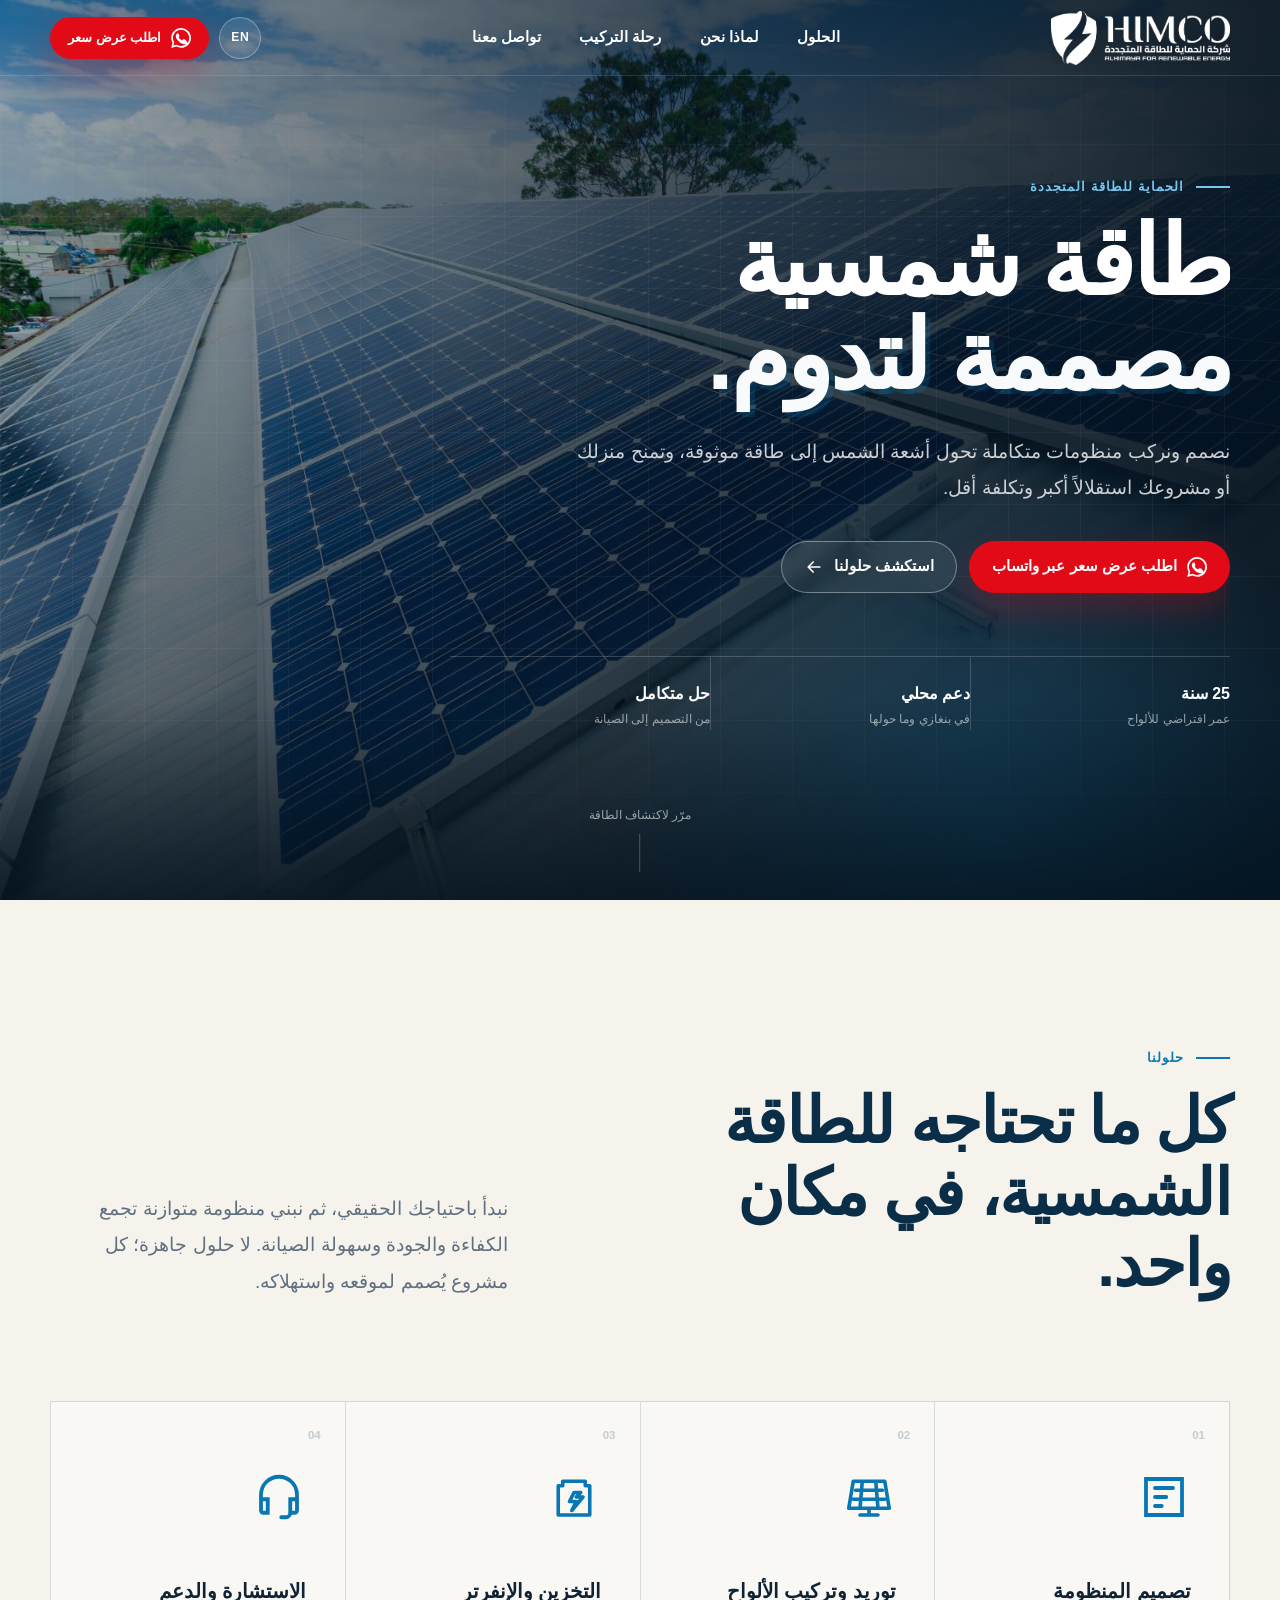
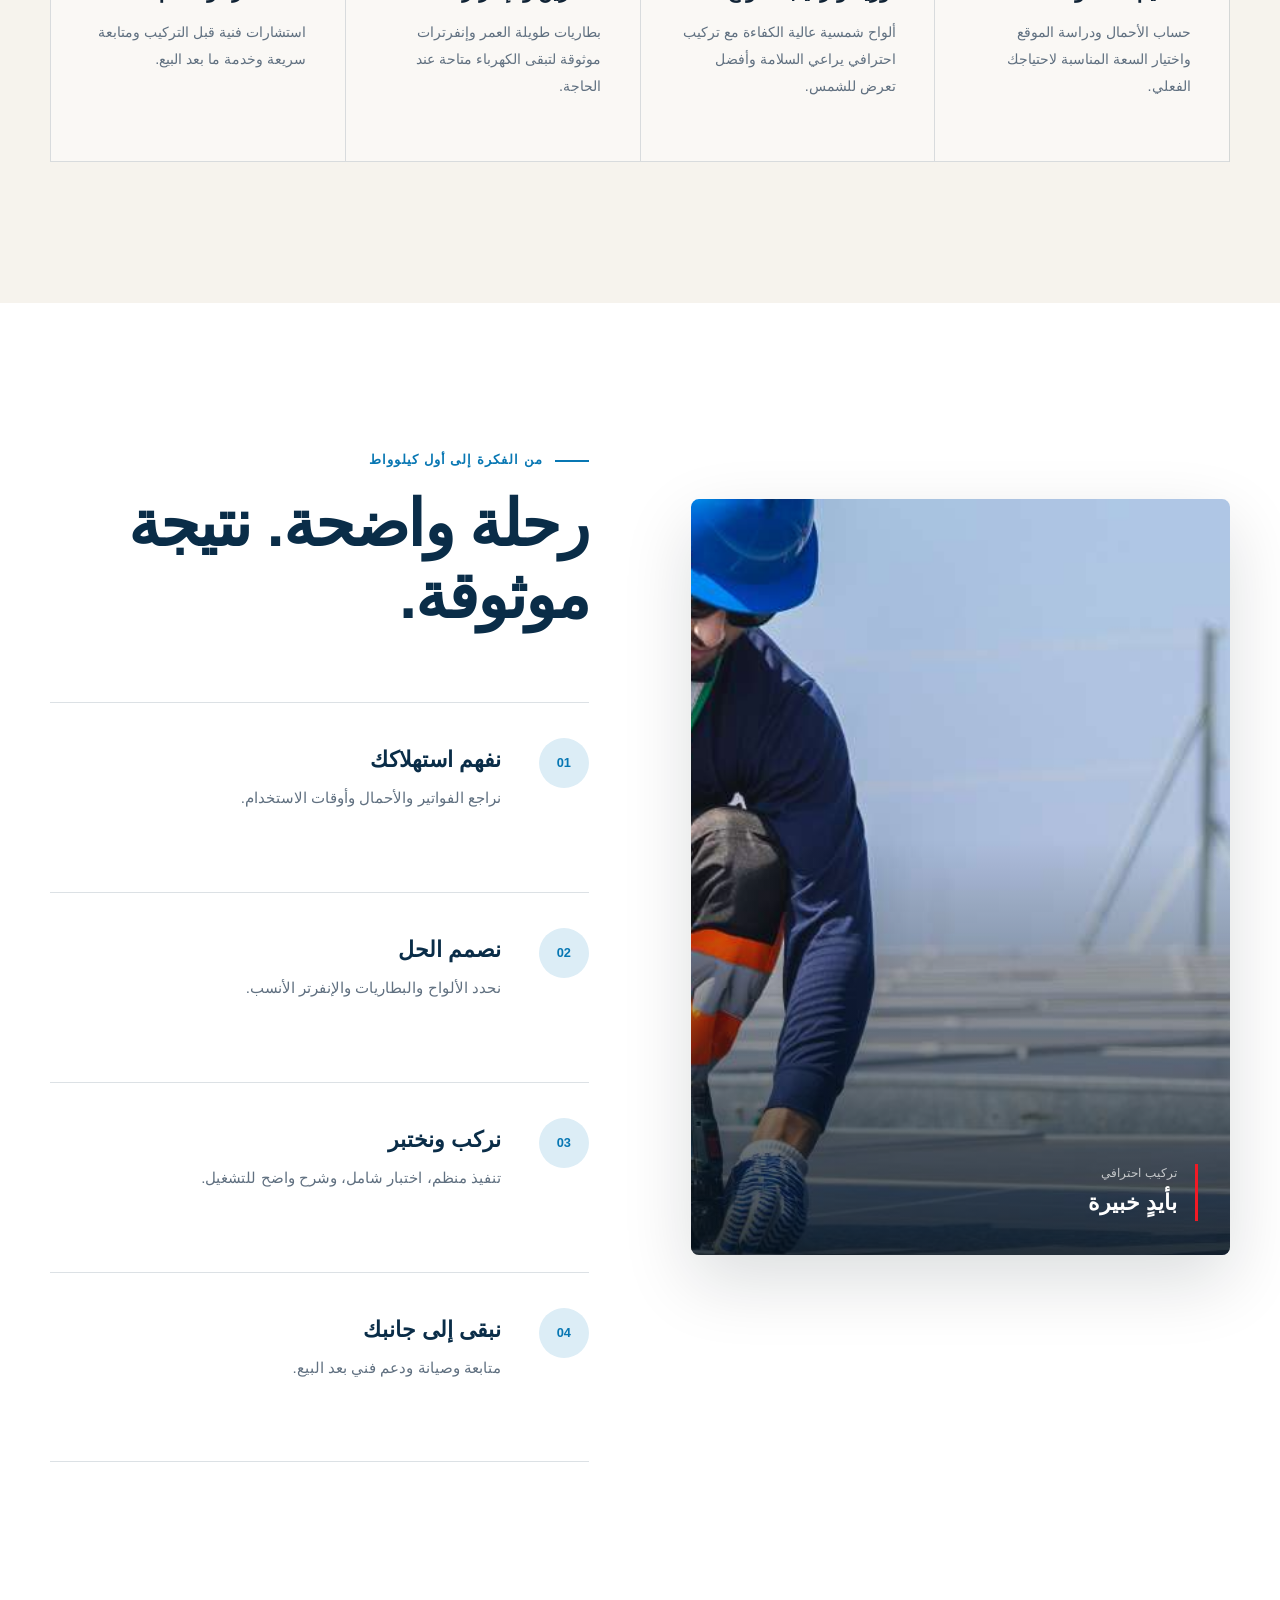
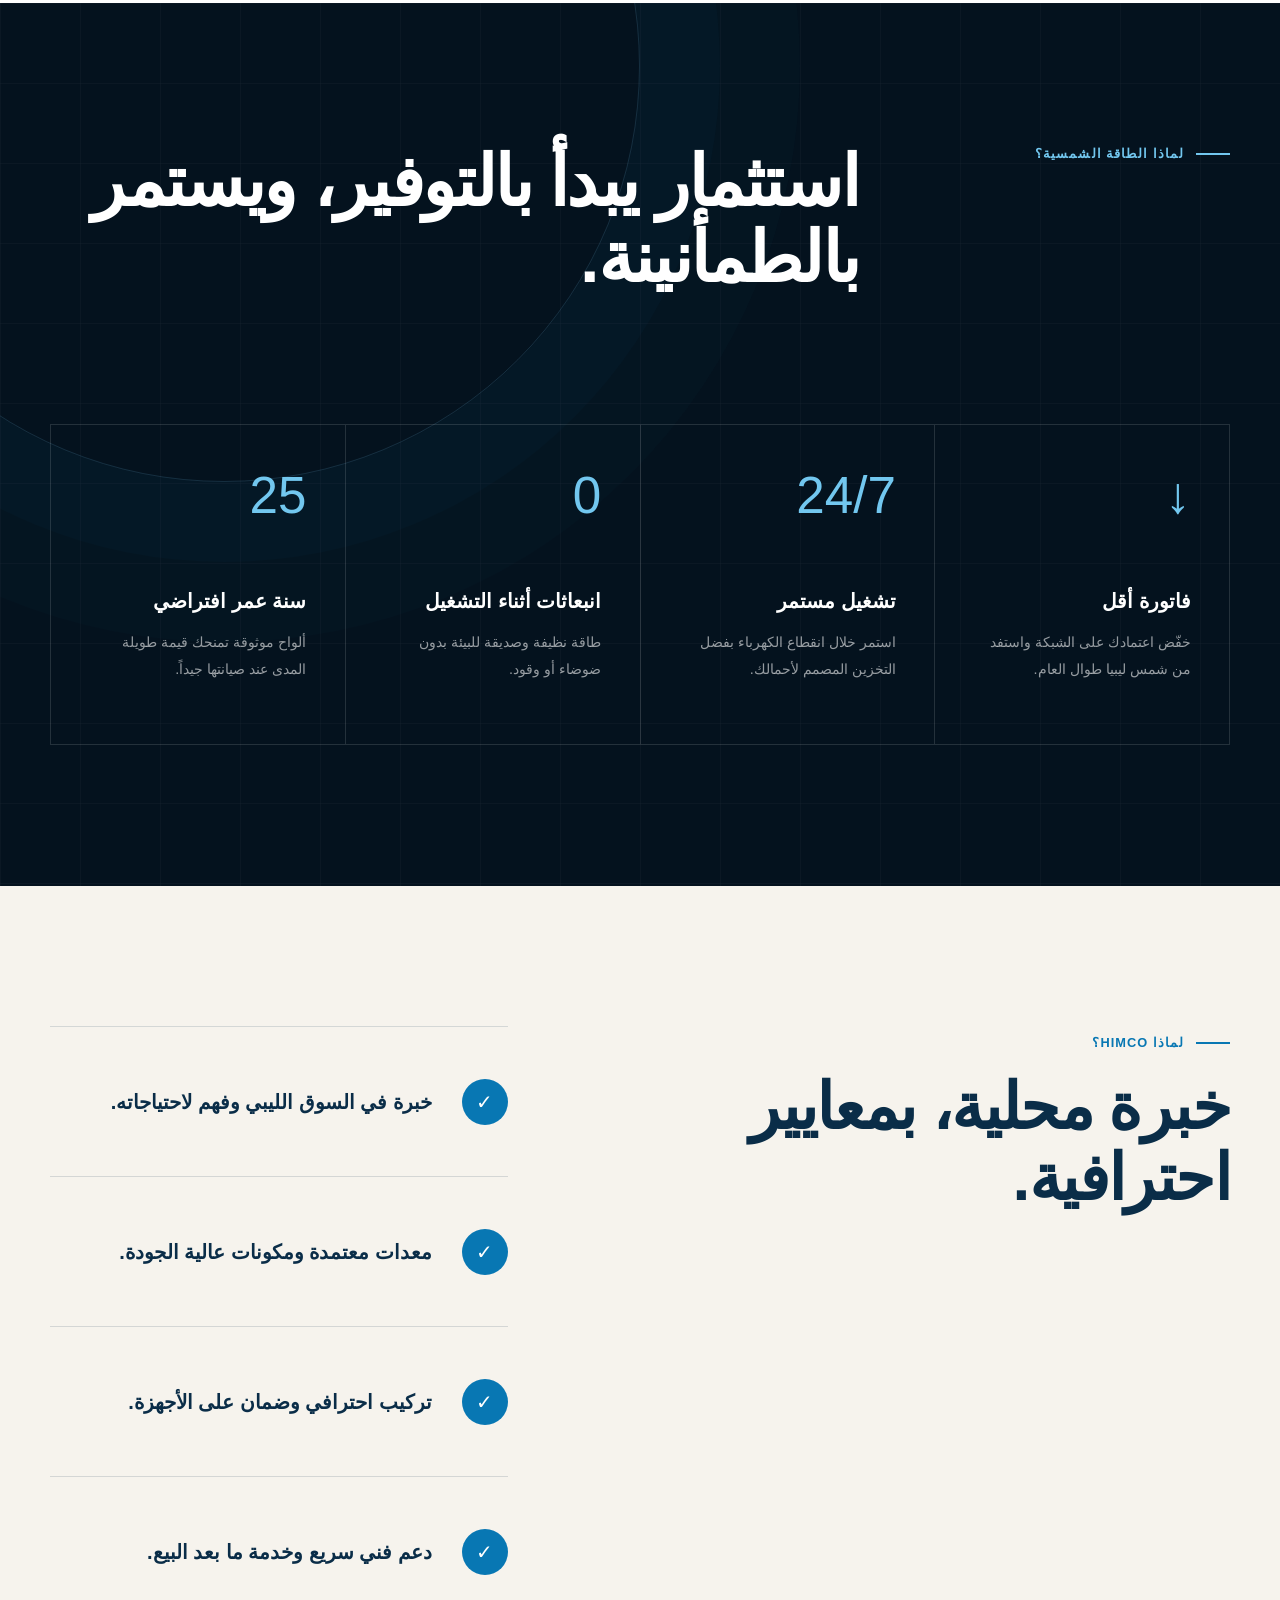
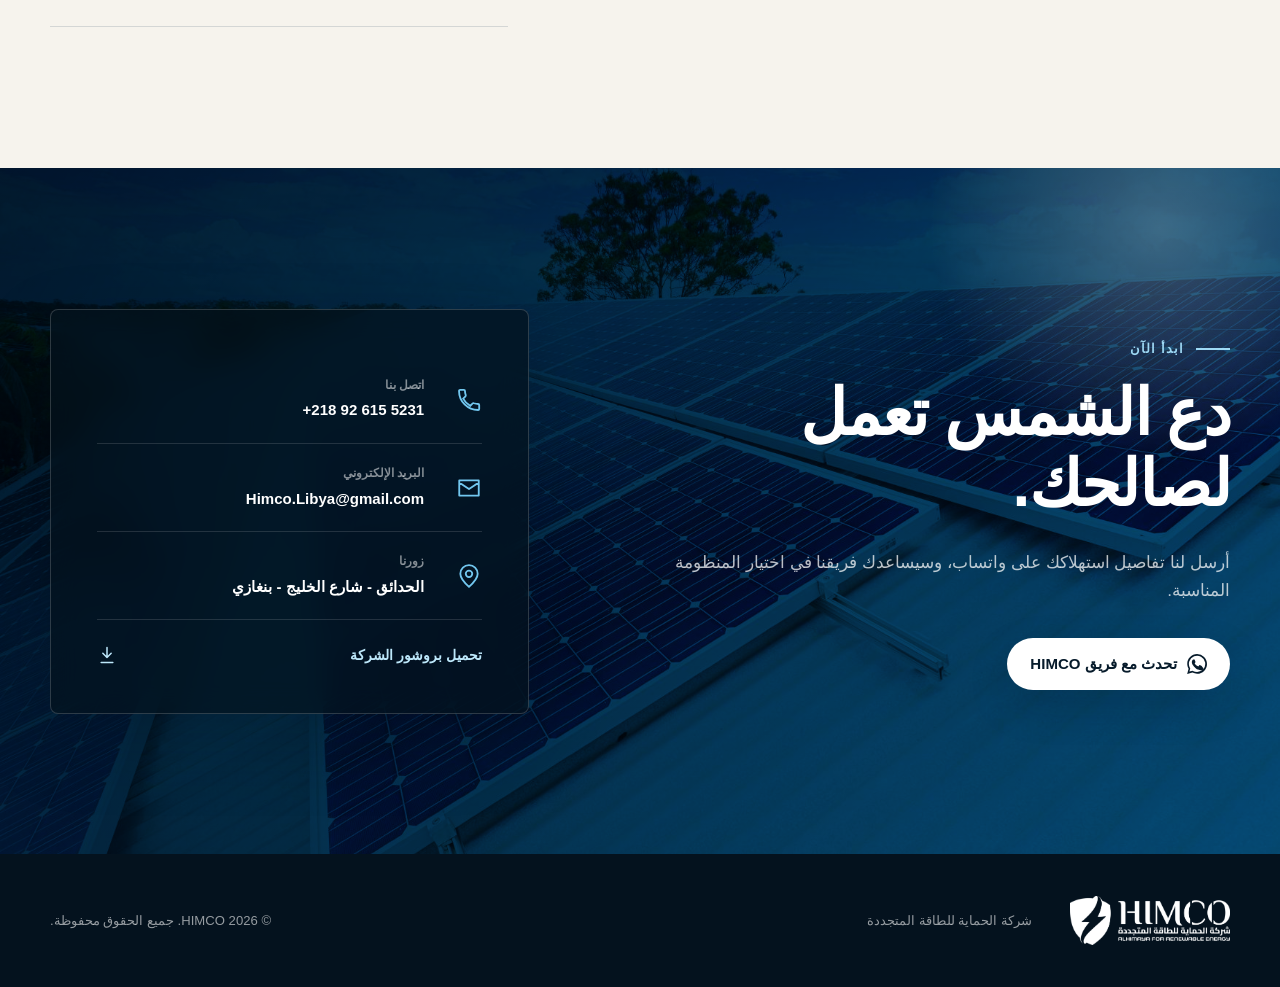
==== index.html @ 1097ce8e "version1" ====
<!doctype html>
<html lang="ar" dir="rtl">
  <head>
    <meta charset="UTF-8" />
    <meta name="viewport" content="width=device-width, initial-scale=1.0" />
    <meta
      name="description"
      content="شركة الحماية للطاقة المتجددة - تصميم وتركيب وبيع منظومات الطاقة الشمسية في بنغازي، ليبيا."
    />
    <meta name="theme-color" content="#071b2b" />
    <title>HIMCO | الحماية للطاقة المتجددة</title>
    <link rel="icon" href="logo--.png" type="image/png" />
    <link rel="preload" href="assets/solar-panels.jpg" as="image" />
    <link rel="stylesheet" href="styles.css" />
  </head>
  <body>
    <div class="scroll-progress" aria-hidden="true"><span></span></div>

    <header class="site-header" data-header>
      <a class="brand" href="#top" aria-label="HIMCO home">
        <img src="logo--.png" alt="HIMCO - الحماية للطاقة المتجددة" />
      </a>

      <nav class="desktop-nav" aria-label="Primary navigation">
        <a href="#solutions" data-ar="الحلول" data-en="Solutions">الحلول</a>
        <a href="#why-us" data-ar="لماذا نحن" data-en="Why us">لماذا نحن</a>
        <a href="#process" data-ar="رحلة التركيب" data-en="Our process">رحلة التركيب</a>
        <a href="#contact" data-ar="تواصل معنا" data-en="Contact">تواصل معنا</a>
      </nav>

      <div class="header-actions">
        <button class="language-switch" type="button" data-language-switch aria-label="Switch to English">
          <span aria-hidden="true">EN</span>
        </button>
        <a class="button button-small button-primary whatsapp-link" href="#" target="_blank" rel="noreferrer">
          <svg class="icon" aria-hidden="true"><use href="#icon-whatsapp"></use></svg>
          <span data-ar="اطلب عرض سعر" data-en="Get a quote">اطلب عرض سعر</span>
        </a>
      </div>
    </header>

    <main id="top">
      <section class="hero" aria-labelledby="hero-title">
        <div class="hero-media" data-parallax="0.12" aria-hidden="true">
          <img src="assets/solar-panels.jpg" alt="" />
        </div>
        <div class="hero-grid" aria-hidden="true"></div>
        <div class="hero-glow" aria-hidden="true"></div>

        <div class="hero-content container">
          <p class="eyebrow reveal" data-ar="الحماية للطاقة المتجددة" data-en="HIMCO Renewable Energy">
            الحماية للطاقة المتجددة
          </p>
          <h1 id="hero-title" class="reveal">
            <span data-ar="طاقة شمسية" data-en="Solar power">طاقة شمسية</span>
            <span class="accent" data-ar="مصممة لتدوم." data-en="designed to last.">مصممة لتدوم.</span>
          </h1>
          <p
            class="hero-copy reveal"
            data-ar="نصمم ونركب منظومات متكاملة تحول أشعة الشمس إلى طاقة موثوقة، وتمنح منزلك أو مشروعك استقلالاً أكبر وتكلفة أقل."
            data-en="We design and install complete solar systems that turn sunlight into reliable power, giving your home or business more independence at a lower cost."
          >
            نصمم ونركب منظومات متكاملة تحول أشعة الشمس إلى طاقة موثوقة، وتمنح منزلك أو مشروعك استقلالاً أكبر وتكلفة أقل.
          </p>

          <div class="hero-actions reveal">
            <a class="button button-primary whatsapp-link" href="#" target="_blank" rel="noreferrer">
              <svg class="icon" aria-hidden="true"><use href="#icon-whatsapp"></use></svg>
              <span data-ar="اطلب عرض سعر عبر واتساب" data-en="Request a quote on WhatsApp">
                اطلب عرض سعر عبر واتساب
              </span>
            </a>
            <a class="button button-ghost" href="#solutions">
              <span data-ar="استكشف حلولنا" data-en="Explore our solutions">استكشف حلولنا</span>
              <svg class="icon arrow-icon" aria-hidden="true"><use href="#icon-arrow"></use></svg>
            </a>
          </div>

          <div class="hero-proof reveal" aria-label="Company highlights">
            <div>
              <strong data-ar="25 سنة" data-en="25 years">25 سنة</strong>
              <span data-ar="عمر افتراضي للألواح" data-en="Expected panel life">عمر افتراضي للألواح</span>
            </div>
            <div>
              <strong data-ar="دعم محلي" data-en="Local support">دعم محلي</strong>
              <span data-ar="في بنغازي وما حولها" data-en="In Benghazi and nearby">في بنغازي وما حولها</span>
            </div>
            <div>
              <strong data-ar="حل متكامل" data-en="Complete solution">حل متكامل</strong>
              <span data-ar="من التصميم إلى الصيانة" data-en="Design through aftercare">من التصميم إلى الصيانة</span>
            </div>
          </div>
        </div>

        <a class="scroll-cue" href="#solutions" aria-label="Scroll to solutions">
          <span data-ar="مرّر لاكتشاف الطاقة" data-en="Scroll to discover">مرّر لاكتشاف الطاقة</span>
          <i aria-hidden="true"></i>
        </a>
      </section>

      <section class="intro section" id="solutions">
        <div class="container intro-layout">
          <div class="section-heading reveal">
            <p class="eyebrow" data-ar="حلولنا" data-en="Our solutions">حلولنا</p>
            <h2 data-ar="كل ما تحتاجه للطاقة الشمسية، في مكان واحد." data-en="Everything solar, in one place.">
              كل ما تحتاجه للطاقة الشمسية، في مكان واحد.
            </h2>
          </div>
          <p
            class="section-lead reveal"
            data-ar="نبدأ باحتياجك الحقيقي، ثم نبني منظومة متوازنة تجمع الكفاءة والجودة وسهولة الصيانة. لا حلول جاهزة؛ كل مشروع يُصمم لموقعه واستهلاكه."
            data-en="We begin with your real energy needs, then build a balanced system around efficiency, quality and maintainability. Every project is designed for its site and usage."
          >
            نبدأ باحتياجك الحقيقي، ثم نبني منظومة متوازنة تجمع الكفاءة والجودة وسهولة الصيانة. لا حلول جاهزة؛ كل مشروع يُصمم لموقعه واستهلاكه.
          </p>
        </div>

        <div class="container solution-grid">
          <article class="solution-card reveal">
            <span class="card-number">01</span>
            <svg class="service-icon" aria-hidden="true"><use href="#icon-plan"></use></svg>
            <h3 data-ar="تصميم المنظومة" data-en="System design">تصميم المنظومة</h3>
            <p
              data-ar="حساب الأحمال ودراسة الموقع واختيار السعة المناسبة لاحتياجك الفعلي."
              data-en="Load calculation, site assessment and correct sizing for your actual needs."
            >
              حساب الأحمال ودراسة الموقع واختيار السعة المناسبة لاحتياجك الفعلي.
            </p>
          </article>
          <article class="solution-card reveal">
            <span class="card-number">02</span>
            <svg class="service-icon" aria-hidden="true"><use href="#icon-panel"></use></svg>
            <h3 data-ar="توريد وتركيب الألواح" data-en="Panel supply & installation">توريد وتركيب الألواح</h3>
            <p
              data-ar="ألواح شمسية عالية الكفاءة مع تركيب احترافي يراعي السلامة وأفضل تعرض للشمس."
              data-en="High-efficiency panels, professionally installed for safety and optimum solar exposure."
            >
              ألواح شمسية عالية الكفاءة مع تركيب احترافي يراعي السلامة وأفضل تعرض للشمس.
            </p>
          </article>
          <article class="solution-card reveal">
            <span class="card-number">03</span>
            <svg class="service-icon" aria-hidden="true"><use href="#icon-battery"></use></svg>
            <h3 data-ar="التخزين والإنفرتر" data-en="Storage & inverters">التخزين والإنفرتر</h3>
            <p
              data-ar="بطاريات طويلة العمر وإنفرترات موثوقة لتبقى الكهرباء متاحة عند الحاجة."
              data-en="Long-life batteries and dependable inverters keep power available when needed."
            >
              بطاريات طويلة العمر وإنفرترات موثوقة لتبقى الكهرباء متاحة عند الحاجة.
            </p>
          </article>
          <article class="solution-card reveal">
            <span class="card-number">04</span>
            <svg class="service-icon" aria-hidden="true"><use href="#icon-support"></use></svg>
            <h3 data-ar="الاستشارة والدعم" data-en="Consultation & support">الاستشارة والدعم</h3>
            <p
              data-ar="استشارات فنية قبل التركيب ومتابعة سريعة وخدمة ما بعد البيع."
              data-en="Technical advice before installation, responsive follow-up and after-sales care."
            >
              استشارات فنية قبل التركيب ومتابعة سريعة وخدمة ما بعد البيع.
            </p>
          </article>
        </div>
      </section>

      <section class="story section" id="process">
        <div class="container story-layout">
          <div class="story-visual reveal">
            <div class="story-image-wrap" data-parallax="0.05">
              <img src="assets/solar-technician.jpg" alt="Technician installing solar panels" />
              <div class="image-badge">
                <span data-ar="تركيب احترافي" data-en="Professional installation">تركيب احترافي</span>
                <strong data-ar="بأيدٍ خبيرة" data-en="By trained experts">بأيدٍ خبيرة</strong>
              </div>
            </div>
          </div>

          <div class="story-content">
            <div class="section-heading reveal">
              <p class="eyebrow" data-ar="من الفكرة إلى أول كيلوواط" data-en="From idea to first kilowatt">
                من الفكرة إلى أول كيلوواط
              </p>
              <h2 data-ar="رحلة واضحة. نتيجة موثوقة." data-en="A clear journey. A reliable result.">
                رحلة واضحة. نتيجة موثوقة.
              </h2>
            </div>
            <ol class="process-list">
              <li class="process-step reveal">
                <span>01</span>
                <div>
                  <h3 data-ar="نفهم استهلاكك" data-en="Understand your usage">نفهم استهلاكك</h3>
                  <p data-ar="نراجع الفواتير والأحمال وأوقات الاستخدام." data-en="We review bills, loads and usage patterns.">
                    نراجع الفواتير والأحمال وأوقات الاستخدام.
                  </p>
                </div>
              </li>
              <li class="process-step reveal">
                <span>02</span>
                <div>
                  <h3 data-ar="نصمم الحل" data-en="Design the solution">نصمم الحل</h3>
                  <p data-ar="نحدد الألواح والبطاريات والإنفرتر الأنسب." data-en="We select the right panels, storage and inverter.">
                    نحدد الألواح والبطاريات والإنفرتر الأنسب.
                  </p>
                </div>
              </li>
              <li class="process-step reveal">
                <span>03</span>
                <div>
                  <h3 data-ar="نركب ونختبر" data-en="Install and test">نركب ونختبر</h3>
                  <p data-ar="تنفيذ منظم، اختبار شامل، وشرح واضح للتشغيل." data-en="Careful installation, complete testing and a clear handover.">
                    تنفيذ منظم، اختبار شامل، وشرح واضح للتشغيل.
                  </p>
                </div>
              </li>
              <li class="process-step reveal">
                <span>04</span>
                <div>
                  <h3 data-ar="نبقى إلى جانبك" data-en="Stay by your side">نبقى إلى جانبك</h3>
                  <p data-ar="متابعة وصيانة ودعم فني بعد البيع." data-en="Ongoing maintenance and responsive after-sales support.">
                    متابعة وصيانة ودعم فني بعد البيع.
                  </p>
                </div>
              </li>
            </ol>
          </div>
        </div>
      </section>

      <section class="benefits section" id="why-us">
        <div class="benefits-orbit" aria-hidden="true"></div>
        <div class="container">
          <div class="benefits-heading reveal">
            <p class="eyebrow" data-ar="لماذا الطاقة الشمسية؟" data-en="Why solar?">لماذا الطاقة الشمسية؟</p>
            <h2 data-ar="استثمار يبدأ بالتوفير، ويستمر بالطمأنينة." data-en="An investment that saves today and reassures tomorrow.">
              استثمار يبدأ بالتوفير، ويستمر بالطمأنينة.
            </h2>
          </div>

          <div class="benefit-grid">
            <article class="benefit-card reveal">
              <strong>↓</strong>
              <h3 data-ar="فاتورة أقل" data-en="Lower bills">فاتورة أقل</h3>
              <p data-ar="خفّض اعتمادك على الشبكة واستفد من شمس ليبيا طوال العام." data-en="Reduce grid dependence and benefit from Libya's year-round sun.">
                خفّض اعتمادك على الشبكة واستفد من شمس ليبيا طوال العام.
              </p>
            </article>
            <article class="benefit-card reveal">
              <strong>24/7</strong>
              <h3 data-ar="تشغيل مستمر" data-en="Continuous operation">تشغيل مستمر</h3>
              <p data-ar="استمر خلال انقطاع الكهرباء بفضل التخزين المصمم لأحمالك." data-en="Keep operating during outages with storage sized for your loads.">
                استمر خلال انقطاع الكهرباء بفضل التخزين المصمم لأحمالك.
              </p>
            </article>
            <article class="benefit-card reveal">
              <strong>0</strong>
              <h3 data-ar="انبعاثات أثناء التشغيل" data-en="Operating emissions">انبعاثات أثناء التشغيل</h3>
              <p data-ar="طاقة نظيفة وصديقة للبيئة بدون ضوضاء أو وقود." data-en="Clean, quiet energy without ongoing fuel use.">
                طاقة نظيفة وصديقة للبيئة بدون ضوضاء أو وقود.
              </p>
            </article>
            <article class="benefit-card reveal">
              <strong>25</strong>
              <h3 data-ar="سنة عمر افتراضي" data-en="Year expected life">سنة عمر افتراضي</h3>
              <p data-ar="ألواح موثوقة تمنحك قيمة طويلة المدى عند صيانتها جيداً." data-en="Reliable panels deliver long-term value with proper care.">
                ألواح موثوقة تمنحك قيمة طويلة المدى عند صيانتها جيداً.
              </p>
            </article>
          </div>
        </div>
      </section>

      <section class="trust section">
        <div class="container trust-layout">
          <div class="section-heading reveal">
            <p class="eyebrow" data-ar="لماذا HIMCO؟" data-en="Why HIMCO?">لماذا HIMCO؟</p>
            <h2 data-ar="خبرة محلية، بمعايير احترافية." data-en="Local experience. Professional standards.">
              خبرة محلية، بمعايير احترافية.
            </h2>
          </div>
          <div class="trust-points">
            <div class="trust-point reveal">
              <span aria-hidden="true">✓</span>
              <p data-ar="خبرة في السوق الليبي وفهم لاحتياجاته." data-en="Experience in the Libyan market and its energy needs.">
                خبرة في السوق الليبي وفهم لاحتياجاته.
              </p>
            </div>
            <div class="trust-point reveal">
              <span aria-hidden="true">✓</span>
              <p data-ar="معدات معتمدة ومكونات عالية الجودة." data-en="Certified equipment and quality components.">
                معدات معتمدة ومكونات عالية الجودة.
              </p>
            </div>
            <div class="trust-point reveal">
              <span aria-hidden="true">✓</span>
              <p data-ar="تركيب احترافي وضمان على الأجهزة." data-en="Professional installation and equipment warranties.">
                تركيب احترافي وضمان على الأجهزة.
              </p>
            </div>
            <div class="trust-point reveal">
              <span aria-hidden="true">✓</span>
              <p data-ar="دعم فني سريع وخدمة ما بعد البيع." data-en="Responsive technical support and after-sales service.">
                دعم فني سريع وخدمة ما بعد البيع.
              </p>
            </div>
          </div>
        </div>
      </section>

      <section class="contact section" id="contact">
        <div class="contact-sun" aria-hidden="true"></div>
        <div class="container contact-layout">
          <div class="contact-copy reveal">
            <p class="eyebrow" data-ar="ابدأ الآن" data-en="Start today">ابدأ الآن</p>
            <h2 data-ar="دع الشمس تعمل لصالحك." data-en="Put the sun to work for you.">دع الشمس تعمل لصالحك.</h2>
            <p
              data-ar="أرسل لنا تفاصيل استهلاكك على واتساب، وسيساعدك فريقنا في اختيار المنظومة المناسبة."
              data-en="Send your usage details on WhatsApp and our team will help you choose the right system."
            >
              أرسل لنا تفاصيل استهلاكك على واتساب، وسيساعدك فريقنا في اختيار المنظومة المناسبة.
            </p>
            <a class="button button-light whatsapp-link" href="#" target="_blank" rel="noreferrer">
              <svg class="icon" aria-hidden="true"><use href="#icon-whatsapp"></use></svg>
              <span data-ar="تحدث مع فريق HIMCO" data-en="Talk to the HIMCO team">تحدث مع فريق HIMCO</span>
            </a>
          </div>

          <address class="contact-card reveal">
            <a href="tel:+218926155231">
              <svg class="contact-icon" aria-hidden="true"><use href="#icon-phone"></use></svg>
              <span>
                <small data-ar="اتصل بنا" data-en="Call us">اتصل بنا</small>
                <bdi dir="ltr">+218 92 615 5231</bdi>
              </span>
            </a>
            <a href="mailto:Himco.Libya@gmail.com">
              <svg class="contact-icon" aria-hidden="true"><use href="#icon-mail"></use></svg>
              <span>
                <small data-ar="البريد الإلكتروني" data-en="Email">البريد الإلكتروني</small>
                <bdi dir="ltr">Himco.Libya@gmail.com</bdi>
              </span>
            </a>
            <div>
              <svg class="contact-icon" aria-hidden="true"><use href="#icon-location"></use></svg>
              <span>
                <small data-ar="زورنا" data-en="Visit us">زورنا</small>
                <b data-ar="الحدائق - شارع الخليج - بنغازي" data-en="Al Hadaeq, Al Khaleej Street, Benghazi">
                  الحدائق - شارع الخليج - بنغازي
                </b>
              </span>
            </div>
            <a class="brochure-link" href="BROCHURE.pdf" target="_blank">
              <span data-ar="تحميل بروشور الشركة" data-en="Download company brochure">تحميل بروشور الشركة</span>
              <svg class="icon" aria-hidden="true"><use href="#icon-download"></use></svg>
            </a>
          </address>
        </div>
      </section>
    </main>

    <footer class="site-footer">
      <div class="container footer-layout">
        <img src="logo--.png" alt="HIMCO" />
        <p data-ar="شركة الحماية للطاقة المتجددة" data-en="HIMCO for Renewable Energy">
          شركة الحماية للطاقة المتجددة
        </p>
        <p>
          © <span data-year></span> HIMCO.
          <span data-ar="جميع الحقوق محفوظة." data-en="All rights reserved.">جميع الحقوق محفوظة.</span>
        </p>
      </div>
    </footer>

    <a class="floating-whatsapp whatsapp-link" href="#" target="_blank" rel="noreferrer" aria-label="Request a quote on WhatsApp">
      <svg aria-hidden="true"><use href="#icon-whatsapp"></use></svg>
      <span data-ar="عرض سعر" data-en="Quote">عرض سعر</span>
    </a>

    <svg class="svg-sprite" aria-hidden="true">
      <symbol id="icon-whatsapp" viewBox="0 0 24 24">
        <path d="M20.5 3.5A11.8 11.8 0 0 0 12.1 0C5.6 0 .3 5.3.3 11.8c0 2.1.5 4.1 1.6 5.9L.2 24l6.4-1.7a11.8 11.8 0 0 0 5.5 1.4h.1c6.5 0 11.8-5.3 11.8-11.8 0-3.2-1.2-6.1-3.5-8.4Zm-8.3 18.2h-.1a9.8 9.8 0 0 1-5-1.4l-.4-.2-3.8 1 1-3.7-.2-.4a9.8 9.8 0 1 1 8.5 4.7Zm5.4-7.4c-.3-.2-1.8-.9-2.1-1-.3-.1-.5-.2-.7.2-.2.3-.8 1-.9 1.2-.2.2-.3.2-.7.1-1.7-.8-2.8-1.5-3.9-3.4-.3-.5.3-.5.8-1.6.1-.2 0-.4 0-.6L9.2 7c-.2-.6-.5-.5-.7-.5h-.6c-.2 0-.6.1-.9.4-.3.3-1.2 1.2-1.2 2.9 0 1.7 1.3 3.4 1.4 3.6.2.2 2.5 3.8 6 5.3 2.2.9 3 .9 4.1.8.7-.1 1.8-.7 2-1.4.3-.7.3-1.3.2-1.4-.1-.2-.3-.3-.6-.4Z" />
      </symbol>
      <symbol id="icon-arrow" viewBox="0 0 24 24">
        <path d="M5 12h14M13 6l6 6-6 6" fill="none" stroke="currentColor" stroke-width="2" stroke-linecap="round" stroke-linejoin="round" />
      </symbol>
      <symbol id="icon-plan" viewBox="0 0 24 24">
        <path d="M4 4h16v16H4zM8 8h8M8 12h5M8 16h3" fill="none" stroke="currentColor" stroke-width="1.7" stroke-linecap="round" />
      </symbol>
      <symbol id="icon-panel" viewBox="0 0 24 24">
        <path d="m5 5-2 12h18L19 5H5Zm1 4h12M5 13h14M9 5 8 17m7-12 1 12M12 17v3m-4 0h8" fill="none" stroke="currentColor" stroke-width="1.6" stroke-linecap="round" stroke-linejoin="round" />
      </symbol>
      <symbol id="icon-battery" viewBox="0 0 24 24">
        <path d="M7 5h10v2h2v13H5V7h2V5Zm5 5-2 4h3l-2 4 5-6h-3l2-2h-3Z" fill="none" stroke="currentColor" stroke-width="1.6" stroke-linejoin="round" />
      </symbol>
      <symbol id="icon-support" viewBox="0 0 24 24">
        <path d="M4 13v-2a8 8 0 0 1 16 0v2m-16 0h3v6H5a1 1 0 0 1-1-1v-5Zm16 0h-3v6h2a1 1 0 0 0 1-1v-5Zm-3 6c0 1.1-.9 2-2 2h-2" fill="none" stroke="currentColor" stroke-width="1.7" stroke-linecap="round" />
      </symbol>
      <symbol id="icon-phone" viewBox="0 0 24 24">
        <path d="M6.6 10.8a15.5 15.5 0 0 0 6.6 6.6l2.2-2.2c.3-.3.7-.4 1.1-.2 1.2.4 2.5.7 3.9.7.6 0 1 .4 1 1v3.5c0 .6-.4 1-1 1C10.7 21.2 2.8 13.3 2.8 3.6c0-.6.4-1 1-1h3.5c.6 0 1 .4 1 1 0 1.4.2 2.7.7 3.9.1.4 0 .8-.3 1.1l-2.1 2.2Z" fill="none" stroke="currentColor" stroke-width="1.7" />
      </symbol>
      <symbol id="icon-mail" viewBox="0 0 24 24">
        <path d="M3 5h18v14H3zM3 7l9 6 9-6" fill="none" stroke="currentColor" stroke-width="1.7" stroke-linejoin="round" />
      </symbol>
      <symbol id="icon-location" viewBox="0 0 24 24">
        <path d="M20 10c0 5-8 12-8 12S4 15 4 10a8 8 0 1 1 16 0Zm-8 3a3 3 0 1 0 0-6 3 3 0 0 0 0 6Z" fill="none" stroke="currentColor" stroke-width="1.7" />
      </symbol>
      <symbol id="icon-download" viewBox="0 0 24 24">
        <path d="M12 3v12m-5-5 5 5 5-5M5 21h14" fill="none" stroke="currentColor" stroke-width="1.8" stroke-linecap="round" stroke-linejoin="round" />
      </symbol>
    </svg>

    <script src="script.js" defer></script>
  </body>
</html>
---- styles.css ----
:root {
  --navy-950: #04121e;
  --navy-900: #071b2b;
  --navy-800: #0a2d48;
  --blue-700: #075f91;
  --blue-600: #0877b3;
  --blue-100: #dcedf6;
  --red-600: #e20a17;
  --red-500: #f21a25;
  --cream: #f6f3ed;
  --white: #fff;
  --ink: #102335;
  --muted: #607080;
  --line: rgba(10, 45, 72, 0.14);
  --shadow: 0 26px 70px rgba(4, 18, 30, 0.14);
  --header-height: 76px;
  --container: 1180px;
  --ease: cubic-bezier(0.22, 1, 0.36, 1);
}

*,
*::before,
*::after {
  box-sizing: border-box;
}

html {
  scroll-behavior: smooth;
  scroll-padding-top: calc(var(--header-height) + 20px);
  max-width: 100%;
}

body {
  margin: 0;
  color: var(--ink);
  background: var(--cream);
  font-family: Tahoma, "Segoe UI", Arial, sans-serif;
  line-height: 1.6;
  overflow-x: hidden;
  text-rendering: optimizeLegibility;
}

main,
section {
  max-width: 100%;
}

body.language-changing [data-ar],
body.language-changing [data-en] {
  opacity: 0.45;
}

img,
svg {
  display: block;
}

img {
  max-width: 100%;
}

a {
  color: inherit;
  text-decoration: none;
}

button,
a {
  -webkit-tap-highlight-color: transparent;
}

button {
  color: inherit;
  font: inherit;
}

.svg-sprite {
  position: absolute;
  width: 0;
  height: 0;
  overflow: hidden;
}

.container {
  width: min(calc(100% - 32px), var(--container));
  margin-inline: auto;
}

.section {
  position: relative;
  padding-block: clamp(84px, 11vw, 150px);
}

.scroll-progress {
  position: fixed;
  inset: 0 0 auto;
  z-index: 1000;
  height: 3px;
  background: transparent;
  pointer-events: none;
}

.scroll-progress span {
  display: block;
  width: 100%;
  height: 100%;
  background: linear-gradient(90deg, var(--blue-600), var(--red-500));
  transform: scaleX(0);
  transform-origin: left center;
}

[dir="rtl"] .scroll-progress span {
  transform-origin: right center;
}

.site-header {
  position: fixed;
  inset: 0 0 auto;
  z-index: 100;
  display: grid;
  grid-template-columns: auto 1fr auto;
  align-items: center;
  gap: clamp(20px, 4vw, 58px);
  height: var(--header-height);
  padding-inline: max(20px, calc((100vw - var(--container)) / 2));
  color: var(--white);
  border-bottom: 1px solid rgba(255, 255, 255, 0.13);
  transition: height 300ms ease, background 300ms ease, box-shadow 300ms ease, border-color 300ms ease;
  max-width: 100vw;
}

.site-header.is-scrolled {
  height: 68px;
  color: var(--white);
  background: rgba(4, 18, 30, 0.92);
  border-color: rgba(255, 255, 255, 0.12);
  box-shadow: 0 10px 30px rgba(4, 18, 30, 0.2);
  backdrop-filter: blur(16px);
}

.brand {
  display: grid;
  align-items: center;
  width: clamp(138px, 14vw, 184px);
  height: 54px;
  overflow: hidden;
}

.brand img {
  width: 100%;
  filter: brightness(0) invert(1) drop-shadow(0 4px 14px rgba(0, 0, 0, 0.2));
}

.desktop-nav {
  display: flex;
  justify-content: center;
  gap: clamp(20px, 3vw, 42px);
  font-size: 0.92rem;
  font-weight: 700;
}

.desktop-nav a {
  position: relative;
  padding-block: 14px;
}

.desktop-nav a::after {
  position: absolute;
  inset: auto 0 8px;
  width: 100%;
  height: 2px;
  content: "";
  background: var(--red-500);
  transform: scaleX(0);
  transition: transform 250ms ease;
}

.desktop-nav a:hover::after,
.desktop-nav a:focus-visible::after {
  transform: scaleX(1);
}

.header-actions {
  display: flex;
  align-items: center;
  gap: 10px;
}

.language-switch {
  display: grid;
  width: 42px;
  height: 42px;
  padding: 0;
  place-items: center;
  cursor: pointer;
  color: currentColor;
  font-size: 0.76rem;
  font-weight: 900;
  letter-spacing: 0.06em;
  background: rgba(255, 255, 255, 0.1);
  border: 1px solid rgba(255, 255, 255, 0.32);
  border-radius: 50%;
  transition: transform 180ms ease, background 180ms ease;
}

.site-header.is-scrolled .language-switch {
  color: var(--white);
  background: rgba(255, 255, 255, 0.1);
  border-color: rgba(255, 255, 255, 0.3);
}

.language-switch:hover {
  background: rgba(255, 255, 255, 0.22);
  transform: translateY(-2px);
}

.button {
  display: inline-flex;
  min-height: 52px;
  padding: 13px 22px;
  align-items: center;
  justify-content: center;
  gap: 10px;
  font-size: 0.94rem;
  font-weight: 800;
  line-height: 1.2;
  border: 1px solid transparent;
  border-radius: 999px;
  transition: transform 220ms var(--ease), box-shadow 220ms ease, background 220ms ease;
}

.button:hover,
.button:focus-visible {
  transform: translateY(-3px);
}

.button-primary {
  color: var(--white);
  background: var(--red-600);
  box-shadow: 0 14px 34px rgba(226, 10, 23, 0.28);
}

.button-primary:hover,
.button-primary:focus-visible {
  background: var(--red-500);
  box-shadow: 0 18px 38px rgba(226, 10, 23, 0.36);
}

.button-small {
  min-height: 42px;
  padding: 10px 17px;
  font-size: 0.82rem;
}

.button-ghost {
  color: var(--white);
  border-color: rgba(255, 255, 255, 0.36);
  background: rgba(255, 255, 255, 0.07);
  backdrop-filter: blur(8px);
}

.button-ghost:hover,
.button-ghost:focus-visible {
  background: rgba(255, 255, 255, 0.14);
}

.button-light {
  color: var(--navy-900);
  background: var(--white);
  box-shadow: 0 16px 40px rgba(4, 18, 30, 0.18);
}

.icon {
  width: 20px;
  height: 20px;
  flex: 0 0 auto;
  fill: currentColor;
}

.arrow-icon {
  fill: none;
}

[dir="rtl"] .arrow-icon {
  transform: rotate(180deg);
}

.hero {
  position: relative;
  display: grid;
  min-height: max(720px, 100svh);
  color: var(--white);
  background: var(--navy-950);
  isolation: isolate;
  overflow: hidden;
}

.hero::after {
  position: absolute;
  inset: auto 0 0;
  z-index: -1;
  height: 200px;
  content: "";
  background: linear-gradient(transparent, rgba(4, 18, 30, 0.76));
}

.hero-media,
.hero-grid,
.hero-glow {
  position: absolute;
  inset: 0;
  z-index: -3;
}

.hero-media {
  inset: -8%;
  will-change: transform;
}

.hero-media::after {
  position: absolute;
  inset: 0;
  content: "";
  background:
    linear-gradient(90deg, rgba(4, 18, 30, 0.93) 8%, rgba(4, 18, 30, 0.7) 49%, rgba(4, 18, 30, 0.25) 100%),
    linear-gradient(0deg, rgba(4, 18, 30, 0.64), transparent 65%);
}

[dir="rtl"] .hero-media::after {
  background:
    linear-gradient(270deg, rgba(4, 18, 30, 0.93) 8%, rgba(4, 18, 30, 0.7) 49%, rgba(4, 18, 30, 0.25) 100%),
    linear-gradient(0deg, rgba(4, 18, 30, 0.64), transparent 65%);
}

.hero-media img {
  width: 100%;
  height: 100%;
  object-fit: cover;
}

.hero-grid {
  z-index: -2;
  opacity: 0.13;
  background-image:
    linear-gradient(rgba(255, 255, 255, 0.32) 1px, transparent 1px),
    linear-gradient(90deg, rgba(255, 255, 255, 0.32) 1px, transparent 1px);
  background-size: 72px 72px;
  mask-image: linear-gradient(to bottom, transparent, black 25%, black 78%, transparent);
}

.hero-glow {
  inset: auto -12vw -30vw auto;
  z-index: -1;
  width: 70vw;
  aspect-ratio: 1;
  background: radial-gradient(circle, rgba(8, 119, 179, 0.28), transparent 62%);
}

.hero-content {
  display: flex;
  padding-top: calc(var(--header-height) + clamp(60px, 9vh, 110px));
  padding-bottom: 150px;
  justify-content: center;
  flex-direction: column;
  align-items: flex-start;
  min-width: 0;
  overflow: hidden;
}

.eyebrow {
  display: inline-flex;
  margin: 0 0 18px;
  align-items: center;
  gap: 12px;
  color: var(--blue-600);
  font-size: 0.8rem;
  font-weight: 900;
  letter-spacing: 0.08em;
  text-transform: uppercase;
}

.eyebrow::before {
  width: 34px;
  height: 2px;
  content: "";
  background: currentColor;
}

.hero .eyebrow {
  color: #77c7ef;
}

.hero h1 {
  width: min(100%, 850px);
  max-width: 850px;
  margin: 0;
  font-size: clamp(3rem, 7.5vw, 7rem);
  font-weight: 900;
  letter-spacing: -0.055em;
  line-height: 0.98;
}

[dir="rtl"] .hero h1 {
  letter-spacing: -0.035em;
}

.hero h1 span {
  display: block;
}

.hero h1 .accent {
  color: #f8fafb;
  text-shadow: 5px 5px 0 rgba(8, 119, 179, 0.22);
}

.hero-copy {
  width: min(100%, 670px);
  max-width: 670px;
  margin: 30px 0 0;
  color: rgba(255, 255, 255, 0.79);
  font-size: clamp(1rem, 1.5vw, 1.22rem);
  line-height: 1.9;
}

.hero-actions {
  display: flex;
  margin-top: 34px;
  flex-wrap: wrap;
  gap: 12px;
}

.hero-proof {
  display: grid;
  width: min(100%, 780px);
  margin-top: clamp(42px, 7vh, 76px);
  grid-template-columns: repeat(3, 1fr);
  border-top: 1px solid rgba(255, 255, 255, 0.18);
}

.hero-proof > div {
  padding: 24px 0 0 24px;
  border-inline-end: 1px solid rgba(255, 255, 255, 0.18);
}

.hero-proof > div:last-child {
  border-inline-end: 0;
}

.hero-proof strong,
.hero-proof span {
  display: block;
}

.hero-proof strong {
  color: var(--white);
  font-size: 1rem;
}

.hero-proof span {
  margin-top: 4px;
  color: rgba(255, 255, 255, 0.56);
  font-size: 0.78rem;
}

.scroll-cue {
  position: absolute;
  inset: auto 50% 28px auto;
  display: flex;
  align-items: center;
  flex-direction: column;
  gap: 10px;
  color: rgba(255, 255, 255, 0.58);
  font-size: 0.72rem;
  transform: translateX(50%);
}

.scroll-cue i {
  position: relative;
  width: 1px;
  height: 38px;
  background: rgba(255, 255, 255, 0.25);
  overflow: hidden;
}

.scroll-cue i::after {
  position: absolute;
  inset: -100% 0 auto;
  height: 100%;
  content: "";
  background: var(--white);
  animation: scroll-cue 1.8s ease-in-out infinite;
}

@keyframes scroll-cue {
  to { transform: translateY(200%); }
}

.intro {
  background: var(--cream);
}

.intro-layout,
.trust-layout {
  display: grid;
  grid-template-columns: minmax(0, 1.15fr) minmax(300px, 0.85fr);
  gap: clamp(42px, 8vw, 110px);
  align-items: end;
}

.section-heading h2,
.contact h2 {
  margin: 0;
  color: var(--navy-800);
  font-size: clamp(2.25rem, 5vw, 4.9rem);
  line-height: 1.12;
  letter-spacing: -0.045em;
}

[dir="rtl"] .section-heading h2,
[dir="rtl"] .contact h2 {
  letter-spacing: -0.025em;
}

.section-lead {
  margin: 0;
  color: var(--muted);
  font-size: clamp(1rem, 1.5vw, 1.18rem);
  line-height: 1.95;
}

.solution-grid {
  display: grid;
  margin-top: clamp(54px, 8vw, 100px);
  grid-template-columns: repeat(4, 1fr);
  border-top: 1px solid var(--line);
  border-inline-start: 1px solid var(--line);
}

.solution-card {
  position: relative;
  min-height: 360px;
  padding: clamp(28px, 3vw, 42px);
  background: rgba(255, 255, 255, 0.42);
  border-inline-end: 1px solid var(--line);
  border-bottom: 1px solid var(--line);
  overflow: hidden;
  transition: color 350ms ease, background 350ms ease, transform 350ms var(--ease);
}

.solution-card::after {
  position: absolute;
  inset: auto -40% -70% auto;
  width: 220px;
  aspect-ratio: 1;
  content: "";
  background: radial-gradient(circle, rgba(8, 119, 179, 0.22), transparent 66%);
  transition: transform 500ms var(--ease);
}

.solution-card:hover {
  z-index: 2;
  color: var(--white);
  background: var(--navy-800);
  transform: translateY(-10px);
}

.solution-card:hover::after {
  transform: translate(-25%, -30%) scale(1.5);
}

.card-number {
  position: absolute;
  inset: 24px auto auto 24px;
  color: rgba(10, 45, 72, 0.22);
  font-size: 0.72rem;
  font-weight: 900;
}

[dir="rtl"] .card-number {
  inset: 24px 24px auto auto;
}

.solution-card:hover .card-number,
.solution-card:hover p {
  color: rgba(255, 255, 255, 0.68);
}

.service-icon {
  width: 54px;
  height: 54px;
  margin-top: 30px;
  color: var(--blue-600);
}

.solution-card:hover .service-icon {
  color: #72c7ef;
}

.solution-card h3 {
  margin: 54px 0 14px;
  font-size: 1.25rem;
  line-height: 1.35;
}

.solution-card p {
  margin: 0;
  color: var(--muted);
  font-size: 0.9rem;
  line-height: 1.85;
  transition: color 350ms ease;
}

.story {
  background: var(--white);
}

.story-layout {
  display: grid;
  grid-template-columns: minmax(0, 1fr) minmax(0, 1fr);
  gap: clamp(50px, 8vw, 110px);
}

.story-visual {
  position: relative;
}

.story-image-wrap {
  position: sticky;
  top: calc(var(--header-height) + 34px);
  height: calc(100svh - var(--header-height) - 68px);
  min-height: 560px;
  max-height: 760px;
  border-radius: 8px;
  box-shadow: var(--shadow);
  overflow: hidden;
  will-change: transform;
}

.story-image-wrap::after {
  position: absolute;
  inset: 0;
  content: "";
  background: linear-gradient(0deg, rgba(4, 18, 30, 0.8), transparent 55%);
}

.story-image-wrap img {
  width: 100%;
  height: 100%;
  object-fit: cover;
  object-position: 42% center;
  transform: scale(1.12);
}

.image-badge {
  position: absolute;
  inset: auto 32px 34px;
  z-index: 1;
  padding-inline-start: 18px;
  color: var(--white);
  border-inline-start: 3px solid var(--red-500);
}

.image-badge span,
.image-badge strong {
  display: block;
}

.image-badge span {
  color: rgba(255, 255, 255, 0.7);
  font-size: 0.78rem;
}

.image-badge strong {
  margin-top: 2px;
  font-size: 1.35rem;
}

.story-content .section-heading {
  margin-bottom: 70px;
}

.process-list {
  margin: 0;
  padding: 0;
  list-style: none;
}

.process-step {
  display: grid;
  min-height: 190px;
  padding-block: 35px;
  grid-template-columns: 64px 1fr;
  gap: 24px;
  border-top: 1px solid var(--line);
}

.process-step:last-child {
  border-bottom: 1px solid var(--line);
}

.process-step > span {
  display: grid;
  width: 50px;
  height: 50px;
  color: var(--blue-600);
  font-size: 0.8rem;
  font-weight: 900;
  background: var(--blue-100);
  border-radius: 50%;
  place-items: center;
}

.process-step h3 {
  margin: 5px 0 8px;
  color: var(--navy-800);
  font-size: 1.35rem;
}

.process-step p {
  margin: 0;
  color: var(--muted);
  font-size: 0.95rem;
}

.benefits {
  color: var(--white);
  background: var(--navy-950);
  overflow: hidden;
  isolation: isolate;
}

.benefits::before {
  position: absolute;
  inset: 0;
  z-index: -2;
  content: "";
  opacity: 0.08;
  background-image:
    linear-gradient(rgba(255, 255, 255, 0.35) 1px, transparent 1px),
    linear-gradient(90deg, rgba(255, 255, 255, 0.35) 1px, transparent 1px);
  background-size: 80px 80px;
}

.benefits-orbit {
  position: absolute;
  inset: -40% auto auto -15%;
  z-index: -1;
  width: 65vw;
  min-width: 650px;
  aspect-ratio: 1;
  border: 1px solid rgba(112, 198, 239, 0.16);
  border-radius: 50%;
  box-shadow: 0 0 0 80px rgba(8, 119, 179, 0.035), 0 0 0 160px rgba(8, 119, 179, 0.025);
}

.benefits-heading {
  display: grid;
  grid-template-columns: minmax(150px, 0.5fr) minmax(0, 1.5fr);
  gap: clamp(30px, 8vw, 110px);
  align-items: start;
}

.benefits-heading h2 {
  max-width: 920px;
  margin: 0;
  color: var(--white);
  font-size: clamp(2.3rem, 5.5vw, 5.4rem);
  line-height: 1.08;
  letter-spacing: -0.05em;
}

[dir="rtl"] .benefits-heading h2 {
  letter-spacing: -0.025em;
}

.benefits .eyebrow {
  color: #72c7ef;
}

.benefit-grid {
  display: grid;
  margin-top: clamp(70px, 10vw, 130px);
  grid-template-columns: repeat(4, 1fr);
  border-top: 1px solid rgba(255, 255, 255, 0.13);
  border-inline-start: 1px solid rgba(255, 255, 255, 0.13);
}

.benefit-card {
  min-height: 320px;
  padding: clamp(28px, 3vw, 42px);
  border-inline-end: 1px solid rgba(255, 255, 255, 0.13);
  border-bottom: 1px solid rgba(255, 255, 255, 0.13);
}

.benefit-card strong {
  display: inline-flex;
  min-height: 64px;
  align-items: center;
  color: #72c7ef;
  font-size: clamp(2rem, 4vw, 4rem);
  font-weight: 300;
  line-height: 1;
}

.benefit-card h3 {
  margin: 58px 0 12px;
  font-size: 1.25rem;
}

.benefit-card p {
  margin: 0;
  color: rgba(255, 255, 255, 0.58);
  font-size: 0.9rem;
  line-height: 1.85;
}

.trust {
  background: var(--cream);
}

.trust-layout {
  align-items: start;
}

.trust .section-heading {
  position: sticky;
  top: calc(var(--header-height) + 60px);
}

.trust-points {
  border-top: 1px solid var(--line);
}

.trust-point {
  display: grid;
  min-height: 150px;
  padding-block: 32px;
  grid-template-columns: 52px 1fr;
  gap: 24px;
  align-items: center;
  border-bottom: 1px solid var(--line);
}

.trust-point span {
  display: grid;
  width: 46px;
  height: 46px;
  color: var(--white);
  font-size: 1.25rem;
  background: var(--blue-600);
  border-radius: 50%;
  place-items: center;
}

.trust-point p {
  margin: 0;
  color: var(--navy-800);
  font-size: clamp(1rem, 1.6vw, 1.25rem);
  font-weight: 700;
  line-height: 1.6;
}

.contact {
  color: var(--white);
  background: var(--blue-700);
  overflow: hidden;
  isolation: isolate;
}

.contact::before {
  position: absolute;
  inset: 0;
  z-index: -2;
  content: "";
  background:
    linear-gradient(120deg, rgba(4, 18, 30, 0.75), rgba(4, 18, 30, 0.15)),
    url("assets/solar-panels.jpg") center 47% / cover;
  mix-blend-mode: multiply;
}

.contact-sun {
  position: absolute;
  inset: -180px -120px auto auto;
  z-index: -1;
  width: 480px;
  aspect-ratio: 1;
  background: radial-gradient(circle, rgba(255, 255, 255, 0.22), transparent 68%);
}

.contact-layout {
  display: grid;
  grid-template-columns: minmax(0, 1.1fr) minmax(320px, 0.9fr);
  gap: clamp(45px, 9vw, 120px);
  align-items: center;
}

.contact .eyebrow {
  color: #9ed9f4;
}

.contact h2 {
  max-width: 700px;
  color: var(--white);
}

.contact-copy > p:not(.eyebrow) {
  max-width: 640px;
  margin: 28px 0 34px;
  color: rgba(255, 255, 255, 0.73);
  font-size: 1.08rem;
}

.contact-card {
  padding: clamp(26px, 4vw, 46px);
  font-style: normal;
  background: rgba(4, 18, 30, 0.72);
  border: 1px solid rgba(255, 255, 255, 0.17);
  border-radius: 8px;
  box-shadow: 0 28px 70px rgba(4, 18, 30, 0.28);
  backdrop-filter: blur(14px);
}

.contact-card > a:not(.brochure-link),
.contact-card > div {
  display: grid;
  padding-block: 20px;
  grid-template-columns: 42px 1fr;
  gap: 16px;
  align-items: center;
  border-bottom: 1px solid rgba(255, 255, 255, 0.13);
}

.contact-card span,
.contact-card small {
  display: block;
}

.contact-card small {
  margin-bottom: 3px;
  color: rgba(255, 255, 255, 0.52);
  font-size: 0.72rem;
  font-weight: 700;
}

.contact-card b,
.contact-card bdi {
  color: var(--white);
  font-size: 0.94rem;
  font-weight: 700;
}

.contact-icon {
  width: 26px;
  height: 26px;
  color: #72c7ef;
}

.brochure-link {
  display: flex;
  margin-top: 24px;
  justify-content: space-between;
  align-items: center;
  color: #bde8fb;
  font-size: 0.88rem;
  font-weight: 800;
}

.site-footer {
  padding-block: 42px;
  color: rgba(255, 255, 255, 0.58);
  background: var(--navy-950);
}

.footer-layout {
  display: grid;
  grid-template-columns: 170px 1fr auto;
  gap: 28px;
  align-items: center;
}

.footer-layout img {
  width: 160px;
  filter: brightness(0) invert(1);
}

.footer-layout p {
  margin: 0;
  font-size: 0.82rem;
}

.floating-whatsapp {
  position: fixed;
  inset: auto auto 18px 18px;
  z-index: 90;
  display: none;
  min-height: 52px;
  padding: 10px 15px;
  align-items: center;
  gap: 8px;
  color: var(--white);
  font-size: 0.78rem;
  font-weight: 900;
  background: #1aa75b;
  border: 2px solid rgba(255, 255, 255, 0.85);
  border-radius: 999px;
  box-shadow: 0 12px 30px rgba(4, 18, 30, 0.28);
}

[dir="rtl"] .floating-whatsapp {
  inset: auto 18px 18px auto;
}

.floating-whatsapp svg {
  width: 25px;
  height: 25px;
  fill: currentColor;
}

.reveal {
  opacity: 0;
  transform: translateY(34px);
  transition: opacity 800ms var(--ease), transform 800ms var(--ease);
}

.reveal.is-visible {
  opacity: 1;
  transform: translateY(0);
}

.solution-card:nth-child(2),
.benefit-card:nth-child(2) { transition-delay: 80ms; }
.solution-card:nth-child(3),
.benefit-card:nth-child(3) { transition-delay: 160ms; }
.solution-card:nth-child(4),
.benefit-card:nth-child(4) { transition-delay: 240ms; }

:focus-visible {
  outline: 3px solid #7cd4fa;
  outline-offset: 4px;
}

@media (max-width: 980px) {
  .desktop-nav {
    display: none;
  }

  .site-header {
    grid-template-columns: auto 1fr;
  }

  .header-actions {
    justify-self: end;
  }

  .solution-grid,
  .benefit-grid {
    grid-template-columns: repeat(2, 1fr);
  }

  .story-layout {
    gap: 55px;
  }

  .story-image-wrap {
    height: 630px;
  }
}

@media (max-width: 760px) {
  :root {
    --header-height: 64px;
  }

  .container {
    width: min(calc(100% - 28px), var(--container));
  }

  .section {
    padding-block: 82px;
  }

  .site-header,
  .site-header.is-scrolled {
    height: var(--header-height);
    padding-inline: 14px;
  }

  .brand {
    width: 122px;
    height: 45px;
  }

  .header-actions .button {
    display: none;
  }

  .language-switch {
    width: 40px;
    height: 40px;
    color: var(--white);
    background: rgba(4, 18, 30, 0.28);
  }

  .site-header.is-scrolled .language-switch {
    color: var(--white);
  }

  .hero {
    min-height: max(720px, 100svh);
  }

  .hero-media {
    inset: 0;
  }

  .hero-media::after,
  [dir="rtl"] .hero-media::after {
    background:
      linear-gradient(0deg, rgba(4, 18, 30, 0.95) 8%, rgba(4, 18, 30, 0.68) 60%, rgba(4, 18, 30, 0.36)),
      linear-gradient(90deg, rgba(4, 18, 30, 0.68), transparent);
  }

  .hero-media img {
    object-position: 58% center;
  }

  .hero-grid {
    background-size: 46px 46px;
  }

  .hero-content {
    padding-top: 116px;
    padding-bottom: 110px;
    justify-content: flex-end;
  }

  .hero h1 {
    width: 100%;
    max-width: 620px;
    font-size: clamp(3rem, 14vw, 5rem);
    line-height: 1.03;
  }

  .hero-copy {
    margin-top: 22px;
    font-size: 0.96rem;
    line-height: 1.8;
  }

  .hero-actions {
    width: 100%;
    margin-top: 26px;
  }

  .hero-actions .button {
    width: 100%;
  }

  .hero-proof {
    margin-top: 36px;
    grid-template-columns: 1fr;
  }

  .hero-proof > div {
    display: grid;
    padding: 12px 0;
    grid-template-columns: 110px 1fr;
    align-items: center;
    border-inline-end: 0;
    border-bottom: 1px solid rgba(255, 255, 255, 0.14);
  }

  .hero-proof > div:last-child {
    border-bottom: 0;
  }

  .hero-proof span {
    margin: 0;
  }

  .scroll-cue {
    display: none;
  }

  .intro-layout,
  .story-layout,
  .benefits-heading,
  .trust-layout,
  .contact-layout {
    grid-template-columns: 1fr;
  }

  .intro-layout,
  .trust-layout,
  .contact-layout {
    gap: 34px;
  }

  .section-heading h2,
  .contact h2,
  .benefits-heading h2 {
    font-size: clamp(2.25rem, 10vw, 3.5rem);
  }

  .solution-grid,
  .benefit-grid {
    grid-template-columns: 1fr;
  }

  .solution-card {
    min-height: 300px;
  }

  .solution-card h3 {
    margin-top: 44px;
  }

  .story-layout {
    gap: 58px;
  }

  .story-visual {
    order: 2;
  }

  .story-image-wrap {
    position: relative;
    top: auto;
    height: 58svh;
    min-height: 430px;
  }

  .story-content .section-heading {
    margin-bottom: 38px;
  }

  .process-step {
    min-height: 156px;
    padding-block: 26px;
    grid-template-columns: 50px 1fr;
    gap: 16px;
  }

  .process-step > span {
    width: 42px;
    height: 42px;
  }

  .benefits-heading {
    gap: 8px;
  }

  .benefit-grid {
    margin-top: 58px;
  }

  .benefit-card {
    min-height: 250px;
  }

  .benefit-card h3 {
    margin-top: 34px;
  }

  .trust .section-heading {
    position: relative;
    top: auto;
  }

  .trust-point {
    min-height: 120px;
  }

  .contact-card {
    padding: 22px;
  }

  .contact-card b,
  .contact-card bdi {
    font-size: 0.82rem;
    overflow-wrap: anywhere;
  }

  .footer-layout {
    grid-template-columns: 1fr;
    gap: 16px;
    text-align: center;
    justify-items: center;
  }

  .floating-whatsapp {
    display: flex;
  }
}

@media (max-width: 390px) {
  .hero h1 {
    font-size: 2.75rem;
  }

  .hero-proof > div {
    grid-template-columns: 96px 1fr;
  }

  .floating-whatsapp span {
    display: none;
  }

  .floating-whatsapp {
    width: 54px;
    padding: 0;
    justify-content: center;
  }
}

@media (prefers-reduced-motion: reduce) {
  html {
    scroll-behavior: auto;
  }

  *,
  *::before,
  *::after {
    scroll-behavior: auto !important;
    animation-duration: 0.01ms !important;
    animation-iteration-count: 1 !important;
    transition-duration: 0.01ms !important;
  }

  .reveal {
    opacity: 1;
    transform: none;
  }

  [data-parallax] {
    transform: none !important;
  }
}
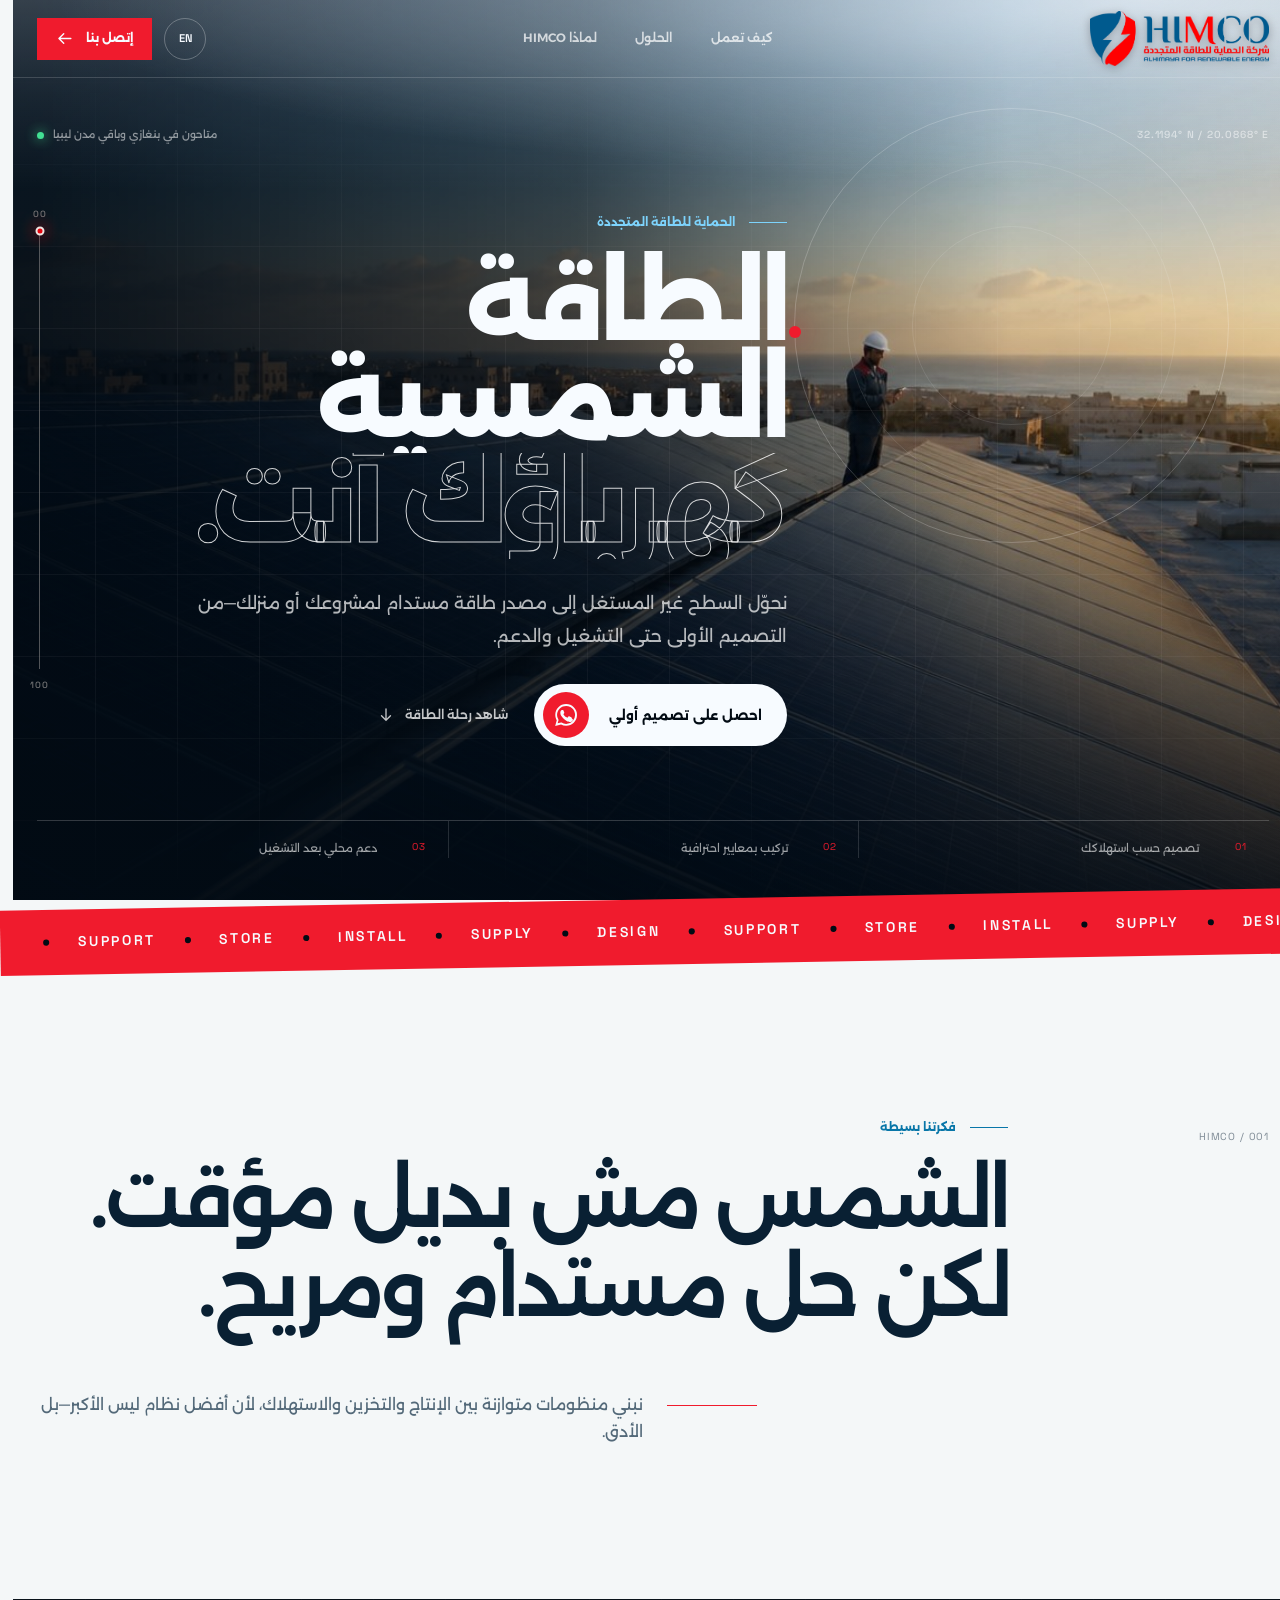
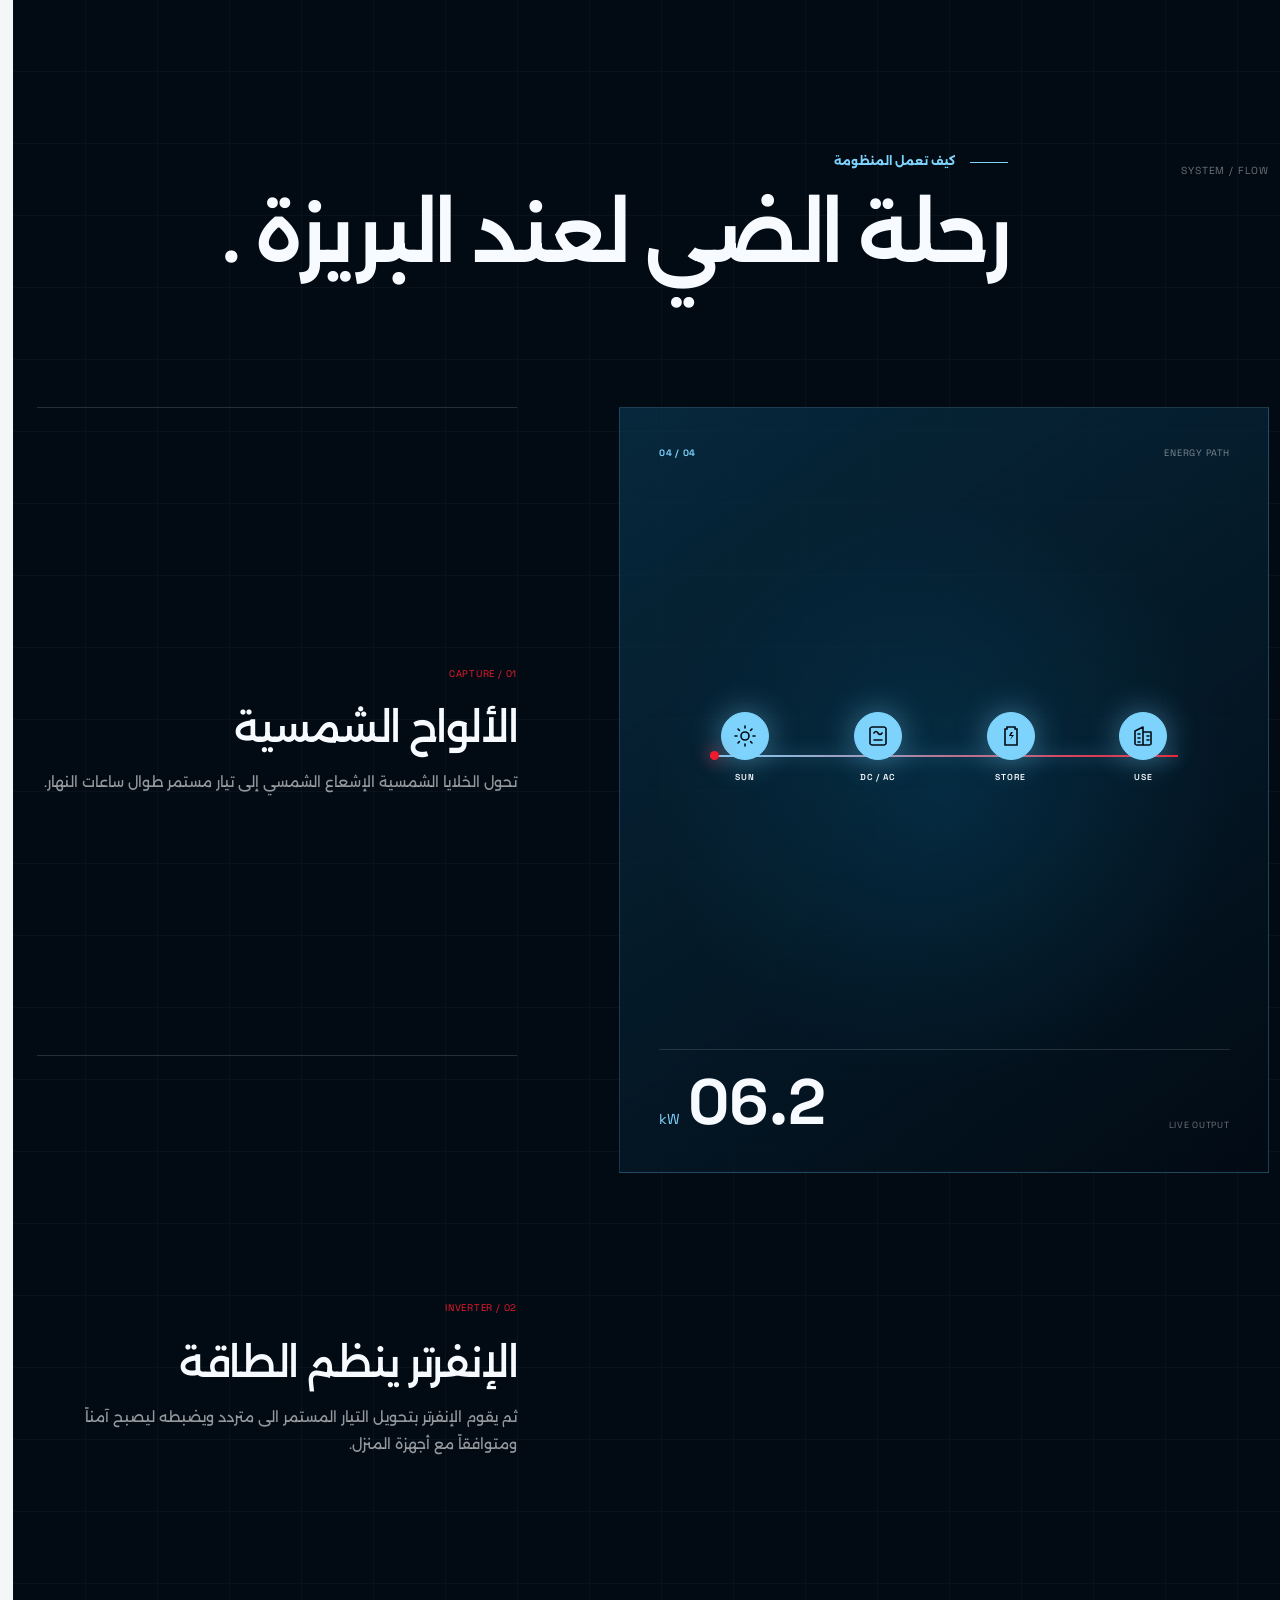
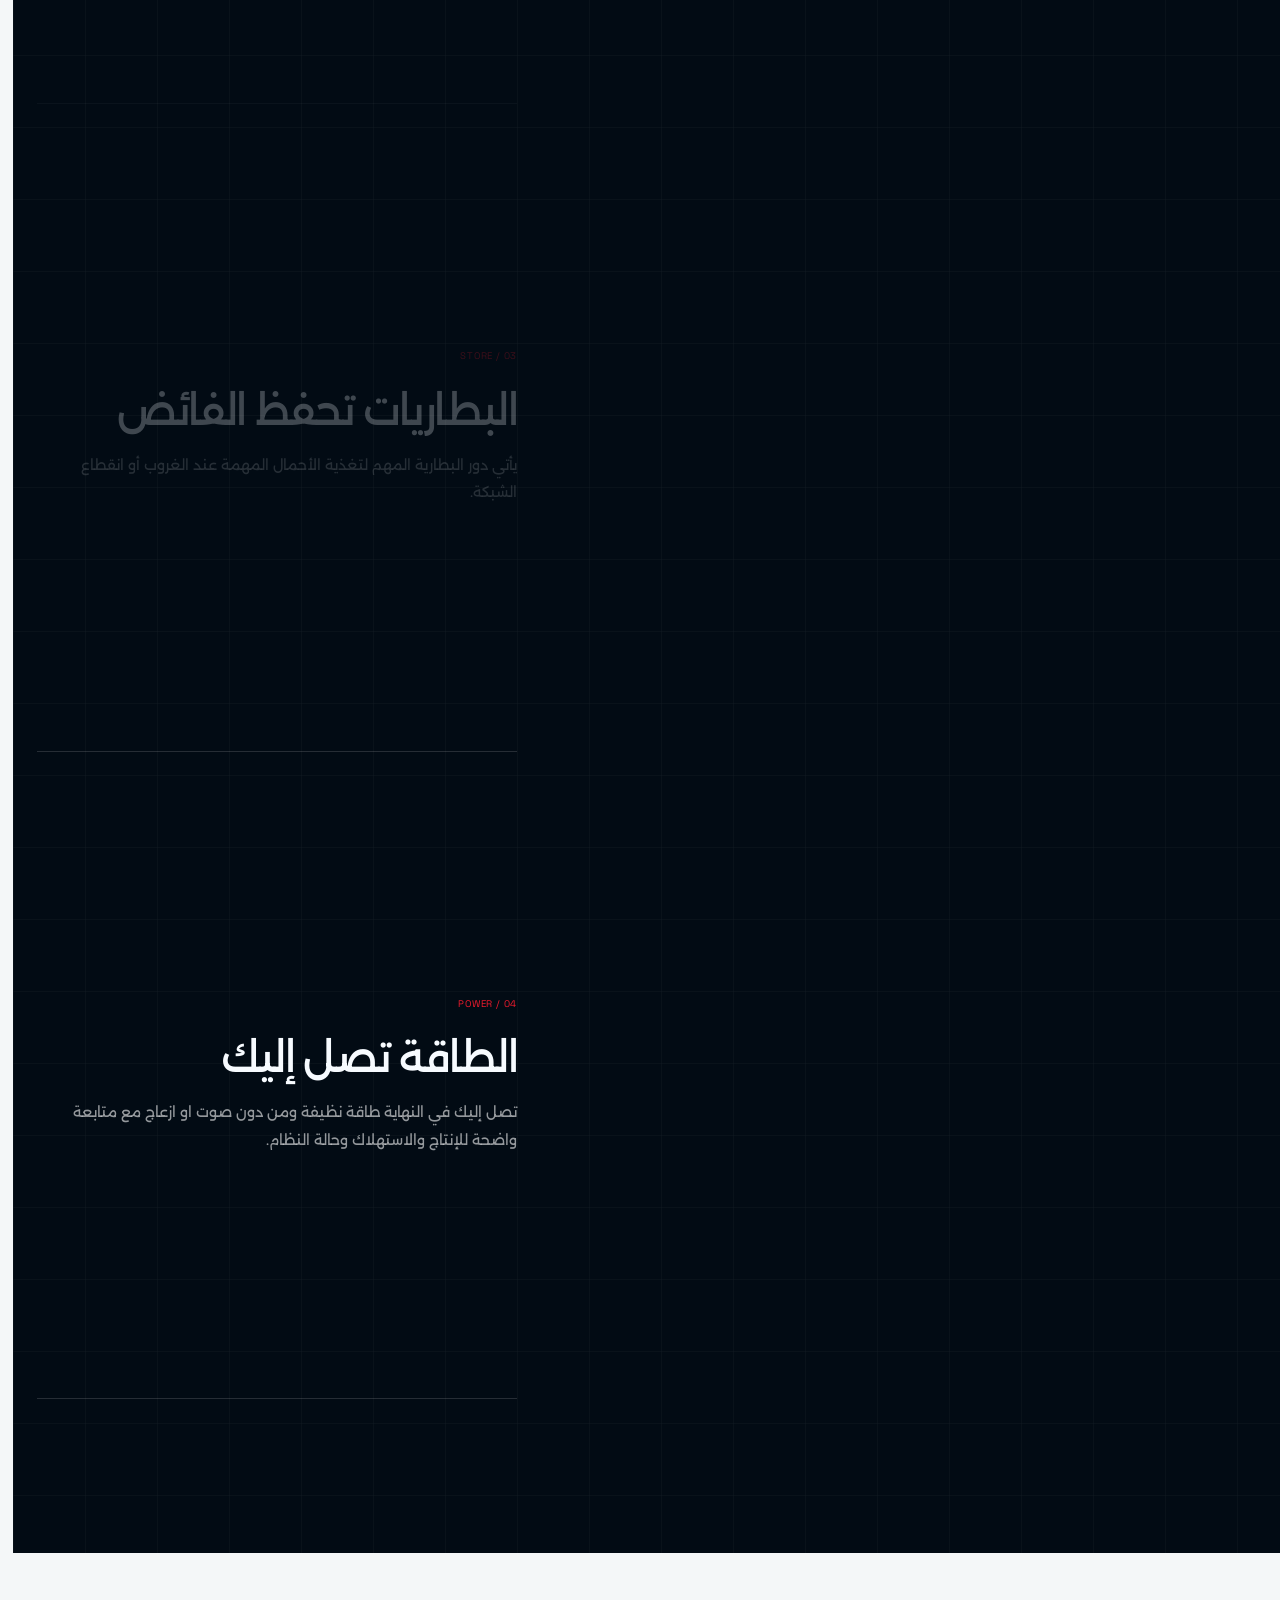
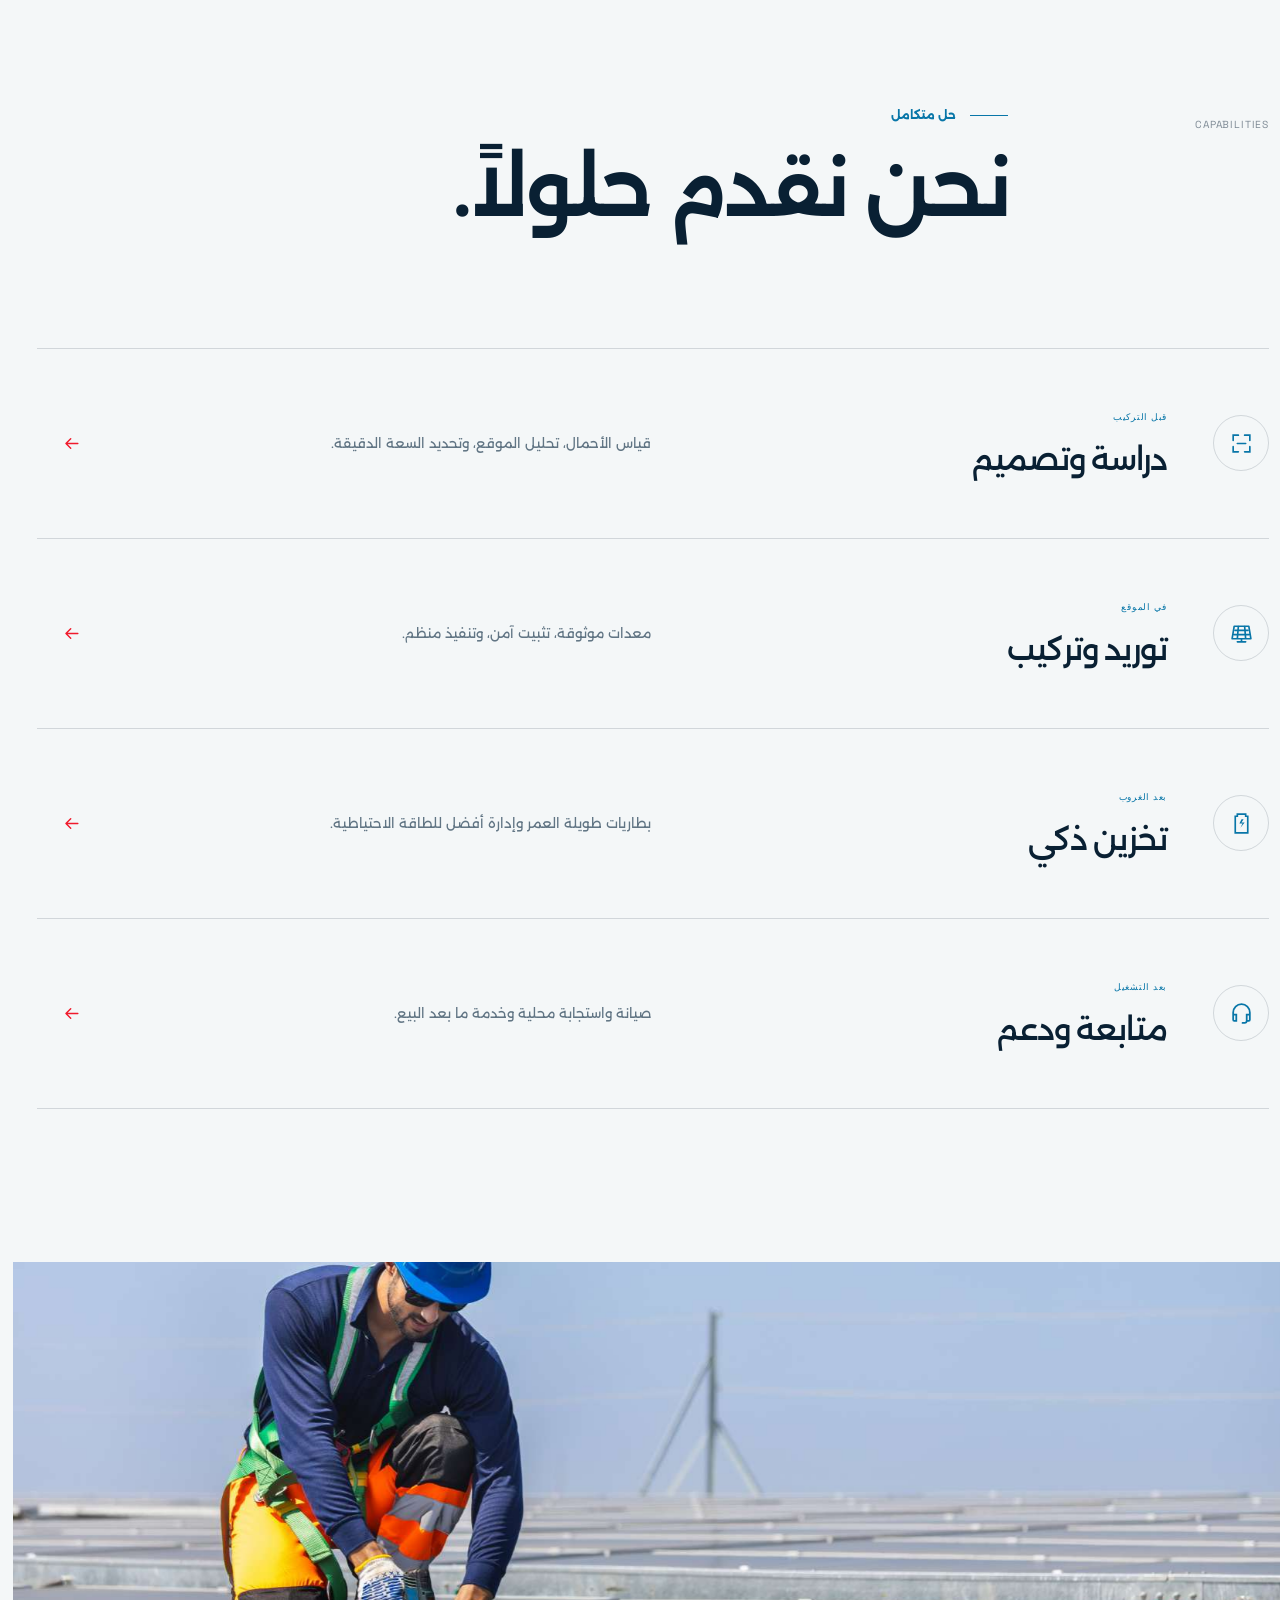
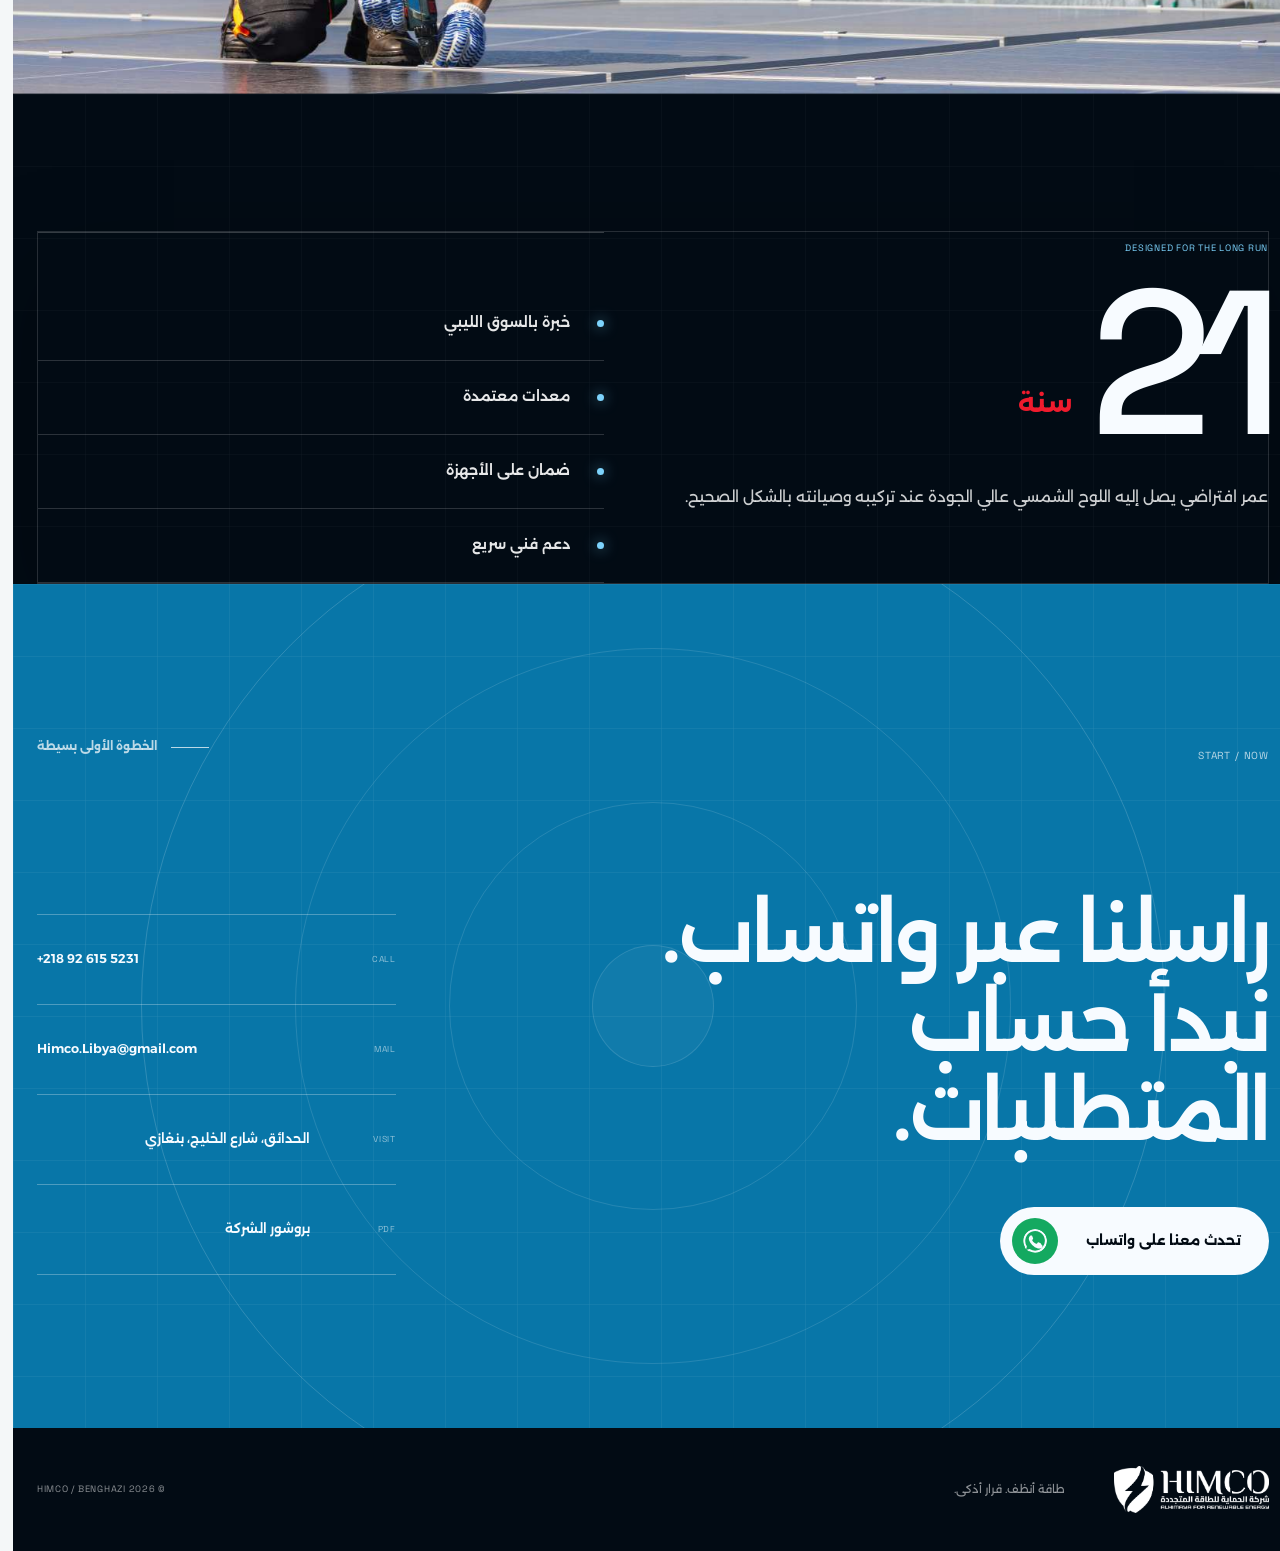
==== commit 20fd355b: "version2" ====
--- a/index.html
+++ b/index.html
@@ -1,413 +1,436 @@
 <!doctype html>
 <html lang="ar" dir="rtl">
-  <head>
-    <meta charset="UTF-8" />
-    <meta name="viewport" content="width=device-width, initial-scale=1.0" />
-    <meta
-      name="description"
-      content="شركة الحماية للطاقة المتجددة - تصميم وتركيب وبيع منظومات الطاقة الشمسية في بنغازي، ليبيا."
-    />
-    <meta name="theme-color" content="#071b2b" />
-    <title>HIMCO | الحماية للطاقة المتجددة</title>
-    <link rel="icon" href="logo--.png" type="image/png" />
-    <link rel="preload" href="assets/solar-panels.jpg" as="image" />
-    <link rel="stylesheet" href="styles.css" />
-  </head>
-  <body>
-    <div class="scroll-progress" aria-hidden="true"><span></span></div>
-
-    <header class="site-header" data-header>
-      <a class="brand" href="#top" aria-label="HIMCO home">
-        <img src="logo--.png" alt="HIMCO - الحماية للطاقة المتجددة" />
+
+<head>
+  <meta charset="UTF-8" />
+  <meta name="viewport" content="width=device-width, initial-scale=1.0" />
+  <meta name="theme-color" content="#020b14" />
+  <meta name="description" content="HIMCO - تصميم وتوريد وتركيب منظومات الطاقة الشمسية في بنغازي، ليبيا." />
+  <title>HIMCO | طاقة تتحرك معك</title>
+  <link rel="icon" href="logo--.png" type="image/png" />
+  <link rel="preconnect" href="https://fonts.googleapis.com" />
+  <link rel="preconnect" href="https://fonts.gstatic.com" crossorigin />
+  <link
+    href="https://fonts.googleapis.com/css2?family=Alexandria:wght@300;400;500;600;700;800&family=Space+Grotesk:wght@400;500;600;700&display=swap"
+    rel="stylesheet" />
+  <link rel="preload" href="assets/hero-benghazi.jpg" as="image" />
+  <link rel="stylesheet" href="styles.css" />
+</head>
+
+<body>
+  <div class="page-loader" aria-hidden="true">
+    <span class="loader-mark"></span>
+    <span class="loader-line"></span>
+  </div>
+
+  <aside class="energy-rail" aria-hidden="true">
+    <span class="rail-label">00</span>
+    <div class="rail-track"><i data-rail-photon></i></div>
+    <span class="rail-label">100</span>
+  </aside>
+
+  <header class="site-header" data-header>
+    <a class="brand" href="#top" aria-label="HIMCO home">
+      <img src="logo--.png" alt="HIMCO - الحماية للطاقة المتجددة" />
+    </a>
+
+    <nav class="desktop-nav" aria-label="Primary navigation">
+      <a href="#flow" data-ar="كيف تعمل" data-en="How it works">كيف تعمل</a>
+      <a href="#services" data-ar="الحلول" data-en="Solutions">الحلول</a>
+      <a href="#proof" data-ar="لماذا HIMCO" data-en="Why HIMCO">لماذا HIMCO</a>
+    </nav>
+
+    <div class="header-actions">
+      <button class="language-switch" type="button" data-language-switch aria-label="Switch to English">
+        <span>EN</span>
+      </button>
+      <a class="header-quote whatsapp-link" href="#" target="_blank" rel="noreferrer">
+        <span data-ar="إتصل بنا" data-en="Contact us">إتصل بنا</span>
+        <svg aria-hidden="true">
+          <use href="#icon-arrow"></use>
+        </svg>
       </a>
-
-      <nav class="desktop-nav" aria-label="Primary navigation">
-        <a href="#solutions" data-ar="الحلول" data-en="Solutions">الحلول</a>
-        <a href="#why-us" data-ar="لماذا نحن" data-en="Why us">لماذا نحن</a>
-        <a href="#process" data-ar="رحلة التركيب" data-en="Our process">رحلة التركيب</a>
-        <a href="#contact" data-ar="تواصل معنا" data-en="Contact">تواصل معنا</a>
-      </nav>
-
-      <div class="header-actions">
-        <button class="language-switch" type="button" data-language-switch aria-label="Switch to English">
-          <span aria-hidden="true">EN</span>
-        </button>
-        <a class="button button-small button-primary whatsapp-link" href="#" target="_blank" rel="noreferrer">
-          <svg class="icon" aria-hidden="true"><use href="#icon-whatsapp"></use></svg>
-          <span data-ar="اطلب عرض سعر" data-en="Get a quote">اطلب عرض سعر</span>
-        </a>
-      </div>
-    </header>
-
-    <main id="top">
-      <section class="hero" aria-labelledby="hero-title">
-        <div class="hero-media" data-parallax="0.12" aria-hidden="true">
-          <img src="assets/solar-panels.jpg" alt="" />
-        </div>
-        <div class="hero-grid" aria-hidden="true"></div>
-        <div class="hero-glow" aria-hidden="true"></div>
-
-        <div class="hero-content container">
-          <p class="eyebrow reveal" data-ar="الحماية للطاقة المتجددة" data-en="HIMCO Renewable Energy">
+    </div>
+  </header>
+
+  <main id="top">
+    <section class="hero" aria-labelledby="hero-title">
+      <div class="hero-image" data-hero-image aria-hidden="true">
+        <img src="assets/hero-benghazi.jpg" alt="" />
+      </div>
+      <div class="hero-vignette" aria-hidden="true"></div>
+      <div class="hero-grid" aria-hidden="true"></div>
+      <div class="sun-orbit" aria-hidden="true"><i></i></div>
+
+      <div class="hero-shell container">
+        <div class="hero-meta">
+          <span class="signal"><i></i><span data-ar="متاحون في بنغازي وباقي مدن ليبيا"
+              data-en="Available in libya">متاحون في
+              بنغازي وبقاي مدن ليبيا</span></span>
+          <span class="coordinates" dir="ltr">32.1194° N / 20.0868° E</span>
+        </div>
+
+        <div class="hero-copy" data-hero-copy>
+          <p class="kicker" data-ar="الحماية للطاقة المتجددة" data-en="HIMCO Renewable Energy">
             الحماية للطاقة المتجددة
           </p>
-          <h1 id="hero-title" class="reveal">
-            <span data-ar="طاقة شمسية" data-en="Solar power">طاقة شمسية</span>
-            <span class="accent" data-ar="مصممة لتدوم." data-en="designed to last.">مصممة لتدوم.</span>
+          <h1 id="hero-title">
+            <span class="hero-line"><span data-ar="الطاقة الشمسية" data-en="Libyan sun.">الطاقة الشمسية</span></span>
+            <span class="hero-line outline"><span data-ar="كهرباؤك أنت." data-en="Your power.">كهرباؤك
+                أنت.</span></span>
           </h1>
-          <p
-            class="hero-copy reveal"
-            data-ar="نصمم ونركب منظومات متكاملة تحول أشعة الشمس إلى طاقة موثوقة، وتمنح منزلك أو مشروعك استقلالاً أكبر وتكلفة أقل."
-            data-en="We design and install complete solar systems that turn sunlight into reliable power, giving your home or business more independence at a lower cost."
-          >
-            نصمم ونركب منظومات متكاملة تحول أشعة الشمس إلى طاقة موثوقة، وتمنح منزلك أو مشروعك استقلالاً أكبر وتكلفة أقل.
+          <p class="hero-lead"
+            data-ar="نحوّل السطح غير المستغل إلى مصدر طاقة مستدام لمشروعك أو منزلك—من التصميم الأولى حتى التشغيل والدعم."
+            data-en="We turn unused rooftops into reliable power for your business or home—from first survey to commissioning and support.">
+            نحوّل السطح غير المستغل إلى مصدر طاقة مستدام لمشروعك أو منزلك—من التصميم الأولى حتى التشغيل والدعم.
           </p>
 
-          <div class="hero-actions reveal">
-            <a class="button button-primary whatsapp-link" href="#" target="_blank" rel="noreferrer">
-              <svg class="icon" aria-hidden="true"><use href="#icon-whatsapp"></use></svg>
-              <span data-ar="اطلب عرض سعر عبر واتساب" data-en="Request a quote on WhatsApp">
-                اطلب عرض سعر عبر واتساب
-              </span>
+          <div class="hero-actions">
+            <a class="primary-action magnetic whatsapp-link" href="#" target="_blank" rel="noreferrer">
+              <span data-ar="احصل على تصميم أولي" data-en="Get an initial assessment">احصل على تصميم أولي</span>
+              <span class="action-icon"><svg aria-hidden="true">
+                  <use href="#icon-whatsapp"></use>
+                </svg></span>
             </a>
-            <a class="button button-ghost" href="#solutions">
-              <span data-ar="استكشف حلولنا" data-en="Explore our solutions">استكشف حلولنا</span>
-              <svg class="icon arrow-icon" aria-hidden="true"><use href="#icon-arrow"></use></svg>
+            <a class="text-action" href="#flow">
+              <span data-ar="شاهد رحلة الطاقة" data-en="Follow the energy">شاهد رحلة الطاقة</span>
+              <svg aria-hidden="true">
+                <use href="#icon-arrow-down"></use>
+              </svg>
             </a>
           </div>
-
-          <div class="hero-proof reveal" aria-label="Company highlights">
-            <div>
-              <strong data-ar="25 سنة" data-en="25 years">25 سنة</strong>
-              <span data-ar="عمر افتراضي للألواح" data-en="Expected panel life">عمر افتراضي للألواح</span>
+        </div>
+
+        <div class="hero-index" aria-label="System promise">
+          <div>
+            <span class="mono">01</span>
+            <p data-ar="تصميم حسب استهلاكك" data-en="Sized to your usage">تصميم حسب استهلاكك</p>
+          </div>
+          <div>
+            <span class="mono">02</span>
+            <p data-ar="تركيب بمعايير احترافية" data-en="Professionally installed">تركيب بمعايير احترافية</p>
+          </div>
+          <div>
+            <span class="mono">03</span>
+            <p data-ar="دعم محلي بعد التشغيل" data-en="Local aftercare">دعم محلي بعد التشغيل</p>
+          </div>
+        </div>
+      </div>
+    </section>
+
+    <div class="ticker" aria-hidden="true">
+      <div class="ticker-track">
+        <span>DESIGN</span><i></i><span>SUPPLY</span><i></i><span>INSTALL</span><i></i><span>STORE</span><i></i><span>SUPPORT</span><i></i>
+        <span>DESIGN</span><i></i><span>SUPPLY</span><i></i><span>INSTALL</span><i></i><span>STORE</span><i></i><span>SUPPORT</span><i></i>
+      </div>
+    </div>
+
+    <section class="manifesto section">
+      <div class="container manifesto-layout">
+        <div class="section-code mono reveal">HIMCO / 001</div>
+        <div>
+          <p class="eyebrow reveal" data-ar="فكرتنا بسيطة" data-en="Our idea is simple">فكرتنا بسيطة</p>
+          <h2 class="word-reveal" data-split-text data-ar="الشمس مش بديل مؤقت. لكن حل مستدام ومريح."
+            data-en="Solar is not a temporary alternative. It is the next infrastructure.">
+            الشمس مش حل مؤقتو لكن حل مستدام ومريح.
+          </h2>
+          <div class="manifesto-note reveal">
+            <span class="note-line"></span>
+            <p data-ar="نبني منظومات متوازنة بين الإنتاج والتخزين والاستهلاك، لأن أفضل نظام ليس الأكبر—بل الأدق."
+              data-en="We balance generation, storage and consumption, because the best system is not the biggest—it is the most precise.">
+              نبني منظومات متوازنة بين الإنتاج والتخزين والاستهلاك، لأن أفضل نظام ليس الأكبر—بل الأدق.
+            </p>
+          </div>
+        </div>
+      </div>
+    </section>
+
+    <section class="flow section" id="flow" data-flow-section>
+      <div class="container flow-heading">
+        <div class="section-code mono reveal">SYSTEM / FLOW</div>
+        <div class="section-title reveal">
+          <p class="eyebrow" data-ar="كيف تعمل المنظومة" data-en="How the system works">كيف تعمل المنظومة</p>
+          <h2 data-ar="رحلة الضي لعند البريزة ." data-en="From sunlight to the socket.">رحلة الضي لعند البريزة
+            .</h2>
+        </div>
+      </div>
+
+      <div class="container flow-layout">
+        <div class="flow-stage" data-flow-stage="0">
+          <div class="flow-status mono">
+            <span>ENERGY PATH</span>
+            <b data-flow-count>01 / 04</b>
+          </div>
+          <div class="flow-circuit" aria-hidden="true">
+            <span class="circuit-line"></span>
+            <div class="flow-node active" data-node="0">
+              <svg>
+                <use href="#icon-sun"></use>
+              </svg>
+              <span>SUN</span>
             </div>
-            <div>
-              <strong data-ar="دعم محلي" data-en="Local support">دعم محلي</strong>
-              <span data-ar="في بنغازي وما حولها" data-en="In Benghazi and nearby">في بنغازي وما حولها</span>
+            <div class="flow-node" data-node="1">
+              <svg>
+                <use href="#icon-inverter"></use>
+              </svg>
+              <span>DC / AC</span>
             </div>
-            <div>
-              <strong data-ar="حل متكامل" data-en="Complete solution">حل متكامل</strong>
-              <span data-ar="من التصميم إلى الصيانة" data-en="Design through aftercare">من التصميم إلى الصيانة</span>
+            <div class="flow-node" data-node="2">
+              <svg>
+                <use href="#icon-battery"></use>
+              </svg>
+              <span>STORE</span>
             </div>
-          </div>
-        </div>
-
-        <a class="scroll-cue" href="#solutions" aria-label="Scroll to solutions">
-          <span data-ar="مرّر لاكتشاف الطاقة" data-en="Scroll to discover">مرّر لاكتشاف الطاقة</span>
-          <i aria-hidden="true"></i>
-        </a>
-      </section>
-
-      <section class="intro section" id="solutions">
-        <div class="container intro-layout">
-          <div class="section-heading reveal">
-            <p class="eyebrow" data-ar="حلولنا" data-en="Our solutions">حلولنا</p>
-            <h2 data-ar="كل ما تحتاجه للطاقة الشمسية، في مكان واحد." data-en="Everything solar, in one place.">
-              كل ما تحتاجه للطاقة الشمسية، في مكان واحد.
-            </h2>
-          </div>
-          <p
-            class="section-lead reveal"
-            data-ar="نبدأ باحتياجك الحقيقي، ثم نبني منظومة متوازنة تجمع الكفاءة والجودة وسهولة الصيانة. لا حلول جاهزة؛ كل مشروع يُصمم لموقعه واستهلاكه."
-            data-en="We begin with your real energy needs, then build a balanced system around efficiency, quality and maintainability. Every project is designed for its site and usage."
-          >
-            نبدأ باحتياجك الحقيقي، ثم نبني منظومة متوازنة تجمع الكفاءة والجودة وسهولة الصيانة. لا حلول جاهزة؛ كل مشروع يُصمم لموقعه واستهلاكه.
+            <div class="flow-node" data-node="3">
+              <svg>
+                <use href="#icon-building"></use>
+              </svg>
+              <span>USE</span>
+            </div>
+            <i class="energy-pulse"></i>
+          </div>
+          <div class="flow-output">
+            <span class="mono">LIVE OUTPUT</span>
+            <strong><b data-output-number>08.4</b><small>kW</small></strong>
+          </div>
+        </div>
+
+        <ol class="flow-steps">
+          <li class="flow-step active" data-flow-step="0">
+            <span class="step-index mono">01 / CAPTURE</span>
+            <h3 data-ar="الألواح الشمسية" data-en="Panels capture sunlight">الألواح الشمسية</h3>
+            <p data-ar="تحول الخلايا الشمسية الإشعاع الشمسي إلى تيار مستمر طوال ساعات النهار."
+              data-en="High-efficiency cells convert solar radiation into direct current throughout daylight hours.">
+              تحول الخلايا الشمسيةالإشعاع الشمسي إلى تيار مستمر طوال ساعات النهار.
+            </p>
+          </li>
+          <li class="flow-step" data-flow-step="1">
+            <span class="step-index mono">02 / INVERTER</span>
+            <h3 data-ar="الإنفرتر ينظم الطاقة" data-en="The inverter regulates power">الإنفرتر ينظم الطاقة</h3>
+            <p data-ar="ثم يقوم الإنفرتر بتحويل التيار المستمر الى متردد ويضبطه ليصبح آمناً ومتوافقاً مع أجهزة المنزل."
+              data-en="It converts and regulates the current so it is safe for your home or business equipment.">
+              ثم يقوم الإنفرتر بتحويل التيار المستمر الى متردد ويضبطه ليصبح آمناً ومتوافقاً مع أجهزة المنزل.
+            </p>
+          </li>
+          <li class="flow-step" data-flow-step="2">
+            <span class="step-index mono">03 / STORE</span>
+            <h3 data-ar="البطاريات تحفظ الفائض" data-en="Batteries store the surplus">البطاريات تحفظ الفائض</h3>
+            <p data-ar="يأتي دور البطارية المهم لتغذية الأحمال المهمة عند الغروب أو انقطاع الشبكة."
+              data-en="Calculated storage keeps critical loads running after sunset or during grid outages.">
+              يأتي دور البطارية المهم لتغذية الأحمال المهمة عند الغروب أو انقطاع الشبكة.
+            </p>
+          </li>
+          <li class="flow-step" data-flow-step="3">
+            <span class="step-index mono">04 / POWER</span>
+            <h3 data-ar="الطاقة تصل إليك" data-en="Power reaches you">الطاقة تصل إليك</h3>
+            <p data-ar="تصل إليك في النهاية طاقة نظيفة ومن دون صوت او ازعاج مع متابعة واضحة للإنتاج والاستهلاك وحالة النظام."
+              data-en="Quiet, clean operation with clear visibility into generation, usage and system health.">
+              تصل إليك في النهاية طاقة نظيفة ومن دون صوت او ازعاج مع متابعة واضحة للإنتاج والاستهلاك وحالة النظام.
+            </p>
+          </li>
+        </ol>
+      </div>
+    </section>
+
+    <section class="services section" id="services">
+      <div class="container services-heading">
+        <div class="section-code mono reveal">CAPABILITIES</div>
+        <div class="section-title reveal">
+          <p class="eyebrow" data-ar="حل متكامل" data-en="One complete solution">حل متكامل</p>
+          <h2 data-ar="نحن نقدم حلولاً." data-en="We do more than sell panels.">نحن نقدم حلولا كاملة.</h2>
+        </div>
+      </div>
+
+      <div class="container service-list">
+        <article class="service-row reveal">
+          <span class="service-symbol"><svg>
+              <use href="#icon-scan"></use>
+            </svg></span>
+          <div>
+            <span class="mono" data-ar="قبل التركيب" data-en="Before installation">قبل التركيب</span>
+            <h3 data-ar="دراسة وتصميم" data-en="Survey & design">دراسة وتصميم</h3>
+          </div>
+          <p data-ar="قياس الأحمال، تحليل الموقع، وتحديد السعة الدقيقة."
+            data-en="Load measurement, site analysis and precise system sizing.">قياس الأحمال، تحليل الموقع، وتحديد
+            السعة الدقيقة.</p>
+          <svg class="row-arrow">
+            <use href="#icon-arrow"></use>
+          </svg>
+        </article>
+        <article class="service-row reveal">
+          <span class="service-symbol"><svg>
+              <use href="#icon-panel"></use>
+            </svg></span>
+          <div>
+            <span class="mono" data-ar="في الموقع" data-en="On site">في الموقع</span>
+            <h3 data-ar="توريد وتركيب" data-en="Supply & installation">توريد وتركيب</h3>
+          </div>
+          <p data-ar="معدات موثوقة، تثبيت آمن، وتنفيذ منظم."
+            data-en="Reliable equipment, safe mounting and disciplined execution.">معدات موثوقة، تثبيت آمن، وتنفيذ منظم.
           </p>
-        </div>
-
-        <div class="container solution-grid">
-          <article class="solution-card reveal">
-            <span class="card-number">01</span>
-            <svg class="service-icon" aria-hidden="true"><use href="#icon-plan"></use></svg>
-            <h3 data-ar="تصميم المنظومة" data-en="System design">تصميم المنظومة</h3>
-            <p
-              data-ar="حساب الأحمال ودراسة الموقع واختيار السعة المناسبة لاحتياجك الفعلي."
-              data-en="Load calculation, site assessment and correct sizing for your actual needs."
-            >
-              حساب الأحمال ودراسة الموقع واختيار السعة المناسبة لاحتياجك الفعلي.
-            </p>
-          </article>
-          <article class="solution-card reveal">
-            <span class="card-number">02</span>
-            <svg class="service-icon" aria-hidden="true"><use href="#icon-panel"></use></svg>
-            <h3 data-ar="توريد وتركيب الألواح" data-en="Panel supply & installation">توريد وتركيب الألواح</h3>
-            <p
-              data-ar="ألواح شمسية عالية الكفاءة مع تركيب احترافي يراعي السلامة وأفضل تعرض للشمس."
-              data-en="High-efficiency panels, professionally installed for safety and optimum solar exposure."
-            >
-              ألواح شمسية عالية الكفاءة مع تركيب احترافي يراعي السلامة وأفضل تعرض للشمس.
-            </p>
-          </article>
-          <article class="solution-card reveal">
-            <span class="card-number">03</span>
-            <svg class="service-icon" aria-hidden="true"><use href="#icon-battery"></use></svg>
-            <h3 data-ar="التخزين والإنفرتر" data-en="Storage & inverters">التخزين والإنفرتر</h3>
-            <p
-              data-ar="بطاريات طويلة العمر وإنفرترات موثوقة لتبقى الكهرباء متاحة عند الحاجة."
-              data-en="Long-life batteries and dependable inverters keep power available when needed."
-            >
-              بطاريات طويلة العمر وإنفرترات موثوقة لتبقى الكهرباء متاحة عند الحاجة.
-            </p>
-          </article>
-          <article class="solution-card reveal">
-            <span class="card-number">04</span>
-            <svg class="service-icon" aria-hidden="true"><use href="#icon-support"></use></svg>
-            <h3 data-ar="الاستشارة والدعم" data-en="Consultation & support">الاستشارة والدعم</h3>
-            <p
-              data-ar="استشارات فنية قبل التركيب ومتابعة سريعة وخدمة ما بعد البيع."
-              data-en="Technical advice before installation, responsive follow-up and after-sales care."
-            >
-              استشارات فنية قبل التركيب ومتابعة سريعة وخدمة ما بعد البيع.
-            </p>
-          </article>
-        </div>
-      </section>
-
-      <section class="story section" id="process">
-        <div class="container story-layout">
-          <div class="story-visual reveal">
-            <div class="story-image-wrap" data-parallax="0.05">
-              <img src="assets/solar-technician.jpg" alt="Technician installing solar panels" />
-              <div class="image-badge">
-                <span data-ar="تركيب احترافي" data-en="Professional installation">تركيب احترافي</span>
-                <strong data-ar="بأيدٍ خبيرة" data-en="By trained experts">بأيدٍ خبيرة</strong>
-              </div>
-            </div>
-          </div>
-
-          <div class="story-content">
-            <div class="section-heading reveal">
-              <p class="eyebrow" data-ar="من الفكرة إلى أول كيلوواط" data-en="From idea to first kilowatt">
-                من الفكرة إلى أول كيلوواط
-              </p>
-              <h2 data-ar="رحلة واضحة. نتيجة موثوقة." data-en="A clear journey. A reliable result.">
-                رحلة واضحة. نتيجة موثوقة.
-              </h2>
-            </div>
-            <ol class="process-list">
-              <li class="process-step reveal">
-                <span>01</span>
-                <div>
-                  <h3 data-ar="نفهم استهلاكك" data-en="Understand your usage">نفهم استهلاكك</h3>
-                  <p data-ar="نراجع الفواتير والأحمال وأوقات الاستخدام." data-en="We review bills, loads and usage patterns.">
-                    نراجع الفواتير والأحمال وأوقات الاستخدام.
-                  </p>
-                </div>
-              </li>
-              <li class="process-step reveal">
-                <span>02</span>
-                <div>
-                  <h3 data-ar="نصمم الحل" data-en="Design the solution">نصمم الحل</h3>
-                  <p data-ar="نحدد الألواح والبطاريات والإنفرتر الأنسب." data-en="We select the right panels, storage and inverter.">
-                    نحدد الألواح والبطاريات والإنفرتر الأنسب.
-                  </p>
-                </div>
-              </li>
-              <li class="process-step reveal">
-                <span>03</span>
-                <div>
-                  <h3 data-ar="نركب ونختبر" data-en="Install and test">نركب ونختبر</h3>
-                  <p data-ar="تنفيذ منظم، اختبار شامل، وشرح واضح للتشغيل." data-en="Careful installation, complete testing and a clear handover.">
-                    تنفيذ منظم، اختبار شامل، وشرح واضح للتشغيل.
-                  </p>
-                </div>
-              </li>
-              <li class="process-step reveal">
-                <span>04</span>
-                <div>
-                  <h3 data-ar="نبقى إلى جانبك" data-en="Stay by your side">نبقى إلى جانبك</h3>
-                  <p data-ar="متابعة وصيانة ودعم فني بعد البيع." data-en="Ongoing maintenance and responsive after-sales support.">
-                    متابعة وصيانة ودعم فني بعد البيع.
-                  </p>
-                </div>
-              </li>
-            </ol>
-          </div>
-        </div>
-      </section>
-
-      <section class="benefits section" id="why-us">
-        <div class="benefits-orbit" aria-hidden="true"></div>
-        <div class="container">
-          <div class="benefits-heading reveal">
-            <p class="eyebrow" data-ar="لماذا الطاقة الشمسية؟" data-en="Why solar?">لماذا الطاقة الشمسية؟</p>
-            <h2 data-ar="استثمار يبدأ بالتوفير، ويستمر بالطمأنينة." data-en="An investment that saves today and reassures tomorrow.">
-              استثمار يبدأ بالتوفير، ويستمر بالطمأنينة.
-            </h2>
-          </div>
-
-          <div class="benefit-grid">
-            <article class="benefit-card reveal">
-              <strong>↓</strong>
-              <h3 data-ar="فاتورة أقل" data-en="Lower bills">فاتورة أقل</h3>
-              <p data-ar="خفّض اعتمادك على الشبكة واستفد من شمس ليبيا طوال العام." data-en="Reduce grid dependence and benefit from Libya's year-round sun.">
-                خفّض اعتمادك على الشبكة واستفد من شمس ليبيا طوال العام.
-              </p>
-            </article>
-            <article class="benefit-card reveal">
-              <strong>24/7</strong>
-              <h3 data-ar="تشغيل مستمر" data-en="Continuous operation">تشغيل مستمر</h3>
-              <p data-ar="استمر خلال انقطاع الكهرباء بفضل التخزين المصمم لأحمالك." data-en="Keep operating during outages with storage sized for your loads.">
-                استمر خلال انقطاع الكهرباء بفضل التخزين المصمم لأحمالك.
-              </p>
-            </article>
-            <article class="benefit-card reveal">
-              <strong>0</strong>
-              <h3 data-ar="انبعاثات أثناء التشغيل" data-en="Operating emissions">انبعاثات أثناء التشغيل</h3>
-              <p data-ar="طاقة نظيفة وصديقة للبيئة بدون ضوضاء أو وقود." data-en="Clean, quiet energy without ongoing fuel use.">
-                طاقة نظيفة وصديقة للبيئة بدون ضوضاء أو وقود.
-              </p>
-            </article>
-            <article class="benefit-card reveal">
-              <strong>25</strong>
-              <h3 data-ar="سنة عمر افتراضي" data-en="Year expected life">سنة عمر افتراضي</h3>
-              <p data-ar="ألواح موثوقة تمنحك قيمة طويلة المدى عند صيانتها جيداً." data-en="Reliable panels deliver long-term value with proper care.">
-                ألواح موثوقة تمنحك قيمة طويلة المدى عند صيانتها جيداً.
-              </p>
-            </article>
-          </div>
-        </div>
-      </section>
-
-      <section class="trust section">
-        <div class="container trust-layout">
-          <div class="section-heading reveal">
-            <p class="eyebrow" data-ar="لماذا HIMCO؟" data-en="Why HIMCO?">لماذا HIMCO؟</p>
-            <h2 data-ar="خبرة محلية، بمعايير احترافية." data-en="Local experience. Professional standards.">
-              خبرة محلية، بمعايير احترافية.
-            </h2>
-          </div>
-          <div class="trust-points">
-            <div class="trust-point reveal">
-              <span aria-hidden="true">✓</span>
-              <p data-ar="خبرة في السوق الليبي وفهم لاحتياجاته." data-en="Experience in the Libyan market and its energy needs.">
-                خبرة في السوق الليبي وفهم لاحتياجاته.
-              </p>
-            </div>
-            <div class="trust-point reveal">
-              <span aria-hidden="true">✓</span>
-              <p data-ar="معدات معتمدة ومكونات عالية الجودة." data-en="Certified equipment and quality components.">
-                معدات معتمدة ومكونات عالية الجودة.
-              </p>
-            </div>
-            <div class="trust-point reveal">
-              <span aria-hidden="true">✓</span>
-              <p data-ar="تركيب احترافي وضمان على الأجهزة." data-en="Professional installation and equipment warranties.">
-                تركيب احترافي وضمان على الأجهزة.
-              </p>
-            </div>
-            <div class="trust-point reveal">
-              <span aria-hidden="true">✓</span>
-              <p data-ar="دعم فني سريع وخدمة ما بعد البيع." data-en="Responsive technical support and after-sales service.">
-                دعم فني سريع وخدمة ما بعد البيع.
-              </p>
-            </div>
-          </div>
-        </div>
-      </section>
-
-      <section class="contact section" id="contact">
-        <div class="contact-sun" aria-hidden="true"></div>
-        <div class="container contact-layout">
-          <div class="contact-copy reveal">
-            <p class="eyebrow" data-ar="ابدأ الآن" data-en="Start today">ابدأ الآن</p>
-            <h2 data-ar="دع الشمس تعمل لصالحك." data-en="Put the sun to work for you.">دع الشمس تعمل لصالحك.</h2>
-            <p
-              data-ar="أرسل لنا تفاصيل استهلاكك على واتساب، وسيساعدك فريقنا في اختيار المنظومة المناسبة."
-              data-en="Send your usage details on WhatsApp and our team will help you choose the right system."
-            >
-              أرسل لنا تفاصيل استهلاكك على واتساب، وسيساعدك فريقنا في اختيار المنظومة المناسبة.
-            </p>
-            <a class="button button-light whatsapp-link" href="#" target="_blank" rel="noreferrer">
-              <svg class="icon" aria-hidden="true"><use href="#icon-whatsapp"></use></svg>
-              <span data-ar="تحدث مع فريق HIMCO" data-en="Talk to the HIMCO team">تحدث مع فريق HIMCO</span>
-            </a>
-          </div>
-
-          <address class="contact-card reveal">
-            <a href="tel:+218926155231">
-              <svg class="contact-icon" aria-hidden="true"><use href="#icon-phone"></use></svg>
-              <span>
-                <small data-ar="اتصل بنا" data-en="Call us">اتصل بنا</small>
-                <bdi dir="ltr">+218 92 615 5231</bdi>
-              </span>
-            </a>
-            <a href="mailto:Himco.Libya@gmail.com">
-              <svg class="contact-icon" aria-hidden="true"><use href="#icon-mail"></use></svg>
-              <span>
-                <small data-ar="البريد الإلكتروني" data-en="Email">البريد الإلكتروني</small>
-                <bdi dir="ltr">Himco.Libya@gmail.com</bdi>
-              </span>
-            </a>
-            <div>
-              <svg class="contact-icon" aria-hidden="true"><use href="#icon-location"></use></svg>
-              <span>
-                <small data-ar="زورنا" data-en="Visit us">زورنا</small>
-                <b data-ar="الحدائق - شارع الخليج - بنغازي" data-en="Al Hadaeq, Al Khaleej Street, Benghazi">
-                  الحدائق - شارع الخليج - بنغازي
-                </b>
-              </span>
-            </div>
-            <a class="brochure-link" href="BROCHURE.pdf" target="_blank">
-              <span data-ar="تحميل بروشور الشركة" data-en="Download company brochure">تحميل بروشور الشركة</span>
-              <svg class="icon" aria-hidden="true"><use href="#icon-download"></use></svg>
-            </a>
-          </address>
-        </div>
-      </section>
-    </main>
-
-    <footer class="site-footer">
-      <div class="container footer-layout">
-        <img src="logo--.png" alt="HIMCO" />
-        <p data-ar="شركة الحماية للطاقة المتجددة" data-en="HIMCO for Renewable Energy">
-          شركة الحماية للطاقة المتجددة
+          <svg class="row-arrow">
+            <use href="#icon-arrow"></use>
+          </svg>
+        </article>
+        <article class="service-row reveal">
+          <span class="service-symbol"><svg>
+              <use href="#icon-battery"></use>
+            </svg></span>
+          <div>
+            <span class="mono" data-ar="بعد الغروب" data-en="After sunset">بعد الغروب</span>
+            <h3 data-ar="تخزين ذكي" data-en="Smart storage">تخزين ذكي</h3>
+          </div>
+          <p data-ar="بطاريات طويلة العمر وإدارة أفضل للطاقة الاحتياطية."
+            data-en="Long-life batteries and smarter backup energy management.">بطاريات طويلة العمر وإدارة أفضل للطاقة
+            الاحتياطية.</p>
+          <svg class="row-arrow">
+            <use href="#icon-arrow"></use>
+          </svg>
+        </article>
+        <article class="service-row reveal">
+          <span class="service-symbol"><svg>
+              <use href="#icon-support"></use>
+            </svg></span>
+          <div>
+            <span class="mono" data-ar="بعد التشغيل" data-en="After commissioning">بعد التشغيل</span>
+            <h3 data-ar="متابعة ودعم" data-en="Monitoring & support">متابعة ودعم</h3>
+          </div>
+          <p data-ar="صيانة واستجابة محلية وخدمة ما بعد البيع."
+            data-en="Maintenance, local response and dependable after-sales care.">صيانة واستجابة محلية وخدمة ما بعد
+            البيع.</p>
+          <svg class="row-arrow">
+            <use href="#icon-arrow"></use>
+          </svg>
+        </article>
+      </div>
+    </section>
+
+    <section class="proof" id="proof">
+      <div class="proof-image" data-proof-image aria-hidden="true">
+        <img src="assets/solar-technician.jpg" alt="" />
+      </div>
+      <div class="proof-shade" aria-hidden="true"></div>
+      <div class="container proof-layout">
+        <div class="proof-main reveal">
+          <span class="mono">DESIGNED FOR THE LONG RUN</span>
+          <div class="proof-number"><strong data-count="25">0</strong><small data-ar="سنة" data-en="years">سنة</small>
+          </div>
+          <p data-ar="عمر افتراضي يصل إليه اللوح الشمسي عالي الجودة عند تركيبه وصيانته بالشكل الصحيح."
+            data-en="The expected lifespan a quality solar panel can reach when installed and maintained correctly.">
+            عمر افتراضي يصل إليه اللوح الشمسي عالي الجودة عند تركيبه وصيانته بالشكل الصحيح.
+          </p>
+        </div>
+
+        <div class="proof-list">
+          <div class="proof-item reveal"><i></i><span data-ar="خبرة بالسوق الليبي"
+              data-en="Libyan market experience">خبرة بالسوق الليبي</span></div>
+          <div class="proof-item reveal"><i></i><span data-ar="معدات معتمدة" data-en="Certified equipment">معدات
+              معتمدة</span></div>
+          <div class="proof-item reveal"><i></i><span data-ar="ضمان على الأجهزة" data-en="Equipment warranties">ضمان على
+              الأجهزة</span></div>
+          <div class="proof-item reveal"><i></i><span data-ar="دعم فني سريع" data-en="Responsive technical support">دعم
+              فني سريع</span></div>
+        </div>
+      </div>
+    </section>
+
+    <section class="contact section" id="contact">
+      <div class="contact-rings" aria-hidden="true"><i></i><i></i><i></i></div>
+      <div class="container contact-top">
+        <span class="section-code mono reveal">START / NOW</span>
+        <p class="eyebrow reveal" data-ar="الخطوة الأولى بسيطة" data-en="The first step is simple">الخطوة الأولى بسيطة
         </p>
-        <p>
-          © <span data-year></span> HIMCO.
-          <span data-ar="جميع الحقوق محفوظة." data-en="All rights reserved.">جميع الحقوق محفوظة.</span>
-        </p>
-      </div>
-    </footer>
-
-    <a class="floating-whatsapp whatsapp-link" href="#" target="_blank" rel="noreferrer" aria-label="Request a quote on WhatsApp">
-      <svg aria-hidden="true"><use href="#icon-whatsapp"></use></svg>
-      <span data-ar="عرض سعر" data-en="Quote">عرض سعر</span>
-    </a>
-
-    <svg class="svg-sprite" aria-hidden="true">
-      <symbol id="icon-whatsapp" viewBox="0 0 24 24">
-        <path d="M20.5 3.5A11.8 11.8 0 0 0 12.1 0C5.6 0 .3 5.3.3 11.8c0 2.1.5 4.1 1.6 5.9L.2 24l6.4-1.7a11.8 11.8 0 0 0 5.5 1.4h.1c6.5 0 11.8-5.3 11.8-11.8 0-3.2-1.2-6.1-3.5-8.4Zm-8.3 18.2h-.1a9.8 9.8 0 0 1-5-1.4l-.4-.2-3.8 1 1-3.7-.2-.4a9.8 9.8 0 1 1 8.5 4.7Zm5.4-7.4c-.3-.2-1.8-.9-2.1-1-.3-.1-.5-.2-.7.2-.2.3-.8 1-.9 1.2-.2.2-.3.2-.7.1-1.7-.8-2.8-1.5-3.9-3.4-.3-.5.3-.5.8-1.6.1-.2 0-.4 0-.6L9.2 7c-.2-.6-.5-.5-.7-.5h-.6c-.2 0-.6.1-.9.4-.3.3-1.2 1.2-1.2 2.9 0 1.7 1.3 3.4 1.4 3.6.2.2 2.5 3.8 6 5.3 2.2.9 3 .9 4.1.8.7-.1 1.8-.7 2-1.4.3-.7.3-1.3.2-1.4-.1-.2-.3-.3-.6-.4Z" />
-      </symbol>
-      <symbol id="icon-arrow" viewBox="0 0 24 24">
-        <path d="M5 12h14M13 6l6 6-6 6" fill="none" stroke="currentColor" stroke-width="2" stroke-linecap="round" stroke-linejoin="round" />
-      </symbol>
-      <symbol id="icon-plan" viewBox="0 0 24 24">
-        <path d="M4 4h16v16H4zM8 8h8M8 12h5M8 16h3" fill="none" stroke="currentColor" stroke-width="1.7" stroke-linecap="round" />
-      </symbol>
-      <symbol id="icon-panel" viewBox="0 0 24 24">
-        <path d="m5 5-2 12h18L19 5H5Zm1 4h12M5 13h14M9 5 8 17m7-12 1 12M12 17v3m-4 0h8" fill="none" stroke="currentColor" stroke-width="1.6" stroke-linecap="round" stroke-linejoin="round" />
-      </symbol>
-      <symbol id="icon-battery" viewBox="0 0 24 24">
-        <path d="M7 5h10v2h2v13H5V7h2V5Zm5 5-2 4h3l-2 4 5-6h-3l2-2h-3Z" fill="none" stroke="currentColor" stroke-width="1.6" stroke-linejoin="round" />
-      </symbol>
-      <symbol id="icon-support" viewBox="0 0 24 24">
-        <path d="M4 13v-2a8 8 0 0 1 16 0v2m-16 0h3v6H5a1 1 0 0 1-1-1v-5Zm16 0h-3v6h2a1 1 0 0 0 1-1v-5Zm-3 6c0 1.1-.9 2-2 2h-2" fill="none" stroke="currentColor" stroke-width="1.7" stroke-linecap="round" />
-      </symbol>
-      <symbol id="icon-phone" viewBox="0 0 24 24">
-        <path d="M6.6 10.8a15.5 15.5 0 0 0 6.6 6.6l2.2-2.2c.3-.3.7-.4 1.1-.2 1.2.4 2.5.7 3.9.7.6 0 1 .4 1 1v3.5c0 .6-.4 1-1 1C10.7 21.2 2.8 13.3 2.8 3.6c0-.6.4-1 1-1h3.5c.6 0 1 .4 1 1 0 1.4.2 2.7.7 3.9.1.4 0 .8-.3 1.1l-2.1 2.2Z" fill="none" stroke="currentColor" stroke-width="1.7" />
-      </symbol>
-      <symbol id="icon-mail" viewBox="0 0 24 24">
-        <path d="M3 5h18v14H3zM3 7l9 6 9-6" fill="none" stroke="currentColor" stroke-width="1.7" stroke-linejoin="round" />
-      </symbol>
-      <symbol id="icon-location" viewBox="0 0 24 24">
-        <path d="M20 10c0 5-8 12-8 12S4 15 4 10a8 8 0 1 1 16 0Zm-8 3a3 3 0 1 0 0-6 3 3 0 0 0 0 6Z" fill="none" stroke="currentColor" stroke-width="1.7" />
-      </symbol>
-      <symbol id="icon-download" viewBox="0 0 24 24">
-        <path d="M12 3v12m-5-5 5 5 5-5M5 21h14" fill="none" stroke="currentColor" stroke-width="1.8" stroke-linecap="round" stroke-linejoin="round" />
-      </symbol>
+      </div>
+      <div class="container contact-main">
+        <div class="contact-copy">
+          <h2 class="reveal" data-ar="راسلنا عبر واتساب. نبدأ حساب المتطلبات."
+            data-en="Send your requirments. We start calculating.">
+            راسلنا عبر واتساب. نبدأ حساب المتطلبات.
+          </h2>
+          <a class="contact-whatsapp magnetic whatsapp-link reveal" href="#" target="_blank" rel="noreferrer">
+            <span data-ar="تحدث معنا على واتساب" data-en="Talk to us on WhatsApp">تحدث معنا على واتساب</span>
+            <svg>
+              <use href="#icon-whatsapp"></use>
+            </svg>
+          </a>
+        </div>
+
+        <address class="contact-details reveal">
+          <a href="tel:+218926155231"><span class="mono">CALL</span><bdi dir="ltr">+218 92 615 5231</bdi></a>
+          <a href="mailto:Himco.Libya@gmail.com"><span class="mono">MAIL</span><bdi
+              dir="ltr">Himco.Libya@gmail.com</bdi></a>
+          <div><span class="mono">VISIT</span><b data-ar="الحدائق، شارع الخليج، بنغازي"
+              data-en="Al Hadaeq, Al Khaleej St., Benghazi">الحدائق، شارع الخليج، بنغازي</b></div>
+          <a href="BROCHURE.pdf" target="_blank"><span class="mono">PDF</span><b data-ar="بروشور الشركة"
+              data-en="Company brochure">بروشور الشركة</b></a>
+        </address>
+      </div>
+    </section>
+  </main>
+
+  <footer class="site-footer">
+    <div class="container footer-layout">
+      <img src="logo--.png" alt="HIMCO" />
+      <p data-ar="طاقة أنظف. قرار أذكى." data-en="Cleaner energy. A smarter decision.">طاقة أنظف. قرار أذكى.</p>
+      <p class="mono">© <span data-year></span> HIMCO / BENGHAZI</p>
+    </div>
+  </footer>
+
+  <a class="mobile-whatsapp whatsapp-link" href="#" target="_blank" rel="noreferrer"
+    aria-label="Request a quote on WhatsApp">
+    <svg>
+      <use href="#icon-whatsapp"></use>
     </svg>
-
-    <script src="script.js" defer></script>
-  </body>
-</html>
+    <span data-ar="تقييم مجاني" data-en="Free assessment">تقييم مجاني</span>
+  </a>
+
+  <svg class="svg-sprite" aria-hidden="true">
+    <symbol id="icon-whatsapp" viewBox="0 0 24 24">
+      <path
+        d="M20.5 3.5A11.8 11.8 0 0 0 12.1 0C5.6 0 .3 5.3.3 11.8c0 2.1.5 4.1 1.6 5.9L.2 24l6.4-1.7a11.8 11.8 0 0 0 5.5 1.4h.1c6.5 0 11.8-5.3 11.8-11.8 0-3.2-1.2-6.1-3.5-8.4Zm-8.3 18.2h-.1a9.8 9.8 0 0 1-5-1.4l-.4-.2-3.8 1 1-3.7-.2-.4a9.8 9.8 0 1 1 8.5 4.7Zm5.4-7.4c-.3-.2-1.8-.9-2.1-1-.3-.1-.5-.2-.7.2-.2.3-.8 1-.9 1.2-.2.2-.3.2-.7.1-1.7-.8-2.8-1.5-3.9-3.4-.3-.5.3-.5.8-1.6.1-.2 0-.4 0-.6L9.2 7c-.2-.6-.5-.5-.7-.5h-.6c-.2 0-.6.1-.9.4-.3.3-1.2 1.2-1.2 2.9 0 1.7 1.3 3.4 1.4 3.6.2.2 2.5 3.8 6 5.3 2.2.9 3 .9 4.1.8.7-.1 1.8-.7 2-1.4.3-.7.3-1.3.2-1.4-.1-.2-.3-.3-.6-.4Z" />
+    </symbol>
+    <symbol id="icon-arrow" viewBox="0 0 24 24">
+      <path d="M4 12h15M13 6l6 6-6 6" fill="none" stroke="currentColor" stroke-width="1.8" stroke-linecap="round"
+        stroke-linejoin="round" />
+    </symbol>
+    <symbol id="icon-arrow-down" viewBox="0 0 24 24">
+      <path d="M12 4v15m-6-6 6 6 6-6" fill="none" stroke="currentColor" stroke-width="1.8" stroke-linecap="round"
+        stroke-linejoin="round" />
+    </symbol>
+    <symbol id="icon-sun" viewBox="0 0 24 24">
+      <circle cx="12" cy="12" r="4" fill="none" stroke="currentColor" stroke-width="1.6" />
+      <path d="M12 2v2m0 16v2M2 12h2m16 0h2M5 5l1.4 1.4M17.6 17.6 19 19M19 5l-1.4 1.4M6.4 17.6 5 19" fill="none"
+        stroke="currentColor" stroke-width="1.6" stroke-linecap="round" />
+    </symbol>
+    <symbol id="icon-inverter" viewBox="0 0 24 24">
+      <rect x="4" y="3" width="16" height="18" rx="2" fill="none" stroke="currentColor" stroke-width="1.6" />
+      <path d="M8 9c1.3-2 2.7-2 4 0s2.7 2 4 0M8 16h8" fill="none" stroke="currentColor" stroke-width="1.6"
+        stroke-linecap="round" />
+    </symbol>
+    <symbol id="icon-battery" viewBox="0 0 24 24">
+      <path d="M8 3h8v2h2v16H6V5h2V3Z" fill="none" stroke="currentColor" stroke-width="1.6" />
+      <path d="m12 8-2 4h3l-2 4 4-5h-3l2-3h-2Z" fill="currentColor" />
+    </symbol>
+    <symbol id="icon-building" viewBox="0 0 24 24">
+      <path d="M4 21V7l8-4v18m0-13h8v13M2 21h20M7 10h2m-2 4h2m-2 4h2m7-6h2m-2 4h2" fill="none" stroke="currentColor"
+        stroke-width="1.6" stroke-linecap="round" stroke-linejoin="round" />
+    </symbol>
+    <symbol id="icon-scan" viewBox="0 0 24 24">
+      <path d="M4 9V4h5m6 0h5v5m0 6v5h-5m-6 0H4v-5M8 12h8" fill="none" stroke="currentColor" stroke-width="1.6"
+        stroke-linecap="round" />
+    </symbol>
+    <symbol id="icon-panel" viewBox="0 0 24 24">
+      <path d="m5 5-2 12h18L19 5H5Zm1 4h12M5 13h14M9 5 8 17m7-12 1 12M12 17v3m-4 0h8" fill="none" stroke="currentColor"
+        stroke-width="1.6" stroke-linecap="round" stroke-linejoin="round" />
+    </symbol>
+    <symbol id="icon-support" viewBox="0 0 24 24">
+      <path
+        d="M4 13v-2a8 8 0 0 1 16 0v2m-16 0h3v6H5a1 1 0 0 1-1-1v-5Zm16 0h-3v6h2a1 1 0 0 0 1-1v-5Zm-3 6c0 1.1-.9 2-2 2h-2"
+        fill="none" stroke="currentColor" stroke-width="1.7" stroke-linecap="round" />
+    </symbol>
+  </svg>
+
+  <script src="script.js" defer></script>
+</body>
+
+</html>
--- a/styles.css
+++ b/styles.css
@@ -1,20 +1,19 @@
 :root {
-  --navy-950: #04121e;
-  --navy-900: #071b2b;
-  --navy-800: #0a2d48;
-  --blue-700: #075f91;
-  --blue-600: #0877b3;
-  --blue-100: #dcedf6;
-  --red-600: #e20a17;
-  --red-500: #f21a25;
-  --cream: #f6f3ed;
-  --white: #fff;
-  --ink: #102335;
-  --muted: #607080;
-  --line: rgba(10, 45, 72, 0.14);
-  --shadow: 0 26px 70px rgba(4, 18, 30, 0.14);
-  --header-height: 76px;
-  --container: 1180px;
+  --night: #020b14;
+  --night-2: #061724;
+  --panel: #0a3852;
+  --blue: #0876a8;
+  --cyan: #7dd3fc;
+  --red: #f01b2d;
+  --white: #f7fbff;
+  --steel: #afc1cc;
+  --mist: #e8f0f4;
+  --paper: #f4f7f8;
+  --ink: #092033;
+  --line-dark: rgba(247, 251, 255, 0.14);
+  --line-light: rgba(9, 32, 51, 0.15);
+  --header: 78px;
+  --container: 1240px;
   --ease: cubic-bezier(0.22, 1, 0.36, 1);
 }
 
@@ -25,19 +24,23 @@
 }
 
 html {
+  max-width: 100%;
   scroll-behavior: smooth;
-  scroll-padding-top: calc(var(--header-height) + 20px);
-  max-width: 100%;
+  scroll-padding-top: calc(var(--header) + 20px);
 }
 
 body {
   margin: 0;
   color: var(--ink);
-  background: var(--cream);
-  font-family: Tahoma, "Segoe UI", Arial, sans-serif;
-  line-height: 1.6;
+  background: var(--paper);
+  font-family: "Alexandria", Tahoma, sans-serif;
+  line-height: 1.7;
   overflow-x: hidden;
   text-rendering: optimizeLegibility;
+}
+
+body:not(.is-ready) {
+  overflow: hidden;
 }
 
 main,
@@ -45,11 +48,6 @@
   max-width: 100%;
 }
 
-body.language-changing [data-ar],
-body.language-changing [data-en] {
-  opacity: 0.45;
-}
-
 img,
 svg {
   display: block;
@@ -82,35 +80,126 @@
 }
 
 .container {
-  width: min(calc(100% - 32px), var(--container));
+  width: min(calc(100% - 48px), var(--container));
   margin-inline: auto;
 }
 
 .section {
   position: relative;
-  padding-block: clamp(84px, 11vw, 150px);
-}
-
-.scroll-progress {
+  padding-block: clamp(100px, 12vw, 180px);
+}
+
+.mono {
+  font-family: "Space Grotesk", Consolas, monospace;
+  letter-spacing: 0.08em;
+}
+
+.page-loader {
   position: fixed;
-  inset: 0 0 auto;
-  z-index: 1000;
-  height: 3px;
-  background: transparent;
+  inset: 0;
+  z-index: 2000;
+  display: grid;
+  place-items: center;
+  background: var(--night);
+  transition: transform 900ms var(--ease) 450ms;
+}
+
+.loader-mark {
+  width: 54px;
+  aspect-ratio: 1;
+  border: 1px solid rgba(255, 255, 255, 0.22);
+  border-radius: 50%;
+}
+
+.loader-mark::before {
+  display: block;
+  width: 9px;
+  aspect-ratio: 1;
+  margin: 22px auto 0;
+  content: "";
+  background: var(--red);
+  border-radius: 50%;
+  box-shadow: 0 0 24px rgba(240, 27, 45, 0.8);
+  animation: loader-orbit 1s linear infinite;
+  transform-origin: 5px -18px;
+}
+
+.loader-line {
+  position: absolute;
+  width: 140px;
+  height: 1px;
+  background: rgba(255, 255, 255, 0.12);
+  overflow: hidden;
+  transform: translateY(52px);
+}
+
+.loader-line::after {
+  display: block;
+  width: 45%;
+  height: 100%;
+  content: "";
+  background: var(--cyan);
+  animation: loader-line 1.1s ease-in-out infinite;
+}
+
+body.is-ready .page-loader {
   pointer-events: none;
-}
-
-.scroll-progress span {
-  display: block;
-  width: 100%;
+  transform: translateY(-100%);
+}
+
+@keyframes loader-orbit {
+  to {
+    transform: rotate(360deg);
+  }
+}
+
+@keyframes loader-line {
+  from {
+    transform: translateX(-120%);
+  }
+
+  to {
+    transform: translateX(340%);
+  }
+}
+
+.energy-rail {
+  position: fixed;
+  inset: 50% auto auto 17px;
+  z-index: 80;
+  display: flex;
+  height: min(58vh, 480px);
+  align-items: center;
+  flex-direction: column;
+  gap: 12px;
+  color: rgba(255, 255, 255, 0.46);
+  mix-blend-mode: difference;
+  pointer-events: none;
+  transform: translateY(-50%);
+}
+
+.rail-label {
+  font: 500 9px/1 "Space Grotesk", monospace;
+  letter-spacing: 0.12em;
+}
+
+.rail-track {
+  position: relative;
+  width: 1px;
   height: 100%;
-  background: linear-gradient(90deg, var(--blue-600), var(--red-500));
-  transform: scaleX(0);
-  transform-origin: left center;
-}
-
-[dir="rtl"] .scroll-progress span {
-  transform-origin: right center;
+  background: rgba(255, 255, 255, 0.32);
+}
+
+.rail-track i {
+  position: absolute;
+  inset: 0 auto auto 50%;
+  width: 9px;
+  aspect-ratio: 1;
+  background: var(--red);
+  border: 2px solid var(--white);
+  border-radius: 50%;
+  box-shadow: 0 0 16px var(--red);
+  transform: translate(-50%, -50%);
 }
 
 .site-header {
@@ -118,751 +207,1090 @@
   inset: 0 0 auto;
   z-index: 100;
   display: grid;
+  height: var(--header);
+  padding-inline: max(24px, calc((100vw - var(--container)) / 2));
   grid-template-columns: auto 1fr auto;
-  align-items: center;
-  gap: clamp(20px, 4vw, 58px);
-  height: var(--header-height);
-  padding-inline: max(20px, calc((100vw - var(--container)) / 2));
-  color: var(--white);
-  border-bottom: 1px solid rgba(255, 255, 255, 0.13);
-  transition: height 300ms ease, background 300ms ease, box-shadow 300ms ease, border-color 300ms ease;
-  max-width: 100vw;
+  gap: 48px;
+  align-items: center;
+  color: var(--white);
+  border-bottom: 1px solid rgba(255, 255, 255, 0.16);
+  transition: height 300ms ease, background 300ms ease, border-color 300ms ease;
 }
 
 .site-header.is-scrolled {
   height: 68px;
-  color: var(--white);
-  background: rgba(4, 18, 30, 0.92);
-  border-color: rgba(255, 255, 255, 0.12);
-  box-shadow: 0 10px 30px rgba(4, 18, 30, 0.2);
-  backdrop-filter: blur(16px);
+  background: rgba(2, 11, 20, 0.9);
+  border-color: rgba(255, 255, 255, 0.1);
+  backdrop-filter: blur(18px);
 }
 
 .brand {
-  display: grid;
-  align-items: center;
-  width: clamp(138px, 14vw, 184px);
-  height: 54px;
-  overflow: hidden;
+  width: clamp(142px, 14vw, 188px);
 }
 
 .brand img {
   width: 100%;
-  filter: brightness(0) invert(1) drop-shadow(0 4px 14px rgba(0, 0, 0, 0.2));
+  filter: drop-shadow(0 2px 8px rgba(255, 255, 255, 0.28)) drop-shadow(0 2px 4px rgba(2, 11, 20, 0.35));
+  transition: filter 300ms ease;
+}
+
+.site-header.is-scrolled .brand img,
+.site-footer img {
+  width: 100%;
+  filter: brightness(0) invert(1);
 }
 
 .desktop-nav {
   display: flex;
   justify-content: center;
-  gap: clamp(20px, 3vw, 42px);
-  font-size: 0.92rem;
-  font-weight: 700;
+  gap: clamp(24px, 3vw, 46px);
+  font-size: 0.76rem;
+  font-weight: 600;
 }
 
 .desktop-nav a {
   position: relative;
-  padding-block: 14px;
-}
-
-.desktop-nav a::after {
-  position: absolute;
-  inset: auto 0 8px;
-  width: 100%;
-  height: 2px;
+  padding: 15px 0;
+  color: rgba(255, 255, 255, 0.72);
+  transition: color 200ms ease;
+}
+
+.desktop-nav a::before {
+  position: absolute;
+  inset: auto 0 7px;
+  height: 1px;
   content: "";
-  background: var(--red-500);
+  background: var(--red);
   transform: scaleX(0);
-  transition: transform 250ms ease;
-}
-
-.desktop-nav a:hover::after,
-.desktop-nav a:focus-visible::after {
+  transform-origin: right;
+  transition: transform 260ms var(--ease);
+}
+
+.desktop-nav a:hover {
+  color: var(--white);
+}
+
+.desktop-nav a:hover::before {
   transform: scaleX(1);
 }
 
 .header-actions {
   display: flex;
   align-items: center;
-  gap: 10px;
+  gap: 12px;
 }
 
 .language-switch {
   display: grid;
   width: 42px;
-  height: 42px;
+  aspect-ratio: 1;
   padding: 0;
   place-items: center;
   cursor: pointer;
-  color: currentColor;
-  font-size: 0.76rem;
-  font-weight: 900;
-  letter-spacing: 0.06em;
+  color: var(--white);
+  font: 600 0.7rem/1 "Space Grotesk", sans-serif;
+  background: transparent;
+  border: 1px solid rgba(255, 255, 255, 0.28);
+  border-radius: 50%;
+  transition: border-color 200ms ease, background 200ms ease;
+}
+
+.language-switch:hover {
   background: rgba(255, 255, 255, 0.1);
-  border: 1px solid rgba(255, 255, 255, 0.32);
-  border-radius: 50%;
-  transition: transform 180ms ease, background 180ms ease;
-}
-
-.site-header.is-scrolled .language-switch {
-  color: var(--white);
-  background: rgba(255, 255, 255, 0.1);
-  border-color: rgba(255, 255, 255, 0.3);
-}
-
-.language-switch:hover {
-  background: rgba(255, 255, 255, 0.22);
-  transform: translateY(-2px);
-}
-
-.button {
+  border-color: var(--white);
+}
+
+.header-quote {
   display: inline-flex;
-  min-height: 52px;
-  padding: 13px 22px;
-  align-items: center;
-  justify-content: center;
-  gap: 10px;
-  font-size: 0.94rem;
-  font-weight: 800;
-  line-height: 1.2;
-  border: 1px solid transparent;
-  border-radius: 999px;
-  transition: transform 220ms var(--ease), box-shadow 220ms ease, background 220ms ease;
-}
-
-.button:hover,
-.button:focus-visible {
-  transform: translateY(-3px);
-}
-
-.button-primary {
-  color: var(--white);
-  background: var(--red-600);
-  box-shadow: 0 14px 34px rgba(226, 10, 23, 0.28);
-}
-
-.button-primary:hover,
-.button-primary:focus-visible {
-  background: var(--red-500);
-  box-shadow: 0 18px 38px rgba(226, 10, 23, 0.36);
-}
-
-.button-small {
   min-height: 42px;
-  padding: 10px 17px;
-  font-size: 0.82rem;
-}
-
-.button-ghost {
-  color: var(--white);
-  border-color: rgba(255, 255, 255, 0.36);
-  background: rgba(255, 255, 255, 0.07);
-  backdrop-filter: blur(8px);
-}
-
-.button-ghost:hover,
-.button-ghost:focus-visible {
-  background: rgba(255, 255, 255, 0.14);
-}
-
-.button-light {
-  color: var(--navy-900);
-  background: var(--white);
-  box-shadow: 0 16px 40px rgba(4, 18, 30, 0.18);
-}
-
-.icon {
-  width: 20px;
-  height: 20px;
-  flex: 0 0 auto;
-  fill: currentColor;
-}
-
-.arrow-icon {
+  padding: 10px 18px;
+  align-items: center;
+  gap: 12px;
+  color: var(--white);
+  font-size: 0.74rem;
+  font-weight: 700;
+  background: var(--red);
+}
+
+.header-quote svg,
+.row-arrow {
+  width: 19px;
+  height: 19px;
   fill: none;
 }
 
-[dir="rtl"] .arrow-icon {
+[dir="rtl"] .header-quote svg,
+[dir="rtl"] .row-arrow {
   transform: rotate(180deg);
 }
 
 .hero {
   position: relative;
-  display: grid;
-  min-height: max(720px, 100svh);
-  color: var(--white);
-  background: var(--navy-950);
+  min-height: max(800px, 100svh);
+  color: var(--white);
+  background: var(--night);
   isolation: isolate;
   overflow: hidden;
 }
 
-.hero::after {
-  position: absolute;
-  inset: auto 0 0;
+.hero::before {
+  position: absolute;
+  inset: 0 0 auto;
   z-index: -1;
-  height: 200px;
+  height: clamp(120px, 15vw, 190px);
   content: "";
-  background: linear-gradient(transparent, rgba(4, 18, 30, 0.76));
-}
-
-.hero-media,
-.hero-grid,
-.hero-glow {
+  pointer-events: none;
+  background:
+    radial-gradient(ellipse at 88% 0%, rgba(247, 251, 255, 0.68) 0%, rgba(247, 251, 255, 0.26) 34%, transparent 68%),
+    linear-gradient(180deg, rgba(247, 251, 255, 0.2) 0%, rgba(247, 251, 255, 0.08) 50%, transparent 100%);
+}
+
+[dir="ltr"] .hero::before {
+  background:
+    radial-gradient(ellipse at 12% 0%, rgba(247, 251, 255, 0.68) 0%, rgba(247, 251, 255, 0.26) 34%, transparent 68%),
+    linear-gradient(180deg, rgba(247, 251, 255, 0.2) 0%, rgba(247, 251, 255, 0.08) 50%, transparent 100%);
+}
+
+.hero-image,
+.hero-vignette,
+.hero-grid {
   position: absolute;
   inset: 0;
   z-index: -3;
 }
 
-.hero-media {
-  inset: -8%;
+.hero-image {
+  inset: -5%;
   will-change: transform;
 }
 
-.hero-media::after {
-  position: absolute;
-  inset: 0;
-  content: "";
-  background:
-    linear-gradient(90deg, rgba(4, 18, 30, 0.93) 8%, rgba(4, 18, 30, 0.7) 49%, rgba(4, 18, 30, 0.25) 100%),
-    linear-gradient(0deg, rgba(4, 18, 30, 0.64), transparent 65%);
-}
-
-[dir="rtl"] .hero-media::after {
-  background:
-    linear-gradient(270deg, rgba(4, 18, 30, 0.93) 8%, rgba(4, 18, 30, 0.7) 49%, rgba(4, 18, 30, 0.25) 100%),
-    linear-gradient(0deg, rgba(4, 18, 30, 0.64), transparent 65%);
-}
-
-.hero-media img {
+.hero-image img {
   width: 100%;
   height: 100%;
   object-fit: cover;
 }
 
+.hero-vignette {
+  z-index: -2;
+  background:
+    linear-gradient(90deg, rgba(2, 11, 20, 0.9) 2%, rgba(2, 11, 20, 0.68) 44%, rgba(2, 11, 20, 0.12) 78%),
+    linear-gradient(0deg, rgba(2, 11, 20, 0.88), transparent 55%);
+}
+
+[dir="rtl"] .hero-vignette {
+  background:
+    linear-gradient(90deg, rgba(2, 11, 20, 0.9) 2%, rgba(2, 11, 20, 0.68) 44%, rgba(2, 11, 20, 0.12) 78%),
+    linear-gradient(0deg, rgba(2, 11, 20, 0.88), transparent 55%);
+}
+
 .hero-grid {
-  z-index: -2;
-  opacity: 0.13;
+  z-index: -1;
+  opacity: 0.12;
   background-image:
-    linear-gradient(rgba(255, 255, 255, 0.32) 1px, transparent 1px),
-    linear-gradient(90deg, rgba(255, 255, 255, 0.32) 1px, transparent 1px);
-  background-size: 72px 72px;
-  mask-image: linear-gradient(to bottom, transparent, black 25%, black 78%, transparent);
-}
-
-.hero-glow {
-  inset: auto -12vw -30vw auto;
+    linear-gradient(rgba(255, 255, 255, 0.35) 1px, transparent 1px),
+    linear-gradient(90deg, rgba(255, 255, 255, 0.35) 1px, transparent 1px);
+  background-size: 82px 82px;
+  mask-image: linear-gradient(to bottom, transparent 4%, black 36%, black 76%, transparent 100%);
+}
+
+.sun-orbit {
+  position: absolute;
+  inset: 12vh 5vw auto auto;
   z-index: -1;
-  width: 70vw;
+  width: min(34vw, 520px);
   aspect-ratio: 1;
-  background: radial-gradient(circle, rgba(8, 119, 179, 0.28), transparent 62%);
-}
-
-.hero-content {
+  border: 1px solid rgba(255, 255, 255, 0.2);
+  border-radius: 50%;
+  animation: orbit-spin 24s linear infinite;
+}
+
+.sun-orbit::before,
+.sun-orbit::after {
+  position: absolute;
+  inset: 12%;
+  content: "";
+  border: 1px solid rgba(255, 255, 255, 0.1);
+  border-radius: 50%;
+}
+
+.sun-orbit::after {
+  inset: 27%;
+}
+
+.sun-orbit i {
+  position: absolute;
+  inset: 50% auto auto -6px;
+  width: 12px;
+  aspect-ratio: 1;
+  background: var(--red);
+  border-radius: 50%;
+  box-shadow: 0 0 26px rgba(240, 27, 45, 0.9);
+}
+
+@keyframes orbit-spin {
+  to {
+    transform: rotate(360deg);
+  }
+}
+
+.hero-shell {
+  position: relative;
   display: flex;
-  padding-top: calc(var(--header-height) + clamp(60px, 9vh, 110px));
-  padding-bottom: 150px;
-  justify-content: center;
+  min-height: max(800px, 100svh);
+  padding-top: calc(var(--header) + 52px);
+  padding-bottom: 42px;
   flex-direction: column;
-  align-items: flex-start;
-  min-width: 0;
-  overflow: hidden;
-}
-
+  direction: ltr;
+}
+
+.hero-meta {
+  display: flex;
+  justify-content: space-between;
+  align-items: center;
+  color: rgba(255, 255, 255, 0.52);
+  font: 500 0.64rem/1 "Space Grotesk", sans-serif;
+  letter-spacing: 0.08em;
+}
+
+.signal {
+  display: flex;
+  align-items: center;
+  gap: 9px;
+  font-family: "Alexandria", sans-serif;
+  letter-spacing: 0;
+}
+
+.signal i {
+  width: 7px;
+  aspect-ratio: 1;
+  background: #42e093;
+  border-radius: 50%;
+  box-shadow: 0 0 12px #42e093;
+}
+
+.hero-copy {
+  width: min(750px, 68%);
+  margin-top: auto;
+  margin-bottom: auto;
+  padding-block: 55px;
+  direction: rtl;
+  text-align: right;
+  will-change: transform, opacity;
+}
+
+[dir="ltr"] .hero-copy {
+  direction: ltr;
+  text-align: left;
+}
+
+.kicker,
 .eyebrow {
-  display: inline-flex;
+  display: flex;
   margin: 0 0 18px;
   align-items: center;
-  gap: 12px;
-  color: var(--blue-600);
-  font-size: 0.8rem;
-  font-weight: 900;
-  letter-spacing: 0.08em;
-  text-transform: uppercase;
-}
-
+  gap: 14px;
+  color: var(--blue);
+  font-size: 0.72rem;
+  font-weight: 700;
+}
+
+.kicker {
+  color: var(--cyan);
+}
+
+.kicker::before,
 .eyebrow::before {
-  width: 34px;
-  height: 2px;
+  width: 38px;
+  height: 1px;
   content: "";
   background: currentColor;
 }
 
-.hero .eyebrow {
-  color: #77c7ef;
-}
-
 .hero h1 {
-  width: min(100%, 850px);
-  max-width: 850px;
   margin: 0;
-  font-size: clamp(3rem, 7.5vw, 7rem);
-  font-weight: 900;
+  font-size: clamp(4rem, 8vw, 7.8rem);
+  font-weight: 800;
+  letter-spacing: -0.07em;
+  line-height: 0.95;
+}
+
+[dir="rtl"] .hero h1 {
   letter-spacing: -0.055em;
-  line-height: 0.98;
-}
-
-[dir="rtl"] .hero h1 {
-  letter-spacing: -0.035em;
-}
-
-.hero h1 span {
+}
+
+.hero-line {
   display: block;
-}
-
-.hero h1 .accent {
-  color: #f8fafb;
-  text-shadow: 5px 5px 0 rgba(8, 119, 179, 0.22);
-}
-
-.hero-copy {
-  width: min(100%, 670px);
-  max-width: 670px;
-  margin: 30px 0 0;
-  color: rgba(255, 255, 255, 0.79);
-  font-size: clamp(1rem, 1.5vw, 1.22rem);
+  padding-block: 0.04em;
+  overflow: hidden;
+}
+
+.hero-line>span {
+  display: block;
+  opacity: 0;
+  transform: translateY(115%);
+  transition: opacity 700ms ease 900ms, transform 1100ms var(--ease) 700ms;
+}
+
+body.is-ready .hero-line>span {
+  opacity: 1;
+  transform: translateY(0);
+}
+
+.hero-line:nth-child(2)>span {
+  transition-delay: 840ms;
+}
+
+.hero-line.outline {
+  color: transparent;
+  -webkit-text-stroke: 1px rgba(255, 255, 255, 0.82);
+}
+
+.hero-lead {
+  max-width: 610px;
+  margin: 28px 0 0;
+  color: rgba(255, 255, 255, 0.7);
+  font-size: clamp(0.92rem, 1.35vw, 1.08rem);
   line-height: 1.9;
+  opacity: 0;
+  transform: translateY(25px);
+  transition: opacity 800ms ease 1.1s, transform 800ms var(--ease) 1.1s;
+}
+
+body.is-ready .hero-lead {
+  opacity: 1;
+  transform: none;
 }
 
 .hero-actions {
   display: flex;
-  margin-top: 34px;
+  margin-top: 32px;
+  align-items: center;
   flex-wrap: wrap;
-  gap: 12px;
-}
-
-.hero-proof {
+  gap: 26px;
+  opacity: 0;
+  transform: translateY(25px);
+  transition: opacity 800ms ease 1.25s, transform 800ms var(--ease) 1.25s;
+}
+
+body.is-ready .hero-actions {
+  opacity: 1;
+  transform: none;
+}
+
+.primary-action {
+  display: inline-flex;
+  min-height: 62px;
+  padding: 0 9px 0 25px;
+  align-items: center;
+  gap: 20px;
+  color: var(--night);
+  font-size: 0.82rem;
+  font-weight: 700;
+  background: var(--white);
+  border-radius: 999px;
+  transition: background 200ms ease, color 200ms ease, transform 200ms ease;
+}
+
+[dir="rtl"] .primary-action {
+  padding: 0 25px 0 9px;
+}
+
+.primary-action:hover {
+  color: var(--white);
+  background: var(--red);
+}
+
+.action-icon {
   display: grid;
-  width: min(100%, 780px);
-  margin-top: clamp(42px, 7vh, 76px);
-  grid-template-columns: repeat(3, 1fr);
+  width: 46px;
+  aspect-ratio: 1;
+  color: var(--white);
+  background: var(--red);
+  border-radius: 50%;
+  place-items: center;
+}
+
+.action-icon svg {
+  width: 22px;
+  height: 22px;
+  fill: currentColor;
+}
+
+.primary-action:hover .action-icon {
+  color: var(--red);
+  background: var(--white);
+}
+
+.text-action {
+  display: inline-flex;
+  align-items: center;
+  gap: 10px;
+  color: rgba(255, 255, 255, 0.76);
+  font-size: 0.76rem;
+  font-weight: 600;
+}
+
+.text-action svg {
+  width: 18px;
+  height: 18px;
+}
+
+.hero-index {
+  display: grid;
+  grid-template-columns: repeat(3, minmax(0, 1fr));
+  direction: rtl;
   border-top: 1px solid rgba(255, 255, 255, 0.18);
 }
 
-.hero-proof > div {
-  padding: 24px 0 0 24px;
-  border-inline-end: 1px solid rgba(255, 255, 255, 0.18);
-}
-
-.hero-proof > div:last-child {
+[dir="ltr"] .hero-index {
+  direction: ltr;
+}
+
+.hero-index>div {
+  display: grid;
+  padding: 18px 22px 0;
+  grid-template-columns: 38px 1fr;
+  gap: 10px;
+  border-inline-end: 1px solid rgba(255, 255, 255, 0.14);
+}
+
+.hero-index>div:last-child {
   border-inline-end: 0;
 }
 
-.hero-proof strong,
-.hero-proof span {
-  display: block;
-}
-
-.hero-proof strong {
-  color: var(--white);
-  font-size: 1rem;
-}
-
-.hero-proof span {
-  margin-top: 4px;
-  color: rgba(255, 255, 255, 0.56);
-  font-size: 0.78rem;
-}
-
-.scroll-cue {
-  position: absolute;
-  inset: auto 50% 28px auto;
+.hero-index span {
+  color: var(--red);
+  font-size: 0.62rem;
+}
+
+.hero-index p {
+  margin: 0;
+  color: rgba(255, 255, 255, 0.6);
+  font-size: 0.7rem;
+}
+
+.ticker {
+  position: relative;
+  z-index: 2;
   display: flex;
-  align-items: center;
-  flex-direction: column;
-  gap: 10px;
-  color: rgba(255, 255, 255, 0.58);
-  font-size: 0.72rem;
-  transform: translateX(50%);
-}
-
-.scroll-cue i {
-  position: relative;
-  width: 1px;
-  height: 38px;
-  background: rgba(255, 255, 255, 0.25);
+  height: 64px;
+  align-items: center;
+  color: var(--white);
+  background: var(--red);
   overflow: hidden;
-}
-
-.scroll-cue i::after {
-  position: absolute;
-  inset: -100% 0 auto;
-  height: 100%;
-  content: "";
-  background: var(--white);
-  animation: scroll-cue 1.8s ease-in-out infinite;
-}
-
-@keyframes scroll-cue {
-  to { transform: translateY(200%); }
-}
-
-.intro {
-  background: var(--cream);
-}
-
-.intro-layout,
-.trust-layout {
+  transform: rotate(-1deg) scale(1.02);
+}
+
+.ticker-track {
+  display: flex;
+  width: max-content;
+  align-items: center;
+  gap: 28px;
+  font: 600 0.86rem/1 "Space Grotesk", sans-serif;
+  letter-spacing: 0.18em;
+  animation: ticker-move 26s linear infinite;
+}
+
+.ticker-track i {
+  width: 6px;
+  aspect-ratio: 1;
+  background: var(--night);
+  border-radius: 50%;
+}
+
+@keyframes ticker-move {
+  to {
+    transform: translateX(-50%);
+  }
+}
+
+.manifesto {
+  background: var(--paper);
+}
+
+.manifesto-layout,
+.flow-heading,
+.services-heading,
+.proof-heading {
   display: grid;
-  grid-template-columns: minmax(0, 1.15fr) minmax(300px, 0.85fr);
-  gap: clamp(42px, 8vw, 110px);
-  align-items: end;
-}
-
-.section-heading h2,
+  grid-template-columns: minmax(130px, 0.28fr) minmax(0, 1.72fr);
+  gap: clamp(40px, 8vw, 120px);
+  align-items: start;
+}
+
+.section-code {
+  padding-top: 10px;
+  color: rgba(9, 32, 51, 0.5);
+  font-size: 0.64rem;
+}
+
+.manifesto h2,
+.section-title h2,
 .contact h2 {
   margin: 0;
-  color: var(--navy-800);
-  font-size: clamp(2.25rem, 5vw, 4.9rem);
+  color: var(--ink);
+  font-size: clamp(2.8rem, 6.2vw, 6.5rem);
+  font-weight: 600;
+  letter-spacing: -0.06em;
   line-height: 1.12;
-  letter-spacing: -0.045em;
-}
-
-[dir="rtl"] .section-heading h2,
+}
+
+[dir="rtl"] .manifesto h2,
+[dir="rtl"] .section-title h2,
 [dir="rtl"] .contact h2 {
-  letter-spacing: -0.025em;
-}
-
-.section-lead {
+  letter-spacing: -0.04em;
+}
+
+.word-reveal .word {
+  display: inline-block;
+  color: rgba(9, 32, 51, 0.16);
+  transition: color 700ms ease calc(var(--word-index) * 55ms), transform 700ms var(--ease) calc(var(--word-index) * 55ms);
+  transform: translateY(0.15em);
+}
+
+.word-reveal.is-visible .word {
+  color: var(--ink);
+  transform: none;
+}
+
+.manifesto-note {
+  display: grid;
+  max-width: 720px;
+  margin-top: 58px;
+  margin-inline-start: auto;
+  grid-template-columns: 90px 1fr;
+  gap: 24px;
+  align-items: start;
+}
+
+.note-line {
+  height: 1px;
+  margin-top: 14px;
+  background: var(--red);
+}
+
+.manifesto-note p {
   margin: 0;
-  color: var(--muted);
-  font-size: clamp(1rem, 1.5vw, 1.18rem);
-  line-height: 1.95;
-}
-
-.solution-grid {
-  display: grid;
-  margin-top: clamp(54px, 8vw, 100px);
-  grid-template-columns: repeat(4, 1fr);
-  border-top: 1px solid var(--line);
-  border-inline-start: 1px solid var(--line);
-}
-
-.solution-card {
-  position: relative;
-  min-height: 360px;
-  padding: clamp(28px, 3vw, 42px);
-  background: rgba(255, 255, 255, 0.42);
-  border-inline-end: 1px solid var(--line);
-  border-bottom: 1px solid var(--line);
-  overflow: hidden;
-  transition: color 350ms ease, background 350ms ease, transform 350ms var(--ease);
-}
-
-.solution-card::after {
-  position: absolute;
-  inset: auto -40% -70% auto;
-  width: 220px;
-  aspect-ratio: 1;
-  content: "";
-  background: radial-gradient(circle, rgba(8, 119, 179, 0.22), transparent 66%);
-  transition: transform 500ms var(--ease);
-}
-
-.solution-card:hover {
-  z-index: 2;
-  color: var(--white);
-  background: var(--navy-800);
-  transform: translateY(-10px);
-}
-
-.solution-card:hover::after {
-  transform: translate(-25%, -30%) scale(1.5);
-}
-
-.card-number {
-  position: absolute;
-  inset: 24px auto auto 24px;
-  color: rgba(10, 45, 72, 0.22);
-  font-size: 0.72rem;
-  font-weight: 900;
-}
-
-[dir="rtl"] .card-number {
-  inset: 24px 24px auto auto;
-}
-
-.solution-card:hover .card-number,
-.solution-card:hover p {
-  color: rgba(255, 255, 255, 0.68);
-}
-
-.service-icon {
-  width: 54px;
-  height: 54px;
-  margin-top: 30px;
-  color: var(--blue-600);
-}
-
-.solution-card:hover .service-icon {
-  color: #72c7ef;
-}
-
-.solution-card h3 {
-  margin: 54px 0 14px;
-  font-size: 1.25rem;
-  line-height: 1.35;
-}
-
-.solution-card p {
-  margin: 0;
-  color: var(--muted);
-  font-size: 0.9rem;
-  line-height: 1.85;
-  transition: color 350ms ease;
-}
-
-.story {
-  background: var(--white);
-}
-
-.story-layout {
-  display: grid;
-  grid-template-columns: minmax(0, 1fr) minmax(0, 1fr);
-  gap: clamp(50px, 8vw, 110px);
-}
-
-.story-visual {
-  position: relative;
-}
-
-.story-image-wrap {
-  position: sticky;
-  top: calc(var(--header-height) + 34px);
-  height: calc(100svh - var(--header-height) - 68px);
-  min-height: 560px;
-  max-height: 760px;
-  border-radius: 8px;
-  box-shadow: var(--shadow);
-  overflow: hidden;
-  will-change: transform;
-}
-
-.story-image-wrap::after {
+  color: #536979;
+  font-size: 1rem;
+}
+
+.flow {
+  color: var(--white);
+  background: var(--night);
+  overflow: clip;
+}
+
+.flow::before {
   position: absolute;
   inset: 0;
-  content: "";
-  background: linear-gradient(0deg, rgba(4, 18, 30, 0.8), transparent 55%);
-}
-
-.story-image-wrap img {
-  width: 100%;
-  height: 100%;
-  object-fit: cover;
-  object-position: 42% center;
-  transform: scale(1.12);
-}
-
-.image-badge {
-  position: absolute;
-  inset: auto 32px 34px;
-  z-index: 1;
-  padding-inline-start: 18px;
-  color: var(--white);
-  border-inline-start: 3px solid var(--red-500);
-}
-
-.image-badge span,
-.image-badge strong {
-  display: block;
-}
-
-.image-badge span {
-  color: rgba(255, 255, 255, 0.7);
-  font-size: 0.78rem;
-}
-
-.image-badge strong {
-  margin-top: 2px;
-  font-size: 1.35rem;
-}
-
-.story-content .section-heading {
-  margin-bottom: 70px;
-}
-
-.process-list {
-  margin: 0;
-  padding: 0;
-  list-style: none;
-}
-
-.process-step {
-  display: grid;
-  min-height: 190px;
-  padding-block: 35px;
-  grid-template-columns: 64px 1fr;
-  gap: 24px;
-  border-top: 1px solid var(--line);
-}
-
-.process-step:last-child {
-  border-bottom: 1px solid var(--line);
-}
-
-.process-step > span {
-  display: grid;
-  width: 50px;
-  height: 50px;
-  color: var(--blue-600);
-  font-size: 0.8rem;
-  font-weight: 900;
-  background: var(--blue-100);
-  border-radius: 50%;
-  place-items: center;
-}
-
-.process-step h3 {
-  margin: 5px 0 8px;
-  color: var(--navy-800);
-  font-size: 1.35rem;
-}
-
-.process-step p {
-  margin: 0;
-  color: var(--muted);
-  font-size: 0.95rem;
-}
-
-.benefits {
-  color: var(--white);
-  background: var(--navy-950);
-  overflow: hidden;
-  isolation: isolate;
-}
-
-.benefits::before {
-  position: absolute;
-  inset: 0;
-  z-index: -2;
   content: "";
   opacity: 0.08;
   background-image:
     linear-gradient(rgba(255, 255, 255, 0.35) 1px, transparent 1px),
     linear-gradient(90deg, rgba(255, 255, 255, 0.35) 1px, transparent 1px);
-  background-size: 80px 80px;
-}
-
-.benefits-orbit {
-  position: absolute;
-  inset: -40% auto auto -15%;
-  z-index: -1;
-  width: 65vw;
-  min-width: 650px;
+  background-size: 72px 72px;
+}
+
+.flow-heading {
+  position: relative;
+}
+
+.flow .section-code {
+  color: rgba(255, 255, 255, 0.42);
+}
+
+.flow .eyebrow {
+  color: var(--cyan);
+}
+
+.flow .section-title h2 {
+  max-width: 900px;
+  color: var(--white);
+}
+
+.flow-layout {
+  position: relative;
+  display: grid;
+  margin-top: clamp(80px, 10vw, 130px);
+  grid-template-columns: minmax(0, 1.15fr) minmax(350px, 0.85fr);
+  gap: clamp(55px, 8vw, 110px);
+  align-items: start;
+}
+
+.flow-stage {
+  position: sticky;
+  top: calc(var(--header) + 28px);
+  display: grid;
+  height: calc(100svh - var(--header) - 56px);
+  min-height: 450px;
+  max-height: 790px;
+  padding: clamp(24px, 3vw, 40px);
+  grid-template-rows: auto 1fr auto;
+  background: linear-gradient(145deg, rgba(10, 56, 82, 0.65), rgba(2, 11, 20, 0.95));
+  border: 1px solid rgba(125, 211, 252, 0.22);
+  overflow: hidden;
+}
+
+.flow-stage::after {
+  position: absolute;
+  inset: 0;
+  content: "";
+  background: radial-gradient(circle at 50% 50%, rgba(8, 118, 168, 0.2), transparent 58%);
+  pointer-events: none;
+}
+
+.flow-status {
+  position: relative;
+  z-index: 2;
+  display: flex;
+  justify-content: space-between;
+  color: rgba(255, 255, 255, 0.48);
+  font-size: 0.58rem;
+}
+
+.flow-status b {
+  color: var(--cyan);
+}
+
+.flow-circuit {
+  position: relative;
+  z-index: 1;
+  display: grid;
+  padding-inline: 20px;
+  grid-template-columns: repeat(4, 1fr);
+  align-items: center;
+  direction: ltr;
+}
+
+.circuit-line {
+  position: absolute;
+  inset: 50% 9% auto;
+  height: 2px;
+  background: rgba(255, 255, 255, 0.14);
+}
+
+.circuit-line::after {
+  display: block;
+  width: var(--flow-progress, 0%);
+  height: 100%;
+  content: "";
+  background: linear-gradient(90deg, var(--cyan), var(--red));
+  box-shadow: 0 0 16px rgba(125, 211, 252, 0.65);
+  transition: width 700ms var(--ease);
+}
+
+.flow-node {
+  position: relative;
+  z-index: 2;
+  display: flex;
+  align-items: center;
+  flex-direction: column;
+  gap: 13px;
+  color: rgba(255, 255, 255, 0.33);
+  transition: color 500ms ease, transform 500ms var(--ease);
+}
+
+.flow-node svg {
+  width: 48px;
+  height: 48px;
+  padding: 11px;
+  background: var(--night);
+  border: 1px solid rgba(255, 255, 255, 0.18);
+  border-radius: 50%;
+  transition: border-color 500ms ease, background 500ms ease, box-shadow 500ms ease;
+}
+
+.flow-node span {
+  font: 600 0.54rem/1 "Space Grotesk", sans-serif;
+  letter-spacing: 0.11em;
+}
+
+.flow-node.active {
+  color: var(--white);
+  transform: translateY(-8px);
+}
+
+.flow-node.active svg {
+  color: var(--night);
+  background: var(--cyan);
+  border-color: var(--cyan);
+  box-shadow: 0 0 32px rgba(125, 211, 252, 0.45);
+}
+
+.energy-pulse {
+  position: absolute;
+  inset: calc(50% - 4px) auto auto 9%;
+  z-index: 3;
+  width: 9px;
   aspect-ratio: 1;
-  border: 1px solid rgba(112, 198, 239, 0.16);
+  background: var(--red);
   border-radius: 50%;
-  box-shadow: 0 0 0 80px rgba(8, 119, 179, 0.035), 0 0 0 160px rgba(8, 119, 179, 0.025);
-}
-
-.benefits-heading {
-  display: grid;
-  grid-template-columns: minmax(150px, 0.5fr) minmax(0, 1.5fr);
-  gap: clamp(30px, 8vw, 110px);
-  align-items: start;
-}
-
-.benefits-heading h2 {
-  max-width: 920px;
+  box-shadow: 0 0 18px var(--red);
+  animation: energy-travel 3.2s ease-in-out infinite;
+}
+
+@keyframes energy-travel {
+
+  0%,
+  10% {
+    left: 9%;
+    opacity: 0;
+  }
+
+  20% {
+    opacity: 1;
+  }
+
+  90% {
+    left: 89%;
+    opacity: 1;
+  }
+
+  100% {
+    left: 89%;
+    opacity: 0;
+  }
+}
+
+.flow-output {
+  position: relative;
+  z-index: 2;
+  display: flex;
+  align-items: end;
+  justify-content: space-between;
+  border-top: 1px solid rgba(255, 255, 255, 0.13);
+  padding-top: 20px;
+}
+
+.flow-output>span {
+  color: rgba(255, 255, 255, 0.42);
+  font-size: 0.56rem;
+}
+
+.flow-output strong {
+  display: flex;
+  align-items: baseline;
+  gap: 8px;
+  color: var(--white);
+  font: 400 clamp(3rem, 5vw, 5.2rem)/1 "Space Grotesk", sans-serif;
+}
+
+.flow-output small {
+  color: var(--cyan);
+  font-size: 0.9rem;
+}
+
+.flow-steps {
   margin: 0;
-  color: var(--white);
-  font-size: clamp(2.3rem, 5.5vw, 5.4rem);
-  line-height: 1.08;
-  letter-spacing: -0.05em;
-}
-
-[dir="rtl"] .benefits-heading h2 {
-  letter-spacing: -0.025em;
-}
-
-.benefits .eyebrow {
-  color: #72c7ef;
-}
-
-.benefit-grid {
-  display: grid;
-  margin-top: clamp(70px, 10vw, 130px);
-  grid-template-columns: repeat(4, 1fr);
-  border-top: 1px solid rgba(255, 255, 255, 0.13);
-  border-inline-start: 1px solid rgba(255, 255, 255, 0.13);
-}
-
-.benefit-card {
-  min-height: 320px;
-  padding: clamp(28px, 3vw, 42px);
-  border-inline-end: 1px solid rgba(255, 255, 255, 0.13);
-  border-bottom: 1px solid rgba(255, 255, 255, 0.13);
-}
-
-.benefit-card strong {
-  display: inline-flex;
-  min-height: 64px;
-  align-items: center;
-  color: #72c7ef;
-  font-size: clamp(2rem, 4vw, 4rem);
-  font-weight: 300;
-  line-height: 1;
-}
-
-.benefit-card h3 {
-  margin: 58px 0 12px;
-  font-size: 1.25rem;
-}
-
-.benefit-card p {
+  padding: 0;
+  list-style: none;
+}
+
+.flow-step {
+  display: flex;
+  min-height: 72svh;
+  justify-content: center;
+  flex-direction: column;
+  opacity: 0.25;
+  border-top: 1px solid rgba(255, 255, 255, 0.14);
+  transition: opacity 500ms ease;
+}
+
+.flow-step:last-child {
+  border-bottom: 1px solid rgba(255, 255, 255, 0.14);
+}
+
+.flow-step.active {
+  opacity: 1;
+}
+
+.step-index {
+  color: var(--red);
+  font-size: 0.6rem;
+}
+
+.flow-step h3 {
+  margin: 20px 0 16px;
+  font-size: clamp(1.8rem, 3.2vw, 3.4rem);
+  font-weight: 500;
+  letter-spacing: -0.04em;
+  line-height: 1.25;
+}
+
+.flow-step p {
+  max-width: 520px;
   margin: 0;
   color: rgba(255, 255, 255, 0.58);
   font-size: 0.9rem;
-  line-height: 1.85;
-}
-
-.trust {
-  background: var(--cream);
-}
-
-.trust-layout {
-  align-items: start;
-}
-
-.trust .section-heading {
-  position: sticky;
-  top: calc(var(--header-height) + 60px);
-}
-
-.trust-points {
-  border-top: 1px solid var(--line);
-}
-
-.trust-point {
+  line-height: 1.9;
+}
+
+.services {
+  background: var(--paper);
+}
+
+.services-heading {
+  margin-bottom: clamp(70px, 9vw, 120px);
+}
+
+.service-list {
+  border-top: 1px solid var(--line-light);
+}
+
+.service-row {
+  position: relative;
   display: grid;
-  min-height: 150px;
+  min-height: 190px;
   padding-block: 32px;
-  grid-template-columns: 52px 1fr;
+  grid-template-columns: 78px minmax(260px, 0.9fr) minmax(260px, 1fr) 44px;
   gap: 24px;
   align-items: center;
-  border-bottom: 1px solid var(--line);
-}
-
-.trust-point span {
+  border-bottom: 1px solid var(--line-light);
+  overflow: hidden;
+  isolation: isolate;
+  background: var(--paper);
+  transition: color 400ms ease, padding 400ms var(--ease);
+}
+
+.service-row::before {
+  position: absolute;
+  inset: 0;
+  z-index: 0;
+  content: "";
+  background: var(--night);
+  transform: translateY(101%);
+  transition: transform 500ms var(--ease);
+}
+
+.service-row > * {
+  position: relative;
+  z-index: 1;
+}
+
+.service-row:hover {
+  padding-inline: 28px;
+  color: var(--white);
+}
+
+.service-row:hover::before {
+  transform: translateY(0);
+}
+
+.service-symbol {
   display: grid;
-  width: 46px;
-  height: 46px;
-  color: var(--white);
-  font-size: 1.25rem;
-  background: var(--blue-600);
+  width: 56px;
+  aspect-ratio: 1;
+  color: var(--blue);
+  border: 1px solid var(--line-light);
   border-radius: 50%;
   place-items: center;
 }
 
-.trust-point p {
+.service-symbol svg {
+  width: 25px;
+  height: 25px;
+}
+
+.service-row:hover .service-symbol {
+  color: var(--cyan);
+  border-color: rgba(125, 211, 252, 0.35);
+}
+
+.service-row .mono {
+  color: var(--blue);
+  font-size: 0.57rem;
+}
+
+.service-row h3 {
+  margin: 5px 0 0;
+  font-size: clamp(1.45rem, 2.4vw, 2.5rem);
+  font-weight: 500;
+  letter-spacing: -0.035em;
+}
+
+.service-row p {
   margin: 0;
-  color: var(--navy-800);
-  font-size: clamp(1rem, 1.6vw, 1.25rem);
+  color: #617584;
+  font-size: 0.84rem;
+  transition: color 300ms ease;
+}
+
+.service-row:hover p {
+  color: rgba(255, 255, 255, 0.58);
+}
+
+.row-arrow {
+  color: var(--red);
+}
+
+.proof {
+  position: relative;
+  color: var(--white);
+  background: var(--night);
+  overflow: hidden;
+}
+
+.proof::before {
+  position: absolute;
+  inset: 0;
+  content: "";
+  opacity: 0.07;
+  background-image:
+    linear-gradient(rgba(255, 255, 255, 0.35) 1px, transparent 1px),
+    linear-gradient(90deg, rgba(255, 255, 255, 0.35) 1px, transparent 1px);
+  background-size: 72px 72px;
+  pointer-events: none;
+}
+
+.proof-heading {
+  position: relative;
+}
+
+.proof .section-code {
+  color: rgba(255, 255, 255, 0.42);
+}
+
+.proof .eyebrow,
+.proof-main > .mono {
+  color: var(--cyan);
+}
+
+.proof .section-title h2 {
+  max-width: 940px;
+  color: var(--white);
+}
+
+.proof-layout {
+  position: relative;
+  display: grid;
+  margin-top: clamp(70px, 9vw, 120px);
+  grid-template-columns: minmax(0, 1.08fr) minmax(380px, 0.92fr);
+  gap: 0;
+  align-items: stretch;
+  border: 1px solid rgba(255, 255, 255, 0.14);
+  box-shadow: 0 32px 90px rgba(0, 0, 0, 0.28);
+}
+
+.proof-visual {
+  position: relative;
+  min-height: 620px;
+  margin: 0;
+  background: var(--panel);
+  overflow: hidden;
+}
+
+.proof-visual::after {
+  position: absolute;
+  inset: 0;
+  content: "";
+  background: linear-gradient(0deg, rgba(2, 11, 20, 0.82), transparent 50%);
+  pointer-events: none;
+}
+
+.proof-visual img {
+  position: absolute;
+  inset: 0;
+  width: 100%;
+  height: 100%;
+  object-fit: cover;
+  object-position: 42% center;
+  will-change: transform;
+}
+
+.proof-visual figcaption {
+  position: absolute;
+  inset: auto 30px 26px;
+  z-index: 2;
+  display: flex;
+  align-items: center;
+  justify-content: space-between;
+  color: rgba(255, 255, 255, 0.72);
+}
+
+.proof-visual figcaption .signal {
+  color: var(--white);
+  font-size: 0.72rem;
+  font-weight: 600;
+}
+
+.proof-visual figcaption > .mono {
+  font-size: 0.52rem;
+}
+
+.proof-content {
+  display: flex;
+  min-width: 0;
+  padding: clamp(34px, 5vw, 68px);
+  flex-direction: column;
+  background: var(--night-2);
+  border-inline-start: 4px solid var(--red);
+}
+
+.proof-main > .mono {
+  font-size: 0.58rem;
+}
+
+.proof-number {
+  display: flex;
+  margin-top: 28px;
+  align-items: end;
+  gap: 18px;
+}
+
+.proof-number strong {
+  color: var(--white);
+  font: 500 clamp(8rem, 16vw, 14rem)/0.75 "Space Grotesk", sans-serif;
+  letter-spacing: -0.08em;
+}
+
+.proof-number small {
+  padding-bottom: 1rem;
+  color: var(--red);
+  font-size: clamp(1.15rem, 2vw, 1.8rem);
   font-weight: 700;
-  line-height: 1.6;
+}
+
+.proof-main p {
+  max-width: 590px;
+  margin: 42px 0 0;
+  color: rgba(255, 255, 255, 0.8);
+  font-size: 0.96rem;
+  line-height: 1.95;
+}
+
+.proof-list {
+  margin-top: auto;
+  padding-top: 54px;
+  border-top: 1px solid rgba(255, 255, 255, 0.2);
+}
+
+.proof-item {
+  display: grid;
+  min-height: 74px;
+  grid-template-columns: 18px 1fr;
+  gap: 16px;
+  align-items: center;
+  border-bottom: 1px solid rgba(255, 255, 255, 0.16);
+}
+
+.proof-item i {
+  width: 7px;
+  aspect-ratio: 1;
+  background: var(--cyan);
+  border-radius: 50%;
+  box-shadow: 0 0 14px rgba(125, 211, 252, 0.72);
+}
+
+.proof-item span {
+  color: rgba(255, 255, 255, 0.9);
+  font-size: 0.88rem;
+  font-weight: 600;
 }
 
 .contact {
   color: var(--white);
-  background: var(--blue-700);
+  background: var(--blue);
   overflow: hidden;
   isolation: isolate;
 }
@@ -872,174 +1300,191 @@
   inset: 0;
   z-index: -2;
   content: "";
-  background:
-    linear-gradient(120deg, rgba(4, 18, 30, 0.75), rgba(4, 18, 30, 0.15)),
-    url("assets/solar-panels.jpg") center 47% / cover;
-  mix-blend-mode: multiply;
-}
-
-.contact-sun {
-  position: absolute;
-  inset: -180px -120px auto auto;
+  opacity: 0.12;
+  background-image:
+    linear-gradient(rgba(255, 255, 255, 0.4) 1px, transparent 1px),
+    linear-gradient(90deg, rgba(255, 255, 255, 0.4) 1px, transparent 1px);
+  background-size: 72px 72px;
+}
+
+.contact-rings {
+  position: absolute;
+  inset: 50% auto auto 50%;
   z-index: -1;
-  width: 480px;
+  width: min(80vw, 1100px);
   aspect-ratio: 1;
-  background: radial-gradient(circle, rgba(255, 255, 255, 0.22), transparent 68%);
-}
-
-.contact-layout {
+  border: 1px solid rgba(255, 255, 255, 0.16);
+  border-radius: 50%;
+  transform: translate(-50%, -50%);
+}
+
+.contact-rings i {
+  position: absolute;
+  inset: 15%;
+  border: 1px solid rgba(255, 255, 255, 0.12);
+  border-radius: 50%;
+}
+
+.contact-rings i:nth-child(2) {
+  inset: 30%;
+}
+
+.contact-rings i:nth-child(3) {
+  inset: 44%;
+  background: rgba(255, 255, 255, 0.04);
+}
+
+.contact-top {
+  display: flex;
+  justify-content: space-between;
+}
+
+.contact .section-code,
+.contact .eyebrow {
+  color: rgba(255, 255, 255, 0.72);
+}
+
+.contact-main {
   display: grid;
-  grid-template-columns: minmax(0, 1.1fr) minmax(320px, 0.9fr);
-  gap: clamp(45px, 9vw, 120px);
-  align-items: center;
-}
-
-.contact .eyebrow {
-  color: #9ed9f4;
+  margin-top: clamp(70px, 9vw, 120px);
+  grid-template-columns: minmax(0, 1.35fr) minmax(340px, 0.65fr);
+  gap: clamp(60px, 10vw, 140px);
+  align-items: end;
 }
 
 .contact h2 {
-  max-width: 700px;
-  color: var(--white);
-}
-
-.contact-copy > p:not(.eyebrow) {
-  max-width: 640px;
-  margin: 28px 0 34px;
-  color: rgba(255, 255, 255, 0.73);
-  font-size: 1.08rem;
-}
-
-.contact-card {
-  padding: clamp(26px, 4vw, 46px);
+  max-width: 820px;
+  color: var(--white);
+}
+
+.contact-whatsapp {
+  display: inline-flex;
+  margin-top: 50px;
+  min-height: 68px;
+  padding: 10px 12px 10px 28px;
+  align-items: center;
+  gap: 28px;
+  color: var(--night);
+  font-size: 0.84rem;
+  font-weight: 700;
+  background: var(--white);
+  border-radius: 999px;
+}
+
+[dir="rtl"] .contact-whatsapp {
+  padding: 10px 28px 10px 12px;
+}
+
+.contact-whatsapp svg {
+  width: 46px;
+  height: 46px;
+  padding: 11px;
+  color: var(--white);
+  fill: currentColor;
+  background: #14a960;
+  border-radius: 50%;
+}
+
+.contact-details {
   font-style: normal;
-  background: rgba(4, 18, 30, 0.72);
-  border: 1px solid rgba(255, 255, 255, 0.17);
-  border-radius: 8px;
-  box-shadow: 0 28px 70px rgba(4, 18, 30, 0.28);
-  backdrop-filter: blur(14px);
-}
-
-.contact-card > a:not(.brochure-link),
-.contact-card > div {
+  border-top: 1px solid rgba(255, 255, 255, 0.28);
+}
+
+.contact-details>* {
   display: grid;
-  padding-block: 20px;
-  grid-template-columns: 42px 1fr;
-  gap: 16px;
-  align-items: center;
-  border-bottom: 1px solid rgba(255, 255, 255, 0.13);
-}
-
-.contact-card span,
-.contact-card small {
-  display: block;
-}
-
-.contact-card small {
-  margin-bottom: 3px;
-  color: rgba(255, 255, 255, 0.52);
-  font-size: 0.72rem;
-  font-weight: 700;
-}
-
-.contact-card b,
-.contact-card bdi {
-  color: var(--white);
-  font-size: 0.94rem;
-  font-weight: 700;
-}
-
-.contact-icon {
-  width: 26px;
-  height: 26px;
-  color: #72c7ef;
-}
-
-.brochure-link {
-  display: flex;
-  margin-top: 24px;
-  justify-content: space-between;
-  align-items: center;
-  color: #bde8fb;
-  font-size: 0.88rem;
-  font-weight: 800;
+  min-height: 90px;
+  grid-template-columns: 66px 1fr;
+  gap: 20px;
+  align-items: center;
+  border-bottom: 1px solid rgba(255, 255, 255, 0.28);
+}
+
+.contact-details .mono {
+  color: rgba(255, 255, 255, 0.55);
+  font-size: 0.54rem;
+}
+
+.contact-details b,
+.contact-details bdi {
+  font-size: 0.8rem;
+  font-weight: 600;
+  overflow-wrap: anywhere;
 }
 
 .site-footer {
-  padding-block: 42px;
-  color: rgba(255, 255, 255, 0.58);
-  background: var(--navy-950);
+  padding-block: 38px;
+  color: rgba(255, 255, 255, 0.55);
+  background: var(--night);
 }
 
 .footer-layout {
   display: grid;
   grid-template-columns: 170px 1fr auto;
-  gap: 28px;
-  align-items: center;
-}
-
-.footer-layout img {
-  width: 160px;
-  filter: brightness(0) invert(1);
-}
-
-.footer-layout p {
+  gap: 34px;
+  align-items: center;
+}
+
+.site-footer img {
+  width: 155px;
+}
+
+.site-footer p {
   margin: 0;
-  font-size: 0.82rem;
-}
-
-.floating-whatsapp {
+  font-size: 0.7rem;
+}
+
+.site-footer .mono {
+  font-size: 0.58rem;
+}
+
+.mobile-whatsapp {
   position: fixed;
-  inset: auto auto 18px 18px;
+  inset: auto 16px 16px auto;
   z-index: 90;
   display: none;
-  min-height: 52px;
-  padding: 10px 15px;
-  align-items: center;
-  gap: 8px;
-  color: var(--white);
-  font-size: 0.78rem;
-  font-weight: 900;
-  background: #1aa75b;
-  border: 2px solid rgba(255, 255, 255, 0.85);
+  min-height: 54px;
+  padding: 7px 16px 7px 8px;
+  align-items: center;
+  gap: 10px;
+  color: var(--white);
+  font-size: 0.72rem;
+  font-weight: 700;
+  background: #14a960;
+  border: 2px solid rgba(255, 255, 255, 0.88);
   border-radius: 999px;
-  box-shadow: 0 12px 30px rgba(4, 18, 30, 0.28);
-}
-
-[dir="rtl"] .floating-whatsapp {
-  inset: auto 18px 18px auto;
-}
-
-.floating-whatsapp svg {
-  width: 25px;
-  height: 25px;
+  box-shadow: 0 12px 32px rgba(2, 11, 20, 0.3);
+}
+
+[dir="ltr"] .mobile-whatsapp {
+  inset: auto auto 16px 16px;
+  padding: 7px 8px 7px 16px;
+}
+
+.mobile-whatsapp svg {
+  width: 30px;
+  height: 30px;
   fill: currentColor;
 }
 
 .reveal {
   opacity: 0;
-  transform: translateY(34px);
-  transition: opacity 800ms var(--ease), transform 800ms var(--ease);
+  transform: translateY(38px);
+  transition: opacity 900ms var(--ease), transform 900ms var(--ease);
 }
 
 .reveal.is-visible {
   opacity: 1;
-  transform: translateY(0);
-}
-
-.solution-card:nth-child(2),
-.benefit-card:nth-child(2) { transition-delay: 80ms; }
-.solution-card:nth-child(3),
-.benefit-card:nth-child(3) { transition-delay: 160ms; }
-.solution-card:nth-child(4),
-.benefit-card:nth-child(4) { transition-delay: 240ms; }
+  transform: none;
+}
 
 :focus-visible {
-  outline: 3px solid #7cd4fa;
+  outline: 3px solid var(--cyan);
   outline-offset: 4px;
 }
 
-@media (max-width: 980px) {
+@media (max-width: 1000px) {
+
+  .energy-rail,
   .desktop-nav {
     display: none;
   }
@@ -1052,23 +1497,31 @@
     justify-self: end;
   }
 
-  .solution-grid,
-  .benefit-grid {
-    grid-template-columns: repeat(2, 1fr);
-  }
-
-  .story-layout {
-    gap: 55px;
-  }
-
-  .story-image-wrap {
-    height: 630px;
+  .flow-layout {
+    grid-template-columns: 1fr;
+  }
+
+  .flow-stage {
+    top: calc(var(--header) + 16px);
+    z-index: 5;
+    height: 440px;
+    min-height: 0;
+    max-height: none;
+  }
+
+  .flow-step {
+    min-height: 55svh;
+    padding-inline: 8vw;
+  }
+
+  .service-row {
+    grid-template-columns: 64px minmax(220px, 1fr) minmax(230px, 1fr) 30px;
   }
 }
 
 @media (max-width: 760px) {
   :root {
-    --header-height: 64px;
+    --header: 66px;
   }
 
   .container {
@@ -1076,209 +1529,273 @@
   }
 
   .section {
-    padding-block: 82px;
+    padding-block: 88px;
   }
 
   .site-header,
   .site-header.is-scrolled {
-    height: var(--header-height);
+    height: var(--header);
     padding-inline: 14px;
   }
 
   .brand {
-    width: 122px;
-    height: 45px;
-  }
-
-  .header-actions .button {
+    width: 124px;
+  }
+
+  .header-quote {
     display: none;
   }
 
   .language-switch {
     width: 40px;
-    height: 40px;
-    color: var(--white);
-    background: rgba(4, 18, 30, 0.28);
-  }
-
-  .site-header.is-scrolled .language-switch {
-    color: var(--white);
-  }
-
-  .hero {
-    min-height: max(720px, 100svh);
-  }
-
-  .hero-media {
+  }
+
+  .hero,
+  .hero-shell {
+    min-height: max(760px, 100svh);
+  }
+
+  .hero-image {
     inset: 0;
   }
 
-  .hero-media::after,
-  [dir="rtl"] .hero-media::after {
+  .hero-image img {
+    object-position: 67% center;
+  }
+
+  .hero-vignette,
+  [dir="rtl"] .hero-vignette {
     background:
-      linear-gradient(0deg, rgba(4, 18, 30, 0.95) 8%, rgba(4, 18, 30, 0.68) 60%, rgba(4, 18, 30, 0.36)),
-      linear-gradient(90deg, rgba(4, 18, 30, 0.68), transparent);
-  }
-
-  .hero-media img {
-    object-position: 58% center;
+      linear-gradient(0deg, rgba(2, 11, 20, 0.96) 5%, rgba(2, 11, 20, 0.68) 62%, rgba(2, 11, 20, 0.22)),
+      linear-gradient(90deg, rgba(2, 11, 20, 0.7), transparent);
   }
 
   .hero-grid {
-    background-size: 46px 46px;
-  }
-
-  .hero-content {
-    padding-top: 116px;
-    padding-bottom: 110px;
-    justify-content: flex-end;
+    background-size: 48px 48px;
+  }
+
+  .sun-orbit {
+    inset: 17% -30% auto auto;
+    width: 78vw;
+    opacity: 0.65;
+  }
+
+  .hero-shell {
+    padding-top: calc(var(--header) + 30px);
+    padding-bottom: 24px;
+  }
+
+  .coordinates {
+    display: none;
+  }
+
+  .hero-copy {
+    width: 100%;
+    padding-block: 40px 25px;
   }
 
   .hero h1 {
-    width: 100%;
-    max-width: 620px;
-    font-size: clamp(3rem, 14vw, 5rem);
-    line-height: 1.03;
-  }
-
-  .hero-copy {
+    font-size: clamp(3.45rem, 17vw, 5.2rem);
+    line-height: 0.98;
+  }
+
+  .hero-lead {
     margin-top: 22px;
-    font-size: 0.96rem;
+    font-size: 0.86rem;
     line-height: 1.8;
   }
 
   .hero-actions {
     width: 100%;
-    margin-top: 26px;
-  }
-
-  .hero-actions .button {
+    margin-top: 24px;
+    gap: 18px;
+  }
+
+  .primary-action {
     width: 100%;
-  }
-
-  .hero-proof {
-    margin-top: 36px;
+    justify-content: space-between;
+  }
+
+  .text-action {
+    margin-inline: auto;
+  }
+
+  .hero-index {
     grid-template-columns: 1fr;
   }
 
-  .hero-proof > div {
-    display: grid;
-    padding: 12px 0;
-    grid-template-columns: 110px 1fr;
-    align-items: center;
+  .hero-index>div {
+    padding: 10px 0;
+    grid-template-columns: 34px 1fr;
     border-inline-end: 0;
-    border-bottom: 1px solid rgba(255, 255, 255, 0.14);
-  }
-
-  .hero-proof > div:last-child {
+    border-bottom: 1px solid rgba(255, 255, 255, 0.1);
+  }
+
+  .hero-index>div:last-child {
     border-bottom: 0;
   }
 
-  .hero-proof span {
-    margin: 0;
-  }
-
-  .scroll-cue {
+  .ticker {
+    height: 52px;
+  }
+
+  .manifesto-layout,
+  .flow-heading,
+  .services-heading,
+  .proof-heading {
+    grid-template-columns: 1fr;
+    gap: 24px;
+  }
+
+  .manifesto h2,
+  .section-title h2,
+  .contact h2 {
+    font-size: clamp(2.5rem, 11vw, 4rem);
+  }
+
+  .manifesto-note {
+    margin-top: 38px;
+    grid-template-columns: 44px 1fr;
+  }
+
+  .flow-layout {
+    margin-top: 55px;
+  }
+
+  .flow-stage {
+    top: calc(var(--header) + 8px);
+    height: 220px;
+    padding: 13px 12px;
+  }
+
+  .flow-status {
+    font-size: 0.5rem;
+  }
+
+  .flow-circuit {
+    padding-inline: 0;
+  }
+
+  .circuit-line {
+    inset-inline: 8%;
+  }
+
+  .flow-node svg {
+    width: 36px;
+    height: 36px;
+    padding: 8px;
+  }
+
+  .flow-node span {
+    font-size: 0.45rem;
+  }
+
+  .flow-output strong {
+    font-size: 2rem;
+  }
+
+  .flow-output {
+    padding-top: 8px;
+  }
+
+  .flow-output > span {
     display: none;
   }
 
-  .intro-layout,
-  .story-layout,
-  .benefits-heading,
-  .trust-layout,
-  .contact-layout {
+  .flow-output small {
+    font-size: 0.68rem;
+  }
+
+  .flow-step {
+    min-height: 48svh;
+    padding: 62px 8px 78px;
+    justify-content: flex-start;
+    opacity: 0.55;
+  }
+
+  .flow-step h3 {
+    font-size: 2rem;
+  }
+
+  .service-row {
+    min-height: 0;
+    padding-block: 26px;
+    grid-template-columns: 52px 1fr 24px;
+    gap: 14px;
+  }
+
+  .service-row>p {
+    grid-column: 2 / -1;
+    padding-inline-end: 32px;
+  }
+
+  .service-symbol {
+    width: 46px;
+  }
+
+  .service-symbol svg {
+    width: 21px;
+    height: 21px;
+  }
+
+  .service-row:hover {
+    padding-inline: 14px;
+  }
+
+  .proof-layout {
+    margin-top: 52px;
     grid-template-columns: 1fr;
   }
 
-  .intro-layout,
-  .trust-layout,
-  .contact-layout {
-    gap: 34px;
-  }
-
-  .section-heading h2,
-  .contact h2,
-  .benefits-heading h2 {
-    font-size: clamp(2.25rem, 10vw, 3.5rem);
-  }
-
-  .solution-grid,
-  .benefit-grid {
+  .proof-visual {
+    min-height: 350px;
+  }
+
+  .proof-visual img {
+    object-position: 40% center;
+  }
+
+  .proof-visual figcaption {
+    inset: auto 16px 15px;
+  }
+
+  .proof-visual figcaption > .mono {
+    display: none;
+  }
+
+  .proof-content {
+    padding: 34px 24px 30px;
+    border-top: 4px solid var(--red);
+    border-inline-start: 0;
+  }
+
+  .proof-number strong {
+    font-size: clamp(8rem, 42vw, 11rem);
+  }
+
+  .proof-main p {
+    margin-top: 34px;
+    font-size: 0.88rem;
+  }
+
+  .proof-list {
+    padding-top: 42px;
+  }
+
+  .contact-top {
+    display: block;
+  }
+
+  .contact-main {
+    margin-top: 48px;
     grid-template-columns: 1fr;
-  }
-
-  .solution-card {
-    min-height: 300px;
-  }
-
-  .solution-card h3 {
-    margin-top: 44px;
-  }
-
-  .story-layout {
-    gap: 58px;
-  }
-
-  .story-visual {
-    order: 2;
-  }
-
-  .story-image-wrap {
-    position: relative;
-    top: auto;
-    height: 58svh;
-    min-height: 430px;
-  }
-
-  .story-content .section-heading {
-    margin-bottom: 38px;
-  }
-
-  .process-step {
-    min-height: 156px;
-    padding-block: 26px;
-    grid-template-columns: 50px 1fr;
-    gap: 16px;
-  }
-
-  .process-step > span {
-    width: 42px;
-    height: 42px;
-  }
-
-  .benefits-heading {
-    gap: 8px;
-  }
-
-  .benefit-grid {
-    margin-top: 58px;
-  }
-
-  .benefit-card {
-    min-height: 250px;
-  }
-
-  .benefit-card h3 {
+    gap: 70px;
+  }
+
+  .contact-whatsapp {
+    width: 100%;
     margin-top: 34px;
-  }
-
-  .trust .section-heading {
-    position: relative;
-    top: auto;
-  }
-
-  .trust-point {
-    min-height: 120px;
-  }
-
-  .contact-card {
-    padding: 22px;
-  }
-
-  .contact-card b,
-  .contact-card bdi {
-    font-size: 0.82rem;
-    overflow-wrap: anywhere;
+    justify-content: space-between;
   }
 
   .footer-layout {
@@ -1288,25 +1805,41 @@
     justify-items: center;
   }
 
-  .floating-whatsapp {
+  .mobile-whatsapp {
     display: flex;
+  }
+}
+
+@media (hover: none) {
+  .service-row:hover {
+    padding-inline: 0;
+    color: inherit;
+  }
+
+  .service-row:hover::before {
+    transform: translateY(101%);
+  }
+
+  .service-row:hover p {
+    color: #617584;
+  }
+
+  .service-row:hover .service-symbol {
+    color: var(--blue);
+    border-color: var(--line-light);
   }
 }
 
 @media (max-width: 390px) {
   .hero h1 {
-    font-size: 2.75rem;
-  }
-
-  .hero-proof > div {
-    grid-template-columns: 96px 1fr;
-  }
-
-  .floating-whatsapp span {
+    font-size: 3.35rem;
+  }
+
+  .mobile-whatsapp span {
     display: none;
   }
 
-  .floating-whatsapp {
+  .mobile-whatsapp {
     width: 54px;
     padding: 0;
     justify-content: center;
@@ -1321,18 +1854,25 @@
   *,
   *::before,
   *::after {
-    scroll-behavior: auto !important;
     animation-duration: 0.01ms !important;
     animation-iteration-count: 1 !important;
     transition-duration: 0.01ms !important;
   }
 
-  .reveal {
+  .page-loader {
+    display: none;
+  }
+
+  .reveal,
+  .hero-line>span,
+  .hero-lead,
+  .hero-actions,
+  .word-reveal .word {
     opacity: 1;
     transform: none;
   }
 
-  [data-parallax] {
-    transform: none !important;
-  }
-}
+  .energy-pulse {
+    display: none;
+  }
+}
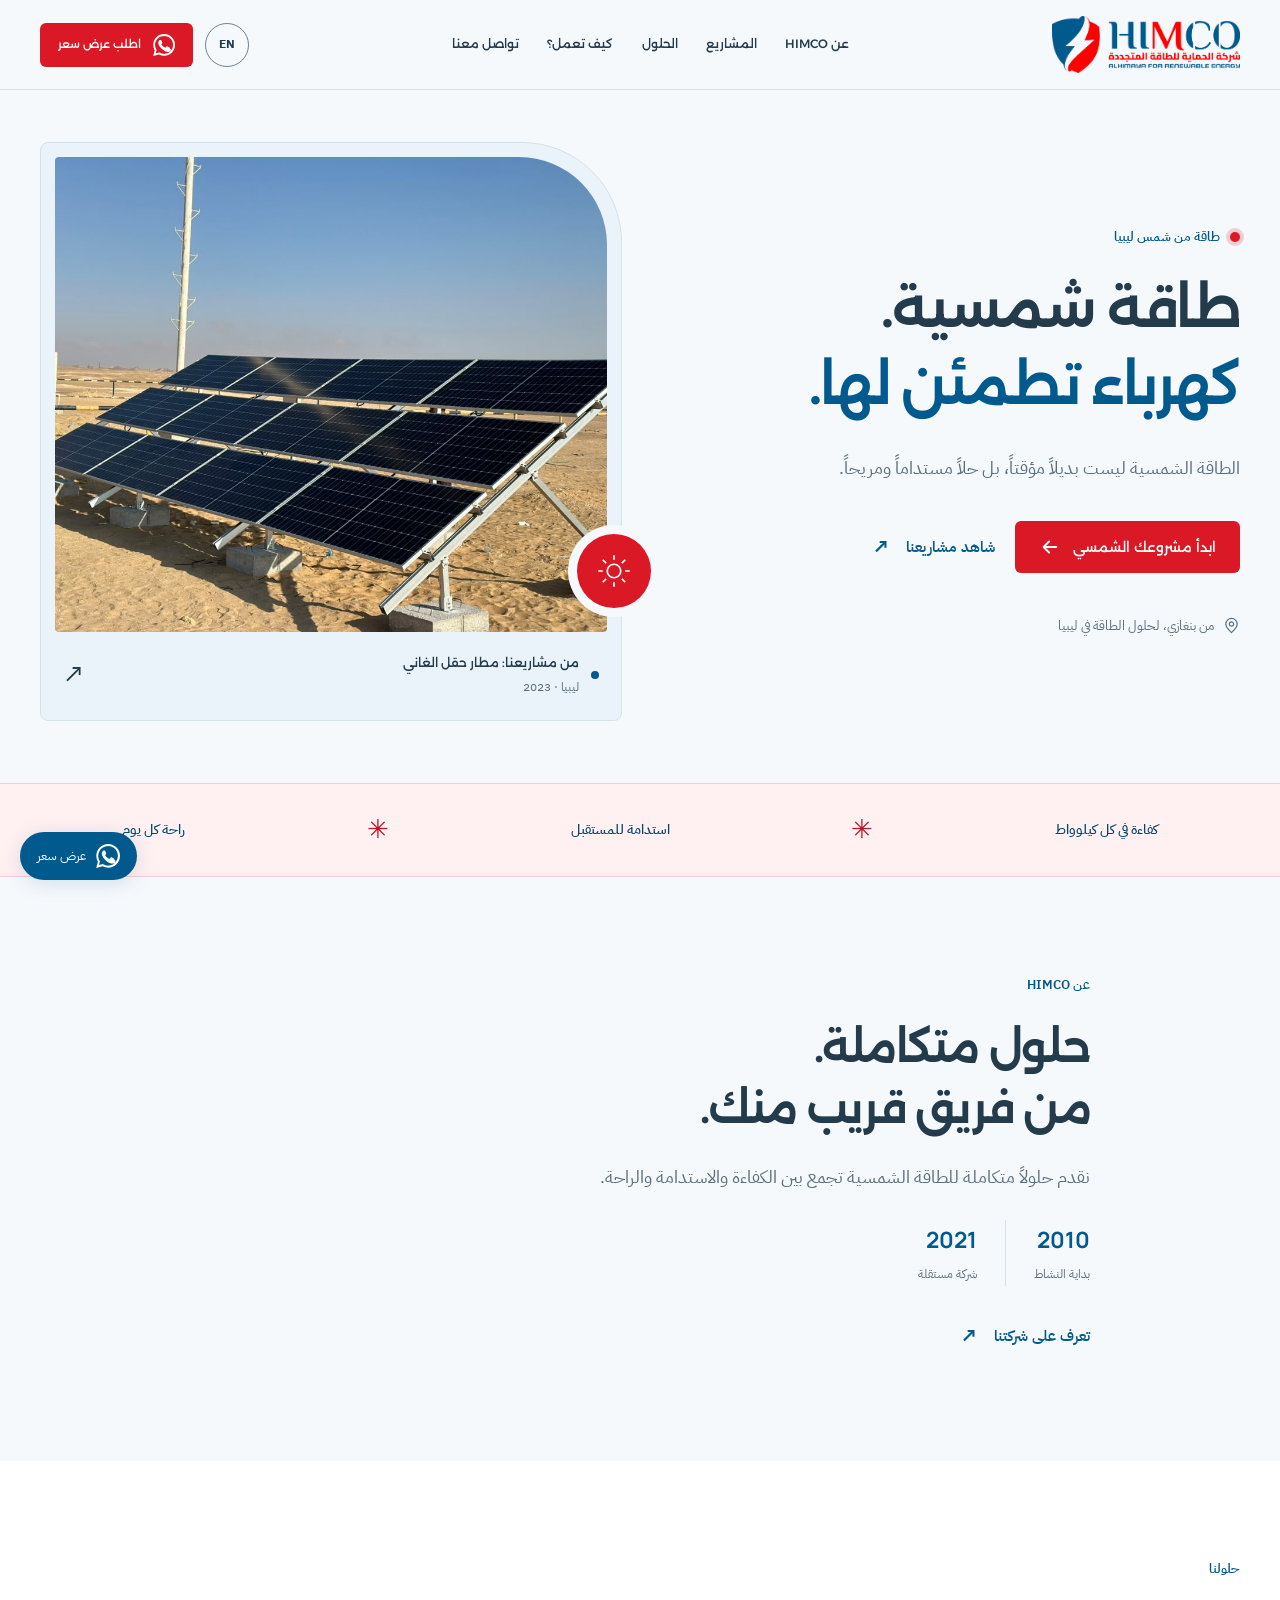
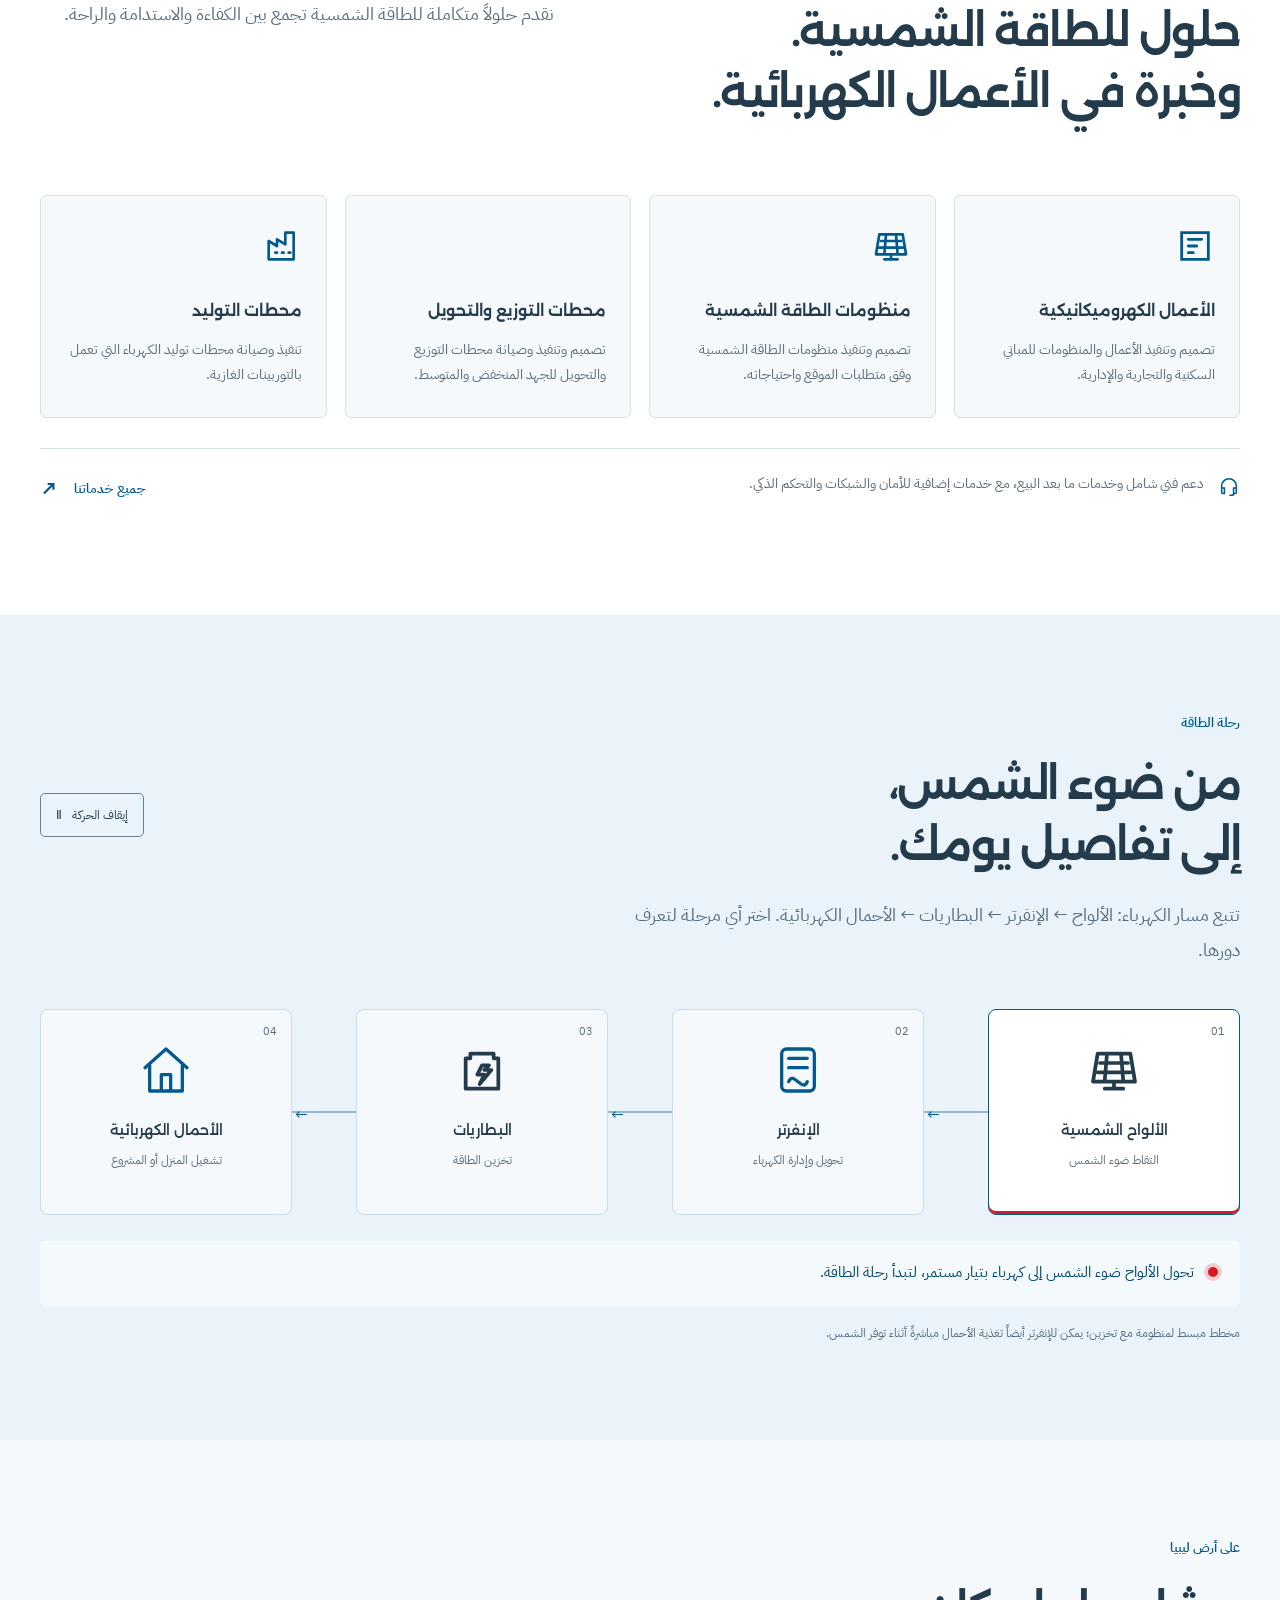
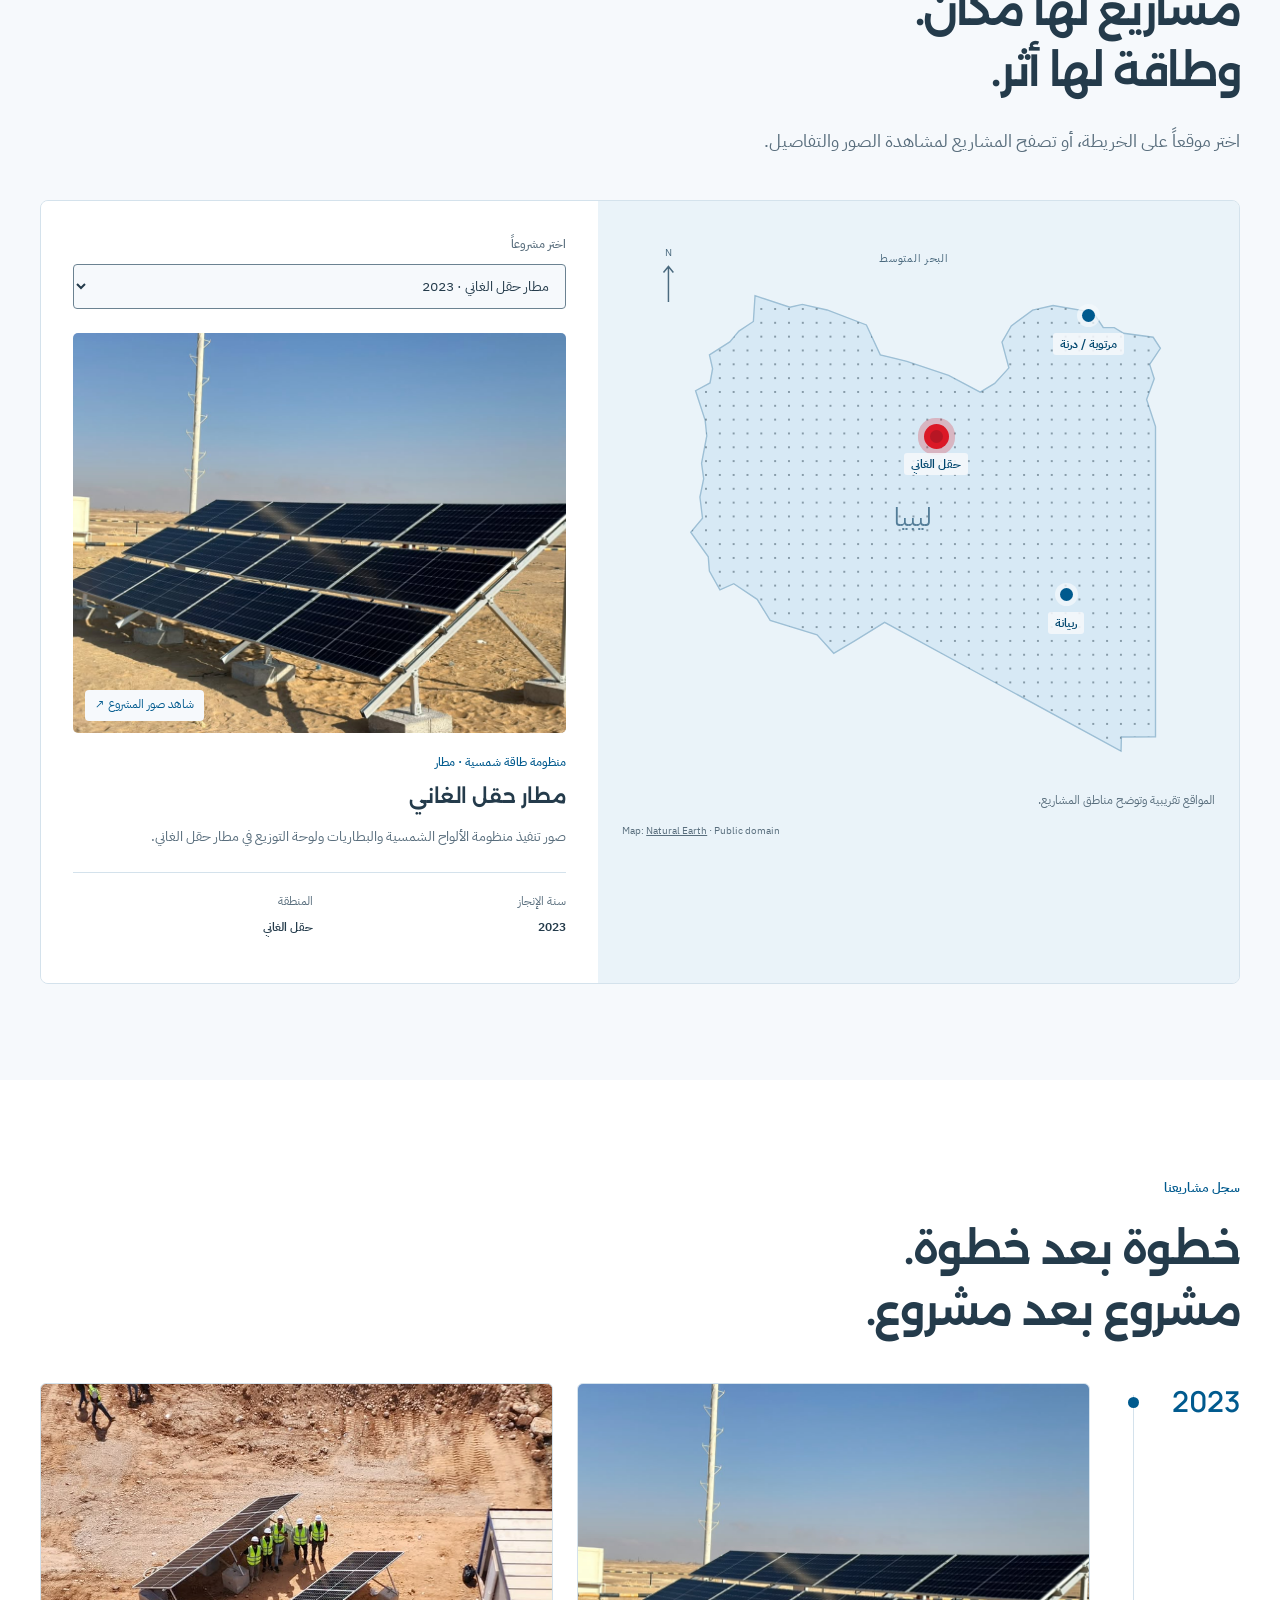
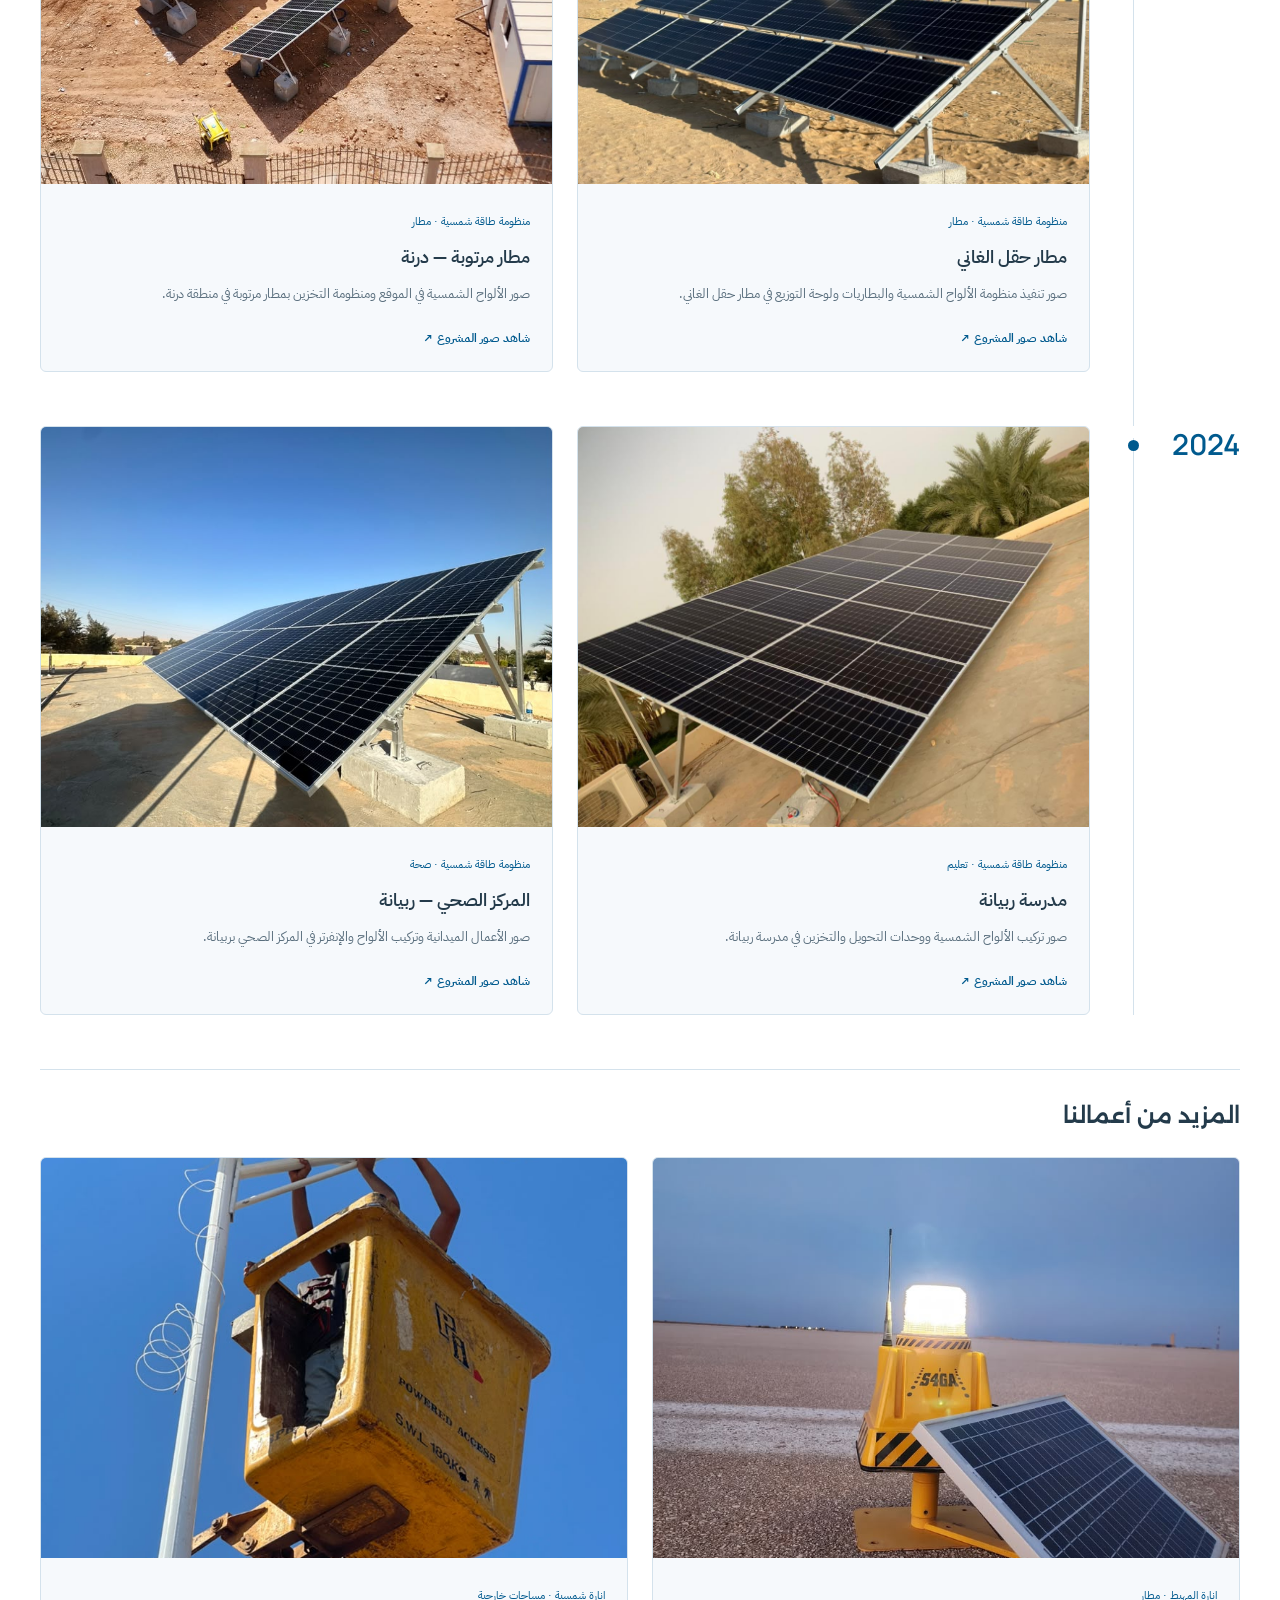
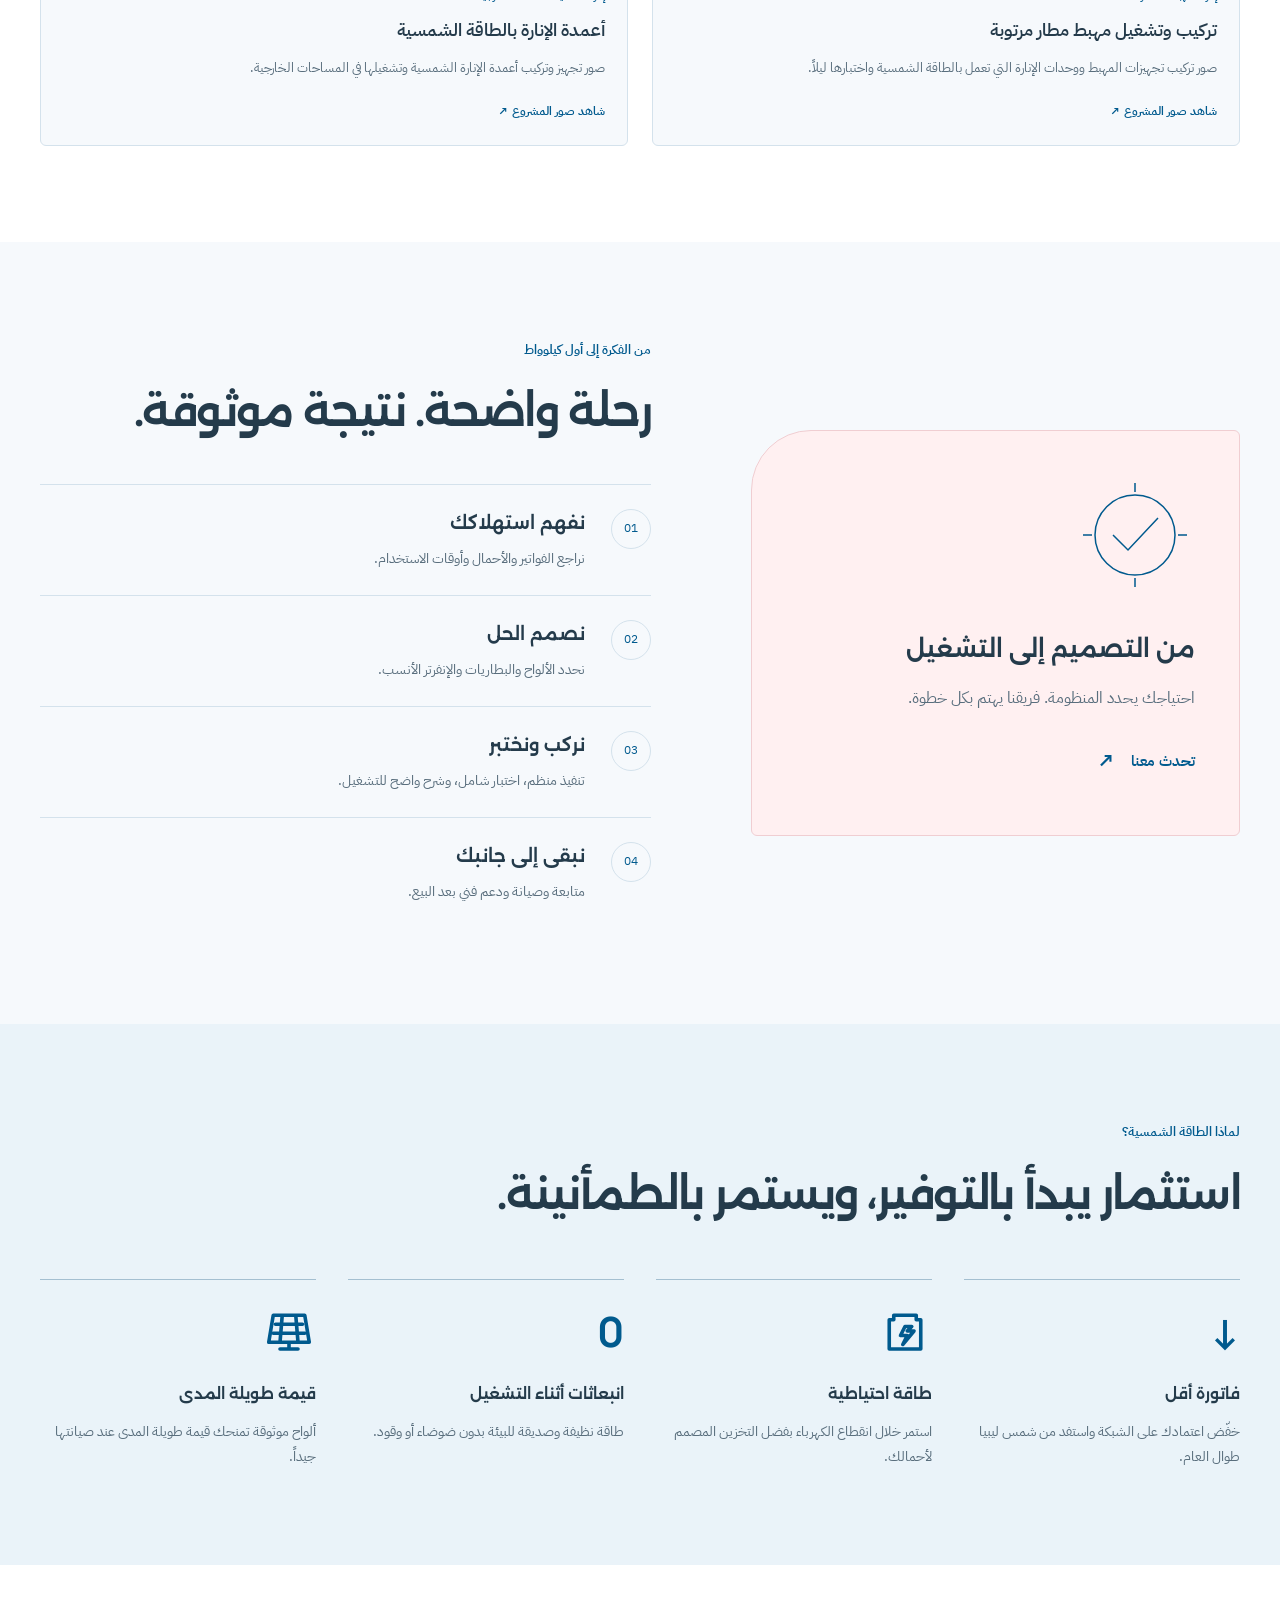
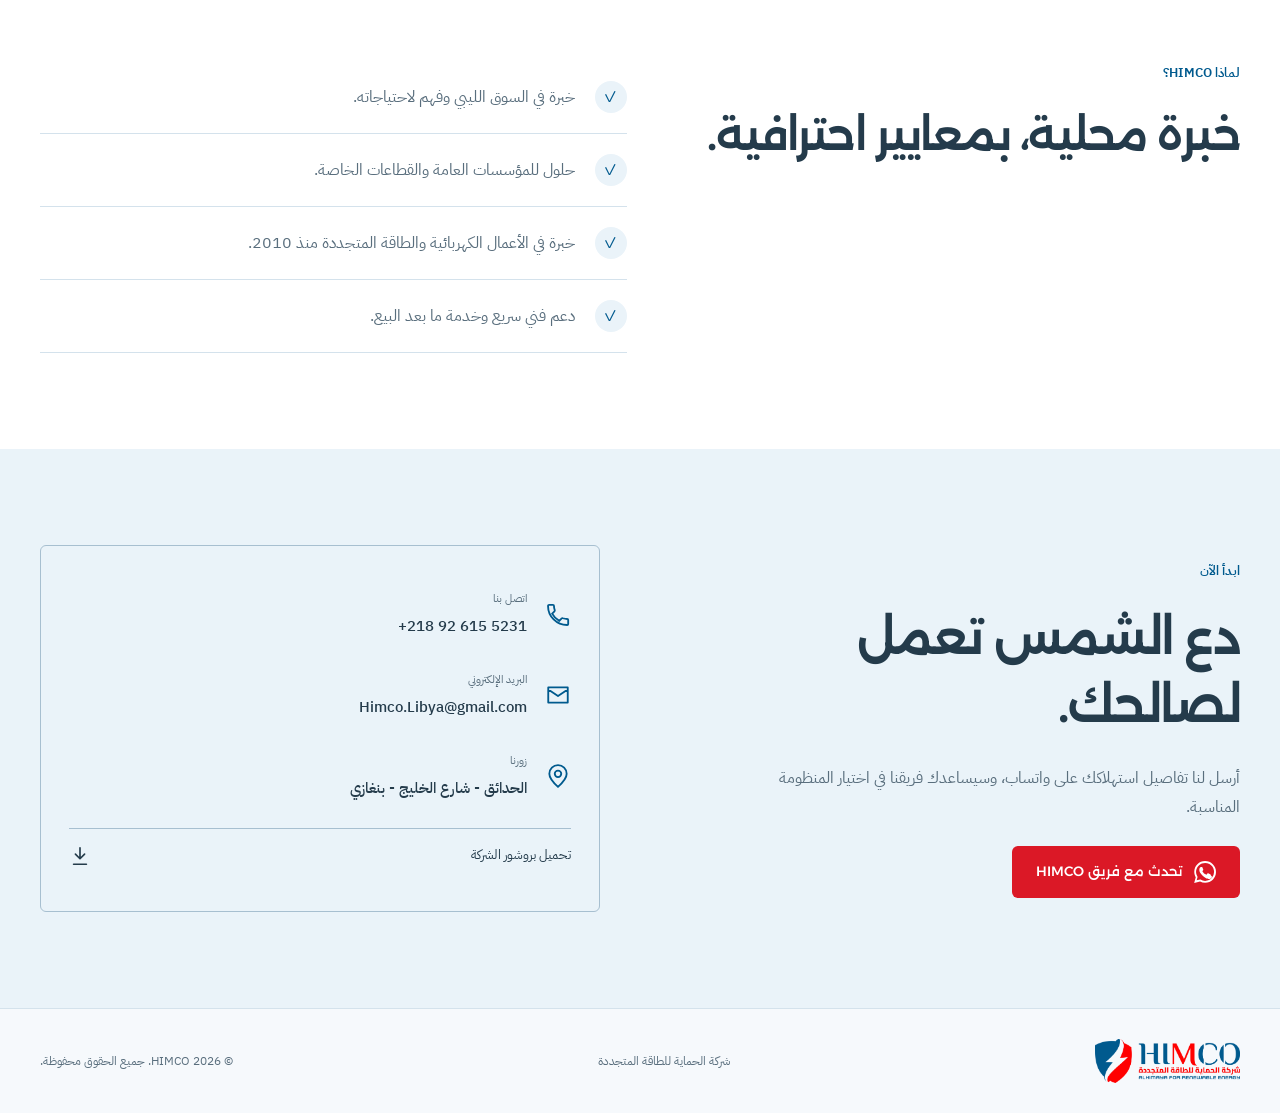
==== commit eb4f23cc: "version2" ====
--- a/index.html
+++ b/index.html
@@ -1,436 +1,387 @@
 <!doctype html>
 <html lang="ar" dir="rtl">
-
-<head>
-  <meta charset="UTF-8" />
-  <meta name="viewport" content="width=device-width, initial-scale=1.0" />
-  <meta name="theme-color" content="#020b14" />
-  <meta name="description" content="HIMCO - تصميم وتوريد وتركيب منظومات الطاقة الشمسية في بنغازي، ليبيا." />
-  <title>HIMCO | طاقة تتحرك معك</title>
-  <link rel="icon" href="logo--.png" type="image/png" />
-  <link rel="preconnect" href="https://fonts.googleapis.com" />
-  <link rel="preconnect" href="https://fonts.gstatic.com" crossorigin />
-  <link
-    href="https://fonts.googleapis.com/css2?family=Alexandria:wght@300;400;500;600;700;800&family=Space+Grotesk:wght@400;500;600;700&display=swap"
-    rel="stylesheet" />
-  <link rel="preload" href="assets/hero-benghazi.jpg" as="image" />
-  <link rel="stylesheet" href="styles.css" />
-</head>
-
-<body>
-  <div class="page-loader" aria-hidden="true">
-    <span class="loader-mark"></span>
-    <span class="loader-line"></span>
-  </div>
-
-  <aside class="energy-rail" aria-hidden="true">
-    <span class="rail-label">00</span>
-    <div class="rail-track"><i data-rail-photon></i></div>
-    <span class="rail-label">100</span>
-  </aside>
-
-  <header class="site-header" data-header>
-    <a class="brand" href="#top" aria-label="HIMCO home">
-      <img src="logo--.png" alt="HIMCO - الحماية للطاقة المتجددة" />
-    </a>
-
-    <nav class="desktop-nav" aria-label="Primary navigation">
-      <a href="#flow" data-ar="كيف تعمل" data-en="How it works">كيف تعمل</a>
-      <a href="#services" data-ar="الحلول" data-en="Solutions">الحلول</a>
-      <a href="#proof" data-ar="لماذا HIMCO" data-en="Why HIMCO">لماذا HIMCO</a>
-    </nav>
-
-    <div class="header-actions">
-      <button class="language-switch" type="button" data-language-switch aria-label="Switch to English">
-        <span>EN</span>
-      </button>
-      <a class="header-quote whatsapp-link" href="#" target="_blank" rel="noreferrer">
-        <span data-ar="إتصل بنا" data-en="Contact us">إتصل بنا</span>
-        <svg aria-hidden="true">
-          <use href="#icon-arrow"></use>
-        </svg>
+  <head>
+    <meta charset="UTF-8" />
+    <meta name="viewport" content="width=device-width, initial-scale=1.0" />
+    <meta
+      name="description"
+      content="شركة الحماية للطاقة المتجددة - تصميم وتركيب وبيع منظومات الطاقة الشمسية في بنغازي، ليبيا."
+    />
+    <meta name="theme-color" content="#f6f9fc" />
+    <meta name="robots" content="index, follow" />
+    <meta name="referrer" content="strict-origin-when-cross-origin" />
+    <meta property="og:type" content="website" />
+    <meta property="og:site_name" content="HIMCO" />
+    <meta property="og:locale" content="ar_LY" />
+    <meta property="og:title" content="HIMCO | الحماية للطاقة المتجددة" />
+    <meta property="og:description" content="شركة الحماية للطاقة المتجددة - تصميم وتركيب وبيع منظومات الطاقة الشمسية في بنغازي، ليبيا." />
+    <meta name="twitter:card" content="summary" />
+    <meta name="twitter:title" content="HIMCO | الحماية للطاقة المتجددة" />
+    <meta name="twitter:description" content="شركة الحماية للطاقة المتجددة - تصميم وتركيب وبيع منظومات الطاقة الشمسية في بنغازي، ليبيا." />
+    <title>HIMCO | الحماية للطاقة المتجددة</title>
+    <link rel="icon" href="logo--.png" type="image/png" />
+    <link rel="preconnect" href="https://fonts.googleapis.com" />
+    <link rel="preconnect" href="https://fonts.gstatic.com" crossorigin />
+    <link href="https://fonts.googleapis.com/css2?family=Alexandria:wght@400;500;600;700&family=IBM+Plex+Sans+Arabic:wght@400;500;600&family=Manrope:wght@400;500;600;700;800&display=swap" rel="stylesheet" />
+    <link rel="preload" href="assets/Projects/مطار حقل الغاني سنة 2023/WhatsApp Image 2026-09-22 at 12.08.44 PM.jpeg" as="image" />
+    <link rel="stylesheet" href="styles.css" />
+    <noscript><style>.menu-toggle, .language-switch { display: none; } @media (max-width: 760px) { .mobile-nav[hidden] { display: block !important; position: static; } }</style></noscript>
+  </head>
+  <body>
+<a class="skip-link" href="#top" data-ar="انتقل إلى المحتوى" data-en="Skip to content">انتقل إلى المحتوى</a>
+    <header class="site-header" data-header>
+      <a class="brand" href="index.html#top" aria-label="الرئيسية HIMCO" data-alt-ar="الرئيسية HIMCO" data-alt-en="HIMCO home">
+        <img width="1843" height="559" src="logo--.png" alt="HIMCO - الحماية للطاقة المتجددة" />
       </a>
-    </div>
-  </header>
-
-  <main id="top">
-    <section class="hero" aria-labelledby="hero-title">
-      <div class="hero-image" data-hero-image aria-hidden="true">
-        <img src="assets/hero-benghazi.jpg" alt="" />
+
+      <nav class="desktop-nav" aria-label="التنقل الرئيسي" data-alt-ar="التنقل الرئيسي" data-alt-en="Primary navigation"><a href="about.html" data-ar="عن HIMCO" data-en="About HIMCO">عن HIMCO</a>
+        <a href="#projects" data-ar="المشاريع" data-en="Projects">المشاريع</a>
+        <a href="#solutions" data-ar="الحلول" data-en="Solutions">الحلول</a>
+        <a href="#energy-flow" data-ar="كيف تعمل؟" data-en="How it works">كيف تعمل؟</a>
+        <a href="#contact" data-ar="تواصل معنا" data-en="Contact">تواصل معنا</a></nav>
+
+      <div class="header-actions">
+        <button class="menu-toggle" type="button" aria-expanded="false" aria-controls="mobile-nav" data-menu-toggle><svg viewBox="0 0 24 24" aria-hidden="true"><path d="M4 7h16M4 12h16M4 17h16" /></svg><span class="sr-only" data-ar="القائمة" data-en="Menu">القائمة</span></button>
+        <button class="language-switch" type="button" data-language-switch aria-label="Switch to English">
+          <span aria-hidden="true">EN</span>
+        </button>
+        <a class="button button-small button-primary whatsapp-link" href="https://wa.me/218926155231" target="_blank" rel="noreferrer">
+          <svg class="icon" aria-hidden="true"><use href="#icon-whatsapp"></use></svg>
+          <span data-ar="اطلب عرض سعر" data-en="Get a quote">اطلب عرض سعر</span>
+        </a>
       </div>
-      <div class="hero-vignette" aria-hidden="true"></div>
-      <div class="hero-grid" aria-hidden="true"></div>
-      <div class="sun-orbit" aria-hidden="true"><i></i></div>
-
-      <div class="hero-shell container">
-        <div class="hero-meta">
-          <span class="signal"><i></i><span data-ar="متاحون في بنغازي وباقي مدن ليبيا"
-              data-en="Available in libya">متاحون في
-              بنغازي وبقاي مدن ليبيا</span></span>
-          <span class="coordinates" dir="ltr">32.1194° N / 20.0868° E</span>
-        </div>
-
-        <div class="hero-copy" data-hero-copy>
-          <p class="kicker" data-ar="الحماية للطاقة المتجددة" data-en="HIMCO Renewable Energy">
-            الحماية للطاقة المتجددة
-          </p>
-          <h1 id="hero-title">
-            <span class="hero-line"><span data-ar="الطاقة الشمسية" data-en="Libyan sun.">الطاقة الشمسية</span></span>
-            <span class="hero-line outline"><span data-ar="كهرباؤك أنت." data-en="Your power.">كهرباؤك
-                أنت.</span></span>
-          </h1>
-          <p class="hero-lead"
-            data-ar="نحوّل السطح غير المستغل إلى مصدر طاقة مستدام لمشروعك أو منزلك—من التصميم الأولى حتى التشغيل والدعم."
-            data-en="We turn unused rooftops into reliable power for your business or home—from first survey to commissioning and support.">
-            نحوّل السطح غير المستغل إلى مصدر طاقة مستدام لمشروعك أو منزلك—من التصميم الأولى حتى التشغيل والدعم.
-          </p>
-
-          <div class="hero-actions">
-            <a class="primary-action magnetic whatsapp-link" href="#" target="_blank" rel="noreferrer">
-              <span data-ar="احصل على تصميم أولي" data-en="Get an initial assessment">احصل على تصميم أولي</span>
-              <span class="action-icon"><svg aria-hidden="true">
-                  <use href="#icon-whatsapp"></use>
-                </svg></span>
+    </header>
+    <nav class="mobile-nav" id="mobile-nav" aria-label="قائمة التنقل" data-alt-ar="قائمة التنقل" data-alt-en="Mobile navigation" hidden><a href="about.html" data-ar="عن HIMCO" data-en="About HIMCO">عن HIMCO</a>
+        <a href="#projects" data-ar="المشاريع" data-en="Projects">المشاريع</a>
+        <a href="#solutions" data-ar="الحلول" data-en="Solutions">الحلول</a>
+        <a href="#energy-flow" data-ar="كيف تعمل؟" data-en="How it works">كيف تعمل؟</a>
+        <a href="#contact" data-ar="تواصل معنا" data-en="Contact">تواصل معنا</a></nav>
+
+    <main id="top" tabindex="-1">
+      <section class="hero" aria-labelledby="hero-title">
+        <div class="container hero-layout">
+          <div class="hero-content">
+            <p class="eyebrow"><span class="sun-dot" aria-hidden="true"></span><span data-ar="طاقة من شمس ليبيا" data-en="Powered by the Libyan sun">طاقة من شمس ليبيا</span></p>
+            <h1 id="hero-title"><span data-ar="طاقة شمسية." data-en="Solar energy.">طاقة شمسية.</span><span class="accent" data-ar="كهرباء تطمئن لها." data-en="Power you can count on.">كهرباء تطمئن لها.</span></h1>
+            <p class="hero-copy" data-ar="الطاقة الشمسية ليست بديلاً مؤقتاً، بل حلاً مستداماً ومريحاً." data-en="Solar energy is not a temporary alternative, but a sustainable and convenient solution.">الطاقة الشمسية ليست بديلاً مؤقتاً، بل حلاً مستداماً ومريحاً.</p>
+            <div class="hero-actions">
+              <a class="button button-primary whatsapp-link" href="https://wa.me/218926155231" target="_blank" rel="noreferrer"><span data-ar="ابدأ مشروعك الشمسي" data-en="Start your solar project">ابدأ مشروعك الشمسي</span><svg class="icon arrow-icon" aria-hidden="true"><use href="#icon-arrow" /></svg></a>
+              <a class="text-link" href="#projects"><span data-ar="شاهد مشاريعنا" data-en="Explore our projects">شاهد مشاريعنا</span><span aria-hidden="true">↗</span></a>
+            </div>
+            <div class="hero-note"><svg class="icon" aria-hidden="true"><use href="#icon-location" /></svg><span data-ar="من بنغازي، لحلول الطاقة في ليبيا" data-en="From Benghazi, for energy across Libya">من بنغازي، لحلول الطاقة في ليبيا</span></div>
+          </div>
+          <figure class="hero-visual">
+            <img src="assets/Projects/مطار حقل الغاني سنة 2023/WhatsApp Image 2026-09-22 at 12.08.44 PM.jpeg" alt="ألواح شمسية في مشروع HIMCO بمطار حقل الغاني" data-alt-ar="ألواح شمسية في مشروع HIMCO بمطار حقل الغاني" data-alt-en="Solar panels at HIMCO’s Ghani Field Airport project" fetchpriority="high" width="1080" height="810" />
+            <figcaption><span class="project-dot" aria-hidden="true"></span><div><strong data-ar="من مشاريعنا: مطار حقل الغاني" data-en="Our work: Ghani Field Airport">من مشاريعنا: مطار حقل الغاني</strong><span data-ar="ليبيا · 2023" data-en="Libya · 2023">ليبيا · 2023</span></div><a href="#projects" aria-label="استكشف المشروع" data-alt-ar="استكشف المشروع" data-alt-en="Explore project">↗</a></figcaption>
+            <div class="solar-seal" aria-hidden="true"><svg viewBox="0 0 32 32"><circle cx="16" cy="16" r="6" /><path d="M16 2v4m0 20v4M2 16h4m20 0h4M6 6l3 3m14 14 3 3M6 26l3-3M23 9l3-3" /></svg></div>
+          </figure>
+        </div>
+      </section>
+      <div class="value-strip"><div class="container"><span data-ar="كفاءة في كل كيلوواط" data-en="Efficiency in every kilowatt">كفاءة في كل كيلوواط</span><span class="strip-sun" aria-hidden="true">✳</span><span data-ar="استدامة للمستقبل" data-en="Sustainability for tomorrow">استدامة للمستقبل</span><span class="strip-sun" aria-hidden="true">✳</span><span data-ar="راحة كل يوم" data-en="Everyday convenience">راحة كل يوم</span></div></div>
+      <section class="company-intro section" id="about">
+        <div class="container company-overview">
+          <div><p class="eyebrow" data-ar="عن HIMCO" data-en="Meet HIMCO">عن HIMCO</p><h2 data-ar="حلول متكاملة.
+من فريق قريب منك." data-en="Complete solutions.
+A team close to you.">حلول متكاملة. من فريق قريب منك.</h2><p class="section-lead" data-ar="نقدم حلولاً متكاملة للطاقة الشمسية تجمع بين الكفاءة والاستدامة والراحة." data-en="We provide integrated solar energy solutions that combine efficiency, sustainability, and convenience.">نقدم حلولاً متكاملة للطاقة الشمسية تجمع بين الكفاءة والاستدامة والراحة.</p><div class="company-facts"><span><strong data-ar="2010" data-en="2010">2010</strong><small data-ar="بداية النشاط" data-en="Operations began">بداية النشاط</small></span><span><strong data-ar="2021" data-en="2021">2021</strong><small data-ar="شركة مستقلة" data-en="Independent company">شركة مستقلة</small></span></div><a class="text-link" href="about.html"><span data-ar="تعرف على شركتنا" data-en="Get to know our company">تعرف على شركتنا</span><span aria-hidden="true">↗</span></a></div>
+        </div>
+      </section>
+
+      <section class="intro section" id="solutions">
+        <div class="container intro-layout">
+          <div class="section-heading reveal">
+            <p class="eyebrow" data-ar="حلولنا" data-en="Our solutions">حلولنا</p>
+            <h2 data-ar="حلول للطاقة الشمسية.
+وخبرة في الأعمال الكهربائية." data-en="Solar energy solutions.
+Electrical expertise.">حلول للطاقة الشمسية.
+وخبرة في الأعمال الكهربائية.</h2>
+          </div>
+          <p class="section-lead reveal" data-ar="نقدم حلولاً متكاملة للطاقة الشمسية تجمع بين الكفاءة والاستدامة والراحة." data-en="We provide integrated solar energy solutions that combine efficiency, sustainability, and convenience.">نقدم حلولاً متكاملة للطاقة الشمسية تجمع بين الكفاءة والاستدامة والراحة.</p>
+        </div>
+
+        <div class="container solution-grid">
+          <article class="solution-card reveal"><svg class="service-icon" aria-hidden="true"><use href="#icon-plan" /></svg><h3 data-ar="الأعمال الكهروميكانيكية" data-en="Electromechanical works">الأعمال الكهروميكانيكية</h3><p data-ar="تصميم وتنفيذ الأعمال والمنظومات للمباني السكنية والتجارية والإدارية." data-en="Design and implementation of works and systems for residential, commercial and administrative buildings.">تصميم وتنفيذ الأعمال والمنظومات للمباني السكنية والتجارية والإدارية.</p></article>
+          <article class="solution-card reveal"><svg class="service-icon" aria-hidden="true"><use href="#icon-panel" /></svg><h3 data-ar="منظومات الطاقة الشمسية" data-en="Solar energy systems">منظومات الطاقة الشمسية</h3><p data-ar="تصميم وتنفيذ منظومات الطاقة الشمسية وفق متطلبات الموقع واحتياجاته." data-en="Design and implementation of solar energy systems for the site and its requirements.">تصميم وتنفيذ منظومات الطاقة الشمسية وفق متطلبات الموقع واحتياجاته.</p></article>
+          <article class="solution-card reveal"><svg class="service-icon" aria-hidden="true"><use href="#icon-inverter" /></svg><h3 data-ar="محطات التوزيع والتحويل" data-en="Distribution &amp; substations">محطات التوزيع والتحويل</h3><p data-ar="تصميم وتنفيذ وصيانة محطات التوزيع والتحويل للجهد المنخفض والمتوسط." data-en="Design, implementation and maintenance of low and medium voltage distribution stations and substations.">تصميم وتنفيذ وصيانة محطات التوزيع والتحويل للجهد المنخفض والمتوسط.</p></article>
+          <article class="solution-card reveal"><svg class="service-icon" aria-hidden="true"><use href="#icon-power" /></svg><h3 data-ar="محطات التوليد" data-en="Power generation stations">محطات التوليد</h3><p data-ar="تنفيذ وصيانة محطات توليد الكهرباء التي تعمل بالتوربينات الغازية." data-en="Implementation and maintenance of gas turbine power generation stations.">تنفيذ وصيانة محطات توليد الكهرباء التي تعمل بالتوربينات الغازية.</p></article>
+        </div>
+        <div class="container services-support"><svg class="icon" aria-hidden="true"><use href="#icon-support" /></svg><p data-ar="دعم فني شامل وخدمات ما بعد البيع، مع خدمات إضافية للأمان والشبكات والتحكم الذكي." data-en="Comprehensive technical support and after-sales service, with additional safety, networking and smart control services.">دعم فني شامل وخدمات ما بعد البيع، مع خدمات إضافية للأمان والشبكات والتحكم الذكي.</p><a class="text-link" href="about.html#services"><span data-ar="جميع خدماتنا" data-en="All our services">جميع خدماتنا</span><span aria-hidden="true">↗</span></a></div>
+      </section>
+
+<section class="energy-section section" id="energy-flow" aria-labelledby="flow-title">
+        <div class="container">
+          <div class="section-heading"><p class="eyebrow" data-ar="رحلة الطاقة" data-en="Follow the energy">رحلة الطاقة</p><div class="heading-row"><h2 id="flow-title" data-ar="من ضوء الشمس،
+إلى تفاصيل يومك." data-en="From sunlight,
+to your everyday.">من ضوء الشمس، إلى تفاصيل يومك.</h2><button class="motion-toggle" type="button" data-flow-toggle aria-pressed="false"><span data-ar="إيقاف الحركة" data-en="Pause animation">إيقاف الحركة</span><span aria-hidden="true">Ⅱ</span></button></div><p class="section-lead" data-ar="تتبع مسار الكهرباء: الألواح ← الإنفرتر ← البطاريات ← الأحمال الكهربائية. اختر أي مرحلة لتعرف دورها." data-en="Follow electricity from panels → inverter → batteries → electrical loads. Select a stage to learn what it does.">تتبع مسار الكهرباء: الألواح ← الإنفرتر ← البطاريات ← الأحمال الكهربائية. اختر أي مرحلة لتعرف دورها.</p></div>
+          <div class="energy-flow" data-energy-flow>
+            <button class="flow-stage is-active" type="button" data-flow-stage="0" aria-pressed="true"><span class="flow-number">01</span><svg aria-hidden="true"><use href="#icon-panel" /></svg><strong data-ar="الألواح الشمسية" data-en="Solar panels">الألواح الشمسية</strong><small data-ar="التقاط ضوء الشمس" data-en="Capture sunlight">التقاط ضوء الشمس</small></button>
+            <div class="flow-connector" aria-hidden="true"><span></span><i>→</i></div>
+            <button class="flow-stage" type="button" data-flow-stage="1" aria-pressed="false"><span class="flow-number">02</span><svg aria-hidden="true"><use href="#icon-inverter" /></svg><strong data-ar="الإنفرتر" data-en="Inverter">الإنفرتر</strong><small data-ar="تحويل وإدارة الكهرباء" data-en="Convert & manage power">تحويل وإدارة الكهرباء</small></button>
+            <div class="flow-connector" aria-hidden="true"><span></span><i>→</i></div>
+            <button class="flow-stage" type="button" data-flow-stage="2" aria-pressed="false"><span class="flow-number">03</span><svg aria-hidden="true"><use href="#icon-battery" /></svg><strong data-ar="البطاريات" data-en="Batteries">البطاريات</strong><small data-ar="تخزين الطاقة" data-en="Store energy">تخزين الطاقة</small></button>
+            <div class="flow-connector" aria-hidden="true"><span></span><i>→</i></div>
+            <button class="flow-stage" type="button" data-flow-stage="3" aria-pressed="false"><span class="flow-number">04</span><svg aria-hidden="true"><use href="#icon-loads" /></svg><strong data-ar="الأحمال الكهربائية" data-en="Electrical loads">الأحمال الكهربائية</strong><small data-ar="تشغيل المنزل أو المشروع" data-en="Power your home or business">تشغيل المنزل أو المشروع</small></button>
+          </div>
+          <div class="flow-explanation"><span class="sun-dot" aria-hidden="true"></span><p data-flow-description></p></div>
+          <p class="diagram-note" data-ar="مخطط مبسط لمنظومة مع تخزين؛ يمكن للإنفرتر أيضاً تغذية الأحمال مباشرةً أثناء توفر الشمس." data-en="Simplified system with storage; the inverter can also supply loads directly while sunlight is available.">مخطط مبسط لمنظومة مع تخزين؛ يمكن للإنفرتر أيضاً تغذية الأحمال مباشرةً أثناء توفر الشمس.</p>
+        </div>
+      </section>
+      <section class="projects-section section" id="projects" aria-labelledby="projects-title">
+        <div class="container">
+          <div class="section-heading"><p class="eyebrow" data-ar="على أرض ليبيا" data-en="On the ground in Libya">على أرض ليبيا</p><h2 id="projects-title" data-ar="مشاريع لها مكان.
+وطاقة لها أثر." data-en="Real places.
+Lasting energy.">مشاريع لها مكان. وطاقة لها أثر.</h2><p class="section-lead" data-ar="اختر موقعاً على الخريطة، أو تصفح المشاريع لمشاهدة الصور والتفاصيل." data-en="Select a location on the map, or browse the projects to see photographs and details.">اختر موقعاً على الخريطة، أو تصفح المشاريع لمشاهدة الصور والتفاصيل.</p></div>
+          <div class="project-explorer">
+            <div class="map-panel"><div class="libya-map" data-libya-map><svg viewBox="0 0 600 560" role="img" aria-label="Map of Libya" data-alt-ar="خريطة ليبيا" data-alt-en="Map of Libya"><defs><pattern id="map-dots" width="14" height="14" patternUnits="userSpaceOnUse"><circle cx="1" cy="1" r="1" fill="currentColor" /></pattern></defs><path data-libya-shape class="country-shape"/><path data-libya-pattern class="country-pattern" fill="url(#map-dots)"/><text x="295" y="305" class="country-name" text-anchor="middle" data-ar="ليبيا" data-en="LIBYA">ليبيا</text><text x="295" y="37" class="sea-name" text-anchor="middle" data-ar="البحر المتوسط" data-en="MEDITERRANEAN SEA">البحر المتوسط</text><g class="north-marker"><path d="M47 42v36m-5-30 5-6 5 6"/><text x="47" y="31" text-anchor="middle">N</text></g></svg><div data-map-markers></div></div><p class="map-note" data-ar="المواقع تقريبية وتوضح مناطق المشاريع." data-en="Markers indicate approximate project areas.">المواقع تقريبية وتوضح مناطق المشاريع.</p><small class="map-credit">Map: <a href="https://www.naturalearthdata.com/about/terms-of-use/" target="_blank" rel="noreferrer">Natural Earth</a> · Public domain</small></div>
+            <div class="project-detail"><label for="project-select" data-ar="اختر مشروعاً" data-en="Choose a project">اختر مشروعاً</label><select id="project-select" data-project-select></select><div data-project-detail aria-live="polite" aria-atomic="true"></div></div>
+          </div>
+          <noscript><style>.project-explorer, .timeline-section { display: none; }</style><p>استكشف صور المشاريع عبر الروابط التالية. Enable JavaScript for the interactive map and galleries.</p><p><a class="text-link" href="assets/Projects/مطار حقل الغاني سنة 2023/WhatsApp Image 2026-09-22 at 12.08.44 PM.jpeg">مطار حقل الغاني · Ghani Field Airport · 2023</a></p><p><a class="text-link" href="assets/Projects/مطار مرتوبة ( درنة ) 2023/WhatsApp Image 2026-09-22 at 12.10.18 PM.jpeg">مطار مرتوبة · Martuba Airport · 2023</a></p></noscript>
+        </div>
+      </section>
+      <section class="timeline-section section" id="timeline" aria-labelledby="timeline-title"><div class="container"><div class="section-heading"><p class="eyebrow" data-ar="سجل مشاريعنا" data-en="Our project record">سجل مشاريعنا</p><h2 id="timeline-title" data-ar="خطوة بعد خطوة.
+مشروع بعد مشروع." data-en="Step by step.
+Project by project.">خطوة بعد خطوة. مشروع بعد مشروع.</h2></div><div class="project-timeline" data-project-timeline></div><div class="undated-projects"><h3 data-ar="المزيد من أعمالنا" data-en="More of our work">المزيد من أعمالنا</h3><div class="project-card-grid" data-undated-projects></div></div></div></section>
+      <section class="story section" id="process">
+        <div class="container story-layout">
+          <div class="process-summary"><svg viewBox="0 0 120 120" aria-hidden="true"><circle cx="60" cy="60" r="40"/><path d="m38 60 15 15 30-32M60 8v9m0 86v9M8 60h9m86 0h9" /></svg><h3 data-ar="من التصميم إلى التشغيل" data-en="From design to operation">من التصميم إلى التشغيل</h3><p data-ar="احتياجك يحدد المنظومة. فريقنا يهتم بكل خطوة." data-en="Your needs shape the system. Our team handles each step.">احتياجك يحدد المنظومة. فريقنا يهتم بكل خطوة.</p><a class="text-link whatsapp-link" href="https://wa.me/218926155231" target="_blank" rel="noreferrer"><span data-ar="تحدث معنا" data-en="Talk to us">تحدث معنا</span><span aria-hidden="true">↗</span></a></div>
+
+          <div class="story-content">
+            <div class="section-heading reveal">
+              <p class="eyebrow" data-ar="من الفكرة إلى أول كيلوواط" data-en="From idea to first kilowatt">
+                من الفكرة إلى أول كيلوواط
+              </p>
+              <h2 data-ar="رحلة واضحة. نتيجة موثوقة." data-en="A clear journey. A reliable result.">
+                رحلة واضحة. نتيجة موثوقة.
+              </h2>
+            </div>
+            <ol class="process-list">
+              <li class="process-step reveal">
+                <span>01</span>
+                <div>
+                  <h3 data-ar="نفهم استهلاكك" data-en="Understand your usage">نفهم استهلاكك</h3>
+                  <p data-ar="نراجع الفواتير والأحمال وأوقات الاستخدام." data-en="We review bills, loads and usage patterns.">
+                    نراجع الفواتير والأحمال وأوقات الاستخدام.
+                  </p>
+                </div>
+              </li>
+              <li class="process-step reveal">
+                <span>02</span>
+                <div>
+                  <h3 data-ar="نصمم الحل" data-en="Design the solution">نصمم الحل</h3>
+                  <p data-ar="نحدد الألواح والبطاريات والإنفرتر الأنسب." data-en="We select the right panels, storage and inverter.">
+                    نحدد الألواح والبطاريات والإنفرتر الأنسب.
+                  </p>
+                </div>
+              </li>
+              <li class="process-step reveal">
+                <span>03</span>
+                <div>
+                  <h3 data-ar="نركب ونختبر" data-en="Install and test">نركب ونختبر</h3>
+                  <p data-ar="تنفيذ منظم، اختبار شامل، وشرح واضح للتشغيل." data-en="Careful installation, complete testing and a clear handover.">
+                    تنفيذ منظم، اختبار شامل، وشرح واضح للتشغيل.
+                  </p>
+                </div>
+              </li>
+              <li class="process-step reveal">
+                <span>04</span>
+                <div>
+                  <h3 data-ar="نبقى إلى جانبك" data-en="Stay by your side">نبقى إلى جانبك</h3>
+                  <p data-ar="متابعة وصيانة ودعم فني بعد البيع." data-en="Ongoing maintenance and responsive after-sales support.">
+                    متابعة وصيانة ودعم فني بعد البيع.
+                  </p>
+                </div>
+              </li>
+            </ol>
+          </div>
+        </div>
+      </section>
+
+      <section class="benefits section" id="why-us">
+        <div class="benefits-orbit" aria-hidden="true"></div>
+        <div class="container">
+          <div class="benefits-heading reveal">
+            <p class="eyebrow" data-ar="لماذا الطاقة الشمسية؟" data-en="Why solar?">لماذا الطاقة الشمسية؟</p>
+            <h2 data-ar="استثمار يبدأ بالتوفير، ويستمر بالطمأنينة." data-en="An investment that saves today and reassures tomorrow.">
+              استثمار يبدأ بالتوفير، ويستمر بالطمأنينة.
+            </h2>
+          </div>
+
+          <div class="benefit-grid">
+            <article class="benefit-card reveal">
+              <strong>↓</strong>
+              <h3 data-ar="فاتورة أقل" data-en="Lower bills">فاتورة أقل</h3>
+              <p data-ar="خفّض اعتمادك على الشبكة واستفد من شمس ليبيا طوال العام." data-en="Reduce grid dependence and benefit from Libya's year-round sun.">
+                خفّض اعتمادك على الشبكة واستفد من شمس ليبيا طوال العام.
+              </p>
+            </article>
+            <article class="benefit-card reveal">
+              <svg aria-hidden="true"><use href="#icon-battery" /></svg>
+              <h3 data-ar="طاقة احتياطية" data-en="Backup power">طاقة احتياطية</h3>
+              <p data-ar="استمر خلال انقطاع الكهرباء بفضل التخزين المصمم لأحمالك." data-en="Keep operating during outages with storage sized for your loads.">
+                استمر خلال انقطاع الكهرباء بفضل التخزين المصمم لأحمالك.
+              </p>
+            </article>
+            <article class="benefit-card reveal">
+              <strong>0</strong>
+              <h3 data-ar="انبعاثات أثناء التشغيل" data-en="Operating emissions">انبعاثات أثناء التشغيل</h3>
+              <p data-ar="طاقة نظيفة وصديقة للبيئة بدون ضوضاء أو وقود." data-en="Clean, quiet energy without ongoing fuel use.">
+                طاقة نظيفة وصديقة للبيئة بدون ضوضاء أو وقود.
+              </p>
+            </article>
+            <article class="benefit-card reveal">
+              <svg aria-hidden="true"><use href="#icon-panel" /></svg>
+              <h3 data-ar="قيمة طويلة المدى" data-en="Long-term value">قيمة طويلة المدى</h3>
+              <p data-ar="ألواح موثوقة تمنحك قيمة طويلة المدى عند صيانتها جيداً." data-en="Reliable panels deliver long-term value with proper care.">
+                ألواح موثوقة تمنحك قيمة طويلة المدى عند صيانتها جيداً.
+              </p>
+            </article>
+          </div>
+        </div>
+      </section>
+
+      <section class="trust section">
+        <div class="container trust-layout">
+          <div class="section-heading reveal">
+            <p class="eyebrow" data-ar="لماذا HIMCO؟" data-en="Why HIMCO?">لماذا HIMCO؟</p>
+            <h2 data-ar="خبرة محلية، بمعايير احترافية." data-en="Local experience. Professional standards.">
+              خبرة محلية، بمعايير احترافية.
+            </h2>
+          </div>
+          <div class="trust-points">
+            <div class="trust-point reveal">
+              <span aria-hidden="true">✓</span>
+              <p data-ar="خبرة في السوق الليبي وفهم لاحتياجاته." data-en="Experience in the Libyan market and its energy needs.">
+                خبرة في السوق الليبي وفهم لاحتياجاته.
+              </p>
+            </div>
+            <div class="trust-point reveal">
+              <span aria-hidden="true">✓</span>
+              <p data-ar="حلول للمؤسسات العامة والقطاعات الخاصة." data-en="Solutions for public institutions and private businesses.">
+                حلول للمؤسسات العامة والقطاعات الخاصة.
+              </p>
+            </div>
+            <div class="trust-point reveal">
+              <span aria-hidden="true">✓</span>
+              <p data-ar="خبرة في الأعمال الكهربائية والطاقة المتجددة منذ 2010." data-en="Electrical and renewable energy experience since 2010.">
+                خبرة في الأعمال الكهربائية والطاقة المتجددة منذ 2010.
+              </p>
+            </div>
+            <div class="trust-point reveal">
+              <span aria-hidden="true">✓</span>
+              <p data-ar="دعم فني سريع وخدمة ما بعد البيع." data-en="Responsive technical support and after-sales service.">
+                دعم فني سريع وخدمة ما بعد البيع.
+              </p>
+            </div>
+          </div>
+        </div>
+      </section>
+
+      <section class="contact section" id="contact">
+        <div class="contact-sun" aria-hidden="true"></div>
+        <div class="container contact-layout">
+          <div class="contact-copy reveal">
+            <p class="eyebrow" data-ar="ابدأ الآن" data-en="Start today">ابدأ الآن</p>
+            <h2 data-ar="دع الشمس تعمل لصالحك." data-en="Put the sun to work for you.">دع الشمس تعمل لصالحك.</h2>
+            <p
+              data-ar="أرسل لنا تفاصيل استهلاكك على واتساب، وسيساعدك فريقنا في اختيار المنظومة المناسبة."
+              data-en="Send your usage details on WhatsApp and our team will help you choose the right system."
+            >
+              أرسل لنا تفاصيل استهلاكك على واتساب، وسيساعدك فريقنا في اختيار المنظومة المناسبة.
+            </p>
+            <a class="button button-light whatsapp-link" href="https://wa.me/218926155231" target="_blank" rel="noreferrer">
+              <svg class="icon" aria-hidden="true"><use href="#icon-whatsapp"></use></svg>
+              <span data-ar="تحدث مع فريق HIMCO" data-en="Talk to the HIMCO team">تحدث مع فريق HIMCO</span>
             </a>
-            <a class="text-action" href="#flow">
-              <span data-ar="شاهد رحلة الطاقة" data-en="Follow the energy">شاهد رحلة الطاقة</span>
-              <svg aria-hidden="true">
-                <use href="#icon-arrow-down"></use>
-              </svg>
+          </div>
+
+          <address class="contact-card reveal">
+            <a href="tel:+218926155231">
+              <svg class="contact-icon" aria-hidden="true"><use href="#icon-phone"></use></svg>
+              <span>
+                <small data-ar="اتصل بنا" data-en="Call us">اتصل بنا</small>
+                <bdi dir="ltr">+218 92 615 5231</bdi>
+              </span>
             </a>
-          </div>
-        </div>
-
-        <div class="hero-index" aria-label="System promise">
-          <div>
-            <span class="mono">01</span>
-            <p data-ar="تصميم حسب استهلاكك" data-en="Sized to your usage">تصميم حسب استهلاكك</p>
-          </div>
-          <div>
-            <span class="mono">02</span>
-            <p data-ar="تركيب بمعايير احترافية" data-en="Professionally installed">تركيب بمعايير احترافية</p>
-          </div>
-          <div>
-            <span class="mono">03</span>
-            <p data-ar="دعم محلي بعد التشغيل" data-en="Local aftercare">دعم محلي بعد التشغيل</p>
-          </div>
-        </div>
-      </div>
-    </section>
-
-    <div class="ticker" aria-hidden="true">
-      <div class="ticker-track">
-        <span>DESIGN</span><i></i><span>SUPPLY</span><i></i><span>INSTALL</span><i></i><span>STORE</span><i></i><span>SUPPORT</span><i></i>
-        <span>DESIGN</span><i></i><span>SUPPLY</span><i></i><span>INSTALL</span><i></i><span>STORE</span><i></i><span>SUPPORT</span><i></i>
-      </div>
-    </div>
-
-    <section class="manifesto section">
-      <div class="container manifesto-layout">
-        <div class="section-code mono reveal">HIMCO / 001</div>
-        <div>
-          <p class="eyebrow reveal" data-ar="فكرتنا بسيطة" data-en="Our idea is simple">فكرتنا بسيطة</p>
-          <h2 class="word-reveal" data-split-text data-ar="الشمس مش بديل مؤقت. لكن حل مستدام ومريح."
-            data-en="Solar is not a temporary alternative. It is the next infrastructure.">
-            الشمس مش حل مؤقتو لكن حل مستدام ومريح.
-          </h2>
-          <div class="manifesto-note reveal">
-            <span class="note-line"></span>
-            <p data-ar="نبني منظومات متوازنة بين الإنتاج والتخزين والاستهلاك، لأن أفضل نظام ليس الأكبر—بل الأدق."
-              data-en="We balance generation, storage and consumption, because the best system is not the biggest—it is the most precise.">
-              نبني منظومات متوازنة بين الإنتاج والتخزين والاستهلاك، لأن أفضل نظام ليس الأكبر—بل الأدق.
-            </p>
-          </div>
-        </div>
-      </div>
-    </section>
-
-    <section class="flow section" id="flow" data-flow-section>
-      <div class="container flow-heading">
-        <div class="section-code mono reveal">SYSTEM / FLOW</div>
-        <div class="section-title reveal">
-          <p class="eyebrow" data-ar="كيف تعمل المنظومة" data-en="How the system works">كيف تعمل المنظومة</p>
-          <h2 data-ar="رحلة الضي لعند البريزة ." data-en="From sunlight to the socket.">رحلة الضي لعند البريزة
-            .</h2>
-        </div>
-      </div>
-
-      <div class="container flow-layout">
-        <div class="flow-stage" data-flow-stage="0">
-          <div class="flow-status mono">
-            <span>ENERGY PATH</span>
-            <b data-flow-count>01 / 04</b>
-          </div>
-          <div class="flow-circuit" aria-hidden="true">
-            <span class="circuit-line"></span>
-            <div class="flow-node active" data-node="0">
-              <svg>
-                <use href="#icon-sun"></use>
-              </svg>
-              <span>SUN</span>
-            </div>
-            <div class="flow-node" data-node="1">
-              <svg>
-                <use href="#icon-inverter"></use>
-              </svg>
-              <span>DC / AC</span>
-            </div>
-            <div class="flow-node" data-node="2">
-              <svg>
-                <use href="#icon-battery"></use>
-              </svg>
-              <span>STORE</span>
-            </div>
-            <div class="flow-node" data-node="3">
-              <svg>
-                <use href="#icon-building"></use>
-              </svg>
-              <span>USE</span>
-            </div>
-            <i class="energy-pulse"></i>
-          </div>
-          <div class="flow-output">
-            <span class="mono">LIVE OUTPUT</span>
-            <strong><b data-output-number>08.4</b><small>kW</small></strong>
-          </div>
-        </div>
-
-        <ol class="flow-steps">
-          <li class="flow-step active" data-flow-step="0">
-            <span class="step-index mono">01 / CAPTURE</span>
-            <h3 data-ar="الألواح الشمسية" data-en="Panels capture sunlight">الألواح الشمسية</h3>
-            <p data-ar="تحول الخلايا الشمسية الإشعاع الشمسي إلى تيار مستمر طوال ساعات النهار."
-              data-en="High-efficiency cells convert solar radiation into direct current throughout daylight hours.">
-              تحول الخلايا الشمسيةالإشعاع الشمسي إلى تيار مستمر طوال ساعات النهار.
-            </p>
-          </li>
-          <li class="flow-step" data-flow-step="1">
-            <span class="step-index mono">02 / INVERTER</span>
-            <h3 data-ar="الإنفرتر ينظم الطاقة" data-en="The inverter regulates power">الإنفرتر ينظم الطاقة</h3>
-            <p data-ar="ثم يقوم الإنفرتر بتحويل التيار المستمر الى متردد ويضبطه ليصبح آمناً ومتوافقاً مع أجهزة المنزل."
-              data-en="It converts and regulates the current so it is safe for your home or business equipment.">
-              ثم يقوم الإنفرتر بتحويل التيار المستمر الى متردد ويضبطه ليصبح آمناً ومتوافقاً مع أجهزة المنزل.
-            </p>
-          </li>
-          <li class="flow-step" data-flow-step="2">
-            <span class="step-index mono">03 / STORE</span>
-            <h3 data-ar="البطاريات تحفظ الفائض" data-en="Batteries store the surplus">البطاريات تحفظ الفائض</h3>
-            <p data-ar="يأتي دور البطارية المهم لتغذية الأحمال المهمة عند الغروب أو انقطاع الشبكة."
-              data-en="Calculated storage keeps critical loads running after sunset or during grid outages.">
-              يأتي دور البطارية المهم لتغذية الأحمال المهمة عند الغروب أو انقطاع الشبكة.
-            </p>
-          </li>
-          <li class="flow-step" data-flow-step="3">
-            <span class="step-index mono">04 / POWER</span>
-            <h3 data-ar="الطاقة تصل إليك" data-en="Power reaches you">الطاقة تصل إليك</h3>
-            <p data-ar="تصل إليك في النهاية طاقة نظيفة ومن دون صوت او ازعاج مع متابعة واضحة للإنتاج والاستهلاك وحالة النظام."
-              data-en="Quiet, clean operation with clear visibility into generation, usage and system health.">
-              تصل إليك في النهاية طاقة نظيفة ومن دون صوت او ازعاج مع متابعة واضحة للإنتاج والاستهلاك وحالة النظام.
-            </p>
-          </li>
-        </ol>
-      </div>
-    </section>
-
-    <section class="services section" id="services">
-      <div class="container services-heading">
-        <div class="section-code mono reveal">CAPABILITIES</div>
-        <div class="section-title reveal">
-          <p class="eyebrow" data-ar="حل متكامل" data-en="One complete solution">حل متكامل</p>
-          <h2 data-ar="نحن نقدم حلولاً." data-en="We do more than sell panels.">نحن نقدم حلولا كاملة.</h2>
-        </div>
-      </div>
-
-      <div class="container service-list">
-        <article class="service-row reveal">
-          <span class="service-symbol"><svg>
-              <use href="#icon-scan"></use>
-            </svg></span>
-          <div>
-            <span class="mono" data-ar="قبل التركيب" data-en="Before installation">قبل التركيب</span>
-            <h3 data-ar="دراسة وتصميم" data-en="Survey & design">دراسة وتصميم</h3>
-          </div>
-          <p data-ar="قياس الأحمال، تحليل الموقع، وتحديد السعة الدقيقة."
-            data-en="Load measurement, site analysis and precise system sizing.">قياس الأحمال، تحليل الموقع، وتحديد
-            السعة الدقيقة.</p>
-          <svg class="row-arrow">
-            <use href="#icon-arrow"></use>
-          </svg>
-        </article>
-        <article class="service-row reveal">
-          <span class="service-symbol"><svg>
-              <use href="#icon-panel"></use>
-            </svg></span>
-          <div>
-            <span class="mono" data-ar="في الموقع" data-en="On site">في الموقع</span>
-            <h3 data-ar="توريد وتركيب" data-en="Supply & installation">توريد وتركيب</h3>
-          </div>
-          <p data-ar="معدات موثوقة، تثبيت آمن، وتنفيذ منظم."
-            data-en="Reliable equipment, safe mounting and disciplined execution.">معدات موثوقة، تثبيت آمن، وتنفيذ منظم.
-          </p>
-          <svg class="row-arrow">
-            <use href="#icon-arrow"></use>
-          </svg>
-        </article>
-        <article class="service-row reveal">
-          <span class="service-symbol"><svg>
-              <use href="#icon-battery"></use>
-            </svg></span>
-          <div>
-            <span class="mono" data-ar="بعد الغروب" data-en="After sunset">بعد الغروب</span>
-            <h3 data-ar="تخزين ذكي" data-en="Smart storage">تخزين ذكي</h3>
-          </div>
-          <p data-ar="بطاريات طويلة العمر وإدارة أفضل للطاقة الاحتياطية."
-            data-en="Long-life batteries and smarter backup energy management.">بطاريات طويلة العمر وإدارة أفضل للطاقة
-            الاحتياطية.</p>
-          <svg class="row-arrow">
-            <use href="#icon-arrow"></use>
-          </svg>
-        </article>
-        <article class="service-row reveal">
-          <span class="service-symbol"><svg>
-              <use href="#icon-support"></use>
-            </svg></span>
-          <div>
-            <span class="mono" data-ar="بعد التشغيل" data-en="After commissioning">بعد التشغيل</span>
-            <h3 data-ar="متابعة ودعم" data-en="Monitoring & support">متابعة ودعم</h3>
-          </div>
-          <p data-ar="صيانة واستجابة محلية وخدمة ما بعد البيع."
-            data-en="Maintenance, local response and dependable after-sales care.">صيانة واستجابة محلية وخدمة ما بعد
-            البيع.</p>
-          <svg class="row-arrow">
-            <use href="#icon-arrow"></use>
-          </svg>
-        </article>
-      </div>
-    </section>
-
-    <section class="proof" id="proof">
-      <div class="proof-image" data-proof-image aria-hidden="true">
-        <img src="assets/solar-technician.jpg" alt="" />
-      </div>
-      <div class="proof-shade" aria-hidden="true"></div>
-      <div class="container proof-layout">
-        <div class="proof-main reveal">
-          <span class="mono">DESIGNED FOR THE LONG RUN</span>
-          <div class="proof-number"><strong data-count="25">0</strong><small data-ar="سنة" data-en="years">سنة</small>
-          </div>
-          <p data-ar="عمر افتراضي يصل إليه اللوح الشمسي عالي الجودة عند تركيبه وصيانته بالشكل الصحيح."
-            data-en="The expected lifespan a quality solar panel can reach when installed and maintained correctly.">
-            عمر افتراضي يصل إليه اللوح الشمسي عالي الجودة عند تركيبه وصيانته بالشكل الصحيح.
-          </p>
-        </div>
-
-        <div class="proof-list">
-          <div class="proof-item reveal"><i></i><span data-ar="خبرة بالسوق الليبي"
-              data-en="Libyan market experience">خبرة بالسوق الليبي</span></div>
-          <div class="proof-item reveal"><i></i><span data-ar="معدات معتمدة" data-en="Certified equipment">معدات
-              معتمدة</span></div>
-          <div class="proof-item reveal"><i></i><span data-ar="ضمان على الأجهزة" data-en="Equipment warranties">ضمان على
-              الأجهزة</span></div>
-          <div class="proof-item reveal"><i></i><span data-ar="دعم فني سريع" data-en="Responsive technical support">دعم
-              فني سريع</span></div>
-        </div>
-      </div>
-    </section>
-
-    <section class="contact section" id="contact">
-      <div class="contact-rings" aria-hidden="true"><i></i><i></i><i></i></div>
-      <div class="container contact-top">
-        <span class="section-code mono reveal">START / NOW</span>
-        <p class="eyebrow reveal" data-ar="الخطوة الأولى بسيطة" data-en="The first step is simple">الخطوة الأولى بسيطة
+            <a href="mailto:Himco.Libya@gmail.com">
+              <svg class="contact-icon" aria-hidden="true"><use href="#icon-mail"></use></svg>
+              <span>
+                <small data-ar="البريد الإلكتروني" data-en="Email">البريد الإلكتروني</small>
+                <bdi dir="ltr">Himco.Libya@gmail.com</bdi>
+              </span>
+            </a>
+            <div>
+              <svg class="contact-icon" aria-hidden="true"><use href="#icon-location"></use></svg>
+              <span>
+                <small data-ar="زورنا" data-en="Visit us">زورنا</small>
+                <b data-ar="الحدائق - شارع الخليج - بنغازي" data-en="Al Hadaeq, Al Khaleej Street, Benghazi">
+                  الحدائق - شارع الخليج - بنغازي
+                </b>
+              </span>
+            </div>
+            <a class="brochure-link" href="BROCHURE.pdf" target="_blank" rel="noopener noreferrer" download>
+              <span data-ar="تحميل بروشور الشركة" data-en="Download company brochure">تحميل بروشور الشركة</span>
+              <svg class="icon" aria-hidden="true"><use href="#icon-download"></use></svg>
+            </a>
+          </address>
+        </div>
+      </section>
+    </main>
+
+    <footer class="site-footer">
+      <div class="container footer-layout">
+        <img width="1843" height="559" src="logo--.png" alt="HIMCO" />
+        <p data-ar="شركة الحماية للطاقة المتجددة" data-en="HIMCO for Renewable Energy">
+          شركة الحماية للطاقة المتجددة
+        </p>
+        <p>
+          © <span data-year>2026</span> HIMCO.
+          <span data-ar="جميع الحقوق محفوظة." data-en="All rights reserved.">جميع الحقوق محفوظة.</span>
         </p>
       </div>
-      <div class="container contact-main">
-        <div class="contact-copy">
-          <h2 class="reveal" data-ar="راسلنا عبر واتساب. نبدأ حساب المتطلبات."
-            data-en="Send your requirments. We start calculating.">
-            راسلنا عبر واتساب. نبدأ حساب المتطلبات.
-          </h2>
-          <a class="contact-whatsapp magnetic whatsapp-link reveal" href="#" target="_blank" rel="noreferrer">
-            <span data-ar="تحدث معنا على واتساب" data-en="Talk to us on WhatsApp">تحدث معنا على واتساب</span>
-            <svg>
-              <use href="#icon-whatsapp"></use>
-            </svg>
-          </a>
-        </div>
-
-        <address class="contact-details reveal">
-          <a href="tel:+218926155231"><span class="mono">CALL</span><bdi dir="ltr">+218 92 615 5231</bdi></a>
-          <a href="mailto:Himco.Libya@gmail.com"><span class="mono">MAIL</span><bdi
-              dir="ltr">Himco.Libya@gmail.com</bdi></a>
-          <div><span class="mono">VISIT</span><b data-ar="الحدائق، شارع الخليج، بنغازي"
-              data-en="Al Hadaeq, Al Khaleej St., Benghazi">الحدائق، شارع الخليج، بنغازي</b></div>
-          <a href="BROCHURE.pdf" target="_blank"><span class="mono">PDF</span><b data-ar="بروشور الشركة"
-              data-en="Company brochure">بروشور الشركة</b></a>
-        </address>
-      </div>
-    </section>
-  </main>
-
-  <footer class="site-footer">
-    <div class="container footer-layout">
-      <img src="logo--.png" alt="HIMCO" />
-      <p data-ar="طاقة أنظف. قرار أذكى." data-en="Cleaner energy. A smarter decision.">طاقة أنظف. قرار أذكى.</p>
-      <p class="mono">© <span data-year></span> HIMCO / BENGHAZI</p>
-    </div>
-  </footer>
-
-  <a class="mobile-whatsapp whatsapp-link" href="#" target="_blank" rel="noreferrer"
-    aria-label="Request a quote on WhatsApp">
-    <svg>
-      <use href="#icon-whatsapp"></use>
+    </footer>
+
+    <a class="floating-whatsapp whatsapp-link" href="https://wa.me/218926155231" target="_blank" rel="noreferrer" aria-label="Request a quote on WhatsApp">
+      <svg aria-hidden="true"><use href="#icon-whatsapp"></use></svg>
+      <span data-ar="عرض سعر" data-en="Quote">عرض سعر</span>
+    </a>
+
+    <dialog class="project-dialog" data-project-dialog aria-labelledby="gallery-title"><div class="dialog-heading"><div><p class="eyebrow" data-gallery-meta></p><h2 id="gallery-title" data-gallery-title></h2></div><button class="dialog-close" type="button" data-gallery-close aria-label="Close project gallery">×</button></div><p data-gallery-description></p><div class="gallery-image-wrap"><img data-gallery-image alt="" /></div><div class="gallery-controls"><button class="motion-toggle" type="button" data-gallery-prev><span aria-hidden="true">←</span><span data-ar="السابق" data-en="Previous">السابق</span></button><span data-gallery-counter aria-live="polite"></span><button class="motion-toggle" type="button" data-gallery-next><span data-ar="التالي" data-en="Next">التالي</span><span aria-hidden="true">→</span></button></div></dialog>
+    <svg class="svg-sprite" aria-hidden="true">
+      <symbol id="icon-power" viewBox="0 0 24 24"><path d="M4 20V9l5 3V8l5 3V4h5v16H4Zm4-4h1m3 0h1m3 0h1" fill="none" stroke="currentColor" stroke-width="1.6" stroke-linecap="round" stroke-linejoin="round" /></symbol>
+      <symbol id="icon-inverter" viewBox="0 0 24 24"><rect x="5" y="3" width="14" height="18" rx="2"/><path d="M8 7h8M8 11h8m-8 6c2-5 6 5 8 0"/></symbol>
+      <symbol id="icon-loads" viewBox="0 0 24 24"><path d="m3 11 9-8 9 8M5 10v11h14V10M10 21v-7h4v7"/></symbol>
+      <symbol id="icon-whatsapp" viewBox="0 0 24 24">
+        <path d="M20.5 3.5A11.8 11.8 0 0 0 12.1 0C5.6 0 .3 5.3.3 11.8c0 2.1.5 4.1 1.6 5.9L.2 24l6.4-1.7a11.8 11.8 0 0 0 5.5 1.4h.1c6.5 0 11.8-5.3 11.8-11.8 0-3.2-1.2-6.1-3.5-8.4Zm-8.3 18.2h-.1a9.8 9.8 0 0 1-5-1.4l-.4-.2-3.8 1 1-3.7-.2-.4a9.8 9.8 0 1 1 8.5 4.7Zm5.4-7.4c-.3-.2-1.8-.9-2.1-1-.3-.1-.5-.2-.7.2-.2.3-.8 1-.9 1.2-.2.2-.3.2-.7.1-1.7-.8-2.8-1.5-3.9-3.4-.3-.5.3-.5.8-1.6.1-.2 0-.4 0-.6L9.2 7c-.2-.6-.5-.5-.7-.5h-.6c-.2 0-.6.1-.9.4-.3.3-1.2 1.2-1.2 2.9 0 1.7 1.3 3.4 1.4 3.6.2.2 2.5 3.8 6 5.3 2.2.9 3 .9 4.1.8.7-.1 1.8-.7 2-1.4.3-.7.3-1.3.2-1.4-.1-.2-.3-.3-.6-.4Z" />
+      </symbol>
+      <symbol id="icon-arrow" viewBox="0 0 24 24">
+        <path d="M5 12h14M13 6l6 6-6 6" fill="none" stroke="currentColor" stroke-width="2" stroke-linecap="round" stroke-linejoin="round" />
+      </symbol>
+      <symbol id="icon-plan" viewBox="0 0 24 24">
+        <path d="M4 4h16v16H4zM8 8h8M8 12h5M8 16h3" fill="none" stroke="currentColor" stroke-width="1.7" stroke-linecap="round" />
+      </symbol>
+      <symbol id="icon-panel" viewBox="0 0 24 24">
+        <path d="m5 5-2 12h18L19 5H5Zm1 4h12M5 13h14M9 5 8 17m7-12 1 12M12 17v3m-4 0h8" fill="none" stroke="currentColor" stroke-width="1.6" stroke-linecap="round" stroke-linejoin="round" />
+      </symbol>
+      <symbol id="icon-battery" viewBox="0 0 24 24">
+        <path d="M7 5h10v2h2v13H5V7h2V5Zm5 5-2 4h3l-2 4 5-6h-3l2-2h-3Z" fill="none" stroke="currentColor" stroke-width="1.6" stroke-linejoin="round" />
+      </symbol>
+      <symbol id="icon-support" viewBox="0 0 24 24">
+        <path d="M4 13v-2a8 8 0 0 1 16 0v2m-16 0h3v6H5a1 1 0 0 1-1-1v-5Zm16 0h-3v6h2a1 1 0 0 0 1-1v-5Zm-3 6c0 1.1-.9 2-2 2h-2" fill="none" stroke="currentColor" stroke-width="1.7" stroke-linecap="round" />
+      </symbol>
+      <symbol id="icon-phone" viewBox="0 0 24 24">
+        <path d="M6.6 10.8a15.5 15.5 0 0 0 6.6 6.6l2.2-2.2c.3-.3.7-.4 1.1-.2 1.2.4 2.5.7 3.9.7.6 0 1 .4 1 1v3.5c0 .6-.4 1-1 1C10.7 21.2 2.8 13.3 2.8 3.6c0-.6.4-1 1-1h3.5c.6 0 1 .4 1 1 0 1.4.2 2.7.7 3.9.1.4 0 .8-.3 1.1l-2.1 2.2Z" fill="none" stroke="currentColor" stroke-width="1.7" />
+      </symbol>
+      <symbol id="icon-mail" viewBox="0 0 24 24">
+        <path d="M3 5h18v14H3zM3 7l9 6 9-6" fill="none" stroke="currentColor" stroke-width="1.7" stroke-linejoin="round" />
+      </symbol>
+      <symbol id="icon-location" viewBox="0 0 24 24">
+        <path d="M20 10c0 5-8 12-8 12S4 15 4 10a8 8 0 1 1 16 0Zm-8 3a3 3 0 1 0 0-6 3 3 0 0 0 0 6Z" fill="none" stroke="currentColor" stroke-width="1.7" />
+      </symbol>
+      <symbol id="icon-download" viewBox="0 0 24 24">
+        <path d="M12 3v12m-5-5 5 5 5-5M5 21h14" fill="none" stroke="currentColor" stroke-width="1.8" stroke-linecap="round" stroke-linejoin="round" />
+      </symbol>
     </svg>
-    <span data-ar="تقييم مجاني" data-en="Free assessment">تقييم مجاني</span>
-  </a>
-
-  <svg class="svg-sprite" aria-hidden="true">
-    <symbol id="icon-whatsapp" viewBox="0 0 24 24">
-      <path
-        d="M20.5 3.5A11.8 11.8 0 0 0 12.1 0C5.6 0 .3 5.3.3 11.8c0 2.1.5 4.1 1.6 5.9L.2 24l6.4-1.7a11.8 11.8 0 0 0 5.5 1.4h.1c6.5 0 11.8-5.3 11.8-11.8 0-3.2-1.2-6.1-3.5-8.4Zm-8.3 18.2h-.1a9.8 9.8 0 0 1-5-1.4l-.4-.2-3.8 1 1-3.7-.2-.4a9.8 9.8 0 1 1 8.5 4.7Zm5.4-7.4c-.3-.2-1.8-.9-2.1-1-.3-.1-.5-.2-.7.2-.2.3-.8 1-.9 1.2-.2.2-.3.2-.7.1-1.7-.8-2.8-1.5-3.9-3.4-.3-.5.3-.5.8-1.6.1-.2 0-.4 0-.6L9.2 7c-.2-.6-.5-.5-.7-.5h-.6c-.2 0-.6.1-.9.4-.3.3-1.2 1.2-1.2 2.9 0 1.7 1.3 3.4 1.4 3.6.2.2 2.5 3.8 6 5.3 2.2.9 3 .9 4.1.8.7-.1 1.8-.7 2-1.4.3-.7.3-1.3.2-1.4-.1-.2-.3-.3-.6-.4Z" />
-    </symbol>
-    <symbol id="icon-arrow" viewBox="0 0 24 24">
-      <path d="M4 12h15M13 6l6 6-6 6" fill="none" stroke="currentColor" stroke-width="1.8" stroke-linecap="round"
-        stroke-linejoin="round" />
-    </symbol>
-    <symbol id="icon-arrow-down" viewBox="0 0 24 24">
-      <path d="M12 4v15m-6-6 6 6 6-6" fill="none" stroke="currentColor" stroke-width="1.8" stroke-linecap="round"
-        stroke-linejoin="round" />
-    </symbol>
-    <symbol id="icon-sun" viewBox="0 0 24 24">
-      <circle cx="12" cy="12" r="4" fill="none" stroke="currentColor" stroke-width="1.6" />
-      <path d="M12 2v2m0 16v2M2 12h2m16 0h2M5 5l1.4 1.4M17.6 17.6 19 19M19 5l-1.4 1.4M6.4 17.6 5 19" fill="none"
-        stroke="currentColor" stroke-width="1.6" stroke-linecap="round" />
-    </symbol>
-    <symbol id="icon-inverter" viewBox="0 0 24 24">
-      <rect x="4" y="3" width="16" height="18" rx="2" fill="none" stroke="currentColor" stroke-width="1.6" />
-      <path d="M8 9c1.3-2 2.7-2 4 0s2.7 2 4 0M8 16h8" fill="none" stroke="currentColor" stroke-width="1.6"
-        stroke-linecap="round" />
-    </symbol>
-    <symbol id="icon-battery" viewBox="0 0 24 24">
-      <path d="M8 3h8v2h2v16H6V5h2V3Z" fill="none" stroke="currentColor" stroke-width="1.6" />
-      <path d="m12 8-2 4h3l-2 4 4-5h-3l2-3h-2Z" fill="currentColor" />
-    </symbol>
-    <symbol id="icon-building" viewBox="0 0 24 24">
-      <path d="M4 21V7l8-4v18m0-13h8v13M2 21h20M7 10h2m-2 4h2m-2 4h2m7-6h2m-2 4h2" fill="none" stroke="currentColor"
-        stroke-width="1.6" stroke-linecap="round" stroke-linejoin="round" />
-    </symbol>
-    <symbol id="icon-scan" viewBox="0 0 24 24">
-      <path d="M4 9V4h5m6 0h5v5m0 6v5h-5m-6 0H4v-5M8 12h8" fill="none" stroke="currentColor" stroke-width="1.6"
-        stroke-linecap="round" />
-    </symbol>
-    <symbol id="icon-panel" viewBox="0 0 24 24">
-      <path d="m5 5-2 12h18L19 5H5Zm1 4h12M5 13h14M9 5 8 17m7-12 1 12M12 17v3m-4 0h8" fill="none" stroke="currentColor"
-        stroke-width="1.6" stroke-linecap="round" stroke-linejoin="round" />
-    </symbol>
-    <symbol id="icon-support" viewBox="0 0 24 24">
-      <path
-        d="M4 13v-2a8 8 0 0 1 16 0v2m-16 0h3v6H5a1 1 0 0 1-1-1v-5Zm16 0h-3v6h2a1 1 0 0 0 1-1v-5Zm-3 6c0 1.1-.9 2-2 2h-2"
-        fill="none" stroke="currentColor" stroke-width="1.7" stroke-linecap="round" />
-    </symbol>
-  </svg>
-
-  <script src="script.js" defer></script>
-</body>
-
-</html>+
+    <script src="projects.js" defer></script>
+    <script src="script.js" defer></script>
+  </body>
+</html>
--- a/styles.css
+++ b/styles.css
@@ -1,1878 +1,393 @@
 :root {
-  --night: #020b14;
-  --night-2: #061724;
-  --panel: #0a3852;
-  --blue: #0876a8;
-  --cyan: #7dd3fc;
-  --red: #f01b2d;
-  --white: #f7fbff;
-  --steel: #afc1cc;
-  --mist: #e8f0f4;
-  --paper: #f4f7f8;
-  --ink: #092033;
-  --line-dark: rgba(247, 251, 255, 0.14);
-  --line-light: rgba(9, 32, 51, 0.15);
-  --header: 78px;
-  --container: 1240px;
-  --ease: cubic-bezier(0.22, 1, 0.36, 1);
+  --paper: #f6f9fc;
+  --white: #ffffff;
+  --brand-blue: #005a8e;
+  --brand-blue-deep: #00466e;
+  --surface-blue: #eaf3f9;
+  --brand-red: #db1826;
+  --brand-red-deep: #b71624;
+  --surface-red: #fff0f1;
+  --ink: #243b4b;
+  --muted: #596e7d;
+  --line: #d4e2ec;
+  --container: 1200px;
+  --header-height: 90px;
+  --ease: cubic-bezier(.22, 1, .36, 1);
+}
+*, *::before, *::after { box-sizing: border-box; }
+html { scroll-behavior: smooth; scroll-padding-top: 112px; }
+body { margin: 0; color: var(--ink); background: var(--paper); font-family: 'IBM Plex Sans Arabic', 'Segoe UI', sans-serif; line-height: 1.8; text-rendering: optimizeLegibility; }
+[lang='en'] body { font-family: 'Manrope', 'Segoe UI', sans-serif; line-height: 1.7; }
+h1, h2, h3, strong, .button, .desktop-nav { font-family: 'Alexandria', 'Segoe UI', sans-serif; }
+[lang='en'] h1, [lang='en'] h2, [lang='en'] h3, [lang='en'] strong, [lang='en'] .button, [lang='en'] .desktop-nav { font-family: 'Manrope', sans-serif; }
+h1, h2, h3, p, figure { margin: 0; }
+h1, h2 { font-weight: 600; line-height: 1.4; letter-spacing: -.04em; text-wrap: balance; white-space: pre-line; }
+[lang='en'] h1, [lang='en'] h2 { line-height: 1.13; font-weight: 700; letter-spacing: -.055em; }
+h2 { font-size: clamp(2rem, 3.4vw, 3.4rem); }
+h3 { font-size: 1.12rem; font-weight: 600; line-height: 1.6; }
+p { color: var(--muted); }
+img, svg { display: block; max-width: 100%; }
+a { color: inherit; text-decoration: none; }
+button, select { color: inherit; font: inherit; }
+button, a { -webkit-tap-highlight-color: transparent; }
+button { cursor: pointer; }
+:focus-visible { outline: 3px solid var(--brand-blue); outline-offset: 5px; }
+button:disabled { cursor: default; opacity: .45; }
+.container { width: min(calc(100% - 80px), var(--container)); margin-inline: auto; }
+.section { padding-block: clamp(64px, 7.5vw, 110px); }
+.section-heading { margin-bottom: 42px; }
+.eyebrow { color: var(--brand-blue); font-size: .82rem; font-weight: 600; margin-bottom: 20px; display: flex; align-items: center; gap: 10px; }
+[lang='en'] .eyebrow { text-transform: uppercase; letter-spacing: .14em; font-size: .7rem; }
+.section-lead { font-size: 1.1rem; max-width: 640px; margin-top: 22px; line-height: 1.95; }
+.icon { width: 22px; height: 22px; fill: currentColor; flex: 0 0 auto; }
+.svg-sprite { position: absolute; width: 0; height: 0; overflow: hidden; }
+.sr-only { position: absolute; width: 1px; height: 1px; overflow: hidden; clip-path: inset(50%); white-space: nowrap; }
+.skip-link { position: fixed; z-index: 200; top: 12px; inset-inline-start: 16px; padding: 12px 20px; background: white; color: var(--brand-blue); border: 2px solid var(--brand-blue); border-radius: 5px; transform: translateY(-160%); }
+.skip-link:focus { transform: translateY(0); }
+.benefit-card > svg { width: 54px; height: 54px; color: var(--brand-blue); fill: none; }
+.site-header { position: sticky; top: 0; z-index: 100; height: var(--header-height); display: flex; align-items: center; gap: 28px; padding-inline: max(40px, calc((100% - var(--container)) / 2)); background: rgba(246,249,252,.97); border-bottom: 1px solid var(--line); }
+.site-header.is-scrolled { box-shadow: 0 5px 24px #005a8e0d; }
+.brand { width: 188px; flex: 0 0 188px; display: grid; place-items: center; background: transparent; padding: 0; border: 0; }
+.brand img { width: 100%; height: auto; }
+.desktop-nav { display: flex; align-items: center; justify-content: center; flex: 1; gap: clamp(16px, 2.2vw, 30px); font-size: .76rem; font-weight: 500; }
+.desktop-nav a { padding-block: 10px; white-space: nowrap; border-bottom: 2px solid transparent; }
+.desktop-nav a:hover, .desktop-nav a[aria-current='page'] { border-color: var(--brand-blue); color: var(--brand-blue); }
+.header-actions { display: flex; gap: 12px; align-items: center; }
+.language-switch { width: 44px; height: 44px; padding: 0; border: 1px solid var(--line); border-radius: 50%; background: transparent; font-weight: 700; font-size: .75rem; }
+.language-switch:hover { background: var(--surface-blue); }
+.button { display: inline-flex; align-items: center; justify-content: center; gap: 12px; min-height: 52px; padding: 13px 23px; border-radius: 6px; font-size: .85rem; font-weight: 500; border: 1px solid transparent; transition: background .2s, transform .2s; line-height: 1.6; }
+.button:hover { transform: translateY(-2px); }
+.button-primary { background: var(--brand-red); color: white; }
+.button-primary:hover { background: var(--brand-red-deep); }
+.button-small { min-height: 42px; padding: 10px 17px; font-size: .7rem; }
+.button-light { background: var(--brand-red); color: white; }
+.button-light:hover { background: var(--brand-red-deep); }
+.text-link { display: inline-flex; align-items: center; gap: 16px; color: var(--brand-blue); font-weight: 600; font-size: .95rem; padding-block: 10px; }
+.text-link:hover { text-decoration: underline; text-underline-offset: 6px; }
+.text-link > span:last-child { font-size: 1.3rem; }
+[dir='rtl'] .arrow-icon { transform: rotate(180deg); }
+.menu-toggle { display: none; padding: 8px; width: 44px; height: 44px; border: 1px solid var(--line); border-radius: 6px; background: transparent; }
+.menu-toggle svg { fill: none; stroke: currentColor; stroke-width: 1.7; }
+.mobile-nav { position: fixed; z-index: 99; inset: var(--header-height) 0 auto; padding: 18px 24px 24px; background: var(--paper); border-bottom: 1px solid var(--line); box-shadow: 0 12px 25px #005a8e14; }
+.mobile-nav a { display: block; padding: 10px; border-bottom: 1px solid var(--line); }
+[hidden] { display: none !important; }
+.hero { padding: 52px 0 62px; background: var(--paper); }
+.hero-layout { display: grid; grid-template-columns: 1fr 1.05fr; gap: 64px; align-items: center; }
+.hero-content { padding-block: 30px; }
+.hero h1 { font-size: clamp(2.8rem, 4.3vw, 4.5rem); }
+.hero h1 span { display: block; }
+.hero h1 .accent { color: var(--brand-blue); }
+.hero-copy { margin-top: 28px; max-width: 480px; font-size: 1.14rem; line-height: 1.95; }
+.hero-actions { display: flex; align-items: center; flex-wrap: wrap; gap: 20px; margin-top: 32px; }
+.hero-note { display: flex; align-items: center; gap: 9px; color: var(--muted); margin-top: 38px; font-size: .81rem; }
+.hero-note .icon { width: 17px; height: 17px; }
+.sun-dot { display: inline-block; width: 10px; height: 10px; border-radius: 50%; background: var(--brand-red); box-shadow: 0 0 0 4px #db182630; flex-shrink: 0; }
+.hero-visual { position: relative; padding: 14px; border: 1px solid #d4e2ec; border-radius: 100px 8px 8px 8px; background: #eaf3f9; }
+[dir='rtl'] .hero-visual { border-radius: 8px 100px 8px 8px; }
+.hero-visual > img { width: 100%; height: 475px; object-fit: cover; border-radius: 88px 4px 4px 4px; object-position: center; }
+[dir='rtl'] .hero-visual > img { border-radius: 4px 88px 4px 4px; }
+.hero-visual figcaption { display: flex; gap: 12px; align-items: center; padding: 19px 8px 6px; font-size: .74rem; }
+.hero-visual figcaption strong { font-size: .77rem; font-weight: 500; }
+.hero-visual figcaption div { display: grid; gap: 3px; }
+.hero-visual figcaption div > span { color: var(--muted); }
+.hero-visual figcaption a { margin-inline-start: auto; font-size: 1.7rem; }
+.project-dot { width: 8px; height: 8px; background: var(--brand-blue); border-radius: 50%; }
+.solar-seal { position: absolute; bottom: 112px; inset-inline-start: -30px; width: 74px; height: 74px; display: grid; place-items: center; background: var(--brand-red); border-radius: 50%; box-shadow: 0 0 0 9px var(--paper); }
+.solar-seal svg { width: 36px; fill: none; stroke: white; stroke-width: 1.5; }
+.value-strip { padding-block: 23px; background: var(--surface-red); border-block: 1px solid #f0ced2; }
+.value-strip .container { display: flex; justify-content: space-around; align-items: center; gap: 18px; font-size: .9rem; font-weight: 500; color: var(--brand-blue-deep); }
+.strip-sun { font-size: 1.6rem; color: #b71624; }
+.company-overview { max-width: 900px; }
+.company-intro .text-link { margin-top: 22px; }
+.company-facts { display: flex; flex-wrap: wrap; gap: 28px; margin-top: 25px; }
+.company-facts > span { display: grid; gap: 4px; padding-inline-end: 28px; border-inline-end: 1px solid var(--line); }
+.company-facts > span:last-child { border: 0; padding-inline-end: 0; }
+.company-facts strong { color: var(--brand-blue); font-family: 'Manrope', sans-serif; font-size: 1.4rem; }
+.company-facts small { color: var(--muted); font-size: .75rem; }
+.intro { background: white; }
+.intro-layout { display: grid; grid-template-columns: 1.2fr 1fr; gap: 70px; align-items: start; }
+.intro-layout .section-lead { margin-top: 40px; }
+.solution-grid { display: grid; grid-template-columns: repeat(4, 1fr); margin-top: 30px; gap: 18px; }
+.solution-card { padding: 30px 24px; background: var(--paper); border: 1px solid var(--line); border-radius: 6px; position: relative; }
+.card-number { position: absolute; inset-inline-end: 22px; top: 24px; color: #6b8291; font-size: .75rem; }
+.service-icon { width: 40px; height: 40px; color: var(--brand-blue); fill: none; margin-bottom: 32px; }
+.solution-card h3 { margin-bottom: 14px; font-size: .98rem; }
+.solution-card p { font-size: .88rem; }
+.services-support { display: flex; align-items: flex-start; gap: 14px; margin-top: 30px; padding-top: 22px; border-top: 1px solid var(--line); }
+.services-support > svg { color: var(--brand-blue); margin-top: 5px; }
+.services-support > p { flex: 1; font-size: .87rem; }
+.services-support .text-link { flex-shrink: 0; padding-top: 0; font-size: .83rem; }
+.energy-section { background: var(--surface-blue); }
+.heading-row { display: flex; align-items: center; justify-content: space-between; gap: 25px; }
+.motion-toggle { min-height: 44px; display: inline-flex; align-items: center; gap: 10px; padding: 9px 15px; background: transparent; border: 1px solid #a4bdcd; border-radius: 5px; font-size: .78rem; white-space: nowrap; }
+.motion-toggle:hover { background: white; }
+.energy-flow { display: grid; grid-template-columns: 1fr 64px 1fr 64px 1fr 64px 1fr; align-items: center; margin-top: 42px; }
+.flow-stage { position: relative; min-height: 206px; padding: 32px 12px 24px; background: var(--paper); border: 1px solid #c9ddea; border-radius: 8px; display: flex; flex-direction: column; align-items: center; transition: background .4s, border-color .4s; }
+.flow-stage.is-active { border-color: var(--brand-blue); background: white; box-shadow: inset 0 -3px 0 var(--brand-red); }
+.flow-stage svg { width: 56px; height: 56px; margin-bottom: 20px; stroke: var(--brand-blue); fill: none; stroke-width: 1.4; stroke-linecap: round; stroke-linejoin: round; }
+.flow-stage strong { font-size: .9rem; font-weight: 500; }
+.flow-stage small { margin-top: 6px; font-size: .75rem; color: var(--muted); }
+.flow-number { position: absolute; top: 12px; inset-inline-start: 14px; font-size: .68rem; color: var(--muted); }
+.flow-connector { height: 2px; background: #95b5ca; position: relative; }
+.flow-connector i { position: absolute; top: -12px; inset-inline-end: 3px; font-style: normal; color: var(--brand-blue); }
+[dir='rtl'] .flow-connector i { transform: rotate(180deg); }
+.flow-connector span { position: absolute; width: 9px; height: 9px; border-radius: 50%; background: var(--brand-blue); box-shadow: 0 0 0 4px #db182690; top: -4px; animation: energy-packet 8s linear infinite; opacity: 0; }
+.flow-connector:nth-of-type(2) span { animation-delay: 2s; }
+.flow-connector:nth-of-type(3) span { animation-delay: 4s; }
+@keyframes energy-packet { 0% { inset-inline-start: 0; opacity: 1; } 24% { inset-inline-start: calc(100% - 9px); opacity: 1; } 25%, 100% { inset-inline-start: calc(100% - 9px); opacity: 0; } }
+.energy-flow.is-paused .flow-connector span { animation-play-state: paused; }
+.energy-flow.motion-reduced .flow-connector span { display: none; }
+.flow-explanation { display: flex; align-items: flex-start; gap: 14px; margin-top: 26px; min-height: 66px; padding: 18px 22px; border-radius: 5px; background: #ffffff80; }
+.flow-explanation .sun-dot { margin-top: 8px; }
+.flow-explanation p { font-size: .94rem; color: var(--brand-blue-deep); }
+.diagram-note { font-size: .75rem; margin-top: 16px; }
+.project-explorer { display: grid; grid-template-columns: 1.15fr 1fr; border: 1px solid var(--line); border-radius: 8px; overflow: hidden; }
+.map-panel { background: var(--surface-blue); padding: 24px; }
+.libya-map { position: relative; width: 100%; aspect-ratio: 600 / 560; }
+.libya-map > svg { width: 100%; height: 100%; overflow: visible; }
+.country-shape { fill: #d7e9f5; stroke: #9dbfd5; stroke-width: 1.4; }
+.country-pattern { color: #8cacc2; opacity: .6; }
+.country-name { fill: #537d98; font-size: 25px; letter-spacing: .16em; }
+[dir='rtl'] .country-name { letter-spacing: 0; }
+.sea-name { fill: #4b6a7f; font-size: 11px; letter-spacing: .08em; }
+.north-marker { fill: #4b6a7f; font-size: 10px; }
+.north-marker path { fill: none; stroke: #4b6a7f; stroke-width: 1.5; }
+.map-pin { position: absolute; transform: translate(-50%, -50%); width: 44px; height: 44px; padding: 0; border: none; background: transparent; border-radius: 50%; display: grid; place-items: center; }
+.map-pin::before { content: ''; width: 13px; height: 13px; border-radius: 50%; background: var(--brand-blue); box-shadow: 0 0 0 5px #f6f9fcb3; transition: box-shadow .2s; }
+.map-pin.is-selected::before, .map-pin:hover::before { background: #b71624; box-shadow: 0 0 0 6px var(--brand-red), 0 0 0 12px #db182640; }
+.map-pin > span { position: absolute; top: 39px; font-size: .73rem; font-weight: 600; line-height: 1.4; white-space: nowrap; color: var(--brand-blue-deep); padding: 3px 7px; background: #f6f9fcdc; border-radius: 3px; }
+.map-note { font-size: .75rem; margin-top: 12px; }
+.map-credit { display: block; font-size: .64rem; color: var(--muted); direction: ltr; margin-top: 10px; }
+.map-credit a { text-decoration: underline; }
+.project-detail { padding: 32px; background: white; min-width: 0; }
+.project-detail > label { display: block; font-size: .78rem; font-weight: 500; margin-bottom: 8px; color: var(--muted); }
+.project-detail select { width: 100%; background: var(--paper); border: 1px solid var(--line); border-radius: 4px; padding: 10px 12px; font-size: .87rem; margin-bottom: 24px; }
+.detail-photo { width: 100%; padding: 0; border: 0; border-radius: 5px; overflow: hidden; background: var(--surface-blue); position: relative; display: block; }
+.detail-photo img { width: 100%; aspect-ratio: 16/10; object-fit: cover; }
+.detail-photo > span { position: absolute; bottom: 12px; inset-inline-end: 12px; background: var(--paper); color: var(--brand-blue); padding: 5px 10px; font-size: .72rem; border-radius: 4px; }
+.project-meta { color: var(--brand-blue); font-size: .72rem; font-weight: 500; margin-top: 20px; }
+.project-detail h3 { font-size: 1.23rem; margin: 8px 0 12px; }
+.project-detail p { font-size: .86rem; }
+.project-facts { display: grid; grid-template-columns: repeat(auto-fit, minmax(150px, 1fr)); gap: 14px; margin-top: 22px; border-top: 1px solid var(--line); padding-top: 18px; font-size: .76rem; }
+.project-facts dt { color: var(--muted); }
+.project-facts dd { margin: 4px 0 0; font-weight: 600; }
+.related-projects { margin-top: 20px; padding-top: 16px; border-top: 1px solid var(--line); }
+.related-projects > p { font-size: .72rem; margin-bottom: 8px; }
+.related-projects > button { min-height: 44px; display: block; padding: 7px 0; background: transparent; border: 0; text-align: start; color: var(--brand-blue); font-size: .8rem; font-weight: 600; }
+.related-projects > button:hover { text-decoration: underline; }
+.timeline-section { background: white; }
+.timeline-year { display: grid; grid-template-columns: 110px 1fr; gap: 40px; position: relative; padding-bottom: 54px; }
+.timeline-year::before { content: ''; position: absolute; inset-inline-start: 106px; top: 12px; bottom: 0; width: 1px; background: var(--line); }
+.timeline-year::after { content: ''; position: absolute; inset-inline-start: 101px; top: 14px; width: 11px; height: 11px; background: var(--brand-blue); border-radius: 50%; }
+.timeline-year:last-child::before { bottom: 54px; }
+.timeline-year > h3 { font-family: 'Manrope', sans-serif; color: var(--brand-blue); font-size: 1.8rem; line-height: 1.3; }
+.project-card-grid { display: grid; grid-template-columns: repeat(2, minmax(0, 1fr)); gap: 24px; }
+.project-card { background: var(--paper); border: 1px solid var(--line); border-radius: 6px; overflow: hidden; }
+.project-card button { text-align: start; width: 100%; padding: 0; color: inherit; border: none; background: transparent; display: block; }
+.project-card img { width: 100%; aspect-ratio: 16/10; object-fit: cover; transition: transform .5s var(--ease); }
+.project-card button:hover img { transform: scale(1.025); }
+.project-card-info { padding: 22px; }
+.project-card-info > span { font-size: .69rem; color: var(--brand-blue); }
+.project-card h4 { font-size: 1.1rem; font-weight: 600; margin: 8px 0 12px; line-height: 1.6; }
+.project-card p { font-size: .83rem; }
+.project-card .card-link { display: block; margin-top: 20px; font-size: .77rem; font-weight: 600; }
+.undated-projects { border-top: 1px solid var(--line); padding-top: 28px; }
+.undated-projects > h3 { font-size: 1.35rem; margin-bottom: 24px; }
+.story-layout { display: grid; grid-template-columns: .8fr 1fr; gap: 100px; align-items: center; }
+.process-summary { padding: 44px; background: var(--surface-red); border: 1px solid #f0ced2; border-radius: 60px 6px 6px 6px; }
+.process-summary > svg { width: 120px; height: 120px; fill: none; stroke: var(--brand-blue); stroke-width: 1.5; margin-bottom: 35px; }
+.process-summary h3 { font-size: 1.5rem; margin-bottom: 16px; }
+.process-summary p { margin-bottom: 20px; }
+.process-list { padding: 0; margin: 0; list-style: none; }
+.process-step { display: grid; grid-template-columns: 44px 1fr; gap: 22px; padding: 24px 0; border-top: 1px solid var(--line); }
+.process-step > span { width: 40px; height: 40px; display: grid; place-items: center; border: 1px solid var(--line); border-radius: 50%; font-size: .74rem; color: var(--brand-blue); }
+.process-step p { font-size: .88rem; margin-top: 8px; }
+.benefits { background: var(--surface-blue); }
+.benefits-orbit, .contact-sun { display: none; }
+.benefits-heading { max-width: 850px; }
+.benefit-grid { display: grid; grid-template-columns: repeat(4,1fr); gap: 32px; margin-top: 54px; }
+.benefit-card { border-top: 1px solid #a4bfd1; padding-top: 24px; }
+.benefit-card > strong { display: block; font-family: 'Manrope', sans-serif; color: var(--brand-blue); font-size: 2.6rem; line-height: 1.3; }
+.benefit-card h3 { margin: 24px 0 14px; font-size: .96rem; }
+.benefit-card p { font-size: .85rem; }
+.trust { background: white; }
+.trust-layout { display: grid; grid-template-columns: 1fr 1.1fr; gap: 80px; }
+.trust-point { display: flex; align-items: center; gap: 20px; padding: 20px 0; border-bottom: 1px solid var(--line); }
+.trust-point > span { display: grid; place-items: center; width: 32px; height: 32px; background: var(--surface-blue); color: var(--brand-blue); border-radius: 50%; flex-shrink: 0; }
+.trust-point p { font-size: .97rem; }
+.contact { background: var(--surface-blue); color: var(--ink); }
+.contact-layout { display: grid; grid-template-columns: 1fr 1fr; gap: 80px; align-items: center; }
+.contact .eyebrow { color: var(--brand-blue); }
+.contact-copy > p:not(.eyebrow) { color: var(--muted); margin-block: 25px; max-width: 500px; }
+.contact h2 { font-size: clamp(2.2rem, 3.8vw, 3.6rem); }
+.contact-card { border: 1px solid #a7bfd0; border-radius: 6px; padding: 28px; font-style: normal; }
+.contact-card > a, .contact-card > div { display: flex; align-items: center; gap: 18px; padding: 15px 0; }
+.contact-icon { width: 26px; height: 26px; fill: none; color: var(--brand-blue); flex-shrink: 0; }
+.contact-card small { display: block; color: #596e7d; font-size: .7rem; margin-bottom: 4px; }
+.contact-card bdi, .contact-card b { display: block; font-size: .92rem; font-weight: 500; overflow-wrap: anywhere; }
+.contact-card .brochure-link { border-top: 1px solid #a7bfd0; margin-top: 12px; font-size: .83rem; justify-content: space-between; }
+.site-footer { background: var(--paper); padding: 30px 0; border-top: 1px solid var(--line); }
+.footer-layout { display: flex; align-items: center; gap: 32px; justify-content: space-between; }
+.footer-layout > img { width: 145px; height: auto; background: transparent; padding: 0; }
+.footer-layout p { font-size: .77rem; }
+.floating-whatsapp { position: fixed; bottom: 20px; inset-inline-end: 20px; z-index: 80; display: flex; align-items: center; gap: 10px; padding: 12px 17px; background: var(--brand-blue); color: white; border-radius: 30px; box-shadow: 0 4px 20px #005a8e26; font-size: .8rem; }
+.floating-whatsapp svg { width: 24px; height: 24px; fill: currentColor; }
+.project-dialog { max-width: 900px; width: calc(100% - 40px); max-height: 90svh; border: 1px solid var(--line); border-radius: 8px; background: var(--paper); color: var(--ink); padding: 28px; }
+.project-dialog::backdrop { background: #005a8ebf; backdrop-filter: blur(5px); }
+body.dialog-open { overflow: hidden; }
+.dialog-heading { display: flex; gap: 20px; align-items: flex-start; justify-content: space-between; }
+.dialog-heading h2 { font-size: clamp(1.3rem, 3vw, 1.8rem); letter-spacing: -.025em; }
+.dialog-heading .eyebrow { margin-bottom: 7px; }
+.dialog-close { width: 44px; height: 44px; padding: 0; font-size: 1.8rem; line-height: 1; background: transparent; border: 1px solid var(--line); border-radius: 50%; flex-shrink: 0; }
+.project-dialog > p { margin-block: 18px; font-size: .85rem; }
+.gallery-image-wrap { background: var(--surface-blue); border-radius: 5px; overflow: hidden; }
+.gallery-image-wrap img { width: 100%; height: min(48svh, 480px); object-fit: contain; }
+.gallery-controls { display: flex; align-items: center; justify-content: space-between; gap: 15px; margin-top: 20px; }
+.gallery-controls > span { font-size: .8rem; }
+.about-cover { padding-top: 55px; background: var(--surface-blue); }
+.about-cover .text-link { margin-bottom: 50px; }
+.about-cover h1 { max-width: 900px; font-size: clamp(2.5rem, 4.8vw, 4.5rem); color: var(--brand-blue); }
+.about-cover .section-lead { max-width: 720px; }
+.history-grid { display: grid; grid-template-columns: repeat(3,1fr); gap: 24px; margin-block: 30px; }
+.history-card { background: white; padding: 28px; border: 1px solid var(--line); border-radius: 6px; }
+.history-card h3 { margin-bottom: 18px; }
+.history-card p { font-size: .87rem; margin-top: 10px; }
+.history-year { display: block; color: var(--brand-blue); font-family: 'Manrope', sans-serif; font-size: 2rem; font-weight: 700; line-height: 1.3; margin-bottom: 20px; }
+.history-label { display: inline-flex; align-items: center; min-height: 42px; color: var(--brand-blue); font-size: .8rem; margin-bottom: 20px; }
+.company-vision { background: white; }
+.vision-panel { display: grid; grid-template-columns: 1fr 1fr; align-items: center; gap: 55px; padding: 44px; background: var(--surface-blue); border: 1px solid var(--line); border-radius: 8px; }
+.vision-panel h2 { font-size: clamp(1.9rem, 3vw, 2.8rem); }
+.vision-panel .section-lead { margin-top: 0; font-size: 1rem; }
+.goals-heading { margin-block: 56px 30px; }
+.goals-grid { display: grid; grid-template-columns: repeat(2, minmax(0, 1fr)); gap: 24px; }
+.goal-card { padding: 28px; background: var(--paper); border: 1px solid var(--line); border-radius: 6px; }
+.goal-card h3 { color: var(--brand-blue); margin-bottom: 14px; }
+.goal-card p { font-size: .9rem; }
+.service-catalog { display: grid; grid-template-columns: repeat(2, minmax(0, 1fr)); column-gap: 50px; }
+.catalog-item { padding-block: 28px; border-top: 1px solid var(--line); }
+.catalog-item h3 { color: var(--brand-blue); margin-bottom: 14px; }
+.catalog-item p { font-size: .9rem; }
+.about-cta { background: var(--surface-red); }
+.about-cta .button { margin-top: 30px; }
+.reveal { opacity: 1; }
+body.language-changing [data-ar] { opacity: .6; }
+@media (min-width: 1500px) { .hero { padding-block: 75px; } .hero-visual > img { height: 520px; } }
+@media (max-width: 1100px) {
+  .site-header { gap: 18px; padding-inline: 28px; }
+  .brand { width: 155px; flex-basis: 155px; }
+  .desktop-nav { gap: 16px; font-size: .7rem; }
+  .header-actions .button { display: none; }
+  .hero-layout { gap: 40px; }
+  .hero-visual > img { height: 430px; }
+  .hero h1 { font-size: 3.3rem; }
+  .solution-grid { grid-template-columns: repeat(2,1fr); }
+  .energy-flow { grid-template-columns: 1fr 34px 1fr 34px 1fr 34px 1fr; }
+  .flow-stage { padding-inline: 8px; }
+  .flow-stage strong { font-size: .75rem; }
+  .flow-stage small { font-size: .66rem; }
+  .story-layout, .contact-layout { gap: 45px; }
+  .benefit-grid { gap: 22px; }
+  .project-detail { padding: 24px; }
+}
+@media (max-width: 760px) {
+  :root { --header-height: 76px; }
+  html { scroll-padding-top: 95px; }
+  .container { width: calc(100% - 40px); }
+  .site-header { height: 76px; padding-inline: 20px; justify-content: space-between; }
+  .brand { width: 148px; flex-basis: 148px; padding: 0; }
+  .desktop-nav { display: none; }
+  .menu-toggle { display: block; }
+  .header-actions { gap: 8px; }
+  .hero { padding: 35px 0 40px; }
+  .hero-layout { grid-template-columns: 1fr; gap: 34px; }
+  .hero-content { padding: 0; }
+  .hero h1 { font-size: clamp(2.6rem, 9.2vw, 4rem); }
+  .hero-copy { font-size: 1rem; margin-top: 22px; }
+  .hero-actions { gap: 15px; margin-top: 25px; }
+  .hero-actions .button { font-size: .76rem; padding-inline: 18px; }
+  .hero-actions .text-link { font-size: .8rem; gap: 8px; }
+  .hero-note { margin-top: 25px; font-size: .72rem; }
+  .hero-visual { margin-inline-start: 10px; }
+  .hero-visual > img { height: 340px; }
+  .solar-seal { width: 58px; height: 58px; inset-inline-start: -17px; bottom: 94px; box-shadow: 0 0 0 6px var(--paper); }
+  .solar-seal svg { width: 28px; }
+  .hero-visual figcaption { padding-top: 14px; }
+  .hero-visual figcaption strong { font-size: .67rem; }
+  .value-strip { padding-block: 18px; }
+  .value-strip .container { font-size: .7rem; gap: 10px; flex-wrap: wrap; }
+  .strip-sun { font-size: 1.1rem; }
+  .intro-layout, .story-layout, .trust-layout, .contact-layout { grid-template-columns: 1fr; gap: 38px; }
+  .company-overview .section-lead { font-size: 1rem; }
+  .section-lead { font-size: 1rem; }
+  .intro-layout .section-lead { margin: 0; }
+  .intro-layout .section-heading { margin-bottom: 0; }
+  .solution-grid { margin-top: 38px; gap: 12px; }
+  .solution-card { padding: 25px 17px; }
+  .solution-card h3 { font-size: .85rem; }
+  .solution-card p { font-size: .8rem; }
+  .service-icon { margin-bottom: 24px; }
+  .section-heading { margin-bottom: 30px; }
+  .heading-row { flex-direction: column; align-items: flex-start; gap: 20px; }
+  .energy-flow { grid-template-columns: 1fr; justify-items: center; gap: 0; margin-top: 32px; }
+  .flow-stage { width: 100%; min-height: 122px; display: grid; grid-template-columns: 64px 1fr; grid-template-rows: auto auto; align-items: center; padding: 26px 24px; text-align: start; column-gap: 22px; }
+  .flow-stage svg { grid-row: 1/3; margin: 0; width: 50px; height: 50px; }
+  .flow-stage strong { font-size: .98rem; align-self: end; }
+  .flow-stage small { font-size: .78rem; align-self: start; }
+  .flow-number { top: 6px; inset-inline-start: 10px; }
+  .flow-connector { width: 2px; height: 35px; }
+  .flow-connector i, [dir='rtl'] .flow-connector i { top: 14px; left: -8px; right: auto; transform: rotate(90deg); }
+  .flow-connector span { left: -3px; animation-name: energy-packet-vertical; }
+  @keyframes energy-packet-vertical { 0% { top: 0; opacity: 1; } 24% { top: calc(100% - 9px); opacity: 1; } 25%, 100% { top: calc(100% - 9px); opacity: 0; } }
+  .flow-explanation { min-height: 110px; }
+  .project-explorer { grid-template-columns: 1fr; }
+  .map-panel { padding: 16px; }
+  .libya-map { max-width: 510px; margin-inline: auto; }
+  .map-pin > span { font-size: .64rem; top: 36px; }
+  .project-detail { padding: 22px; }
+  .timeline-year { grid-template-columns: 1fr; gap: 22px; padding-inline-start: 26px; }
+  .timeline-year::before { inset-inline-start: 4px; }
+  .timeline-year::after { inset-inline-start: -1px; }
+  .timeline-year > h3 { font-size: 1.6rem; }
+  .project-card-grid { gap: 16px; }
+  .project-card-info { padding: 16px; }
+  .project-card h4 { font-size: .91rem; }
+  .project-card p { font-size: .78rem; }
+  .project-card .card-link { font-size: .72rem; }
+  .process-summary { padding: 30px; }
+  .benefit-grid { grid-template-columns: 1fr 1fr; gap: 30px 24px; }
+  .trust-layout .section-heading { margin: 0; }
+  .contact-card { padding: 20px; }
+  .footer-layout { flex-direction: column; gap: 14px; text-align: center; padding-bottom: 30px; }
+  .floating-whatsapp { bottom: 15px; inset-inline-end: 15px; padding: 12px; }
+  .floating-whatsapp span { display: none; }
+  .project-dialog { width: calc(100% - 24px); padding: 20px; }
+  .gallery-image-wrap img { height: 40svh; }
+  .history-grid { grid-template-columns: 1fr; }
+  .vision-panel { grid-template-columns: 1fr; gap: 26px; padding: 26px; }
+  .goals-grid, .service-catalog { grid-template-columns: 1fr; }
+  .goal-card { padding: 24px; }
+  .services-support { flex-wrap: wrap; }
+  .services-support > p { flex-basis: calc(100% - 40px); }
+  .services-support .text-link { margin-inline-start: 36px; }
+  .about-cover .text-link { margin-bottom: 34px; }
+}
+@media (max-width: 420px) {
+  .container { width: calc(100% - 32px); }
+  .site-header { padding-inline: 16px; }
+  .hero-visual > img { height: 290px; }
+  .hero h1 { font-size: 2.5rem; }
+  .hero-actions { align-items: flex-start; flex-direction: column; gap: 7px; }
+  .solution-grid, .project-card-grid { grid-template-columns: 1fr; }
+  .value-strip .container { gap: 8px; font-size: .62rem; }
+  .strip-sun { font-size: .9rem; }
+  .flow-stage { padding-inline: 20px; }
+  .benefit-card h3 { font-size: .83rem; }
+}
+@media (prefers-reduced-motion: reduce) {
+  html { scroll-behavior: auto; }
+  *, *::before, *::after { animation: none !important; transition: none !important; }
+  .flow-connector span { display: none; }
 }
 
-*,
-*::before,
-*::after {
-  box-sizing: border-box;
-}
-
-html {
-  max-width: 100%;
-  scroll-behavior: smooth;
-  scroll-padding-top: calc(var(--header) + 20px);
-}
-
-body {
-  margin: 0;
-  color: var(--ink);
-  background: var(--paper);
-  font-family: "Alexandria", Tahoma, sans-serif;
-  line-height: 1.7;
-  overflow-x: hidden;
-  text-rendering: optimizeLegibility;
-}
-
-body:not(.is-ready) {
-  overflow: hidden;
-}
-
-main,
-section {
-  max-width: 100%;
-}
-
-img,
-svg {
-  display: block;
-}
-
-img {
-  max-width: 100%;
-}
-
-a {
-  color: inherit;
-  text-decoration: none;
-}
-
-button,
-a {
-  -webkit-tap-highlight-color: transparent;
-}
-
-button {
-  color: inherit;
-  font: inherit;
-}
-
-.svg-sprite {
-  position: absolute;
-  width: 0;
-  height: 0;
-  overflow: hidden;
-}
-
-.container {
-  width: min(calc(100% - 48px), var(--container));
-  margin-inline: auto;
-}
-
-.section {
-  position: relative;
-  padding-block: clamp(100px, 12vw, 180px);
-}
-
-.mono {
-  font-family: "Space Grotesk", Consolas, monospace;
-  letter-spacing: 0.08em;
-}
-
-.page-loader {
-  position: fixed;
-  inset: 0;
-  z-index: 2000;
-  display: grid;
-  place-items: center;
-  background: var(--night);
-  transition: transform 900ms var(--ease) 450ms;
-}
-
-.loader-mark {
-  width: 54px;
-  aspect-ratio: 1;
-  border: 1px solid rgba(255, 255, 255, 0.22);
-  border-radius: 50%;
-}
-
-.loader-mark::before {
-  display: block;
-  width: 9px;
-  aspect-ratio: 1;
-  margin: 22px auto 0;
-  content: "";
-  background: var(--red);
-  border-radius: 50%;
-  box-shadow: 0 0 24px rgba(240, 27, 45, 0.8);
-  animation: loader-orbit 1s linear infinite;
-  transform-origin: 5px -18px;
-}
-
-.loader-line {
-  position: absolute;
-  width: 140px;
-  height: 1px;
-  background: rgba(255, 255, 255, 0.12);
-  overflow: hidden;
-  transform: translateY(52px);
-}
-
-.loader-line::after {
-  display: block;
-  width: 45%;
-  height: 100%;
-  content: "";
-  background: var(--cyan);
-  animation: loader-line 1.1s ease-in-out infinite;
-}
-
-body.is-ready .page-loader {
-  pointer-events: none;
-  transform: translateY(-100%);
-}
-
-@keyframes loader-orbit {
-  to {
-    transform: rotate(360deg);
-  }
-}
-
-@keyframes loader-line {
-  from {
-    transform: translateX(-120%);
-  }
-
-  to {
-    transform: translateX(340%);
-  }
-}
-
-.energy-rail {
-  position: fixed;
-  inset: 50% auto auto 17px;
-  z-index: 80;
-  display: flex;
-  height: min(58vh, 480px);
-  align-items: center;
-  flex-direction: column;
-  gap: 12px;
-  color: rgba(255, 255, 255, 0.46);
-  mix-blend-mode: difference;
-  pointer-events: none;
-  transform: translateY(-50%);
-}
-
-.rail-label {
-  font: 500 9px/1 "Space Grotesk", monospace;
-  letter-spacing: 0.12em;
-}
-
-.rail-track {
-  position: relative;
-  width: 1px;
-  height: 100%;
-  background: rgba(255, 255, 255, 0.32);
-}
-
-.rail-track i {
-  position: absolute;
-  inset: 0 auto auto 50%;
-  width: 9px;
-  aspect-ratio: 1;
-  background: var(--red);
-  border: 2px solid var(--white);
-  border-radius: 50%;
-  box-shadow: 0 0 16px var(--red);
-  transform: translate(-50%, -50%);
-}
-
-.site-header {
-  position: fixed;
-  inset: 0 0 auto;
-  z-index: 100;
-  display: grid;
-  height: var(--header);
-  padding-inline: max(24px, calc((100vw - var(--container)) / 2));
-  grid-template-columns: auto 1fr auto;
-  gap: 48px;
-  align-items: center;
-  color: var(--white);
-  border-bottom: 1px solid rgba(255, 255, 255, 0.16);
-  transition: height 300ms ease, background 300ms ease, border-color 300ms ease;
-}
-
-.site-header.is-scrolled {
-  height: 68px;
-  background: rgba(2, 11, 20, 0.9);
-  border-color: rgba(255, 255, 255, 0.1);
-  backdrop-filter: blur(18px);
-}
-
-.brand {
-  width: clamp(142px, 14vw, 188px);
-}
-
-.brand img {
-  width: 100%;
-  filter: drop-shadow(0 2px 8px rgba(255, 255, 255, 0.28)) drop-shadow(0 2px 4px rgba(2, 11, 20, 0.35));
-  transition: filter 300ms ease;
-}
-
-.site-header.is-scrolled .brand img,
-.site-footer img {
-  width: 100%;
-  filter: brightness(0) invert(1);
-}
-
-.desktop-nav {
-  display: flex;
-  justify-content: center;
-  gap: clamp(24px, 3vw, 46px);
-  font-size: 0.76rem;
-  font-weight: 600;
-}
-
-.desktop-nav a {
-  position: relative;
-  padding: 15px 0;
-  color: rgba(255, 255, 255, 0.72);
-  transition: color 200ms ease;
-}
-
-.desktop-nav a::before {
-  position: absolute;
-  inset: auto 0 7px;
-  height: 1px;
-  content: "";
-  background: var(--red);
-  transform: scaleX(0);
-  transform-origin: right;
-  transition: transform 260ms var(--ease);
-}
-
-.desktop-nav a:hover {
-  color: var(--white);
-}
-
-.desktop-nav a:hover::before {
-  transform: scaleX(1);
-}
-
-.header-actions {
-  display: flex;
-  align-items: center;
-  gap: 12px;
-}
-
-.language-switch {
-  display: grid;
-  width: 42px;
-  aspect-ratio: 1;
-  padding: 0;
-  place-items: center;
-  cursor: pointer;
-  color: var(--white);
-  font: 600 0.7rem/1 "Space Grotesk", sans-serif;
-  background: transparent;
-  border: 1px solid rgba(255, 255, 255, 0.28);
-  border-radius: 50%;
-  transition: border-color 200ms ease, background 200ms ease;
-}
-
-.language-switch:hover {
-  background: rgba(255, 255, 255, 0.1);
-  border-color: var(--white);
-}
-
-.header-quote {
-  display: inline-flex;
-  min-height: 42px;
-  padding: 10px 18px;
-  align-items: center;
-  gap: 12px;
-  color: var(--white);
-  font-size: 0.74rem;
-  font-weight: 700;
-  background: var(--red);
-}
-
-.header-quote svg,
-.row-arrow {
-  width: 19px;
-  height: 19px;
-  fill: none;
-}
-
-[dir="rtl"] .header-quote svg,
-[dir="rtl"] .row-arrow {
-  transform: rotate(180deg);
-}
-
-.hero {
-  position: relative;
-  min-height: max(800px, 100svh);
-  color: var(--white);
-  background: var(--night);
-  isolation: isolate;
-  overflow: hidden;
-}
-
-.hero::before {
-  position: absolute;
-  inset: 0 0 auto;
-  z-index: -1;
-  height: clamp(120px, 15vw, 190px);
-  content: "";
-  pointer-events: none;
-  background:
-    radial-gradient(ellipse at 88% 0%, rgba(247, 251, 255, 0.68) 0%, rgba(247, 251, 255, 0.26) 34%, transparent 68%),
-    linear-gradient(180deg, rgba(247, 251, 255, 0.2) 0%, rgba(247, 251, 255, 0.08) 50%, transparent 100%);
-}
-
-[dir="ltr"] .hero::before {
-  background:
-    radial-gradient(ellipse at 12% 0%, rgba(247, 251, 255, 0.68) 0%, rgba(247, 251, 255, 0.26) 34%, transparent 68%),
-    linear-gradient(180deg, rgba(247, 251, 255, 0.2) 0%, rgba(247, 251, 255, 0.08) 50%, transparent 100%);
-}
-
-.hero-image,
-.hero-vignette,
-.hero-grid {
-  position: absolute;
-  inset: 0;
-  z-index: -3;
-}
-
-.hero-image {
-  inset: -5%;
-  will-change: transform;
-}
-
-.hero-image img {
-  width: 100%;
-  height: 100%;
-  object-fit: cover;
-}
-
-.hero-vignette {
-  z-index: -2;
-  background:
-    linear-gradient(90deg, rgba(2, 11, 20, 0.9) 2%, rgba(2, 11, 20, 0.68) 44%, rgba(2, 11, 20, 0.12) 78%),
-    linear-gradient(0deg, rgba(2, 11, 20, 0.88), transparent 55%);
-}
-
-[dir="rtl"] .hero-vignette {
-  background:
-    linear-gradient(90deg, rgba(2, 11, 20, 0.9) 2%, rgba(2, 11, 20, 0.68) 44%, rgba(2, 11, 20, 0.12) 78%),
-    linear-gradient(0deg, rgba(2, 11, 20, 0.88), transparent 55%);
-}
-
-.hero-grid {
-  z-index: -1;
-  opacity: 0.12;
-  background-image:
-    linear-gradient(rgba(255, 255, 255, 0.35) 1px, transparent 1px),
-    linear-gradient(90deg, rgba(255, 255, 255, 0.35) 1px, transparent 1px);
-  background-size: 82px 82px;
-  mask-image: linear-gradient(to bottom, transparent 4%, black 36%, black 76%, transparent 100%);
-}
-
-.sun-orbit {
-  position: absolute;
-  inset: 12vh 5vw auto auto;
-  z-index: -1;
-  width: min(34vw, 520px);
-  aspect-ratio: 1;
-  border: 1px solid rgba(255, 255, 255, 0.2);
-  border-radius: 50%;
-  animation: orbit-spin 24s linear infinite;
-}
-
-.sun-orbit::before,
-.sun-orbit::after {
-  position: absolute;
-  inset: 12%;
-  content: "";
-  border: 1px solid rgba(255, 255, 255, 0.1);
-  border-radius: 50%;
-}
-
-.sun-orbit::after {
-  inset: 27%;
-}
-
-.sun-orbit i {
-  position: absolute;
-  inset: 50% auto auto -6px;
-  width: 12px;
-  aspect-ratio: 1;
-  background: var(--red);
-  border-radius: 50%;
-  box-shadow: 0 0 26px rgba(240, 27, 45, 0.9);
-}
-
-@keyframes orbit-spin {
-  to {
-    transform: rotate(360deg);
-  }
-}
-
-.hero-shell {
-  position: relative;
-  display: flex;
-  min-height: max(800px, 100svh);
-  padding-top: calc(var(--header) + 52px);
-  padding-bottom: 42px;
-  flex-direction: column;
-  direction: ltr;
-}
-
-.hero-meta {
-  display: flex;
-  justify-content: space-between;
-  align-items: center;
-  color: rgba(255, 255, 255, 0.52);
-  font: 500 0.64rem/1 "Space Grotesk", sans-serif;
-  letter-spacing: 0.08em;
-}
-
-.signal {
-  display: flex;
-  align-items: center;
-  gap: 9px;
-  font-family: "Alexandria", sans-serif;
-  letter-spacing: 0;
-}
-
-.signal i {
-  width: 7px;
-  aspect-ratio: 1;
-  background: #42e093;
-  border-radius: 50%;
-  box-shadow: 0 0 12px #42e093;
-}
-
-.hero-copy {
-  width: min(750px, 68%);
-  margin-top: auto;
-  margin-bottom: auto;
-  padding-block: 55px;
-  direction: rtl;
-  text-align: right;
-  will-change: transform, opacity;
-}
-
-[dir="ltr"] .hero-copy {
-  direction: ltr;
-  text-align: left;
-}
-
-.kicker,
-.eyebrow {
-  display: flex;
-  margin: 0 0 18px;
-  align-items: center;
-  gap: 14px;
-  color: var(--blue);
-  font-size: 0.72rem;
-  font-weight: 700;
-}
-
-.kicker {
-  color: var(--cyan);
-}
-
-.kicker::before,
-.eyebrow::before {
-  width: 38px;
-  height: 1px;
-  content: "";
-  background: currentColor;
-}
-
-.hero h1 {
-  margin: 0;
-  font-size: clamp(4rem, 8vw, 7.8rem);
-  font-weight: 800;
-  letter-spacing: -0.07em;
-  line-height: 0.95;
-}
-
-[dir="rtl"] .hero h1 {
-  letter-spacing: -0.055em;
-}
-
-.hero-line {
-  display: block;
-  padding-block: 0.04em;
-  overflow: hidden;
-}
-
-.hero-line>span {
-  display: block;
-  opacity: 0;
-  transform: translateY(115%);
-  transition: opacity 700ms ease 900ms, transform 1100ms var(--ease) 700ms;
-}
-
-body.is-ready .hero-line>span {
-  opacity: 1;
-  transform: translateY(0);
-}
-
-.hero-line:nth-child(2)>span {
-  transition-delay: 840ms;
-}
-
-.hero-line.outline {
-  color: transparent;
-  -webkit-text-stroke: 1px rgba(255, 255, 255, 0.82);
-}
-
-.hero-lead {
-  max-width: 610px;
-  margin: 28px 0 0;
-  color: rgba(255, 255, 255, 0.7);
-  font-size: clamp(0.92rem, 1.35vw, 1.08rem);
-  line-height: 1.9;
-  opacity: 0;
-  transform: translateY(25px);
-  transition: opacity 800ms ease 1.1s, transform 800ms var(--ease) 1.1s;
-}
-
-body.is-ready .hero-lead {
-  opacity: 1;
-  transform: none;
-}
-
-.hero-actions {
-  display: flex;
-  margin-top: 32px;
-  align-items: center;
-  flex-wrap: wrap;
-  gap: 26px;
-  opacity: 0;
-  transform: translateY(25px);
-  transition: opacity 800ms ease 1.25s, transform 800ms var(--ease) 1.25s;
-}
-
-body.is-ready .hero-actions {
-  opacity: 1;
-  transform: none;
-}
-
-.primary-action {
-  display: inline-flex;
-  min-height: 62px;
-  padding: 0 9px 0 25px;
-  align-items: center;
-  gap: 20px;
-  color: var(--night);
-  font-size: 0.82rem;
-  font-weight: 700;
-  background: var(--white);
-  border-radius: 999px;
-  transition: background 200ms ease, color 200ms ease, transform 200ms ease;
-}
-
-[dir="rtl"] .primary-action {
-  padding: 0 25px 0 9px;
-}
-
-.primary-action:hover {
-  color: var(--white);
-  background: var(--red);
-}
-
-.action-icon {
-  display: grid;
-  width: 46px;
-  aspect-ratio: 1;
-  color: var(--white);
-  background: var(--red);
-  border-radius: 50%;
-  place-items: center;
-}
-
-.action-icon svg {
-  width: 22px;
-  height: 22px;
-  fill: currentColor;
-}
-
-.primary-action:hover .action-icon {
-  color: var(--red);
-  background: var(--white);
-}
-
-.text-action {
-  display: inline-flex;
-  align-items: center;
-  gap: 10px;
-  color: rgba(255, 255, 255, 0.76);
-  font-size: 0.76rem;
-  font-weight: 600;
-}
-
-.text-action svg {
-  width: 18px;
-  height: 18px;
-}
-
-.hero-index {
-  display: grid;
-  grid-template-columns: repeat(3, minmax(0, 1fr));
-  direction: rtl;
-  border-top: 1px solid rgba(255, 255, 255, 0.18);
-}
-
-[dir="ltr"] .hero-index {
-  direction: ltr;
-}
-
-.hero-index>div {
-  display: grid;
-  padding: 18px 22px 0;
-  grid-template-columns: 38px 1fr;
-  gap: 10px;
-  border-inline-end: 1px solid rgba(255, 255, 255, 0.14);
-}
-
-.hero-index>div:last-child {
-  border-inline-end: 0;
-}
-
-.hero-index span {
-  color: var(--red);
-  font-size: 0.62rem;
-}
-
-.hero-index p {
-  margin: 0;
-  color: rgba(255, 255, 255, 0.6);
-  font-size: 0.7rem;
-}
-
-.ticker {
-  position: relative;
-  z-index: 2;
-  display: flex;
-  height: 64px;
-  align-items: center;
-  color: var(--white);
-  background: var(--red);
-  overflow: hidden;
-  transform: rotate(-1deg) scale(1.02);
-}
-
-.ticker-track {
-  display: flex;
-  width: max-content;
-  align-items: center;
-  gap: 28px;
-  font: 600 0.86rem/1 "Space Grotesk", sans-serif;
-  letter-spacing: 0.18em;
-  animation: ticker-move 26s linear infinite;
-}
-
-.ticker-track i {
-  width: 6px;
-  aspect-ratio: 1;
-  background: var(--night);
-  border-radius: 50%;
-}
-
-@keyframes ticker-move {
-  to {
-    transform: translateX(-50%);
-  }
-}
-
-.manifesto {
-  background: var(--paper);
-}
-
-.manifesto-layout,
-.flow-heading,
-.services-heading,
-.proof-heading {
-  display: grid;
-  grid-template-columns: minmax(130px, 0.28fr) minmax(0, 1.72fr);
-  gap: clamp(40px, 8vw, 120px);
-  align-items: start;
-}
-
-.section-code {
-  padding-top: 10px;
-  color: rgba(9, 32, 51, 0.5);
-  font-size: 0.64rem;
-}
-
-.manifesto h2,
-.section-title h2,
-.contact h2 {
-  margin: 0;
-  color: var(--ink);
-  font-size: clamp(2.8rem, 6.2vw, 6.5rem);
-  font-weight: 600;
-  letter-spacing: -0.06em;
-  line-height: 1.12;
-}
-
-[dir="rtl"] .manifesto h2,
-[dir="rtl"] .section-title h2,
-[dir="rtl"] .contact h2 {
-  letter-spacing: -0.04em;
-}
-
-.word-reveal .word {
-  display: inline-block;
-  color: rgba(9, 32, 51, 0.16);
-  transition: color 700ms ease calc(var(--word-index) * 55ms), transform 700ms var(--ease) calc(var(--word-index) * 55ms);
-  transform: translateY(0.15em);
-}
-
-.word-reveal.is-visible .word {
-  color: var(--ink);
-  transform: none;
-}
-
-.manifesto-note {
-  display: grid;
-  max-width: 720px;
-  margin-top: 58px;
-  margin-inline-start: auto;
-  grid-template-columns: 90px 1fr;
-  gap: 24px;
-  align-items: start;
-}
-
-.note-line {
-  height: 1px;
-  margin-top: 14px;
-  background: var(--red);
-}
-
-.manifesto-note p {
-  margin: 0;
-  color: #536979;
-  font-size: 1rem;
-}
-
-.flow {
-  color: var(--white);
-  background: var(--night);
-  overflow: clip;
-}
-
-.flow::before {
-  position: absolute;
-  inset: 0;
-  content: "";
-  opacity: 0.08;
-  background-image:
-    linear-gradient(rgba(255, 255, 255, 0.35) 1px, transparent 1px),
-    linear-gradient(90deg, rgba(255, 255, 255, 0.35) 1px, transparent 1px);
-  background-size: 72px 72px;
-}
-
-.flow-heading {
-  position: relative;
-}
-
-.flow .section-code {
-  color: rgba(255, 255, 255, 0.42);
-}
-
-.flow .eyebrow {
-  color: var(--cyan);
-}
-
-.flow .section-title h2 {
-  max-width: 900px;
-  color: var(--white);
-}
-
-.flow-layout {
-  position: relative;
-  display: grid;
-  margin-top: clamp(80px, 10vw, 130px);
-  grid-template-columns: minmax(0, 1.15fr) minmax(350px, 0.85fr);
-  gap: clamp(55px, 8vw, 110px);
-  align-items: start;
-}
-
-.flow-stage {
-  position: sticky;
-  top: calc(var(--header) + 28px);
-  display: grid;
-  height: calc(100svh - var(--header) - 56px);
-  min-height: 450px;
-  max-height: 790px;
-  padding: clamp(24px, 3vw, 40px);
-  grid-template-rows: auto 1fr auto;
-  background: linear-gradient(145deg, rgba(10, 56, 82, 0.65), rgba(2, 11, 20, 0.95));
-  border: 1px solid rgba(125, 211, 252, 0.22);
-  overflow: hidden;
-}
-
-.flow-stage::after {
-  position: absolute;
-  inset: 0;
-  content: "";
-  background: radial-gradient(circle at 50% 50%, rgba(8, 118, 168, 0.2), transparent 58%);
-  pointer-events: none;
-}
-
-.flow-status {
-  position: relative;
-  z-index: 2;
-  display: flex;
-  justify-content: space-between;
-  color: rgba(255, 255, 255, 0.48);
-  font-size: 0.58rem;
-}
-
-.flow-status b {
-  color: var(--cyan);
-}
-
-.flow-circuit {
-  position: relative;
-  z-index: 1;
-  display: grid;
-  padding-inline: 20px;
-  grid-template-columns: repeat(4, 1fr);
-  align-items: center;
-  direction: ltr;
-}
-
-.circuit-line {
-  position: absolute;
-  inset: 50% 9% auto;
-  height: 2px;
-  background: rgba(255, 255, 255, 0.14);
-}
-
-.circuit-line::after {
-  display: block;
-  width: var(--flow-progress, 0%);
-  height: 100%;
-  content: "";
-  background: linear-gradient(90deg, var(--cyan), var(--red));
-  box-shadow: 0 0 16px rgba(125, 211, 252, 0.65);
-  transition: width 700ms var(--ease);
-}
-
-.flow-node {
-  position: relative;
-  z-index: 2;
-  display: flex;
-  align-items: center;
-  flex-direction: column;
-  gap: 13px;
-  color: rgba(255, 255, 255, 0.33);
-  transition: color 500ms ease, transform 500ms var(--ease);
-}
-
-.flow-node svg {
-  width: 48px;
-  height: 48px;
-  padding: 11px;
-  background: var(--night);
-  border: 1px solid rgba(255, 255, 255, 0.18);
-  border-radius: 50%;
-  transition: border-color 500ms ease, background 500ms ease, box-shadow 500ms ease;
-}
-
-.flow-node span {
-  font: 600 0.54rem/1 "Space Grotesk", sans-serif;
-  letter-spacing: 0.11em;
-}
-
-.flow-node.active {
-  color: var(--white);
-  transform: translateY(-8px);
-}
-
-.flow-node.active svg {
-  color: var(--night);
-  background: var(--cyan);
-  border-color: var(--cyan);
-  box-shadow: 0 0 32px rgba(125, 211, 252, 0.45);
-}
-
-.energy-pulse {
-  position: absolute;
-  inset: calc(50% - 4px) auto auto 9%;
-  z-index: 3;
-  width: 9px;
-  aspect-ratio: 1;
-  background: var(--red);
-  border-radius: 50%;
-  box-shadow: 0 0 18px var(--red);
-  animation: energy-travel 3.2s ease-in-out infinite;
-}
-
-@keyframes energy-travel {
-
-  0%,
-  10% {
-    left: 9%;
-    opacity: 0;
-  }
-
-  20% {
-    opacity: 1;
-  }
-
-  90% {
-    left: 89%;
-    opacity: 1;
-  }
-
-  100% {
-    left: 89%;
-    opacity: 0;
-  }
-}
-
-.flow-output {
-  position: relative;
-  z-index: 2;
-  display: flex;
-  align-items: end;
-  justify-content: space-between;
-  border-top: 1px solid rgba(255, 255, 255, 0.13);
-  padding-top: 20px;
-}
-
-.flow-output>span {
-  color: rgba(255, 255, 255, 0.42);
-  font-size: 0.56rem;
-}
-
-.flow-output strong {
-  display: flex;
-  align-items: baseline;
-  gap: 8px;
-  color: var(--white);
-  font: 400 clamp(3rem, 5vw, 5.2rem)/1 "Space Grotesk", sans-serif;
-}
-
-.flow-output small {
-  color: var(--cyan);
-  font-size: 0.9rem;
-}
-
-.flow-steps {
-  margin: 0;
-  padding: 0;
-  list-style: none;
-}
-
-.flow-step {
-  display: flex;
-  min-height: 72svh;
-  justify-content: center;
-  flex-direction: column;
-  opacity: 0.25;
-  border-top: 1px solid rgba(255, 255, 255, 0.14);
-  transition: opacity 500ms ease;
-}
-
-.flow-step:last-child {
-  border-bottom: 1px solid rgba(255, 255, 255, 0.14);
-}
-
-.flow-step.active {
-  opacity: 1;
-}
-
-.step-index {
-  color: var(--red);
-  font-size: 0.6rem;
-}
-
-.flow-step h3 {
-  margin: 20px 0 16px;
-  font-size: clamp(1.8rem, 3.2vw, 3.4rem);
-  font-weight: 500;
-  letter-spacing: -0.04em;
-  line-height: 1.25;
-}
-
-.flow-step p {
-  max-width: 520px;
-  margin: 0;
-  color: rgba(255, 255, 255, 0.58);
-  font-size: 0.9rem;
-  line-height: 1.9;
-}
-
-.services {
-  background: var(--paper);
-}
-
-.services-heading {
-  margin-bottom: clamp(70px, 9vw, 120px);
-}
-
-.service-list {
-  border-top: 1px solid var(--line-light);
-}
-
-.service-row {
-  position: relative;
-  display: grid;
-  min-height: 190px;
-  padding-block: 32px;
-  grid-template-columns: 78px minmax(260px, 0.9fr) minmax(260px, 1fr) 44px;
-  gap: 24px;
-  align-items: center;
-  border-bottom: 1px solid var(--line-light);
-  overflow: hidden;
-  isolation: isolate;
-  background: var(--paper);
-  transition: color 400ms ease, padding 400ms var(--ease);
-}
-
-.service-row::before {
-  position: absolute;
-  inset: 0;
-  z-index: 0;
-  content: "";
-  background: var(--night);
-  transform: translateY(101%);
-  transition: transform 500ms var(--ease);
-}
-
-.service-row > * {
-  position: relative;
-  z-index: 1;
-}
-
-.service-row:hover {
-  padding-inline: 28px;
-  color: var(--white);
-}
-
-.service-row:hover::before {
-  transform: translateY(0);
-}
-
-.service-symbol {
-  display: grid;
-  width: 56px;
-  aspect-ratio: 1;
-  color: var(--blue);
-  border: 1px solid var(--line-light);
-  border-radius: 50%;
-  place-items: center;
-}
-
-.service-symbol svg {
-  width: 25px;
-  height: 25px;
-}
-
-.service-row:hover .service-symbol {
-  color: var(--cyan);
-  border-color: rgba(125, 211, 252, 0.35);
-}
-
-.service-row .mono {
-  color: var(--blue);
-  font-size: 0.57rem;
-}
-
-.service-row h3 {
-  margin: 5px 0 0;
-  font-size: clamp(1.45rem, 2.4vw, 2.5rem);
-  font-weight: 500;
-  letter-spacing: -0.035em;
-}
-
-.service-row p {
-  margin: 0;
-  color: #617584;
-  font-size: 0.84rem;
-  transition: color 300ms ease;
-}
-
-.service-row:hover p {
-  color: rgba(255, 255, 255, 0.58);
-}
-
-.row-arrow {
-  color: var(--red);
-}
-
-.proof {
-  position: relative;
-  color: var(--white);
-  background: var(--night);
-  overflow: hidden;
-}
-
-.proof::before {
-  position: absolute;
-  inset: 0;
-  content: "";
-  opacity: 0.07;
-  background-image:
-    linear-gradient(rgba(255, 255, 255, 0.35) 1px, transparent 1px),
-    linear-gradient(90deg, rgba(255, 255, 255, 0.35) 1px, transparent 1px);
-  background-size: 72px 72px;
-  pointer-events: none;
-}
-
-.proof-heading {
-  position: relative;
-}
-
-.proof .section-code {
-  color: rgba(255, 255, 255, 0.42);
-}
-
-.proof .eyebrow,
-.proof-main > .mono {
-  color: var(--cyan);
-}
-
-.proof .section-title h2 {
-  max-width: 940px;
-  color: var(--white);
-}
-
-.proof-layout {
-  position: relative;
-  display: grid;
-  margin-top: clamp(70px, 9vw, 120px);
-  grid-template-columns: minmax(0, 1.08fr) minmax(380px, 0.92fr);
-  gap: 0;
-  align-items: stretch;
-  border: 1px solid rgba(255, 255, 255, 0.14);
-  box-shadow: 0 32px 90px rgba(0, 0, 0, 0.28);
-}
-
-.proof-visual {
-  position: relative;
-  min-height: 620px;
-  margin: 0;
-  background: var(--panel);
-  overflow: hidden;
-}
-
-.proof-visual::after {
-  position: absolute;
-  inset: 0;
-  content: "";
-  background: linear-gradient(0deg, rgba(2, 11, 20, 0.82), transparent 50%);
-  pointer-events: none;
-}
-
-.proof-visual img {
-  position: absolute;
-  inset: 0;
-  width: 100%;
-  height: 100%;
-  object-fit: cover;
-  object-position: 42% center;
-  will-change: transform;
-}
-
-.proof-visual figcaption {
-  position: absolute;
-  inset: auto 30px 26px;
-  z-index: 2;
-  display: flex;
-  align-items: center;
-  justify-content: space-between;
-  color: rgba(255, 255, 255, 0.72);
-}
-
-.proof-visual figcaption .signal {
-  color: var(--white);
-  font-size: 0.72rem;
-  font-weight: 600;
-}
-
-.proof-visual figcaption > .mono {
-  font-size: 0.52rem;
-}
-
-.proof-content {
-  display: flex;
-  min-width: 0;
-  padding: clamp(34px, 5vw, 68px);
-  flex-direction: column;
-  background: var(--night-2);
-  border-inline-start: 4px solid var(--red);
-}
-
-.proof-main > .mono {
-  font-size: 0.58rem;
-}
-
-.proof-number {
-  display: flex;
-  margin-top: 28px;
-  align-items: end;
-  gap: 18px;
-}
-
-.proof-number strong {
-  color: var(--white);
-  font: 500 clamp(8rem, 16vw, 14rem)/0.75 "Space Grotesk", sans-serif;
-  letter-spacing: -0.08em;
-}
-
-.proof-number small {
-  padding-bottom: 1rem;
-  color: var(--red);
-  font-size: clamp(1.15rem, 2vw, 1.8rem);
-  font-weight: 700;
-}
-
-.proof-main p {
-  max-width: 590px;
-  margin: 42px 0 0;
-  color: rgba(255, 255, 255, 0.8);
-  font-size: 0.96rem;
-  line-height: 1.95;
-}
-
-.proof-list {
-  margin-top: auto;
-  padding-top: 54px;
-  border-top: 1px solid rgba(255, 255, 255, 0.2);
-}
-
-.proof-item {
-  display: grid;
-  min-height: 74px;
-  grid-template-columns: 18px 1fr;
-  gap: 16px;
-  align-items: center;
-  border-bottom: 1px solid rgba(255, 255, 255, 0.16);
-}
-
-.proof-item i {
-  width: 7px;
-  aspect-ratio: 1;
-  background: var(--cyan);
-  border-radius: 50%;
-  box-shadow: 0 0 14px rgba(125, 211, 252, 0.72);
-}
-
-.proof-item span {
-  color: rgba(255, 255, 255, 0.9);
-  font-size: 0.88rem;
-  font-weight: 600;
-}
-
-.contact {
-  color: var(--white);
-  background: var(--blue);
-  overflow: hidden;
-  isolation: isolate;
-}
-
-.contact::before {
-  position: absolute;
-  inset: 0;
-  z-index: -2;
-  content: "";
-  opacity: 0.12;
-  background-image:
-    linear-gradient(rgba(255, 255, 255, 0.4) 1px, transparent 1px),
-    linear-gradient(90deg, rgba(255, 255, 255, 0.4) 1px, transparent 1px);
-  background-size: 72px 72px;
-}
-
-.contact-rings {
-  position: absolute;
-  inset: 50% auto auto 50%;
-  z-index: -1;
-  width: min(80vw, 1100px);
-  aspect-ratio: 1;
-  border: 1px solid rgba(255, 255, 255, 0.16);
-  border-radius: 50%;
-  transform: translate(-50%, -50%);
-}
-
-.contact-rings i {
-  position: absolute;
-  inset: 15%;
-  border: 1px solid rgba(255, 255, 255, 0.12);
-  border-radius: 50%;
-}
-
-.contact-rings i:nth-child(2) {
-  inset: 30%;
-}
-
-.contact-rings i:nth-child(3) {
-  inset: 44%;
-  background: rgba(255, 255, 255, 0.04);
-}
-
-.contact-top {
-  display: flex;
-  justify-content: space-between;
-}
-
-.contact .section-code,
-.contact .eyebrow {
-  color: rgba(255, 255, 255, 0.72);
-}
-
-.contact-main {
-  display: grid;
-  margin-top: clamp(70px, 9vw, 120px);
-  grid-template-columns: minmax(0, 1.35fr) minmax(340px, 0.65fr);
-  gap: clamp(60px, 10vw, 140px);
-  align-items: end;
-}
-
-.contact h2 {
-  max-width: 820px;
-  color: var(--white);
-}
-
-.contact-whatsapp {
-  display: inline-flex;
-  margin-top: 50px;
-  min-height: 68px;
-  padding: 10px 12px 10px 28px;
-  align-items: center;
-  gap: 28px;
-  color: var(--night);
-  font-size: 0.84rem;
-  font-weight: 700;
-  background: var(--white);
-  border-radius: 999px;
-}
-
-[dir="rtl"] .contact-whatsapp {
-  padding: 10px 28px 10px 12px;
-}
-
-.contact-whatsapp svg {
-  width: 46px;
-  height: 46px;
-  padding: 11px;
-  color: var(--white);
-  fill: currentColor;
-  background: #14a960;
-  border-radius: 50%;
-}
-
-.contact-details {
-  font-style: normal;
-  border-top: 1px solid rgba(255, 255, 255, 0.28);
-}
-
-.contact-details>* {
-  display: grid;
-  min-height: 90px;
-  grid-template-columns: 66px 1fr;
-  gap: 20px;
-  align-items: center;
-  border-bottom: 1px solid rgba(255, 255, 255, 0.28);
-}
-
-.contact-details .mono {
-  color: rgba(255, 255, 255, 0.55);
-  font-size: 0.54rem;
-}
-
-.contact-details b,
-.contact-details bdi {
-  font-size: 0.8rem;
-  font-weight: 600;
-  overflow-wrap: anywhere;
-}
-
-.site-footer {
-  padding-block: 38px;
-  color: rgba(255, 255, 255, 0.55);
-  background: var(--night);
-}
-
-.footer-layout {
-  display: grid;
-  grid-template-columns: 170px 1fr auto;
-  gap: 34px;
-  align-items: center;
-}
-
-.site-footer img {
-  width: 155px;
-}
-
-.site-footer p {
-  margin: 0;
-  font-size: 0.7rem;
-}
-
-.site-footer .mono {
-  font-size: 0.58rem;
-}
-
-.mobile-whatsapp {
-  position: fixed;
-  inset: auto 16px 16px auto;
-  z-index: 90;
-  display: none;
-  min-height: 54px;
-  padding: 7px 16px 7px 8px;
-  align-items: center;
-  gap: 10px;
-  color: var(--white);
-  font-size: 0.72rem;
-  font-weight: 700;
-  background: #14a960;
-  border: 2px solid rgba(255, 255, 255, 0.88);
-  border-radius: 999px;
-  box-shadow: 0 12px 32px rgba(2, 11, 20, 0.3);
-}
-
-[dir="ltr"] .mobile-whatsapp {
-  inset: auto auto 16px 16px;
-  padding: 7px 8px 7px 16px;
-}
-
-.mobile-whatsapp svg {
-  width: 30px;
-  height: 30px;
-  fill: currentColor;
-}
-
-.reveal {
-  opacity: 0;
-  transform: translateY(38px);
-  transition: opacity 900ms var(--ease), transform 900ms var(--ease);
-}
-
-.reveal.is-visible {
-  opacity: 1;
-  transform: none;
-}
-
-:focus-visible {
-  outline: 3px solid var(--cyan);
-  outline-offset: 4px;
-}
-
-@media (max-width: 1000px) {
-
-  .energy-rail,
-  .desktop-nav {
-    display: none;
-  }
-
-  .site-header {
-    grid-template-columns: auto 1fr;
-  }
-
-  .header-actions {
-    justify-self: end;
-  }
-
-  .flow-layout {
-    grid-template-columns: 1fr;
-  }
-
-  .flow-stage {
-    top: calc(var(--header) + 16px);
-    z-index: 5;
-    height: 440px;
-    min-height: 0;
-    max-height: none;
-  }
-
-  .flow-step {
-    min-height: 55svh;
-    padding-inline: 8vw;
-  }
-
-  .service-row {
-    grid-template-columns: 64px minmax(220px, 1fr) minmax(230px, 1fr) 30px;
-  }
-}
-
-@media (max-width: 760px) {
-  :root {
-    --header: 66px;
-  }
-
-  .container {
-    width: min(calc(100% - 28px), var(--container));
-  }
-
-  .section {
-    padding-block: 88px;
-  }
-
-  .site-header,
-  .site-header.is-scrolled {
-    height: var(--header);
-    padding-inline: 14px;
-  }
-
-  .brand {
-    width: 124px;
-  }
-
-  .header-quote {
-    display: none;
-  }
-
-  .language-switch {
-    width: 40px;
-  }
-
-  .hero,
-  .hero-shell {
-    min-height: max(760px, 100svh);
-  }
-
-  .hero-image {
-    inset: 0;
-  }
-
-  .hero-image img {
-    object-position: 67% center;
-  }
-
-  .hero-vignette,
-  [dir="rtl"] .hero-vignette {
-    background:
-      linear-gradient(0deg, rgba(2, 11, 20, 0.96) 5%, rgba(2, 11, 20, 0.68) 62%, rgba(2, 11, 20, 0.22)),
-      linear-gradient(90deg, rgba(2, 11, 20, 0.7), transparent);
-  }
-
-  .hero-grid {
-    background-size: 48px 48px;
-  }
-
-  .sun-orbit {
-    inset: 17% -30% auto auto;
-    width: 78vw;
-    opacity: 0.65;
-  }
-
-  .hero-shell {
-    padding-top: calc(var(--header) + 30px);
-    padding-bottom: 24px;
-  }
-
-  .coordinates {
-    display: none;
-  }
-
-  .hero-copy {
-    width: 100%;
-    padding-block: 40px 25px;
-  }
-
-  .hero h1 {
-    font-size: clamp(3.45rem, 17vw, 5.2rem);
-    line-height: 0.98;
-  }
-
-  .hero-lead {
-    margin-top: 22px;
-    font-size: 0.86rem;
-    line-height: 1.8;
-  }
-
-  .hero-actions {
-    width: 100%;
-    margin-top: 24px;
-    gap: 18px;
-  }
-
-  .primary-action {
-    width: 100%;
-    justify-content: space-between;
-  }
-
-  .text-action {
-    margin-inline: auto;
-  }
-
-  .hero-index {
-    grid-template-columns: 1fr;
-  }
-
-  .hero-index>div {
-    padding: 10px 0;
-    grid-template-columns: 34px 1fr;
-    border-inline-end: 0;
-    border-bottom: 1px solid rgba(255, 255, 255, 0.1);
-  }
-
-  .hero-index>div:last-child {
-    border-bottom: 0;
-  }
-
-  .ticker {
-    height: 52px;
-  }
-
-  .manifesto-layout,
-  .flow-heading,
-  .services-heading,
-  .proof-heading {
-    grid-template-columns: 1fr;
-    gap: 24px;
-  }
-
-  .manifesto h2,
-  .section-title h2,
-  .contact h2 {
-    font-size: clamp(2.5rem, 11vw, 4rem);
-  }
-
-  .manifesto-note {
-    margin-top: 38px;
-    grid-template-columns: 44px 1fr;
-  }
-
-  .flow-layout {
-    margin-top: 55px;
-  }
-
-  .flow-stage {
-    top: calc(var(--header) + 8px);
-    height: 220px;
-    padding: 13px 12px;
-  }
-
-  .flow-status {
-    font-size: 0.5rem;
-  }
-
-  .flow-circuit {
-    padding-inline: 0;
-  }
-
-  .circuit-line {
-    inset-inline: 8%;
-  }
-
-  .flow-node svg {
-    width: 36px;
-    height: 36px;
-    padding: 8px;
-  }
-
-  .flow-node span {
-    font-size: 0.45rem;
-  }
-
-  .flow-output strong {
-    font-size: 2rem;
-  }
-
-  .flow-output {
-    padding-top: 8px;
-  }
-
-  .flow-output > span {
-    display: none;
-  }
-
-  .flow-output small {
-    font-size: 0.68rem;
-  }
-
-  .flow-step {
-    min-height: 48svh;
-    padding: 62px 8px 78px;
-    justify-content: flex-start;
-    opacity: 0.55;
-  }
-
-  .flow-step h3 {
-    font-size: 2rem;
-  }
-
-  .service-row {
-    min-height: 0;
-    padding-block: 26px;
-    grid-template-columns: 52px 1fr 24px;
-    gap: 14px;
-  }
-
-  .service-row>p {
-    grid-column: 2 / -1;
-    padding-inline-end: 32px;
-  }
-
-  .service-symbol {
-    width: 46px;
-  }
-
-  .service-symbol svg {
-    width: 21px;
-    height: 21px;
-  }
-
-  .service-row:hover {
-    padding-inline: 14px;
-  }
-
-  .proof-layout {
-    margin-top: 52px;
-    grid-template-columns: 1fr;
-  }
-
-  .proof-visual {
-    min-height: 350px;
-  }
-
-  .proof-visual img {
-    object-position: 40% center;
-  }
-
-  .proof-visual figcaption {
-    inset: auto 16px 15px;
-  }
-
-  .proof-visual figcaption > .mono {
-    display: none;
-  }
-
-  .proof-content {
-    padding: 34px 24px 30px;
-    border-top: 4px solid var(--red);
-    border-inline-start: 0;
-  }
-
-  .proof-number strong {
-    font-size: clamp(8rem, 42vw, 11rem);
-  }
-
-  .proof-main p {
-    margin-top: 34px;
-    font-size: 0.88rem;
-  }
-
-  .proof-list {
-    padding-top: 42px;
-  }
-
-  .contact-top {
-    display: block;
-  }
-
-  .contact-main {
-    margin-top: 48px;
-    grid-template-columns: 1fr;
-    gap: 70px;
-  }
-
-  .contact-whatsapp {
-    width: 100%;
-    margin-top: 34px;
-    justify-content: space-between;
-  }
-
-  .footer-layout {
-    grid-template-columns: 1fr;
-    gap: 16px;
-    text-align: center;
-    justify-items: center;
-  }
-
-  .mobile-whatsapp {
-    display: flex;
-  }
-}
-
-@media (hover: none) {
-  .service-row:hover {
-    padding-inline: 0;
-    color: inherit;
-  }
-
-  .service-row:hover::before {
-    transform: translateY(101%);
-  }
-
-  .service-row:hover p {
-    color: #617584;
-  }
-
-  .service-row:hover .service-symbol {
-    color: var(--blue);
-    border-color: var(--line-light);
-  }
-}
-
-@media (max-width: 390px) {
-  .hero h1 {
-    font-size: 3.35rem;
-  }
-
-  .mobile-whatsapp span {
-    display: none;
-  }
-
-  .mobile-whatsapp {
-    width: 54px;
-    padding: 0;
-    justify-content: center;
-  }
-}
-
-@media (prefers-reduced-motion: reduce) {
-  html {
-    scroll-behavior: auto;
-  }
-
-  *,
-  *::before,
-  *::after {
-    animation-duration: 0.01ms !important;
-    animation-iteration-count: 1 !important;
-    transition-duration: 0.01ms !important;
-  }
-
-  .page-loader {
-    display: none;
-  }
-
-  .reveal,
-  .hero-line>span,
-  .hero-lead,
-  .hero-actions,
-  .word-reveal .word {
-    opacity: 1;
-    transform: none;
-  }
-
-  .energy-pulse {
-    display: none;
-  }
-}
+/* Clear control boundaries on the light brand surfaces. */
+.language-switch, .menu-toggle, .motion-toggle, .dialog-close, .project-detail select { border-color: #6b8291; }
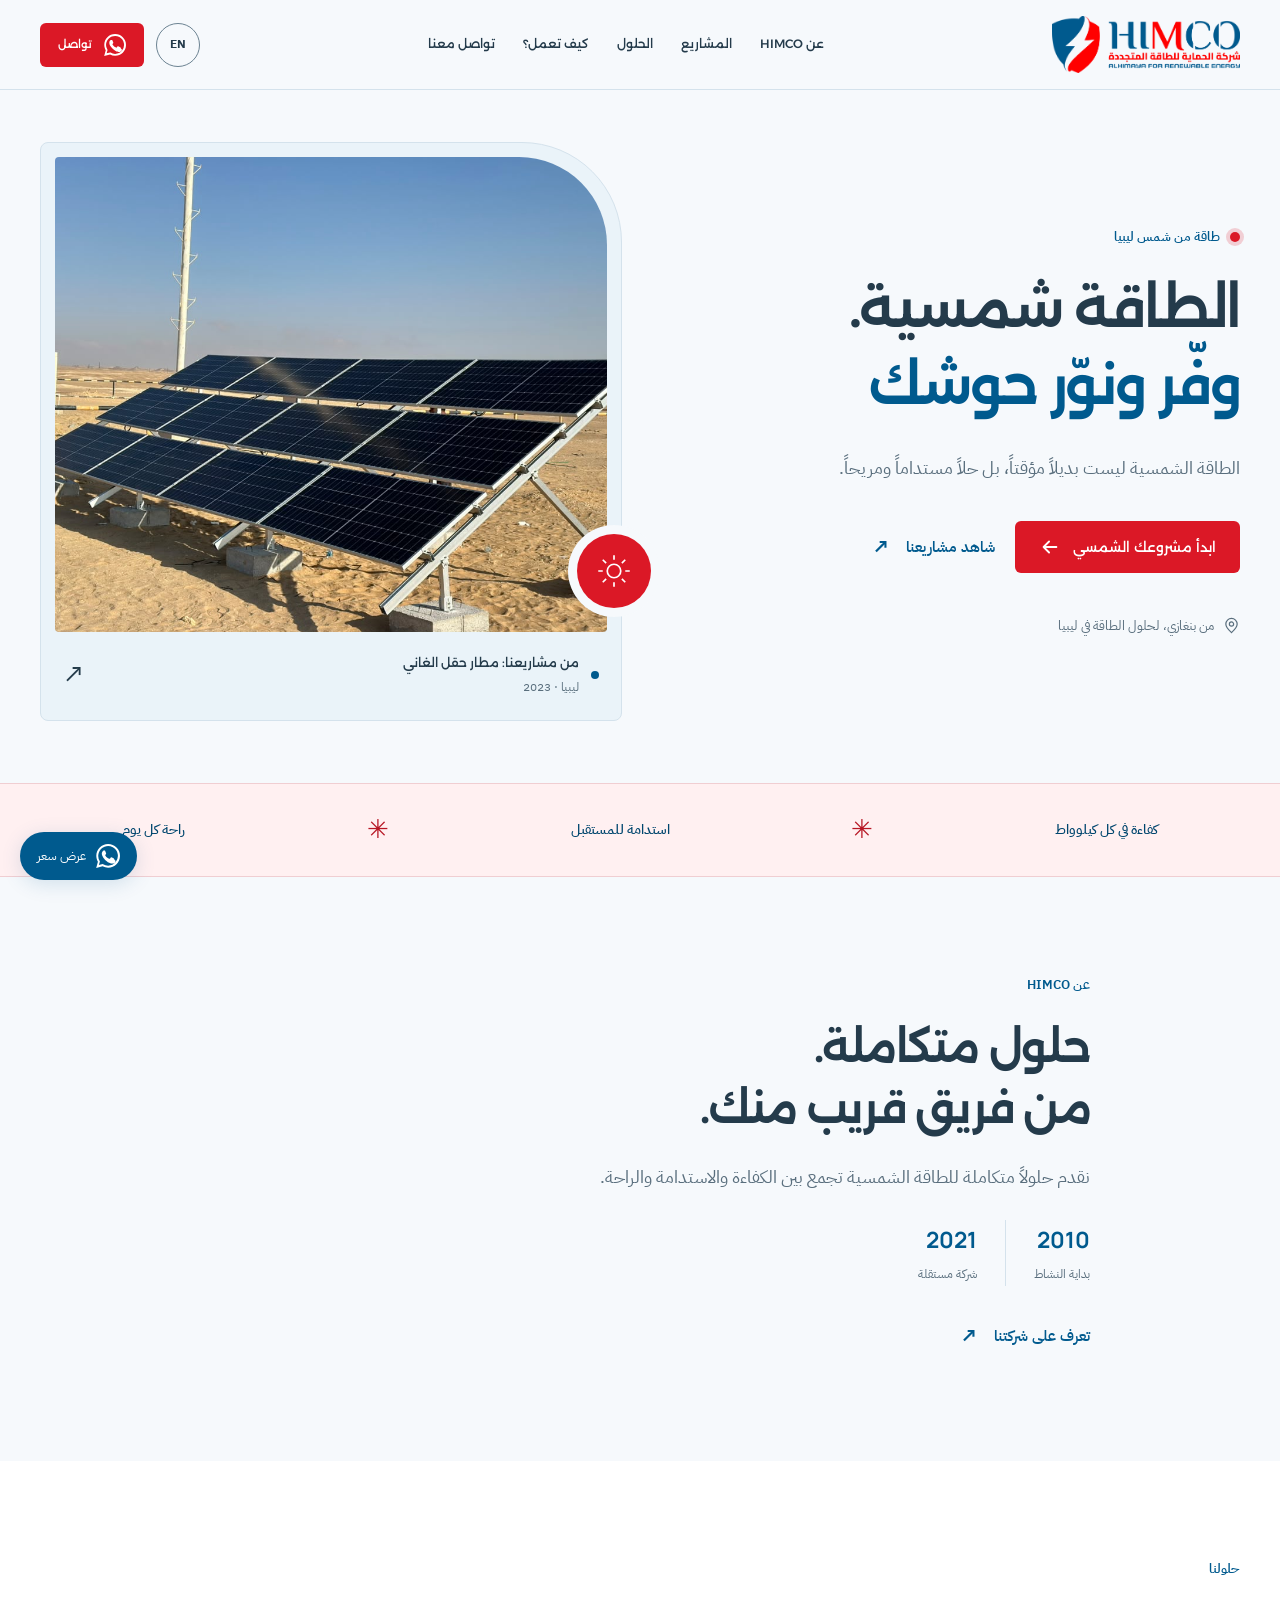
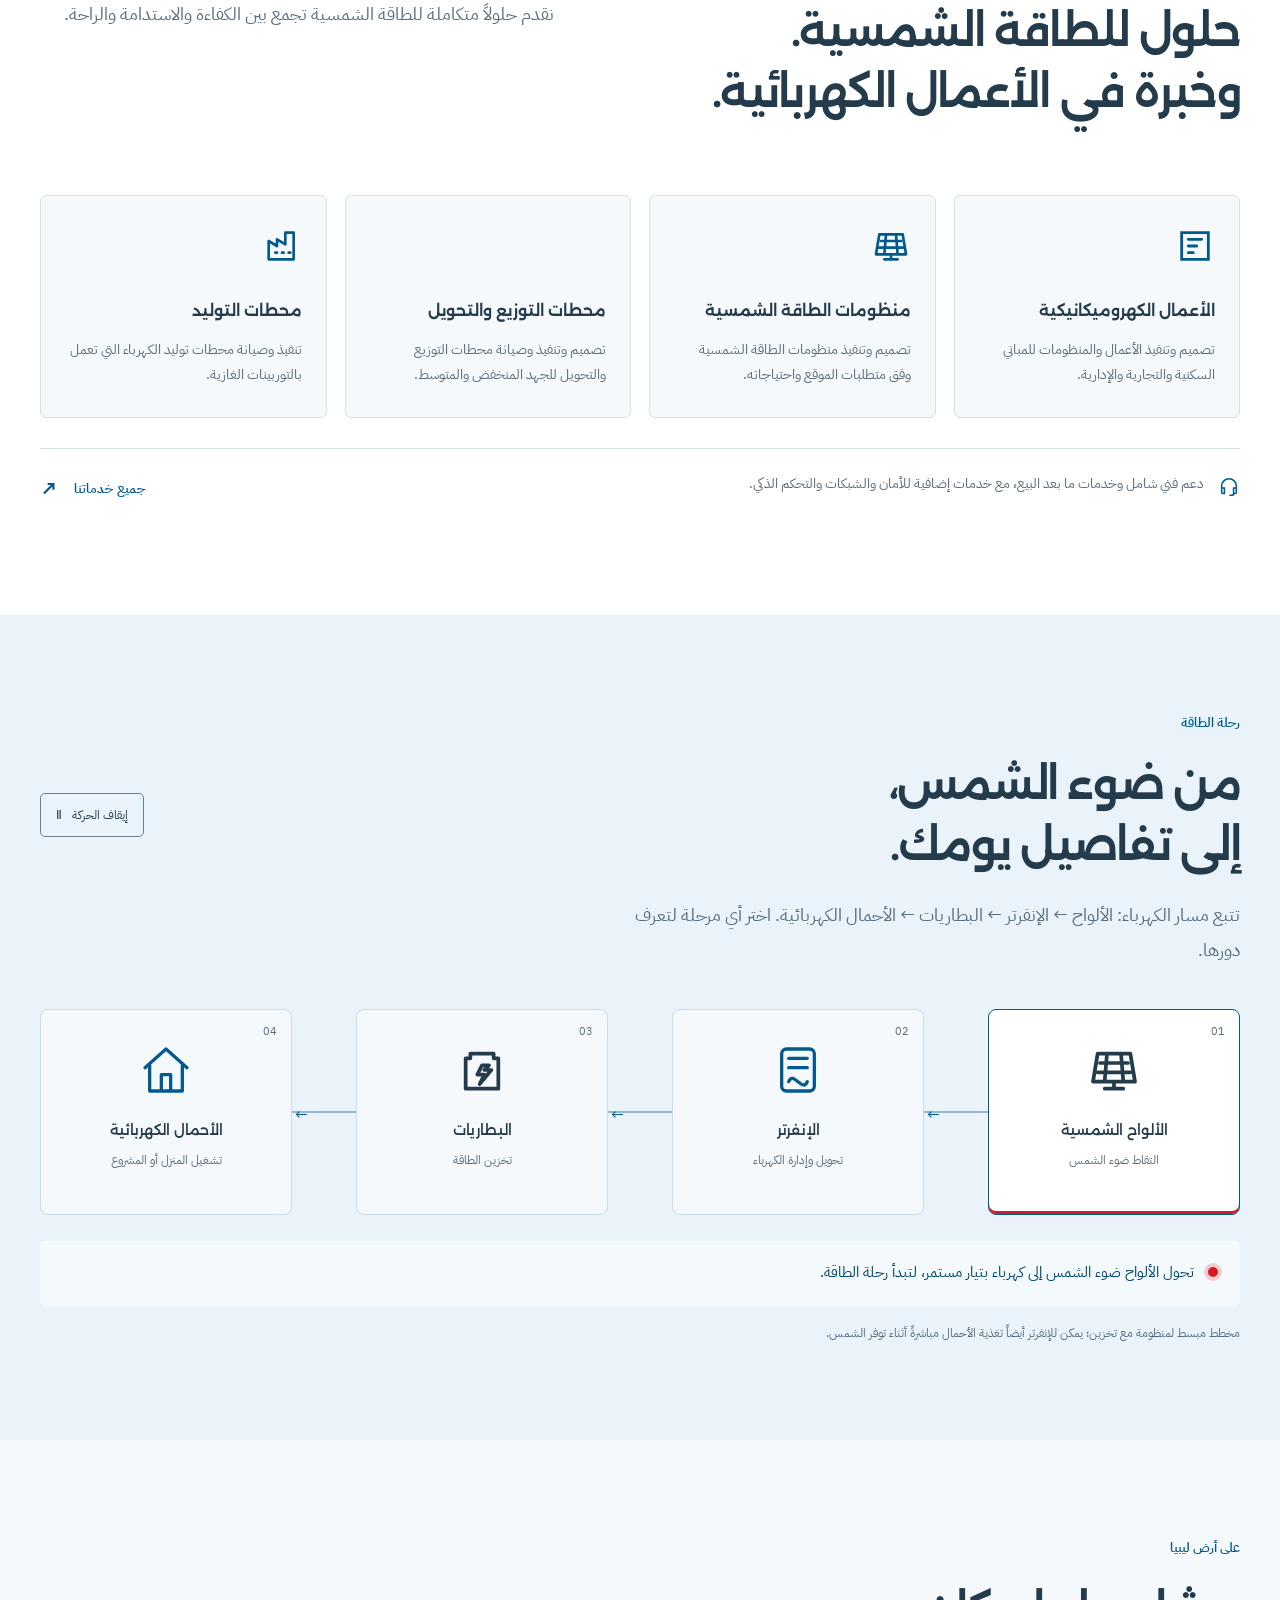
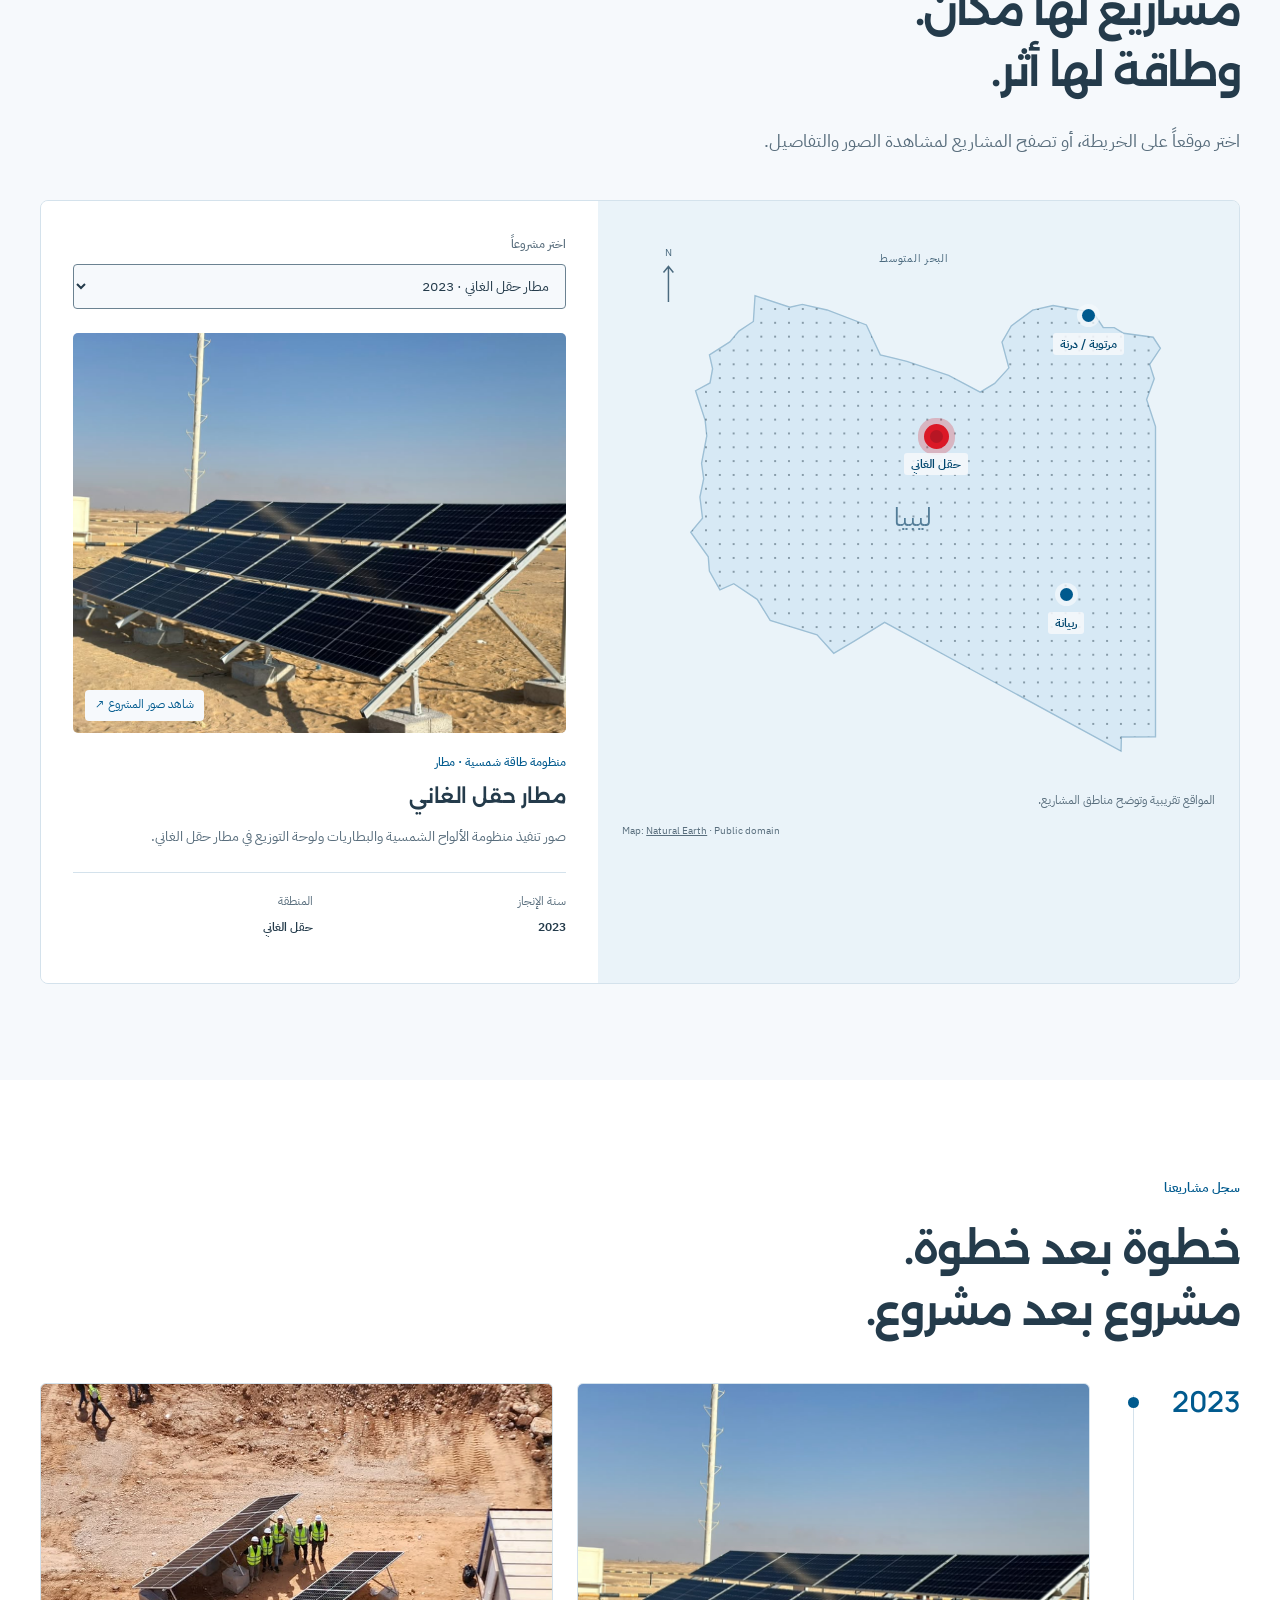
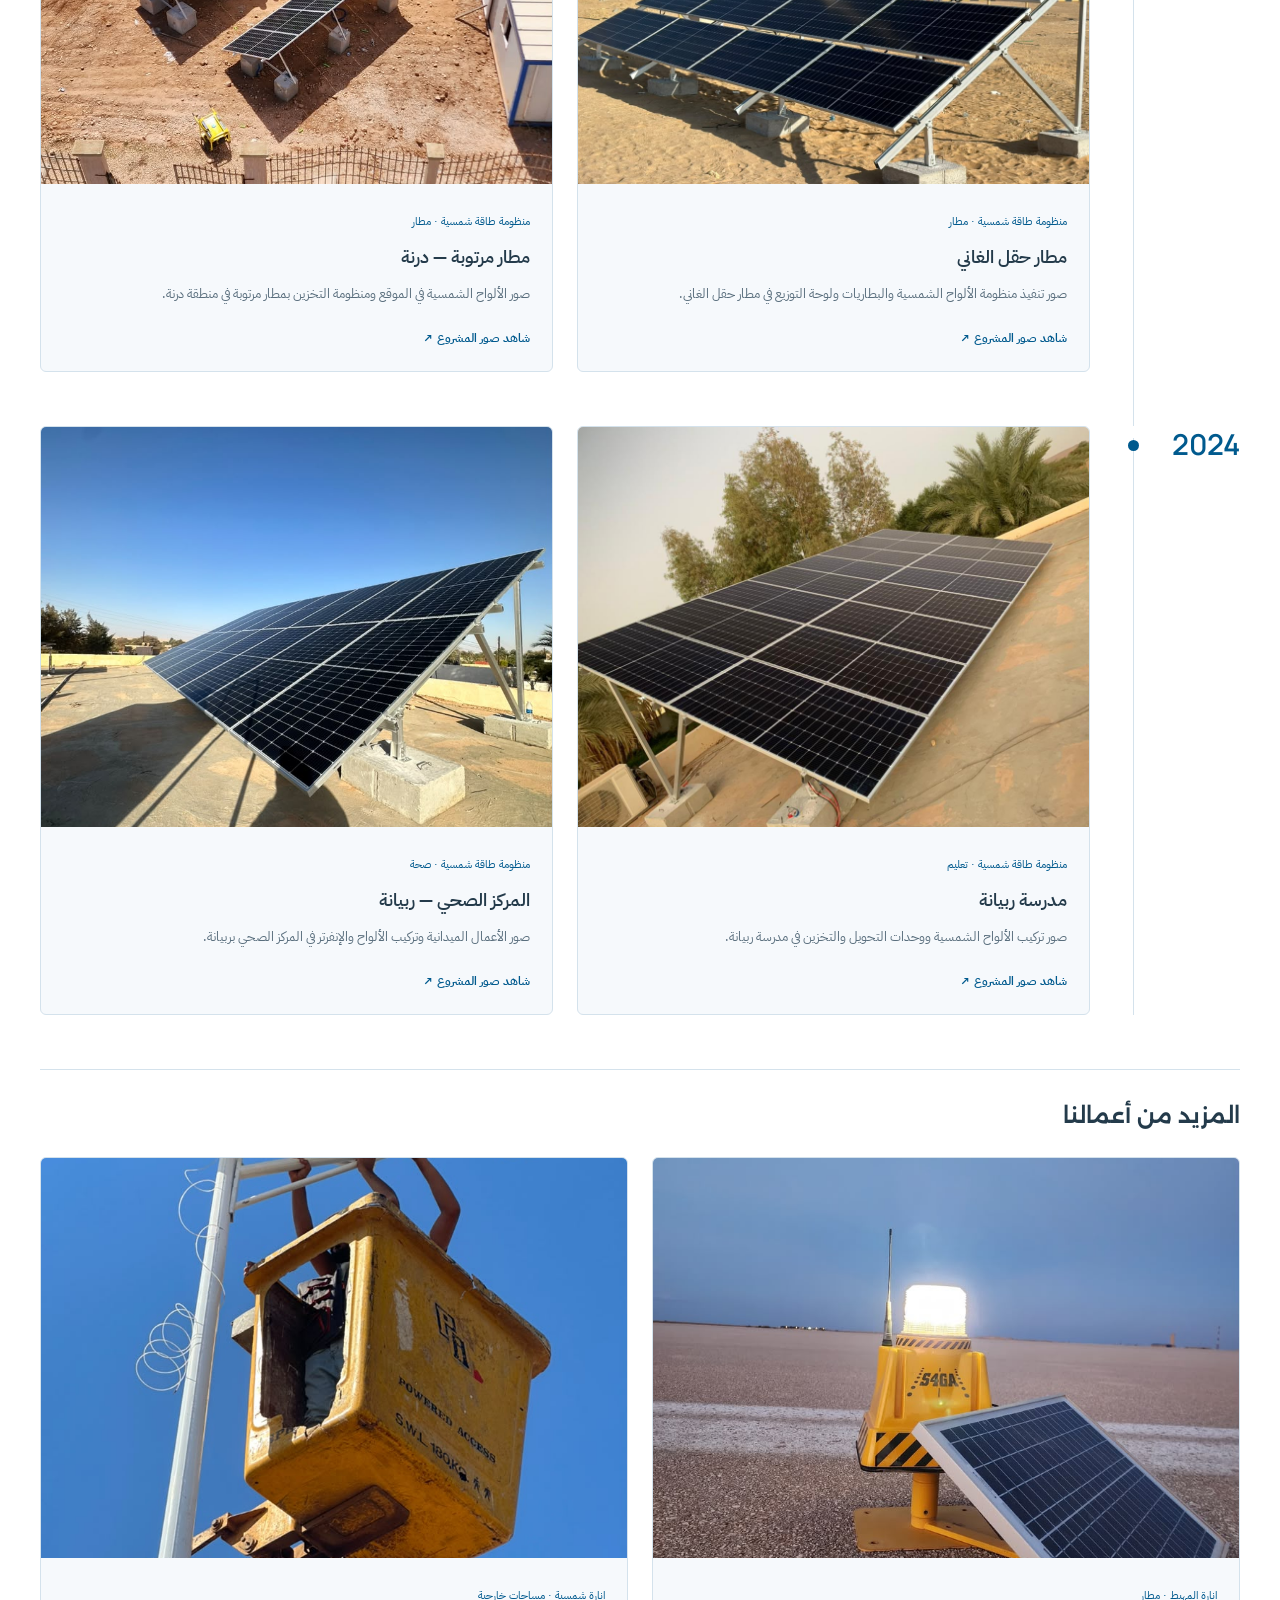
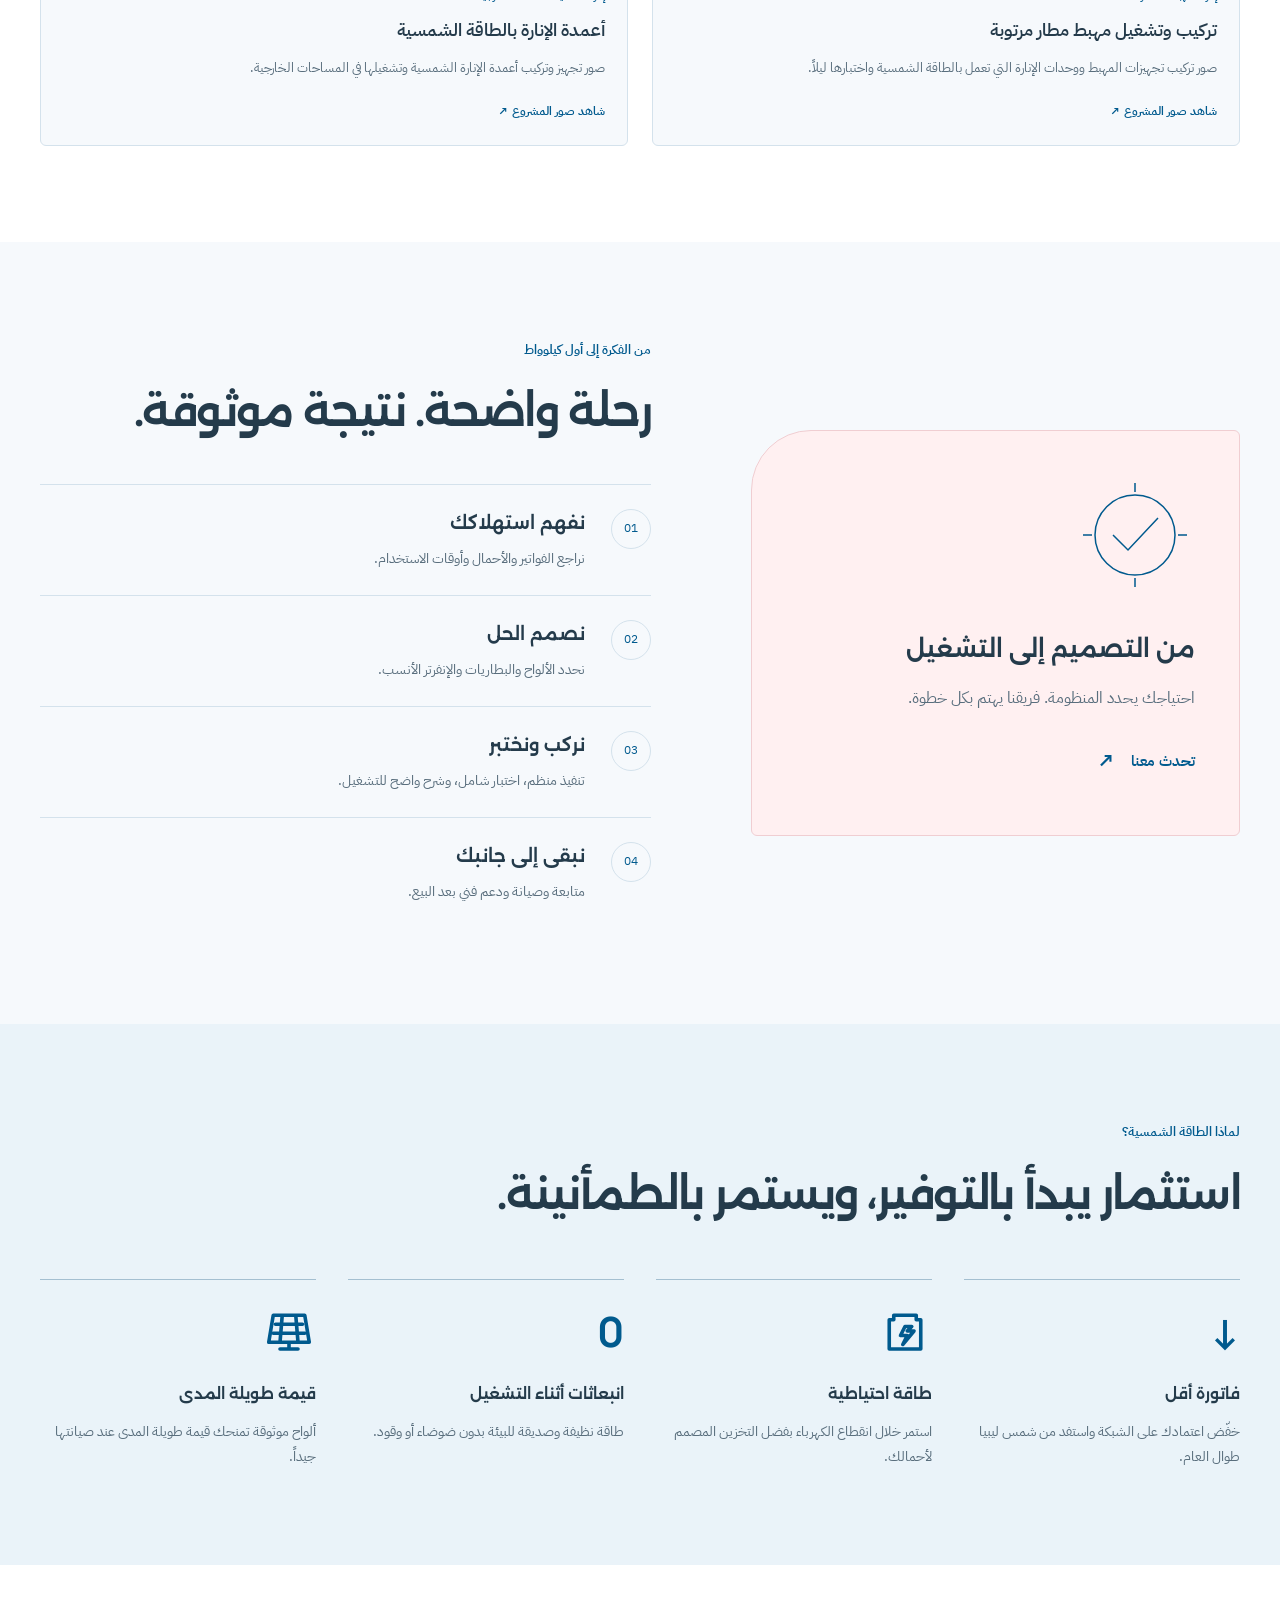
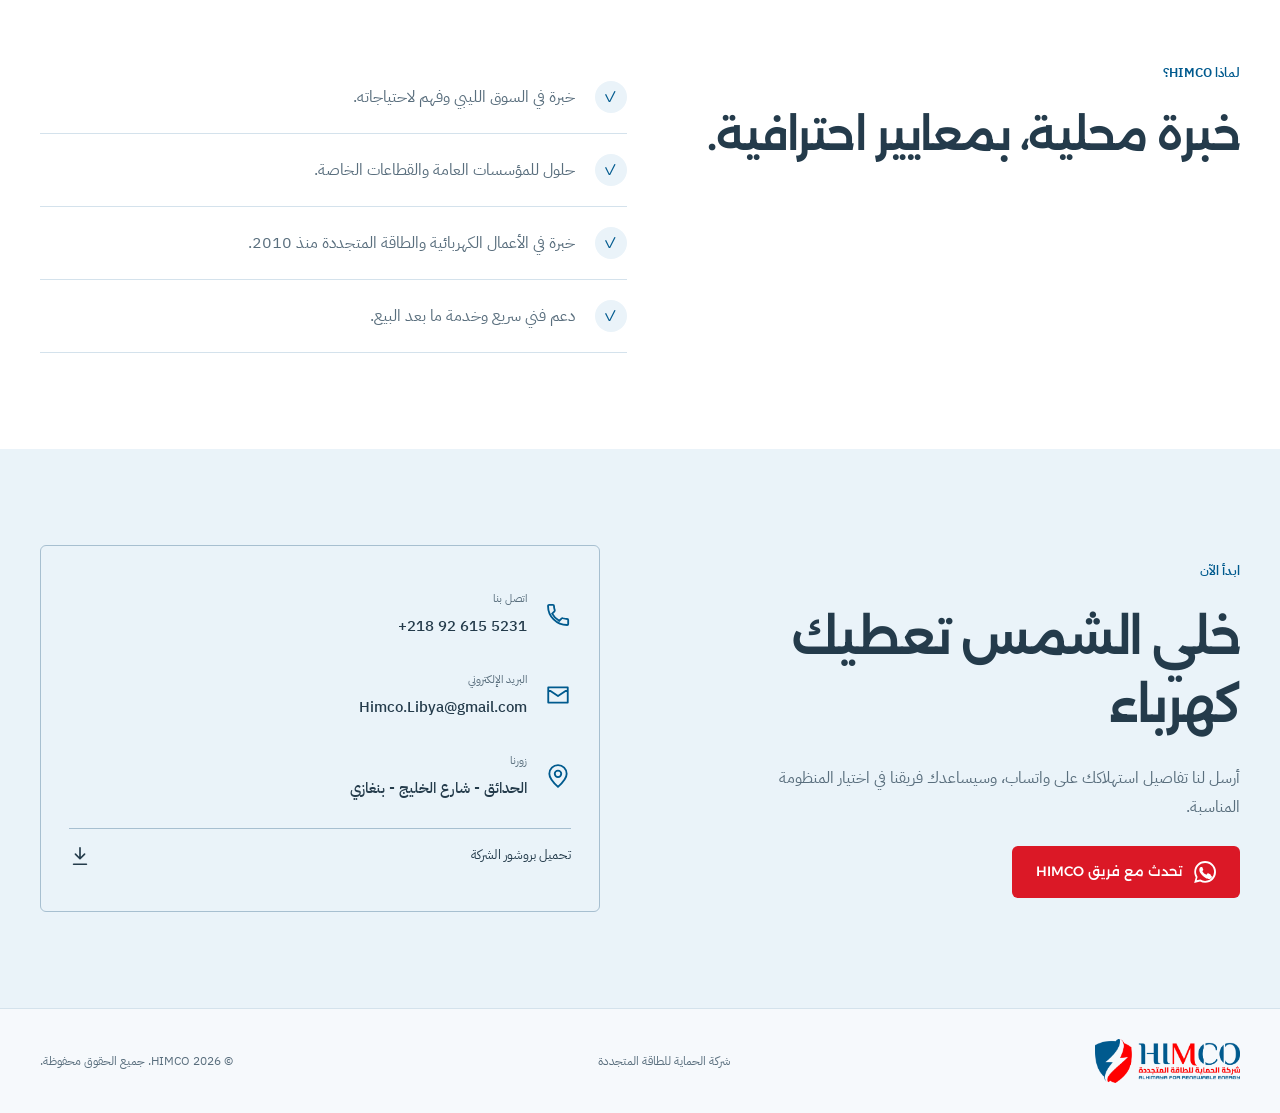
==== commit 41ae8a38: "translation" ====
--- a/index.html
+++ b/index.html
@@ -1,387 +1,660 @@
 <!doctype html>
 <html lang="ar" dir="rtl">
-  <head>
-    <meta charset="UTF-8" />
-    <meta name="viewport" content="width=device-width, initial-scale=1.0" />
-    <meta
-      name="description"
-      content="شركة الحماية للطاقة المتجددة - تصميم وتركيب وبيع منظومات الطاقة الشمسية في بنغازي، ليبيا."
-    />
-    <meta name="theme-color" content="#f6f9fc" />
-    <meta name="robots" content="index, follow" />
-    <meta name="referrer" content="strict-origin-when-cross-origin" />
-    <meta property="og:type" content="website" />
-    <meta property="og:site_name" content="HIMCO" />
-    <meta property="og:locale" content="ar_LY" />
-    <meta property="og:title" content="HIMCO | الحماية للطاقة المتجددة" />
-    <meta property="og:description" content="شركة الحماية للطاقة المتجددة - تصميم وتركيب وبيع منظومات الطاقة الشمسية في بنغازي، ليبيا." />
-    <meta name="twitter:card" content="summary" />
-    <meta name="twitter:title" content="HIMCO | الحماية للطاقة المتجددة" />
-    <meta name="twitter:description" content="شركة الحماية للطاقة المتجددة - تصميم وتركيب وبيع منظومات الطاقة الشمسية في بنغازي، ليبيا." />
-    <title>HIMCO | الحماية للطاقة المتجددة</title>
-    <link rel="icon" href="logo--.png" type="image/png" />
-    <link rel="preconnect" href="https://fonts.googleapis.com" />
-    <link rel="preconnect" href="https://fonts.gstatic.com" crossorigin />
-    <link href="https://fonts.googleapis.com/css2?family=Alexandria:wght@400;500;600;700&family=IBM+Plex+Sans+Arabic:wght@400;500;600&family=Manrope:wght@400;500;600;700;800&display=swap" rel="stylesheet" />
-    <link rel="preload" href="assets/Projects/مطار حقل الغاني سنة 2023/WhatsApp Image 2026-09-22 at 12.08.44 PM.jpeg" as="image" />
-    <link rel="stylesheet" href="styles.css" />
-    <noscript><style>.menu-toggle, .language-switch { display: none; } @media (max-width: 760px) { .mobile-nav[hidden] { display: block !important; position: static; } }</style></noscript>
-  </head>
-  <body>
-<a class="skip-link" href="#top" data-ar="انتقل إلى المحتوى" data-en="Skip to content">انتقل إلى المحتوى</a>
-    <header class="site-header" data-header>
-      <a class="brand" href="index.html#top" aria-label="الرئيسية HIMCO" data-alt-ar="الرئيسية HIMCO" data-alt-en="HIMCO home">
-        <img width="1843" height="559" src="logo--.png" alt="HIMCO - الحماية للطاقة المتجددة" />
+
+<head>
+  <meta charset="UTF-8" />
+  <meta name="viewport" content="width=device-width, initial-scale=1.0" />
+  <meta name="description"
+    content="شركة الحماية للطاقة المتجددة - تصميم وتركيب وبيع منظومات الطاقة الشمسية في بنغازي، ليبيا." />
+  <meta name="theme-color" content="#f6f9fc" />
+  <meta name="robots" content="index, follow" />
+  <meta name="referrer" content="strict-origin-when-cross-origin" />
+  <meta property="og:type" content="website" />
+  <meta property="og:site_name" content="HIMCO" />
+  <meta property="og:locale" content="ar_LY" />
+  <meta property="og:title" content="HIMCO | الحماية للطاقة المتجددة" />
+  <meta property="og:description"
+    content="شركة الحماية للطاقة المتجددة - تصميم وتركيب وبيع منظومات الطاقة الشمسية في بنغازي، ليبيا." />
+  <meta name="twitter:card" content="summary" />
+  <meta name="twitter:title" content="HIMCO | الحماية للطاقة المتجددة" />
+  <meta name="twitter:description"
+    content="شركة الحماية للطاقة المتجددة - تصميم وتركيب وبيع منظومات الطاقة الشمسية في بنغازي، ليبيا." />
+  <title>HIMCO | الحماية للطاقة المتجددة</title>
+  <link rel="icon" href="logo--.png" type="image/png" />
+  <link rel="preconnect" href="https://fonts.googleapis.com" />
+  <link rel="preconnect" href="https://fonts.gstatic.com" crossorigin />
+  <link
+    href="https://fonts.googleapis.com/css2?family=Alexandria:wght@400;500;600;700&family=IBM+Plex+Sans+Arabic:wght@400;500;600&family=Manrope:wght@400;500;600;700;800&display=swap"
+    rel="stylesheet" />
+  <link rel="preload" href="assets/Projects/مطار حقل الغاني سنة 2023/WhatsApp Image 2026-09-22 at 12.08.44 PM.jpeg"
+    as="image" />
+  <link rel="stylesheet" href="styles.css" />
+  <noscript>
+    <style>
+      .menu-toggle,
+      .language-switch {
+        display: none;
+      }
+
+      @media (max-width: 760px) {
+        .mobile-nav[hidden] {
+          display: block !important;
+          position: static;
+        }
+      }
+    </style>
+  </noscript>
+</head>
+
+<body>
+  <a class="skip-link" href="#top" data-ar="انتقل إلى المحتوى" data-en="Skip to content">انتقل إلى المحتوى</a>
+  <header class="site-header" data-header>
+    <a class="brand" href="index.html#top" aria-label="الرئيسية HIMCO" data-alt-ar="الرئيسية HIMCO"
+      data-alt-en="HIMCO home">
+      <img width="1843" height="559" src="logo--.png" alt="HIMCO - الحماية للطاقة المتجددة" />
+    </a>
+
+    <nav class="desktop-nav" aria-label="التنقل الرئيسي" data-alt-ar="التنقل الرئيسي" data-alt-en="Primary navigation">
+      <a href="about.html" data-ar="عن HIMCO" data-en="About HIMCO">عن HIMCO</a>
+      <a href="#projects" data-ar="المشاريع" data-en="Projects">المشاريع</a>
+      <a href="#solutions" data-ar="الحلول" data-en="Solutions">الحلول</a>
+      <a href="#energy-flow" data-ar="كيف تعمل؟" data-en="How it works">كيف تعمل؟</a>
+      <a href="#contact" data-ar="تواصل معنا" data-en="Contact">تواصل معنا</a>
+    </nav>
+
+    <div class="header-actions">
+      <button class="menu-toggle" type="button" aria-expanded="false" aria-controls="mobile-nav" data-menu-toggle><svg
+          viewBox="0 0 24 24" aria-hidden="true">
+          <path d="M4 7h16M4 12h16M4 17h16" />
+        </svg><span class="sr-only" data-ar="القائمة" data-en="Menu">القائمة</span></button>
+      <button class="language-switch" type="button" data-language-switch aria-label="Switch to English">
+        <span aria-hidden="true">EN</span>
+      </button>
+      <a class="button button-small button-primary whatsapp-link" href="https://wa.me/218926155231" target="_blank"
+        rel="noreferrer">
+        <svg class="icon" aria-hidden="true">
+          <use href="#icon-whatsapp"></use>
+        </svg>
+        <span data-ar="تواصل" data-en="Get a quote">تواصل</span>
       </a>
-
-      <nav class="desktop-nav" aria-label="التنقل الرئيسي" data-alt-ar="التنقل الرئيسي" data-alt-en="Primary navigation"><a href="about.html" data-ar="عن HIMCO" data-en="About HIMCO">عن HIMCO</a>
-        <a href="#projects" data-ar="المشاريع" data-en="Projects">المشاريع</a>
-        <a href="#solutions" data-ar="الحلول" data-en="Solutions">الحلول</a>
-        <a href="#energy-flow" data-ar="كيف تعمل؟" data-en="How it works">كيف تعمل؟</a>
-        <a href="#contact" data-ar="تواصل معنا" data-en="Contact">تواصل معنا</a></nav>
-
-      <div class="header-actions">
-        <button class="menu-toggle" type="button" aria-expanded="false" aria-controls="mobile-nav" data-menu-toggle><svg viewBox="0 0 24 24" aria-hidden="true"><path d="M4 7h16M4 12h16M4 17h16" /></svg><span class="sr-only" data-ar="القائمة" data-en="Menu">القائمة</span></button>
-        <button class="language-switch" type="button" data-language-switch aria-label="Switch to English">
-          <span aria-hidden="true">EN</span>
-        </button>
-        <a class="button button-small button-primary whatsapp-link" href="https://wa.me/218926155231" target="_blank" rel="noreferrer">
-          <svg class="icon" aria-hidden="true"><use href="#icon-whatsapp"></use></svg>
-          <span data-ar="اطلب عرض سعر" data-en="Get a quote">اطلب عرض سعر</span>
-        </a>
-      </div>
-    </header>
-    <nav class="mobile-nav" id="mobile-nav" aria-label="قائمة التنقل" data-alt-ar="قائمة التنقل" data-alt-en="Mobile navigation" hidden><a href="about.html" data-ar="عن HIMCO" data-en="About HIMCO">عن HIMCO</a>
-        <a href="#projects" data-ar="المشاريع" data-en="Projects">المشاريع</a>
-        <a href="#solutions" data-ar="الحلول" data-en="Solutions">الحلول</a>
-        <a href="#energy-flow" data-ar="كيف تعمل؟" data-en="How it works">كيف تعمل؟</a>
-        <a href="#contact" data-ar="تواصل معنا" data-en="Contact">تواصل معنا</a></nav>
-
-    <main id="top" tabindex="-1">
-      <section class="hero" aria-labelledby="hero-title">
-        <div class="container hero-layout">
-          <div class="hero-content">
-            <p class="eyebrow"><span class="sun-dot" aria-hidden="true"></span><span data-ar="طاقة من شمس ليبيا" data-en="Powered by the Libyan sun">طاقة من شمس ليبيا</span></p>
-            <h1 id="hero-title"><span data-ar="طاقة شمسية." data-en="Solar energy.">طاقة شمسية.</span><span class="accent" data-ar="كهرباء تطمئن لها." data-en="Power you can count on.">كهرباء تطمئن لها.</span></h1>
-            <p class="hero-copy" data-ar="الطاقة الشمسية ليست بديلاً مؤقتاً، بل حلاً مستداماً ومريحاً." data-en="Solar energy is not a temporary alternative, but a sustainable and convenient solution.">الطاقة الشمسية ليست بديلاً مؤقتاً، بل حلاً مستداماً ومريحاً.</p>
-            <div class="hero-actions">
-              <a class="button button-primary whatsapp-link" href="https://wa.me/218926155231" target="_blank" rel="noreferrer"><span data-ar="ابدأ مشروعك الشمسي" data-en="Start your solar project">ابدأ مشروعك الشمسي</span><svg class="icon arrow-icon" aria-hidden="true"><use href="#icon-arrow" /></svg></a>
-              <a class="text-link" href="#projects"><span data-ar="شاهد مشاريعنا" data-en="Explore our projects">شاهد مشاريعنا</span><span aria-hidden="true">↗</span></a>
-            </div>
-            <div class="hero-note"><svg class="icon" aria-hidden="true"><use href="#icon-location" /></svg><span data-ar="من بنغازي، لحلول الطاقة في ليبيا" data-en="From Benghazi, for energy across Libya">من بنغازي، لحلول الطاقة في ليبيا</span></div>
-          </div>
-          <figure class="hero-visual">
-            <img src="assets/Projects/مطار حقل الغاني سنة 2023/WhatsApp Image 2026-09-22 at 12.08.44 PM.jpeg" alt="ألواح شمسية في مشروع HIMCO بمطار حقل الغاني" data-alt-ar="ألواح شمسية في مشروع HIMCO بمطار حقل الغاني" data-alt-en="Solar panels at HIMCO’s Ghani Field Airport project" fetchpriority="high" width="1080" height="810" />
-            <figcaption><span class="project-dot" aria-hidden="true"></span><div><strong data-ar="من مشاريعنا: مطار حقل الغاني" data-en="Our work: Ghani Field Airport">من مشاريعنا: مطار حقل الغاني</strong><span data-ar="ليبيا · 2023" data-en="Libya · 2023">ليبيا · 2023</span></div><a href="#projects" aria-label="استكشف المشروع" data-alt-ar="استكشف المشروع" data-alt-en="Explore project">↗</a></figcaption>
-            <div class="solar-seal" aria-hidden="true"><svg viewBox="0 0 32 32"><circle cx="16" cy="16" r="6" /><path d="M16 2v4m0 20v4M2 16h4m20 0h4M6 6l3 3m14 14 3 3M6 26l3-3M23 9l3-3" /></svg></div>
-          </figure>
-        </div>
-      </section>
-      <div class="value-strip"><div class="container"><span data-ar="كفاءة في كل كيلوواط" data-en="Efficiency in every kilowatt">كفاءة في كل كيلوواط</span><span class="strip-sun" aria-hidden="true">✳</span><span data-ar="استدامة للمستقبل" data-en="Sustainability for tomorrow">استدامة للمستقبل</span><span class="strip-sun" aria-hidden="true">✳</span><span data-ar="راحة كل يوم" data-en="Everyday convenience">راحة كل يوم</span></div></div>
-      <section class="company-intro section" id="about">
-        <div class="container company-overview">
-          <div><p class="eyebrow" data-ar="عن HIMCO" data-en="Meet HIMCO">عن HIMCO</p><h2 data-ar="حلول متكاملة.
+    </div>
+  </header>
+  <nav class="mobile-nav" id="mobile-nav" aria-label="قائمة التنقل" data-alt-ar="قائمة التنقل"
+    data-alt-en="Mobile navigation" hidden><a href="about.html" data-ar="عن HIMCO" data-en="About HIMCO">عن HIMCO</a>
+    <a href="#projects" data-ar="المشاريع" data-en="Projects">المشاريع</a>
+    <a href="#solutions" data-ar="الحلول" data-en="Solutions">الحلول</a>
+    <a href="#energy-flow" data-ar="كيف تعمل؟" data-en="How it works">كيف تعمل؟</a>
+    <a href="#contact" data-ar="تواصل معنا" data-en="Contact">تواصل معنا</a>
+  </nav>
+
+  <main id="top" tabindex="-1">
+    <section class="hero" aria-labelledby="hero-title">
+      <div class="container hero-layout">
+        <div class="hero-content">
+          <p class="eyebrow"><span class="sun-dot" aria-hidden="true"></span><span data-ar="طاقة من شمس ليبيا"
+              data-en="Powered by the Libyan sun">طاقة من شمس ليبيا</span></p>
+          <h1 id="hero-title"><span data-ar="الطاقة شمسية." data-en="Solar energy.">طاقة شمسية.</span><span
+              class="accent" data-ar="وفّر ونوّر حوشك" data-en="Power you can count on."></span></h1>
+          <p class="hero-copy" data-ar="الطاقة الشمسية ليست بديلاً مؤقتاً، بل حلاً مستداماً ومريحاً."
+            data-en="Solar energy is not a temporary alternative, but a sustainable and convenient solution.">الطاقة
+            الشمسية ليست بديلاً مؤقتاً، بل حلاً مستداماً ومريحاً.</p>
+          <div class="hero-actions">
+            <a class="button button-primary whatsapp-link" href="https://wa.me/218926155231" target="_blank"
+              rel="noreferrer"><span data-ar="ابدأ مشروعك الشمسي" data-en="Start your solar project">ابدأ مشروعك
+                الشمسي</span><svg class="icon arrow-icon" aria-hidden="true">
+                <use href="#icon-arrow" />
+              </svg></a>
+            <a class="text-link" href="#projects"><span data-ar="شاهد مشاريعنا" data-en="Explore our projects">شاهد
+                مشاريعنا</span><span aria-hidden="true">↗</span></a>
+          </div>
+          <div class="hero-note"><svg class="icon" aria-hidden="true">
+              <use href="#icon-location" />
+            </svg><span data-ar="من بنغازي، لحلول الطاقة في ليبيا" data-en="From Benghazi, for energy across Libya">من
+              بنغازي، لحلول الطاقة في ليبيا</span></div>
+        </div>
+        <figure class="hero-visual">
+          <img src="assets/Projects/مطار حقل الغاني سنة 2023/WhatsApp Image 2026-09-22 at 12.08.44 PM.jpeg"
+            alt="ألواح شمسية في مشروع HIMCO بمطار حقل الغاني" data-alt-ar="ألواح شمسية في مشروع HIMCO بمطار حقل الغاني"
+            data-alt-en="Solar panels at HIMCO’s Ghani Field Airport project" fetchpriority="high" width="1080"
+            height="810" />
+          <figcaption><span class="project-dot" aria-hidden="true"></span>
+            <div><strong data-ar="من مشاريعنا: مطار حقل الغاني" data-en="Our work: Ghani Field Airport">من مشاريعنا:
+                مطار حقل الغاني</strong><span data-ar="ليبيا · 2023" data-en="Libya · 2023">ليبيا · 2023</span></div><a
+              href="#projects" aria-label="استكشف المشروع" data-alt-ar="استكشف المشروع"
+              data-alt-en="Explore project">↗</a>
+          </figcaption>
+          <div class="solar-seal" aria-hidden="true"><svg viewBox="0 0 32 32">
+              <circle cx="16" cy="16" r="6" />
+              <path d="M16 2v4m0 20v4M2 16h4m20 0h4M6 6l3 3m14 14 3 3M6 26l3-3M23 9l3-3" />
+            </svg></div>
+        </figure>
+      </div>
+    </section>
+    <div class="value-strip">
+      <div class="container"><span data-ar="كفاءة في كل كيلوواط" data-en="Efficiency in every kilowatt">كفاءة في كل
+          كيلوواط</span><span class="strip-sun" aria-hidden="true">✳</span><span data-ar="استدامة للمستقبل"
+          data-en="Sustainability for tomorrow">استدامة للمستقبل</span><span class="strip-sun"
+          aria-hidden="true">✳</span><span data-ar="راحة كل يوم" data-en="Everyday convenience">راحة كل يوم</span></div>
+    </div>
+    <section class="company-intro section" id="about">
+      <div class="container company-overview">
+        <div>
+          <p class="eyebrow" data-ar="عن HIMCO" data-en="Meet HIMCO">عن HIMCO</p>
+          <h2 data-ar="حلول متكاملة.
 من فريق قريب منك." data-en="Complete solutions.
-A team close to you.">حلول متكاملة. من فريق قريب منك.</h2><p class="section-lead" data-ar="نقدم حلولاً متكاملة للطاقة الشمسية تجمع بين الكفاءة والاستدامة والراحة." data-en="We provide integrated solar energy solutions that combine efficiency, sustainability, and convenience.">نقدم حلولاً متكاملة للطاقة الشمسية تجمع بين الكفاءة والاستدامة والراحة.</p><div class="company-facts"><span><strong data-ar="2010" data-en="2010">2010</strong><small data-ar="بداية النشاط" data-en="Operations began">بداية النشاط</small></span><span><strong data-ar="2021" data-en="2021">2021</strong><small data-ar="شركة مستقلة" data-en="Independent company">شركة مستقلة</small></span></div><a class="text-link" href="about.html"><span data-ar="تعرف على شركتنا" data-en="Get to know our company">تعرف على شركتنا</span><span aria-hidden="true">↗</span></a></div>
-        </div>
-      </section>
-
-      <section class="intro section" id="solutions">
-        <div class="container intro-layout">
-          <div class="section-heading reveal">
-            <p class="eyebrow" data-ar="حلولنا" data-en="Our solutions">حلولنا</p>
-            <h2 data-ar="حلول للطاقة الشمسية.
+A team close to you.">حلول متكاملة. من فريق قريب منك.</h2>
+          <p class="section-lead" data-ar="نقدم حلولاً متكاملة للطاقة الشمسية تجمع بين الكفاءة والاستدامة والراحة."
+            data-en="We provide integrated solar energy solutions that combine efficiency, sustainability, and convenience.">
+            نقدم حلولاً متكاملة للطاقة الشمسية تجمع بين الكفاءة والاستدامة والراحة.</p>
+          <div class="company-facts"><span><strong data-ar="2010" data-en="2010">2010</strong><small
+                data-ar="بداية النشاط" data-en="Operations began">بداية النشاط</small></span><span><strong
+                data-ar="2021" data-en="2021">2021</strong><small data-ar="شركة مستقلة"
+                data-en="Independent company">شركة مستقلة</small></span></div><a class="text-link"
+            href="about.html"><span data-ar="تعرف على شركتنا" data-en="Get to know our company">تعرف على
+              شركتنا</span><span aria-hidden="true">↗</span></a>
+        </div>
+      </div>
+    </section>
+
+    <section class="intro section" id="solutions">
+      <div class="container intro-layout">
+        <div class="section-heading reveal">
+          <p class="eyebrow" data-ar="حلولنا" data-en="Our solutions">حلولنا</p>
+          <h2 data-ar="حلول للطاقة الشمسية.
 وخبرة في الأعمال الكهربائية." data-en="Solar energy solutions.
 Electrical expertise.">حلول للطاقة الشمسية.
-وخبرة في الأعمال الكهربائية.</h2>
-          </div>
-          <p class="section-lead reveal" data-ar="نقدم حلولاً متكاملة للطاقة الشمسية تجمع بين الكفاءة والاستدامة والراحة." data-en="We provide integrated solar energy solutions that combine efficiency, sustainability, and convenience.">نقدم حلولاً متكاملة للطاقة الشمسية تجمع بين الكفاءة والاستدامة والراحة.</p>
-        </div>
-
-        <div class="container solution-grid">
-          <article class="solution-card reveal"><svg class="service-icon" aria-hidden="true"><use href="#icon-plan" /></svg><h3 data-ar="الأعمال الكهروميكانيكية" data-en="Electromechanical works">الأعمال الكهروميكانيكية</h3><p data-ar="تصميم وتنفيذ الأعمال والمنظومات للمباني السكنية والتجارية والإدارية." data-en="Design and implementation of works and systems for residential, commercial and administrative buildings.">تصميم وتنفيذ الأعمال والمنظومات للمباني السكنية والتجارية والإدارية.</p></article>
-          <article class="solution-card reveal"><svg class="service-icon" aria-hidden="true"><use href="#icon-panel" /></svg><h3 data-ar="منظومات الطاقة الشمسية" data-en="Solar energy systems">منظومات الطاقة الشمسية</h3><p data-ar="تصميم وتنفيذ منظومات الطاقة الشمسية وفق متطلبات الموقع واحتياجاته." data-en="Design and implementation of solar energy systems for the site and its requirements.">تصميم وتنفيذ منظومات الطاقة الشمسية وفق متطلبات الموقع واحتياجاته.</p></article>
-          <article class="solution-card reveal"><svg class="service-icon" aria-hidden="true"><use href="#icon-inverter" /></svg><h3 data-ar="محطات التوزيع والتحويل" data-en="Distribution &amp; substations">محطات التوزيع والتحويل</h3><p data-ar="تصميم وتنفيذ وصيانة محطات التوزيع والتحويل للجهد المنخفض والمتوسط." data-en="Design, implementation and maintenance of low and medium voltage distribution stations and substations.">تصميم وتنفيذ وصيانة محطات التوزيع والتحويل للجهد المنخفض والمتوسط.</p></article>
-          <article class="solution-card reveal"><svg class="service-icon" aria-hidden="true"><use href="#icon-power" /></svg><h3 data-ar="محطات التوليد" data-en="Power generation stations">محطات التوليد</h3><p data-ar="تنفيذ وصيانة محطات توليد الكهرباء التي تعمل بالتوربينات الغازية." data-en="Implementation and maintenance of gas turbine power generation stations.">تنفيذ وصيانة محطات توليد الكهرباء التي تعمل بالتوربينات الغازية.</p></article>
-        </div>
-        <div class="container services-support"><svg class="icon" aria-hidden="true"><use href="#icon-support" /></svg><p data-ar="دعم فني شامل وخدمات ما بعد البيع، مع خدمات إضافية للأمان والشبكات والتحكم الذكي." data-en="Comprehensive technical support and after-sales service, with additional safety, networking and smart control services.">دعم فني شامل وخدمات ما بعد البيع، مع خدمات إضافية للأمان والشبكات والتحكم الذكي.</p><a class="text-link" href="about.html#services"><span data-ar="جميع خدماتنا" data-en="All our services">جميع خدماتنا</span><span aria-hidden="true">↗</span></a></div>
-      </section>
-
-<section class="energy-section section" id="energy-flow" aria-labelledby="flow-title">
-        <div class="container">
-          <div class="section-heading"><p class="eyebrow" data-ar="رحلة الطاقة" data-en="Follow the energy">رحلة الطاقة</p><div class="heading-row"><h2 id="flow-title" data-ar="من ضوء الشمس،
+            وخبرة في الأعمال الكهربائية.</h2>
+        </div>
+        <p class="section-lead reveal" data-ar="نقدم حلولاً متكاملة للطاقة الشمسية تجمع بين الكفاءة والاستدامة والراحة."
+          data-en="We provide integrated solar energy solutions that combine efficiency, sustainability, and convenience.">
+          نقدم حلولاً متكاملة للطاقة الشمسية تجمع بين الكفاءة والاستدامة والراحة.</p>
+      </div>
+
+      <div class="container solution-grid">
+        <article class="solution-card reveal"><svg class="service-icon" aria-hidden="true">
+            <use href="#icon-plan" />
+          </svg>
+          <h3 data-ar="الأعمال الكهروميكانيكية" data-en="Electromechanical works">الأعمال الكهروميكانيكية</h3>
+          <p data-ar="تصميم وتنفيذ الأعمال والمنظومات للمباني السكنية والتجارية والإدارية."
+            data-en="Design and implementation of works and systems for residential, commercial and administrative buildings.">
+            تصميم وتنفيذ الأعمال والمنظومات للمباني السكنية والتجارية والإدارية.</p>
+        </article>
+        <article class="solution-card reveal"><svg class="service-icon" aria-hidden="true">
+            <use href="#icon-panel" />
+          </svg>
+          <h3 data-ar="منظومات الطاقة الشمسية" data-en="Solar energy systems">منظومات الطاقة الشمسية</h3>
+          <p data-ar="تصميم وتنفيذ منظومات الطاقة الشمسية وفق متطلبات الموقع واحتياجاته."
+            data-en="Design and implementation of solar energy systems for the site and its requirements.">تصميم وتنفيذ
+            منظومات الطاقة الشمسية وفق متطلبات الموقع واحتياجاته.</p>
+        </article>
+        <article class="solution-card reveal"><svg class="service-icon" aria-hidden="true">
+            <use href="#icon-inverter" />
+          </svg>
+          <h3 data-ar="محطات التوزيع والتحويل" data-en="Distribution &amp; substations">محطات التوزيع والتحويل</h3>
+          <p data-ar="تصميم وتنفيذ وصيانة محطات التوزيع والتحويل للجهد المنخفض والمتوسط."
+            data-en="Design, implementation and maintenance of low and medium voltage distribution stations and substations.">
+            تصميم وتنفيذ وصيانة محطات التوزيع والتحويل للجهد المنخفض والمتوسط.</p>
+        </article>
+        <article class="solution-card reveal"><svg class="service-icon" aria-hidden="true">
+            <use href="#icon-power" />
+          </svg>
+          <h3 data-ar="محطات التوليد" data-en="Power generation stations">محطات التوليد</h3>
+          <p data-ar="تنفيذ وصيانة محطات توليد الكهرباء التي تعمل بالتوربينات الغازية."
+            data-en="Implementation and maintenance of gas turbine power generation stations.">تنفيذ وصيانة محطات توليد
+            الكهرباء التي تعمل بالتوربينات الغازية.</p>
+        </article>
+      </div>
+      <div class="container services-support"><svg class="icon" aria-hidden="true">
+          <use href="#icon-support" />
+        </svg>
+        <p data-ar="دعم فني شامل وخدمات ما بعد البيع، مع خدمات إضافية للأمان والشبكات والتحكم الذكي."
+          data-en="Comprehensive technical support and after-sales service, with additional safety, networking and smart control services.">
+          دعم فني شامل وخدمات ما بعد البيع، مع خدمات إضافية للأمان والشبكات والتحكم الذكي.</p><a class="text-link"
+          href="about.html#services"><span data-ar="جميع خدماتنا" data-en="All our services">جميع خدماتنا</span><span
+            aria-hidden="true">↗</span></a>
+      </div>
+    </section>
+
+    <section class="energy-section section" id="energy-flow" aria-labelledby="flow-title">
+      <div class="container">
+        <div class="section-heading">
+          <p class="eyebrow" data-ar="رحلة الطاقة" data-en="Follow the energy">رحلة الطاقة</p>
+          <div class="heading-row">
+            <h2 id="flow-title" data-ar="من ضوء الشمس،
 إلى تفاصيل يومك." data-en="From sunlight,
-to your everyday.">من ضوء الشمس، إلى تفاصيل يومك.</h2><button class="motion-toggle" type="button" data-flow-toggle aria-pressed="false"><span data-ar="إيقاف الحركة" data-en="Pause animation">إيقاف الحركة</span><span aria-hidden="true">Ⅱ</span></button></div><p class="section-lead" data-ar="تتبع مسار الكهرباء: الألواح ← الإنفرتر ← البطاريات ← الأحمال الكهربائية. اختر أي مرحلة لتعرف دورها." data-en="Follow electricity from panels → inverter → batteries → electrical loads. Select a stage to learn what it does.">تتبع مسار الكهرباء: الألواح ← الإنفرتر ← البطاريات ← الأحمال الكهربائية. اختر أي مرحلة لتعرف دورها.</p></div>
-          <div class="energy-flow" data-energy-flow>
-            <button class="flow-stage is-active" type="button" data-flow-stage="0" aria-pressed="true"><span class="flow-number">01</span><svg aria-hidden="true"><use href="#icon-panel" /></svg><strong data-ar="الألواح الشمسية" data-en="Solar panels">الألواح الشمسية</strong><small data-ar="التقاط ضوء الشمس" data-en="Capture sunlight">التقاط ضوء الشمس</small></button>
-            <div class="flow-connector" aria-hidden="true"><span></span><i>→</i></div>
-            <button class="flow-stage" type="button" data-flow-stage="1" aria-pressed="false"><span class="flow-number">02</span><svg aria-hidden="true"><use href="#icon-inverter" /></svg><strong data-ar="الإنفرتر" data-en="Inverter">الإنفرتر</strong><small data-ar="تحويل وإدارة الكهرباء" data-en="Convert & manage power">تحويل وإدارة الكهرباء</small></button>
-            <div class="flow-connector" aria-hidden="true"><span></span><i>→</i></div>
-            <button class="flow-stage" type="button" data-flow-stage="2" aria-pressed="false"><span class="flow-number">03</span><svg aria-hidden="true"><use href="#icon-battery" /></svg><strong data-ar="البطاريات" data-en="Batteries">البطاريات</strong><small data-ar="تخزين الطاقة" data-en="Store energy">تخزين الطاقة</small></button>
-            <div class="flow-connector" aria-hidden="true"><span></span><i>→</i></div>
-            <button class="flow-stage" type="button" data-flow-stage="3" aria-pressed="false"><span class="flow-number">04</span><svg aria-hidden="true"><use href="#icon-loads" /></svg><strong data-ar="الأحمال الكهربائية" data-en="Electrical loads">الأحمال الكهربائية</strong><small data-ar="تشغيل المنزل أو المشروع" data-en="Power your home or business">تشغيل المنزل أو المشروع</small></button>
-          </div>
-          <div class="flow-explanation"><span class="sun-dot" aria-hidden="true"></span><p data-flow-description></p></div>
-          <p class="diagram-note" data-ar="مخطط مبسط لمنظومة مع تخزين؛ يمكن للإنفرتر أيضاً تغذية الأحمال مباشرةً أثناء توفر الشمس." data-en="Simplified system with storage; the inverter can also supply loads directly while sunlight is available.">مخطط مبسط لمنظومة مع تخزين؛ يمكن للإنفرتر أيضاً تغذية الأحمال مباشرةً أثناء توفر الشمس.</p>
-        </div>
-      </section>
-      <section class="projects-section section" id="projects" aria-labelledby="projects-title">
-        <div class="container">
-          <div class="section-heading"><p class="eyebrow" data-ar="على أرض ليبيا" data-en="On the ground in Libya">على أرض ليبيا</p><h2 id="projects-title" data-ar="مشاريع لها مكان.
+to your everyday.">من ضوء الشمس، إلى تفاصيل يومك.</h2><button class="motion-toggle" type="button" data-flow-toggle
+              aria-pressed="false"><span data-ar="إيقاف الحركة" data-en="Pause animation">إيقاف الحركة</span><span
+                aria-hidden="true">Ⅱ</span></button>
+          </div>
+          <p class="section-lead"
+            data-ar="تتبع مسار الكهرباء: الألواح ← الإنفرتر ← البطاريات ← الأحمال الكهربائية. اختر أي مرحلة لتعرف دورها."
+            data-en="Follow electricity from panels → inverter → batteries → electrical loads. Select a stage to learn what it does.">
+            تتبع مسار الكهرباء: الألواح ← الإنفرتر ← البطاريات ← الأحمال الكهربائية. اختر أي مرحلة لتعرف دورها.</p>
+        </div>
+        <div class="energy-flow" data-energy-flow>
+          <button class="flow-stage is-active" type="button" data-flow-stage="0" aria-pressed="true"><span
+              class="flow-number">01</span><svg aria-hidden="true">
+              <use href="#icon-panel" />
+            </svg><strong data-ar="الألواح الشمسية" data-en="Solar panels">الألواح الشمسية</strong><small
+              data-ar="التقاط ضوء الشمس" data-en="Capture sunlight">التقاط ضوء الشمس</small></button>
+          <div class="flow-connector" aria-hidden="true"><span></span><i>→</i></div>
+          <button class="flow-stage" type="button" data-flow-stage="1" aria-pressed="false"><span
+              class="flow-number">02</span><svg aria-hidden="true">
+              <use href="#icon-inverter" />
+            </svg><strong data-ar="الإنفرتر" data-en="Inverter">الإنفرتر</strong><small data-ar="تحويل وإدارة الكهرباء"
+              data-en="Convert & manage power">تحويل وإدارة الكهرباء</small></button>
+          <div class="flow-connector" aria-hidden="true"><span></span><i>→</i></div>
+          <button class="flow-stage" type="button" data-flow-stage="2" aria-pressed="false"><span
+              class="flow-number">03</span><svg aria-hidden="true">
+              <use href="#icon-battery" />
+            </svg><strong data-ar="البطاريات" data-en="Batteries">البطاريات</strong><small data-ar="تخزين الطاقة"
+              data-en="Store energy">تخزين الطاقة</small></button>
+          <div class="flow-connector" aria-hidden="true"><span></span><i>→</i></div>
+          <button class="flow-stage" type="button" data-flow-stage="3" aria-pressed="false"><span
+              class="flow-number">04</span><svg aria-hidden="true">
+              <use href="#icon-loads" />
+            </svg><strong data-ar="الأحمال الكهربائية" data-en="Electrical loads">الأحمال الكهربائية</strong><small
+              data-ar="تشغيل المنزل أو المشروع" data-en="Power your home or business">تشغيل المنزل أو
+              المشروع</small></button>
+        </div>
+        <div class="flow-explanation"><span class="sun-dot" aria-hidden="true"></span>
+          <p data-flow-description></p>
+        </div>
+        <p class="diagram-note"
+          data-ar="مخطط مبسط لمنظومة مع تخزين؛ يمكن للإنفرتر أيضاً تغذية الأحمال مباشرةً أثناء توفر الشمس."
+          data-en="Simplified system with storage; the inverter can also supply loads directly while sunlight is available.">
+          مخطط مبسط لمنظومة مع تخزين؛ يمكن للإنفرتر أيضاً تغذية الأحمال مباشرةً أثناء توفر الشمس.</p>
+      </div>
+    </section>
+    <section class="projects-section section" id="projects" aria-labelledby="projects-title">
+      <div class="container">
+        <div class="section-heading">
+          <p class="eyebrow" data-ar="على أرض ليبيا" data-en="On the ground in Libya">على أرض ليبيا</p>
+          <h2 id="projects-title" data-ar="مشاريع لها مكان.
 وطاقة لها أثر." data-en="Real places.
-Lasting energy.">مشاريع لها مكان. وطاقة لها أثر.</h2><p class="section-lead" data-ar="اختر موقعاً على الخريطة، أو تصفح المشاريع لمشاهدة الصور والتفاصيل." data-en="Select a location on the map, or browse the projects to see photographs and details.">اختر موقعاً على الخريطة، أو تصفح المشاريع لمشاهدة الصور والتفاصيل.</p></div>
-          <div class="project-explorer">
-            <div class="map-panel"><div class="libya-map" data-libya-map><svg viewBox="0 0 600 560" role="img" aria-label="Map of Libya" data-alt-ar="خريطة ليبيا" data-alt-en="Map of Libya"><defs><pattern id="map-dots" width="14" height="14" patternUnits="userSpaceOnUse"><circle cx="1" cy="1" r="1" fill="currentColor" /></pattern></defs><path data-libya-shape class="country-shape"/><path data-libya-pattern class="country-pattern" fill="url(#map-dots)"/><text x="295" y="305" class="country-name" text-anchor="middle" data-ar="ليبيا" data-en="LIBYA">ليبيا</text><text x="295" y="37" class="sea-name" text-anchor="middle" data-ar="البحر المتوسط" data-en="MEDITERRANEAN SEA">البحر المتوسط</text><g class="north-marker"><path d="M47 42v36m-5-30 5-6 5 6"/><text x="47" y="31" text-anchor="middle">N</text></g></svg><div data-map-markers></div></div><p class="map-note" data-ar="المواقع تقريبية وتوضح مناطق المشاريع." data-en="Markers indicate approximate project areas.">المواقع تقريبية وتوضح مناطق المشاريع.</p><small class="map-credit">Map: <a href="https://www.naturalearthdata.com/about/terms-of-use/" target="_blank" rel="noreferrer">Natural Earth</a> · Public domain</small></div>
-            <div class="project-detail"><label for="project-select" data-ar="اختر مشروعاً" data-en="Choose a project">اختر مشروعاً</label><select id="project-select" data-project-select></select><div data-project-detail aria-live="polite" aria-atomic="true"></div></div>
-          </div>
-          <noscript><style>.project-explorer, .timeline-section { display: none; }</style><p>استكشف صور المشاريع عبر الروابط التالية. Enable JavaScript for the interactive map and galleries.</p><p><a class="text-link" href="assets/Projects/مطار حقل الغاني سنة 2023/WhatsApp Image 2026-09-22 at 12.08.44 PM.jpeg">مطار حقل الغاني · Ghani Field Airport · 2023</a></p><p><a class="text-link" href="assets/Projects/مطار مرتوبة ( درنة ) 2023/WhatsApp Image 2026-09-22 at 12.10.18 PM.jpeg">مطار مرتوبة · Martuba Airport · 2023</a></p></noscript>
-        </div>
-      </section>
-      <section class="timeline-section section" id="timeline" aria-labelledby="timeline-title"><div class="container"><div class="section-heading"><p class="eyebrow" data-ar="سجل مشاريعنا" data-en="Our project record">سجل مشاريعنا</p><h2 id="timeline-title" data-ar="خطوة بعد خطوة.
+Lasting energy.">مشاريع لها مكان. وطاقة لها أثر.</h2>
+          <p class="section-lead" data-ar="اختر موقعاً على الخريطة، أو تصفح المشاريع لمشاهدة الصور والتفاصيل."
+            data-en="Select a location on the map, or browse the projects to see photographs and details.">اختر موقعاً
+            على الخريطة، أو تصفح المشاريع لمشاهدة الصور والتفاصيل.</p>
+        </div>
+        <div class="project-explorer">
+          <div class="map-panel">
+            <div class="libya-map" data-libya-map><svg viewBox="0 0 600 560" role="img" aria-label="Map of Libya"
+                data-alt-ar="خريطة ليبيا" data-alt-en="Map of Libya">
+                <defs>
+                  <pattern id="map-dots" width="14" height="14" patternUnits="userSpaceOnUse">
+                    <circle cx="1" cy="1" r="1" fill="currentColor" />
+                  </pattern>
+                </defs>
+                <path data-libya-shape class="country-shape" />
+                <path data-libya-pattern class="country-pattern" fill="url(#map-dots)" /><text x="295" y="305"
+                  class="country-name" text-anchor="middle" data-ar="ليبيا" data-en="LIBYA">ليبيا</text><text x="295"
+                  y="37" class="sea-name" text-anchor="middle" data-ar="البحر المتوسط" data-en="MEDITERRANEAN SEA">البحر
+                  المتوسط</text>
+                <g class="north-marker">
+                  <path d="M47 42v36m-5-30 5-6 5 6" /><text x="47" y="31" text-anchor="middle">N</text>
+                </g>
+              </svg>
+              <div data-map-markers></div>
+            </div>
+            <p class="map-note" data-ar="المواقع تقريبية وتوضح مناطق المشاريع."
+              data-en="Markers indicate approximate project areas.">المواقع تقريبية وتوضح مناطق المشاريع.</p><small
+              class="map-credit">Map: <a href="https://www.naturalearthdata.com/about/terms-of-use/" target="_blank"
+                rel="noreferrer">Natural Earth</a> · Public domain</small>
+          </div>
+          <div class="project-detail"><label for="project-select" data-ar="اختر مشروعاً" data-en="Choose a project">اختر
+              مشروعاً</label><select id="project-select" data-project-select></select>
+            <div data-project-detail aria-live="polite" aria-atomic="true"></div>
+          </div>
+        </div>
+        <noscript>
+          <style>
+            .project-explorer,
+            .timeline-section {
+              display: none;
+            }
+          </style>
+          <p>استكشف صور المشاريع عبر الروابط التالية. Enable JavaScript for the interactive map and galleries.</p>
+          <p><a class="text-link"
+              href="assets/Projects/مطار حقل الغاني سنة 2023/WhatsApp Image 2026-09-22 at 12.08.44 PM.jpeg">مطار حقل
+              الغاني · Ghani Field Airport · 2023</a></p>
+          <p><a class="text-link"
+              href="assets/Projects/مطار مرتوبة ( درنة ) 2023/WhatsApp Image 2026-09-22 at 12.10.18 PM.jpeg">مطار مرتوبة
+              · Martuba Airport · 2023</a></p>
+        </noscript>
+      </div>
+    </section>
+    <section class="timeline-section section" id="timeline" aria-labelledby="timeline-title">
+      <div class="container">
+        <div class="section-heading">
+          <p class="eyebrow" data-ar="سجل مشاريعنا" data-en="Our project record">سجل مشاريعنا</p>
+          <h2 id="timeline-title" data-ar="خطوة بعد خطوة.
 مشروع بعد مشروع." data-en="Step by step.
-Project by project.">خطوة بعد خطوة. مشروع بعد مشروع.</h2></div><div class="project-timeline" data-project-timeline></div><div class="undated-projects"><h3 data-ar="المزيد من أعمالنا" data-en="More of our work">المزيد من أعمالنا</h3><div class="project-card-grid" data-undated-projects></div></div></div></section>
-      <section class="story section" id="process">
-        <div class="container story-layout">
-          <div class="process-summary"><svg viewBox="0 0 120 120" aria-hidden="true"><circle cx="60" cy="60" r="40"/><path d="m38 60 15 15 30-32M60 8v9m0 86v9M8 60h9m86 0h9" /></svg><h3 data-ar="من التصميم إلى التشغيل" data-en="From design to operation">من التصميم إلى التشغيل</h3><p data-ar="احتياجك يحدد المنظومة. فريقنا يهتم بكل خطوة." data-en="Your needs shape the system. Our team handles each step.">احتياجك يحدد المنظومة. فريقنا يهتم بكل خطوة.</p><a class="text-link whatsapp-link" href="https://wa.me/218926155231" target="_blank" rel="noreferrer"><span data-ar="تحدث معنا" data-en="Talk to us">تحدث معنا</span><span aria-hidden="true">↗</span></a></div>
-
-          <div class="story-content">
-            <div class="section-heading reveal">
-              <p class="eyebrow" data-ar="من الفكرة إلى أول كيلوواط" data-en="From idea to first kilowatt">
-                من الفكرة إلى أول كيلوواط
-              </p>
-              <h2 data-ar="رحلة واضحة. نتيجة موثوقة." data-en="A clear journey. A reliable result.">
-                رحلة واضحة. نتيجة موثوقة.
-              </h2>
-            </div>
-            <ol class="process-list">
-              <li class="process-step reveal">
-                <span>01</span>
-                <div>
-                  <h3 data-ar="نفهم استهلاكك" data-en="Understand your usage">نفهم استهلاكك</h3>
-                  <p data-ar="نراجع الفواتير والأحمال وأوقات الاستخدام." data-en="We review bills, loads and usage patterns.">
-                    نراجع الفواتير والأحمال وأوقات الاستخدام.
-                  </p>
-                </div>
-              </li>
-              <li class="process-step reveal">
-                <span>02</span>
-                <div>
-                  <h3 data-ar="نصمم الحل" data-en="Design the solution">نصمم الحل</h3>
-                  <p data-ar="نحدد الألواح والبطاريات والإنفرتر الأنسب." data-en="We select the right panels, storage and inverter.">
-                    نحدد الألواح والبطاريات والإنفرتر الأنسب.
-                  </p>
-                </div>
-              </li>
-              <li class="process-step reveal">
-                <span>03</span>
-                <div>
-                  <h3 data-ar="نركب ونختبر" data-en="Install and test">نركب ونختبر</h3>
-                  <p data-ar="تنفيذ منظم، اختبار شامل، وشرح واضح للتشغيل." data-en="Careful installation, complete testing and a clear handover.">
-                    تنفيذ منظم، اختبار شامل، وشرح واضح للتشغيل.
-                  </p>
-                </div>
-              </li>
-              <li class="process-step reveal">
-                <span>04</span>
-                <div>
-                  <h3 data-ar="نبقى إلى جانبك" data-en="Stay by your side">نبقى إلى جانبك</h3>
-                  <p data-ar="متابعة وصيانة ودعم فني بعد البيع." data-en="Ongoing maintenance and responsive after-sales support.">
-                    متابعة وصيانة ودعم فني بعد البيع.
-                  </p>
-                </div>
-              </li>
-            </ol>
-          </div>
-        </div>
-      </section>
-
-      <section class="benefits section" id="why-us">
-        <div class="benefits-orbit" aria-hidden="true"></div>
-        <div class="container">
-          <div class="benefits-heading reveal">
-            <p class="eyebrow" data-ar="لماذا الطاقة الشمسية؟" data-en="Why solar?">لماذا الطاقة الشمسية؟</p>
-            <h2 data-ar="استثمار يبدأ بالتوفير، ويستمر بالطمأنينة." data-en="An investment that saves today and reassures tomorrow.">
-              استثمار يبدأ بالتوفير، ويستمر بالطمأنينة.
+Project by project.">خطوة بعد خطوة. مشروع بعد مشروع.</h2>
+        </div>
+        <div class="project-timeline" data-project-timeline></div>
+        <div class="undated-projects">
+          <h3 data-ar="المزيد من أعمالنا" data-en="More of our work">المزيد من أعمالنا</h3>
+          <div class="project-card-grid" data-undated-projects></div>
+        </div>
+      </div>
+    </section>
+    <section class="story section" id="process">
+      <div class="container story-layout">
+        <div class="process-summary"><svg viewBox="0 0 120 120" aria-hidden="true">
+            <circle cx="60" cy="60" r="40" />
+            <path d="m38 60 15 15 30-32M60 8v9m0 86v9M8 60h9m86 0h9" />
+          </svg>
+          <h3 data-ar="من التصميم إلى التشغيل" data-en="From design to operation">من التصميم إلى التشغيل</h3>
+          <p data-ar="احتياجك يحدد المنظومة. فريقنا يهتم بكل خطوة."
+            data-en="Your needs shape the system. Our team handles each step.">احتياجك يحدد المنظومة. فريقنا يهتم بكل
+            خطوة.</p><a class="text-link whatsapp-link" href="https://wa.me/218926155231" target="_blank"
+            rel="noreferrer"><span data-ar="تحدث معنا" data-en="Talk to us">تحدث معنا</span><span
+              aria-hidden="true">↗</span></a>
+        </div>
+
+        <div class="story-content">
+          <div class="section-heading reveal">
+            <p class="eyebrow" data-ar="من الفكرة إلى أول كيلوواط" data-en="From idea to first kilowatt">
+              من الفكرة إلى أول كيلوواط
+            </p>
+            <h2 data-ar="رحلة واضحة. نتيجة موثوقة." data-en="A clear journey. A reliable result.">
+              رحلة واضحة. نتيجة موثوقة.
             </h2>
           </div>
-
-          <div class="benefit-grid">
-            <article class="benefit-card reveal">
-              <strong>↓</strong>
-              <h3 data-ar="فاتورة أقل" data-en="Lower bills">فاتورة أقل</h3>
-              <p data-ar="خفّض اعتمادك على الشبكة واستفد من شمس ليبيا طوال العام." data-en="Reduce grid dependence and benefit from Libya's year-round sun.">
-                خفّض اعتمادك على الشبكة واستفد من شمس ليبيا طوال العام.
-              </p>
-            </article>
-            <article class="benefit-card reveal">
-              <svg aria-hidden="true"><use href="#icon-battery" /></svg>
-              <h3 data-ar="طاقة احتياطية" data-en="Backup power">طاقة احتياطية</h3>
-              <p data-ar="استمر خلال انقطاع الكهرباء بفضل التخزين المصمم لأحمالك." data-en="Keep operating during outages with storage sized for your loads.">
-                استمر خلال انقطاع الكهرباء بفضل التخزين المصمم لأحمالك.
-              </p>
-            </article>
-            <article class="benefit-card reveal">
-              <strong>0</strong>
-              <h3 data-ar="انبعاثات أثناء التشغيل" data-en="Operating emissions">انبعاثات أثناء التشغيل</h3>
-              <p data-ar="طاقة نظيفة وصديقة للبيئة بدون ضوضاء أو وقود." data-en="Clean, quiet energy without ongoing fuel use.">
-                طاقة نظيفة وصديقة للبيئة بدون ضوضاء أو وقود.
-              </p>
-            </article>
-            <article class="benefit-card reveal">
-              <svg aria-hidden="true"><use href="#icon-panel" /></svg>
-              <h3 data-ar="قيمة طويلة المدى" data-en="Long-term value">قيمة طويلة المدى</h3>
-              <p data-ar="ألواح موثوقة تمنحك قيمة طويلة المدى عند صيانتها جيداً." data-en="Reliable panels deliver long-term value with proper care.">
-                ألواح موثوقة تمنحك قيمة طويلة المدى عند صيانتها جيداً.
-              </p>
-            </article>
-          </div>
-        </div>
-      </section>
-
-      <section class="trust section">
-        <div class="container trust-layout">
-          <div class="section-heading reveal">
-            <p class="eyebrow" data-ar="لماذا HIMCO؟" data-en="Why HIMCO?">لماذا HIMCO؟</p>
-            <h2 data-ar="خبرة محلية، بمعايير احترافية." data-en="Local experience. Professional standards.">
-              خبرة محلية، بمعايير احترافية.
-            </h2>
-          </div>
-          <div class="trust-points">
-            <div class="trust-point reveal">
-              <span aria-hidden="true">✓</span>
-              <p data-ar="خبرة في السوق الليبي وفهم لاحتياجاته." data-en="Experience in the Libyan market and its energy needs.">
-                خبرة في السوق الليبي وفهم لاحتياجاته.
-              </p>
-            </div>
-            <div class="trust-point reveal">
-              <span aria-hidden="true">✓</span>
-              <p data-ar="حلول للمؤسسات العامة والقطاعات الخاصة." data-en="Solutions for public institutions and private businesses.">
-                حلول للمؤسسات العامة والقطاعات الخاصة.
-              </p>
-            </div>
-            <div class="trust-point reveal">
-              <span aria-hidden="true">✓</span>
-              <p data-ar="خبرة في الأعمال الكهربائية والطاقة المتجددة منذ 2010." data-en="Electrical and renewable energy experience since 2010.">
-                خبرة في الأعمال الكهربائية والطاقة المتجددة منذ 2010.
-              </p>
-            </div>
-            <div class="trust-point reveal">
-              <span aria-hidden="true">✓</span>
-              <p data-ar="دعم فني سريع وخدمة ما بعد البيع." data-en="Responsive technical support and after-sales service.">
-                دعم فني سريع وخدمة ما بعد البيع.
-              </p>
-            </div>
-          </div>
-        </div>
-      </section>
-
-      <section class="contact section" id="contact">
-        <div class="contact-sun" aria-hidden="true"></div>
-        <div class="container contact-layout">
-          <div class="contact-copy reveal">
-            <p class="eyebrow" data-ar="ابدأ الآن" data-en="Start today">ابدأ الآن</p>
-            <h2 data-ar="دع الشمس تعمل لصالحك." data-en="Put the sun to work for you.">دع الشمس تعمل لصالحك.</h2>
-            <p
-              data-ar="أرسل لنا تفاصيل استهلاكك على واتساب، وسيساعدك فريقنا في اختيار المنظومة المناسبة."
-              data-en="Send your usage details on WhatsApp and our team will help you choose the right system."
-            >
-              أرسل لنا تفاصيل استهلاكك على واتساب، وسيساعدك فريقنا في اختيار المنظومة المناسبة.
-            </p>
-            <a class="button button-light whatsapp-link" href="https://wa.me/218926155231" target="_blank" rel="noreferrer">
-              <svg class="icon" aria-hidden="true"><use href="#icon-whatsapp"></use></svg>
-              <span data-ar="تحدث مع فريق HIMCO" data-en="Talk to the HIMCO team">تحدث مع فريق HIMCO</span>
-            </a>
-          </div>
-
-          <address class="contact-card reveal">
-            <a href="tel:+218926155231">
-              <svg class="contact-icon" aria-hidden="true"><use href="#icon-phone"></use></svg>
-              <span>
-                <small data-ar="اتصل بنا" data-en="Call us">اتصل بنا</small>
-                <bdi dir="ltr">+218 92 615 5231</bdi>
-              </span>
-            </a>
-            <a href="mailto:Himco.Libya@gmail.com">
-              <svg class="contact-icon" aria-hidden="true"><use href="#icon-mail"></use></svg>
-              <span>
-                <small data-ar="البريد الإلكتروني" data-en="Email">البريد الإلكتروني</small>
-                <bdi dir="ltr">Himco.Libya@gmail.com</bdi>
-              </span>
-            </a>
-            <div>
-              <svg class="contact-icon" aria-hidden="true"><use href="#icon-location"></use></svg>
-              <span>
-                <small data-ar="زورنا" data-en="Visit us">زورنا</small>
-                <b data-ar="الحدائق - شارع الخليج - بنغازي" data-en="Al Hadaeq, Al Khaleej Street, Benghazi">
-                  الحدائق - شارع الخليج - بنغازي
-                </b>
-              </span>
-            </div>
-            <a class="brochure-link" href="BROCHURE.pdf" target="_blank" rel="noopener noreferrer" download>
-              <span data-ar="تحميل بروشور الشركة" data-en="Download company brochure">تحميل بروشور الشركة</span>
-              <svg class="icon" aria-hidden="true"><use href="#icon-download"></use></svg>
-            </a>
-          </address>
-        </div>
-      </section>
-    </main>
-
-    <footer class="site-footer">
-      <div class="container footer-layout">
-        <img width="1843" height="559" src="logo--.png" alt="HIMCO" />
-        <p data-ar="شركة الحماية للطاقة المتجددة" data-en="HIMCO for Renewable Energy">
-          شركة الحماية للطاقة المتجددة
-        </p>
-        <p>
-          © <span data-year>2026</span> HIMCO.
-          <span data-ar="جميع الحقوق محفوظة." data-en="All rights reserved.">جميع الحقوق محفوظة.</span>
-        </p>
-      </div>
-    </footer>
-
-    <a class="floating-whatsapp whatsapp-link" href="https://wa.me/218926155231" target="_blank" rel="noreferrer" aria-label="Request a quote on WhatsApp">
-      <svg aria-hidden="true"><use href="#icon-whatsapp"></use></svg>
-      <span data-ar="عرض سعر" data-en="Quote">عرض سعر</span>
-    </a>
-
-    <dialog class="project-dialog" data-project-dialog aria-labelledby="gallery-title"><div class="dialog-heading"><div><p class="eyebrow" data-gallery-meta></p><h2 id="gallery-title" data-gallery-title></h2></div><button class="dialog-close" type="button" data-gallery-close aria-label="Close project gallery">×</button></div><p data-gallery-description></p><div class="gallery-image-wrap"><img data-gallery-image alt="" /></div><div class="gallery-controls"><button class="motion-toggle" type="button" data-gallery-prev><span aria-hidden="true">←</span><span data-ar="السابق" data-en="Previous">السابق</span></button><span data-gallery-counter aria-live="polite"></span><button class="motion-toggle" type="button" data-gallery-next><span data-ar="التالي" data-en="Next">التالي</span><span aria-hidden="true">→</span></button></div></dialog>
-    <svg class="svg-sprite" aria-hidden="true">
-      <symbol id="icon-power" viewBox="0 0 24 24"><path d="M4 20V9l5 3V8l5 3V4h5v16H4Zm4-4h1m3 0h1m3 0h1" fill="none" stroke="currentColor" stroke-width="1.6" stroke-linecap="round" stroke-linejoin="round" /></symbol>
-      <symbol id="icon-inverter" viewBox="0 0 24 24"><rect x="5" y="3" width="14" height="18" rx="2"/><path d="M8 7h8M8 11h8m-8 6c2-5 6 5 8 0"/></symbol>
-      <symbol id="icon-loads" viewBox="0 0 24 24"><path d="m3 11 9-8 9 8M5 10v11h14V10M10 21v-7h4v7"/></symbol>
-      <symbol id="icon-whatsapp" viewBox="0 0 24 24">
-        <path d="M20.5 3.5A11.8 11.8 0 0 0 12.1 0C5.6 0 .3 5.3.3 11.8c0 2.1.5 4.1 1.6 5.9L.2 24l6.4-1.7a11.8 11.8 0 0 0 5.5 1.4h.1c6.5 0 11.8-5.3 11.8-11.8 0-3.2-1.2-6.1-3.5-8.4Zm-8.3 18.2h-.1a9.8 9.8 0 0 1-5-1.4l-.4-.2-3.8 1 1-3.7-.2-.4a9.8 9.8 0 1 1 8.5 4.7Zm5.4-7.4c-.3-.2-1.8-.9-2.1-1-.3-.1-.5-.2-.7.2-.2.3-.8 1-.9 1.2-.2.2-.3.2-.7.1-1.7-.8-2.8-1.5-3.9-3.4-.3-.5.3-.5.8-1.6.1-.2 0-.4 0-.6L9.2 7c-.2-.6-.5-.5-.7-.5h-.6c-.2 0-.6.1-.9.4-.3.3-1.2 1.2-1.2 2.9 0 1.7 1.3 3.4 1.4 3.6.2.2 2.5 3.8 6 5.3 2.2.9 3 .9 4.1.8.7-.1 1.8-.7 2-1.4.3-.7.3-1.3.2-1.4-.1-.2-.3-.3-.6-.4Z" />
-      </symbol>
-      <symbol id="icon-arrow" viewBox="0 0 24 24">
-        <path d="M5 12h14M13 6l6 6-6 6" fill="none" stroke="currentColor" stroke-width="2" stroke-linecap="round" stroke-linejoin="round" />
-      </symbol>
-      <symbol id="icon-plan" viewBox="0 0 24 24">
-        <path d="M4 4h16v16H4zM8 8h8M8 12h5M8 16h3" fill="none" stroke="currentColor" stroke-width="1.7" stroke-linecap="round" />
-      </symbol>
-      <symbol id="icon-panel" viewBox="0 0 24 24">
-        <path d="m5 5-2 12h18L19 5H5Zm1 4h12M5 13h14M9 5 8 17m7-12 1 12M12 17v3m-4 0h8" fill="none" stroke="currentColor" stroke-width="1.6" stroke-linecap="round" stroke-linejoin="round" />
-      </symbol>
-      <symbol id="icon-battery" viewBox="0 0 24 24">
-        <path d="M7 5h10v2h2v13H5V7h2V5Zm5 5-2 4h3l-2 4 5-6h-3l2-2h-3Z" fill="none" stroke="currentColor" stroke-width="1.6" stroke-linejoin="round" />
-      </symbol>
-      <symbol id="icon-support" viewBox="0 0 24 24">
-        <path d="M4 13v-2a8 8 0 0 1 16 0v2m-16 0h3v6H5a1 1 0 0 1-1-1v-5Zm16 0h-3v6h2a1 1 0 0 0 1-1v-5Zm-3 6c0 1.1-.9 2-2 2h-2" fill="none" stroke="currentColor" stroke-width="1.7" stroke-linecap="round" />
-      </symbol>
-      <symbol id="icon-phone" viewBox="0 0 24 24">
-        <path d="M6.6 10.8a15.5 15.5 0 0 0 6.6 6.6l2.2-2.2c.3-.3.7-.4 1.1-.2 1.2.4 2.5.7 3.9.7.6 0 1 .4 1 1v3.5c0 .6-.4 1-1 1C10.7 21.2 2.8 13.3 2.8 3.6c0-.6.4-1 1-1h3.5c.6 0 1 .4 1 1 0 1.4.2 2.7.7 3.9.1.4 0 .8-.3 1.1l-2.1 2.2Z" fill="none" stroke="currentColor" stroke-width="1.7" />
-      </symbol>
-      <symbol id="icon-mail" viewBox="0 0 24 24">
-        <path d="M3 5h18v14H3zM3 7l9 6 9-6" fill="none" stroke="currentColor" stroke-width="1.7" stroke-linejoin="round" />
-      </symbol>
-      <symbol id="icon-location" viewBox="0 0 24 24">
-        <path d="M20 10c0 5-8 12-8 12S4 15 4 10a8 8 0 1 1 16 0Zm-8 3a3 3 0 1 0 0-6 3 3 0 0 0 0 6Z" fill="none" stroke="currentColor" stroke-width="1.7" />
-      </symbol>
-      <symbol id="icon-download" viewBox="0 0 24 24">
-        <path d="M12 3v12m-5-5 5 5 5-5M5 21h14" fill="none" stroke="currentColor" stroke-width="1.8" stroke-linecap="round" stroke-linejoin="round" />
-      </symbol>
+          <ol class="process-list">
+            <li class="process-step reveal">
+              <span>01</span>
+              <div>
+                <h3 data-ar="نفهم استهلاكك" data-en="Understand your usage">نفهم استهلاكك</h3>
+                <p data-ar="نراجع الفواتير والأحمال وأوقات الاستخدام."
+                  data-en="We review bills, loads and usage patterns.">
+                  نراجع الفواتير والأحمال وأوقات الاستخدام.
+                </p>
+              </div>
+            </li>
+            <li class="process-step reveal">
+              <span>02</span>
+              <div>
+                <h3 data-ar="نصمم الحل" data-en="Design the solution">نصمم الحل</h3>
+                <p data-ar="نحدد الألواح والبطاريات والإنفرتر الأنسب."
+                  data-en="We select the right panels, storage and inverter.">
+                  نحدد الألواح والبطاريات والإنفرتر الأنسب.
+                </p>
+              </div>
+            </li>
+            <li class="process-step reveal">
+              <span>03</span>
+              <div>
+                <h3 data-ar="نركب ونختبر" data-en="Install and test">نركب ونختبر</h3>
+                <p data-ar="تنفيذ منظم، اختبار شامل، وشرح واضح للتشغيل."
+                  data-en="Careful installation, complete testing and a clear handover.">
+                  تنفيذ منظم، اختبار شامل، وشرح واضح للتشغيل.
+                </p>
+              </div>
+            </li>
+            <li class="process-step reveal">
+              <span>04</span>
+              <div>
+                <h3 data-ar="نبقى إلى جانبك" data-en="Stay by your side">نبقى إلى جانبك</h3>
+                <p data-ar="متابعة وصيانة ودعم فني بعد البيع."
+                  data-en="Ongoing maintenance and responsive after-sales support.">
+                  متابعة وصيانة ودعم فني بعد البيع.
+                </p>
+              </div>
+            </li>
+          </ol>
+        </div>
+      </div>
+    </section>
+
+    <section class="benefits section" id="why-us">
+      <div class="benefits-orbit" aria-hidden="true"></div>
+      <div class="container">
+        <div class="benefits-heading reveal">
+          <p class="eyebrow" data-ar="لماذا الطاقة الشمسية؟" data-en="Why solar?">لماذا الطاقة الشمسية؟</p>
+          <h2 data-ar="استثمار يبدأ بالتوفير، ويستمر بالطمأنينة."
+            data-en="An investment that saves today and reassures tomorrow.">
+            استثمار يبدأ بالتوفير، ويستمر بالطمأنينة.
+          </h2>
+        </div>
+
+        <div class="benefit-grid">
+          <article class="benefit-card reveal">
+            <strong>↓</strong>
+            <h3 data-ar="فاتورة أقل" data-en="Lower bills">فاتورة أقل</h3>
+            <p data-ar="خفّض اعتمادك على الشبكة واستفد من شمس ليبيا طوال العام."
+              data-en="Reduce grid dependence and benefit from Libya's year-round sun.">
+              خفّض اعتمادك على الشبكة واستفد من شمس ليبيا طوال العام.
+            </p>
+          </article>
+          <article class="benefit-card reveal">
+            <svg aria-hidden="true">
+              <use href="#icon-battery" />
+            </svg>
+            <h3 data-ar="طاقة احتياطية" data-en="Backup power">طاقة احتياطية</h3>
+            <p data-ar="استمر خلال انقطاع الكهرباء بفضل التخزين المصمم لأحمالك."
+              data-en="Keep operating during outages with storage sized for your loads.">
+              استمر خلال انقطاع الكهرباء بفضل التخزين المصمم لأحمالك.
+            </p>
+          </article>
+          <article class="benefit-card reveal">
+            <strong>0</strong>
+            <h3 data-ar="انبعاثات أثناء التشغيل" data-en="Operating emissions">انبعاثات أثناء التشغيل</h3>
+            <p data-ar="طاقة نظيفة وصديقة للبيئة بدون ضوضاء أو وقود."
+              data-en="Clean, quiet energy without ongoing fuel use.">
+              طاقة نظيفة وصديقة للبيئة بدون ضوضاء أو وقود.
+            </p>
+          </article>
+          <article class="benefit-card reveal">
+            <svg aria-hidden="true">
+              <use href="#icon-panel" />
+            </svg>
+            <h3 data-ar="قيمة طويلة المدى" data-en="Long-term value">قيمة طويلة المدى</h3>
+            <p data-ar="ألواح موثوقة تمنحك قيمة طويلة المدى عند صيانتها جيداً."
+              data-en="Reliable panels deliver long-term value with proper care.">
+              ألواح موثوقة تمنحك قيمة طويلة المدى عند صيانتها جيداً.
+            </p>
+          </article>
+        </div>
+      </div>
+    </section>
+
+    <section class="trust section">
+      <div class="container trust-layout">
+        <div class="section-heading reveal">
+          <p class="eyebrow" data-ar="لماذا HIMCO؟" data-en="Why HIMCO?">لماذا HIMCO؟</p>
+          <h2 data-ar="خبرة محلية، بمعايير احترافية." data-en="Local experience. Professional standards.">
+            خبرة محلية، بمعايير احترافية.
+          </h2>
+        </div>
+        <div class="trust-points">
+          <div class="trust-point reveal">
+            <span aria-hidden="true">✓</span>
+            <p data-ar="خبرة في السوق الليبي وفهم لاحتياجاته."
+              data-en="Experience in the Libyan market and its energy needs.">
+              خبرة في السوق الليبي وفهم لاحتياجاته.
+            </p>
+          </div>
+          <div class="trust-point reveal">
+            <span aria-hidden="true">✓</span>
+            <p data-ar="حلول للمؤسسات العامة والقطاعات الخاصة."
+              data-en="Solutions for public institutions and private businesses.">
+              حلول للمؤسسات العامة والقطاعات الخاصة.
+            </p>
+          </div>
+          <div class="trust-point reveal">
+            <span aria-hidden="true">✓</span>
+            <p data-ar="خبرة في الأعمال الكهربائية والطاقة المتجددة منذ 2010."
+              data-en="Electrical and renewable energy experience since 2010.">
+              خبرة في الأعمال الكهربائية والطاقة المتجددة منذ 2010.
+            </p>
+          </div>
+          <div class="trust-point reveal">
+            <span aria-hidden="true">✓</span>
+            <p data-ar="دعم فني سريع وخدمة ما بعد البيع."
+              data-en="Responsive technical support and after-sales service.">
+              دعم فني سريع وخدمة ما بعد البيع.
+            </p>
+          </div>
+        </div>
+      </div>
+    </section>
+
+    <section class="contact section" id="contact">
+      <div class="contact-sun" aria-hidden="true"></div>
+      <div class="container contact-layout">
+        <div class="contact-copy reveal">
+          <p class="eyebrow" data-ar="ابدأ الآن" data-en="Start today">ابدأ الآن</p>
+          <h2 data-ar="خلي الشمس تعطيك كهرباء" data-en="Put the sun to work for you.">خلي الشمس تعطيك كهرباء</h2>
+          <p data-ar="أرسل لنا تفاصيل استهلاكك على واتساب، وسيساعدك فريقنا في اختيار المنظومة المناسبة."
+            data-en="Send your usage details on WhatsApp and our team will help you choose the right system.">
+            أرسل لنا تفاصيل استهلاكك على واتساب، وسيساعدك فريقنا في اختيار المنظومة المناسبة.
+          </p>
+          <a class="button button-light whatsapp-link" href="https://wa.me/218926155231" target="_blank"
+            rel="noreferrer">
+            <svg class="icon" aria-hidden="true">
+              <use href="#icon-whatsapp"></use>
+            </svg>
+            <span data-ar="تحدث مع فريق HIMCO" data-en="Talk to the HIMCO team">تحدث مع فريق HIMCO</span>
+          </a>
+        </div>
+
+        <address class="contact-card reveal">
+          <a href="tel:+218926155231">
+            <svg class="contact-icon" aria-hidden="true">
+              <use href="#icon-phone"></use>
+            </svg>
+            <span>
+              <small data-ar="اتصل بنا" data-en="Call us">اتصل بنا</small>
+              <bdi dir="ltr">+218 92 615 5231</bdi>
+            </span>
+          </a>
+          <a href="mailto:Himco.Libya@gmail.com">
+            <svg class="contact-icon" aria-hidden="true">
+              <use href="#icon-mail"></use>
+            </svg>
+            <span>
+              <small data-ar="البريد الإلكتروني" data-en="Email">البريد الإلكتروني</small>
+              <bdi dir="ltr">Himco.Libya@gmail.com</bdi>
+            </span>
+          </a>
+          <div>
+            <svg class="contact-icon" aria-hidden="true">
+              <use href="#icon-location"></use>
+            </svg>
+            <span>
+              <small data-ar="زورنا" data-en="Visit us">زورنا</small>
+              <b data-ar="الحدائق - شارع الخليج - بنغازي" data-en="Al Hadaeq, Al Khaleej Street, Benghazi">
+                الحدائق - شارع الخليج - بنغازي
+              </b>
+            </span>
+          </div>
+          <a class="brochure-link" href="BROCHURE.pdf" target="_blank" rel="noopener noreferrer" download>
+            <span data-ar="تحميل بروشور الشركة" data-en="Download company brochure">تحميل بروشور الشركة</span>
+            <svg class="icon" aria-hidden="true">
+              <use href="#icon-download"></use>
+            </svg>
+          </a>
+        </address>
+      </div>
+    </section>
+  </main>
+
+  <footer class="site-footer">
+    <div class="container footer-layout">
+      <img width="1843" height="559" src="logo--.png" alt="HIMCO" />
+      <p data-ar="شركة الحماية للطاقة المتجددة" data-en="HIMCO for Renewable Energy">
+        شركة الحماية للطاقة المتجددة
+      </p>
+      <p>
+        © <span data-year>2026</span> HIMCO.
+        <span data-ar="جميع الحقوق محفوظة." data-en="All rights reserved.">جميع الحقوق محفوظة.</span>
+      </p>
+    </div>
+  </footer>
+
+  <a class="floating-whatsapp whatsapp-link" href="https://wa.me/218926155231" target="_blank" rel="noreferrer"
+    aria-label="Request a quote on WhatsApp">
+    <svg aria-hidden="true">
+      <use href="#icon-whatsapp"></use>
     </svg>
-
-    <script src="projects.js" defer></script>
-    <script src="script.js" defer></script>
-  </body>
-</html>
+    <span data-ar="عرض سعر" data-en="Quote">عرض سعر</span>
+  </a>
+
+  <dialog class="project-dialog" data-project-dialog aria-labelledby="gallery-title">
+    <div class="dialog-heading">
+      <div>
+        <p class="eyebrow" data-gallery-meta></p>
+        <h2 id="gallery-title" data-gallery-title></h2>
+      </div><button class="dialog-close" type="button" data-gallery-close aria-label="Close project gallery">×</button>
+    </div>
+    <p data-gallery-description></p>
+    <div class="gallery-image-wrap"><img data-gallery-image alt="" /></div>
+    <div class="gallery-controls"><button class="motion-toggle" type="button" data-gallery-prev><span
+          aria-hidden="true">←</span><span data-ar="السابق" data-en="Previous">السابق</span></button><span
+        data-gallery-counter aria-live="polite"></span><button class="motion-toggle" type="button"
+        data-gallery-next><span data-ar="التالي" data-en="Next">التالي</span><span aria-hidden="true">→</span></button>
+    </div>
+  </dialog>
+  <svg class="svg-sprite" aria-hidden="true">
+    <symbol id="icon-power" viewBox="0 0 24 24">
+      <path d="M4 20V9l5 3V8l5 3V4h5v16H4Zm4-4h1m3 0h1m3 0h1" fill="none" stroke="currentColor" stroke-width="1.6"
+        stroke-linecap="round" stroke-linejoin="round" />
+    </symbol>
+    <symbol id="icon-inverter" viewBox="0 0 24 24">
+      <rect x="5" y="3" width="14" height="18" rx="2" />
+      <path d="M8 7h8M8 11h8m-8 6c2-5 6 5 8 0" />
+    </symbol>
+    <symbol id="icon-loads" viewBox="0 0 24 24">
+      <path d="m3 11 9-8 9 8M5 10v11h14V10M10 21v-7h4v7" />
+    </symbol>
+    <symbol id="icon-whatsapp" viewBox="0 0 24 24">
+      <path
+        d="M20.5 3.5A11.8 11.8 0 0 0 12.1 0C5.6 0 .3 5.3.3 11.8c0 2.1.5 4.1 1.6 5.9L.2 24l6.4-1.7a11.8 11.8 0 0 0 5.5 1.4h.1c6.5 0 11.8-5.3 11.8-11.8 0-3.2-1.2-6.1-3.5-8.4Zm-8.3 18.2h-.1a9.8 9.8 0 0 1-5-1.4l-.4-.2-3.8 1 1-3.7-.2-.4a9.8 9.8 0 1 1 8.5 4.7Zm5.4-7.4c-.3-.2-1.8-.9-2.1-1-.3-.1-.5-.2-.7.2-.2.3-.8 1-.9 1.2-.2.2-.3.2-.7.1-1.7-.8-2.8-1.5-3.9-3.4-.3-.5.3-.5.8-1.6.1-.2 0-.4 0-.6L9.2 7c-.2-.6-.5-.5-.7-.5h-.6c-.2 0-.6.1-.9.4-.3.3-1.2 1.2-1.2 2.9 0 1.7 1.3 3.4 1.4 3.6.2.2 2.5 3.8 6 5.3 2.2.9 3 .9 4.1.8.7-.1 1.8-.7 2-1.4.3-.7.3-1.3.2-1.4-.1-.2-.3-.3-.6-.4Z" />
+    </symbol>
+    <symbol id="icon-arrow" viewBox="0 0 24 24">
+      <path d="M5 12h14M13 6l6 6-6 6" fill="none" stroke="currentColor" stroke-width="2" stroke-linecap="round"
+        stroke-linejoin="round" />
+    </symbol>
+    <symbol id="icon-plan" viewBox="0 0 24 24">
+      <path d="M4 4h16v16H4zM8 8h8M8 12h5M8 16h3" fill="none" stroke="currentColor" stroke-width="1.7"
+        stroke-linecap="round" />
+    </symbol>
+    <symbol id="icon-panel" viewBox="0 0 24 24">
+      <path d="m5 5-2 12h18L19 5H5Zm1 4h12M5 13h14M9 5 8 17m7-12 1 12M12 17v3m-4 0h8" fill="none" stroke="currentColor"
+        stroke-width="1.6" stroke-linecap="round" stroke-linejoin="round" />
+    </symbol>
+    <symbol id="icon-battery" viewBox="0 0 24 24">
+      <path d="M7 5h10v2h2v13H5V7h2V5Zm5 5-2 4h3l-2 4 5-6h-3l2-2h-3Z" fill="none" stroke="currentColor"
+        stroke-width="1.6" stroke-linejoin="round" />
+    </symbol>
+    <symbol id="icon-support" viewBox="0 0 24 24">
+      <path
+        d="M4 13v-2a8 8 0 0 1 16 0v2m-16 0h3v6H5a1 1 0 0 1-1-1v-5Zm16 0h-3v6h2a1 1 0 0 0 1-1v-5Zm-3 6c0 1.1-.9 2-2 2h-2"
+        fill="none" stroke="currentColor" stroke-width="1.7" stroke-linecap="round" />
+    </symbol>
+    <symbol id="icon-phone" viewBox="0 0 24 24">
+      <path
+        d="M6.6 10.8a15.5 15.5 0 0 0 6.6 6.6l2.2-2.2c.3-.3.7-.4 1.1-.2 1.2.4 2.5.7 3.9.7.6 0 1 .4 1 1v3.5c0 .6-.4 1-1 1C10.7 21.2 2.8 13.3 2.8 3.6c0-.6.4-1 1-1h3.5c.6 0 1 .4 1 1 0 1.4.2 2.7.7 3.9.1.4 0 .8-.3 1.1l-2.1 2.2Z"
+        fill="none" stroke="currentColor" stroke-width="1.7" />
+    </symbol>
+    <symbol id="icon-mail" viewBox="0 0 24 24">
+      <path d="M3 5h18v14H3zM3 7l9 6 9-6" fill="none" stroke="currentColor" stroke-width="1.7"
+        stroke-linejoin="round" />
+    </symbol>
+    <symbol id="icon-location" viewBox="0 0 24 24">
+      <path d="M20 10c0 5-8 12-8 12S4 15 4 10a8 8 0 1 1 16 0Zm-8 3a3 3 0 1 0 0-6 3 3 0 0 0 0 6Z" fill="none"
+        stroke="currentColor" stroke-width="1.7" />
+    </symbol>
+    <symbol id="icon-download" viewBox="0 0 24 24">
+      <path d="M12 3v12m-5-5 5 5 5-5M5 21h14" fill="none" stroke="currentColor" stroke-width="1.8"
+        stroke-linecap="round" stroke-linejoin="round" />
+    </symbol>
+  </svg>
+
+  <script src="projects.js" defer></script>
+  <script src="script.js" defer></script>
+</body>
+
+</html>
